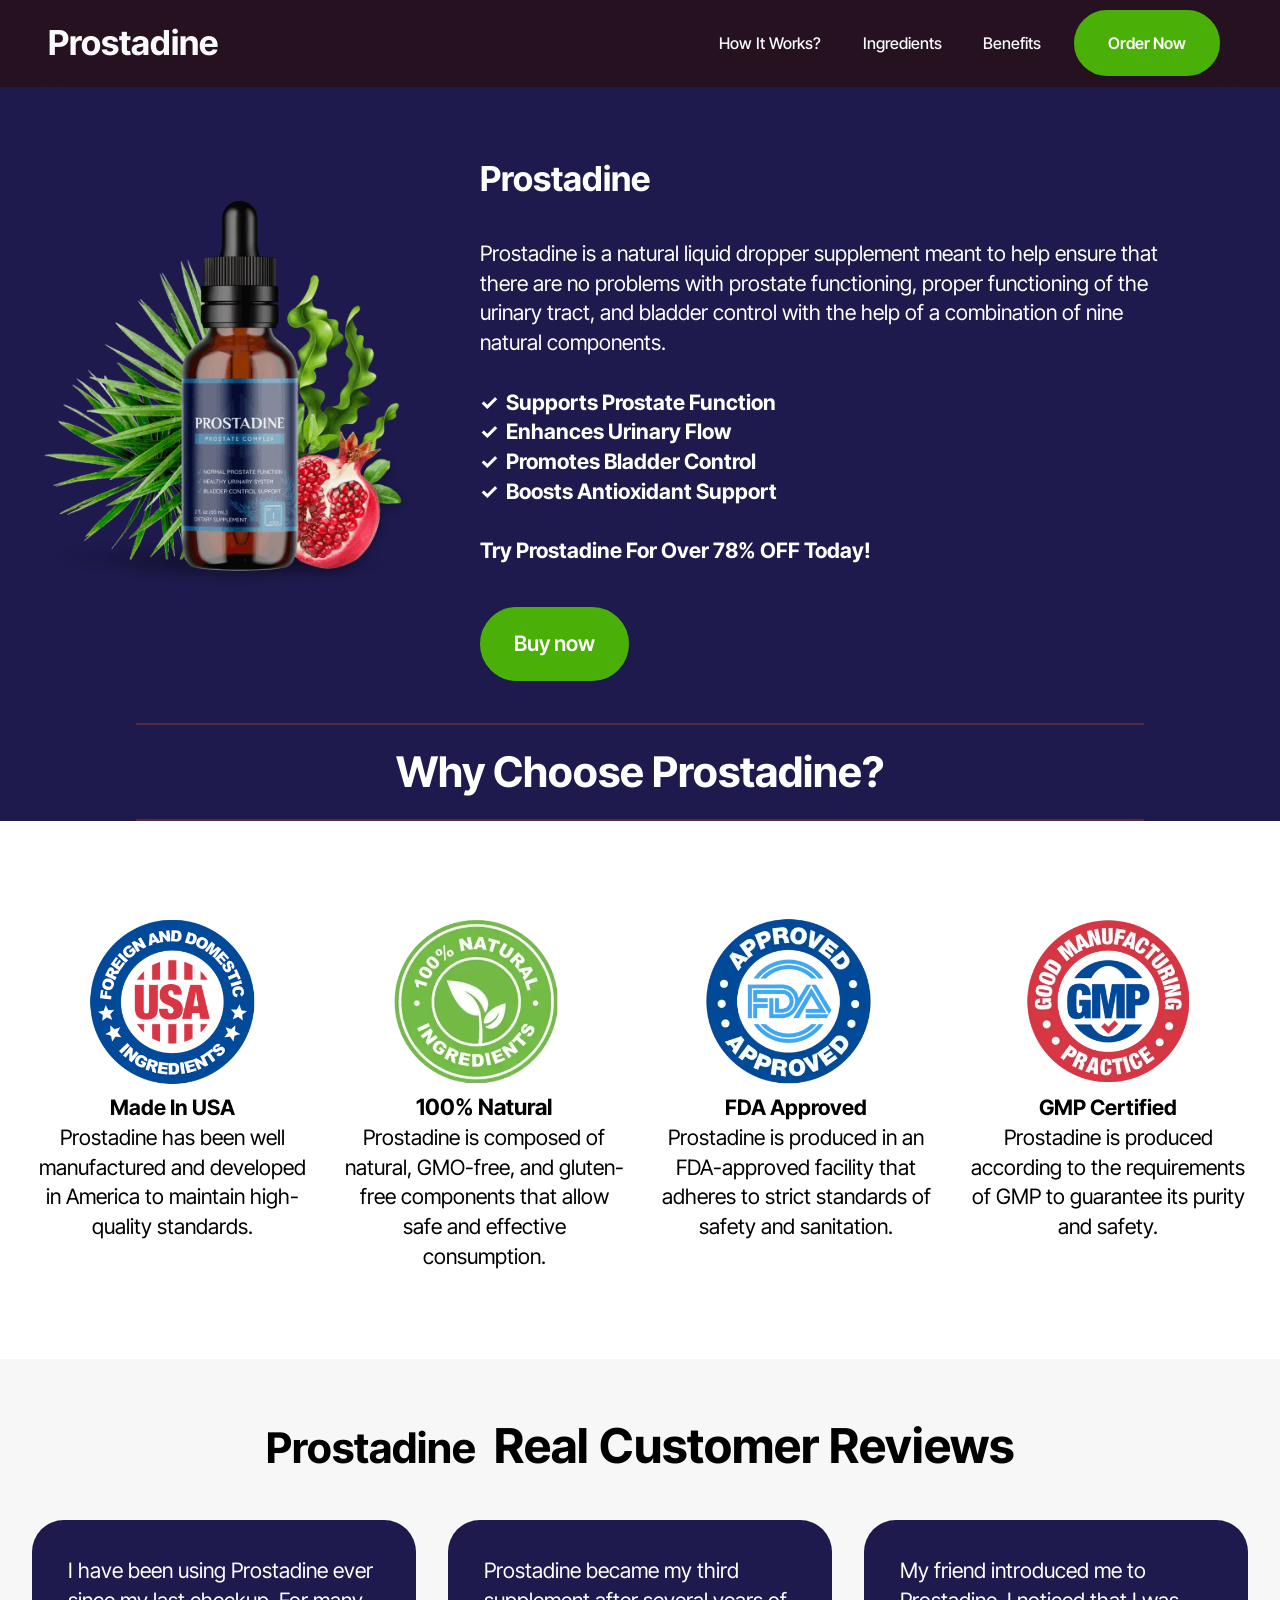
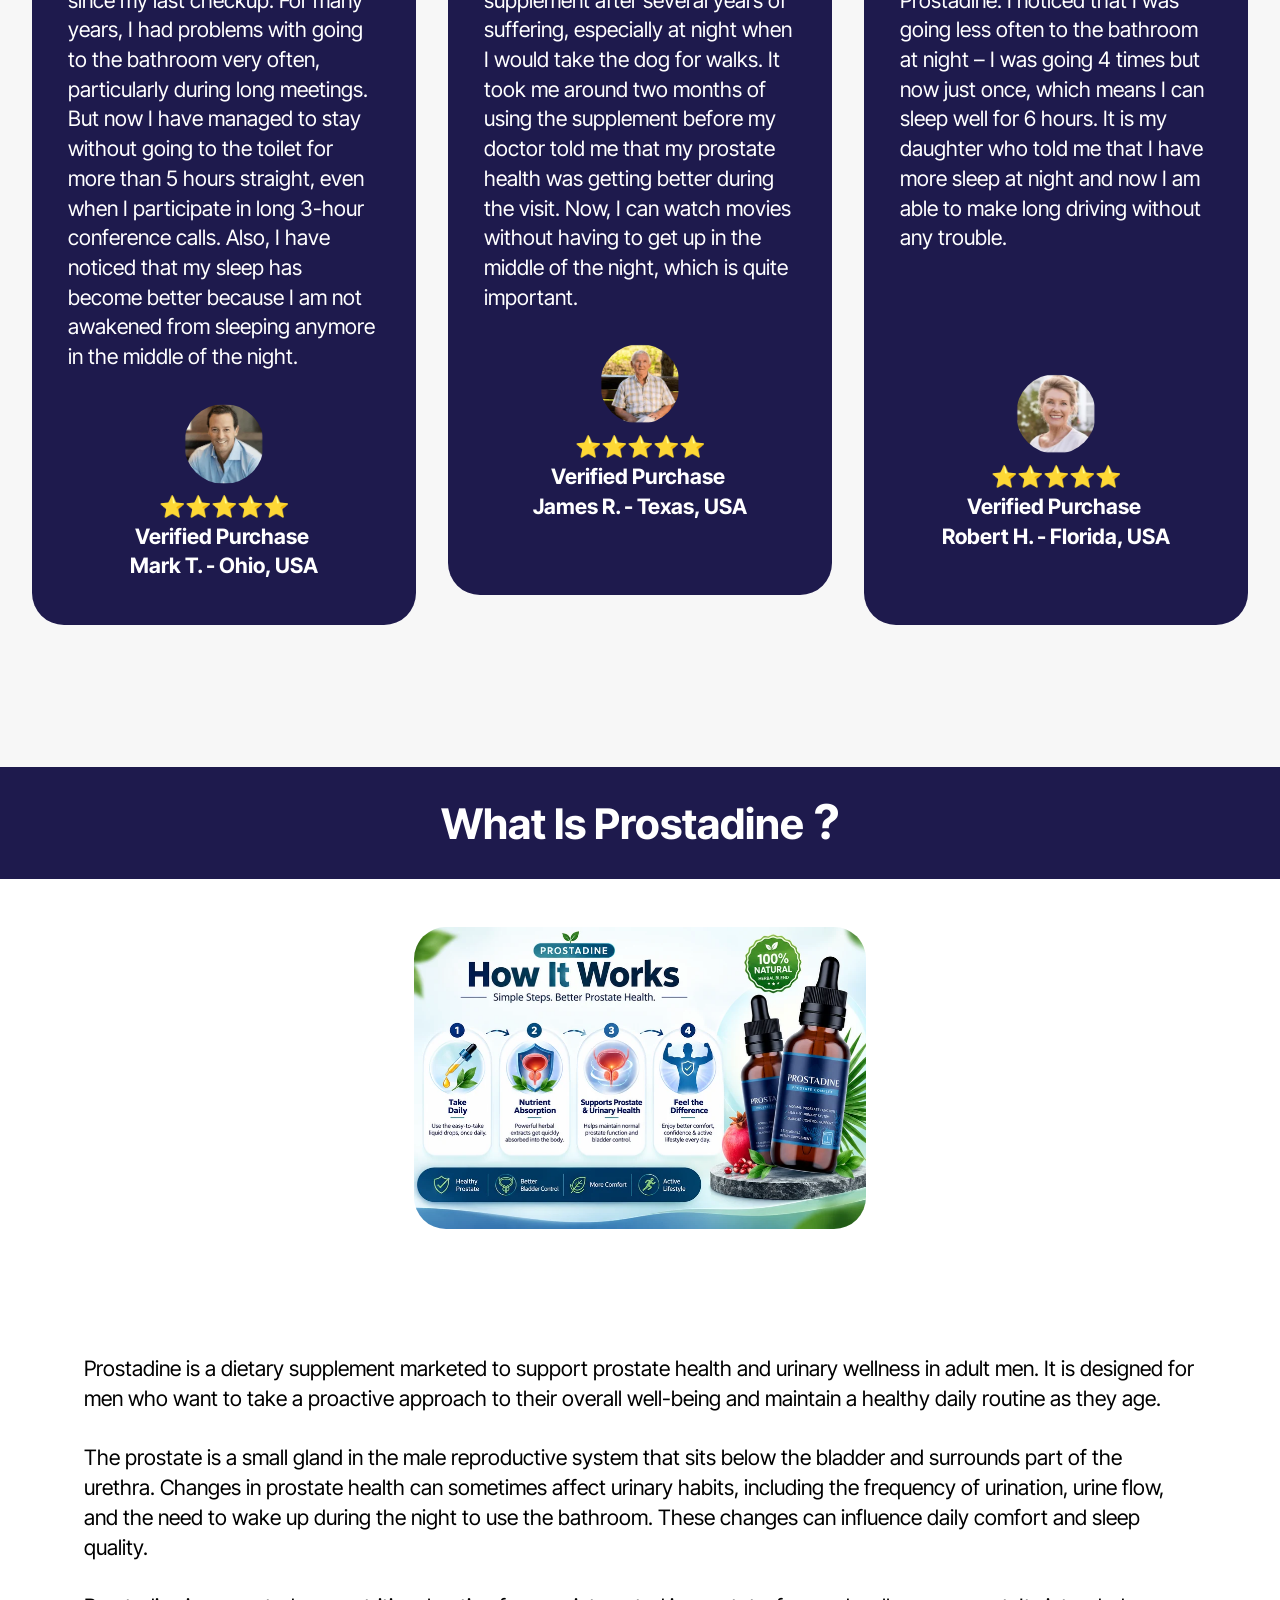
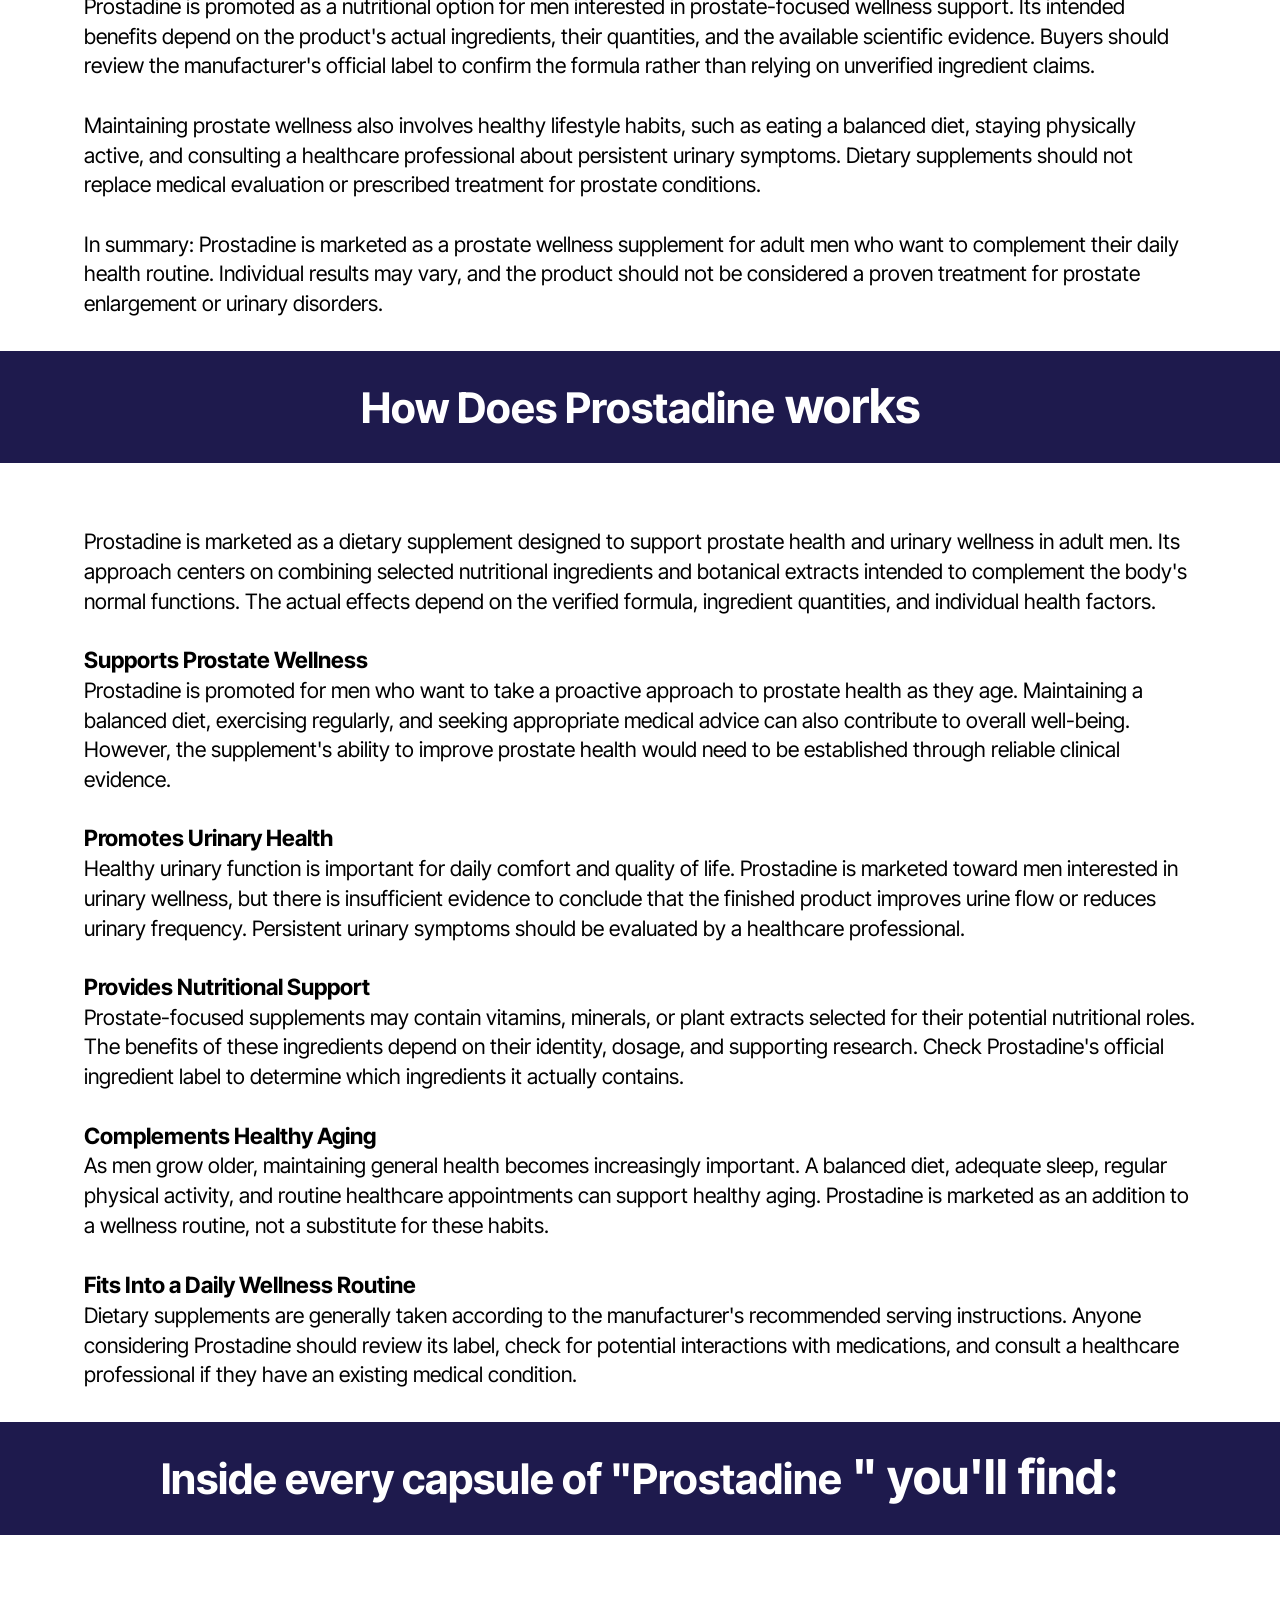
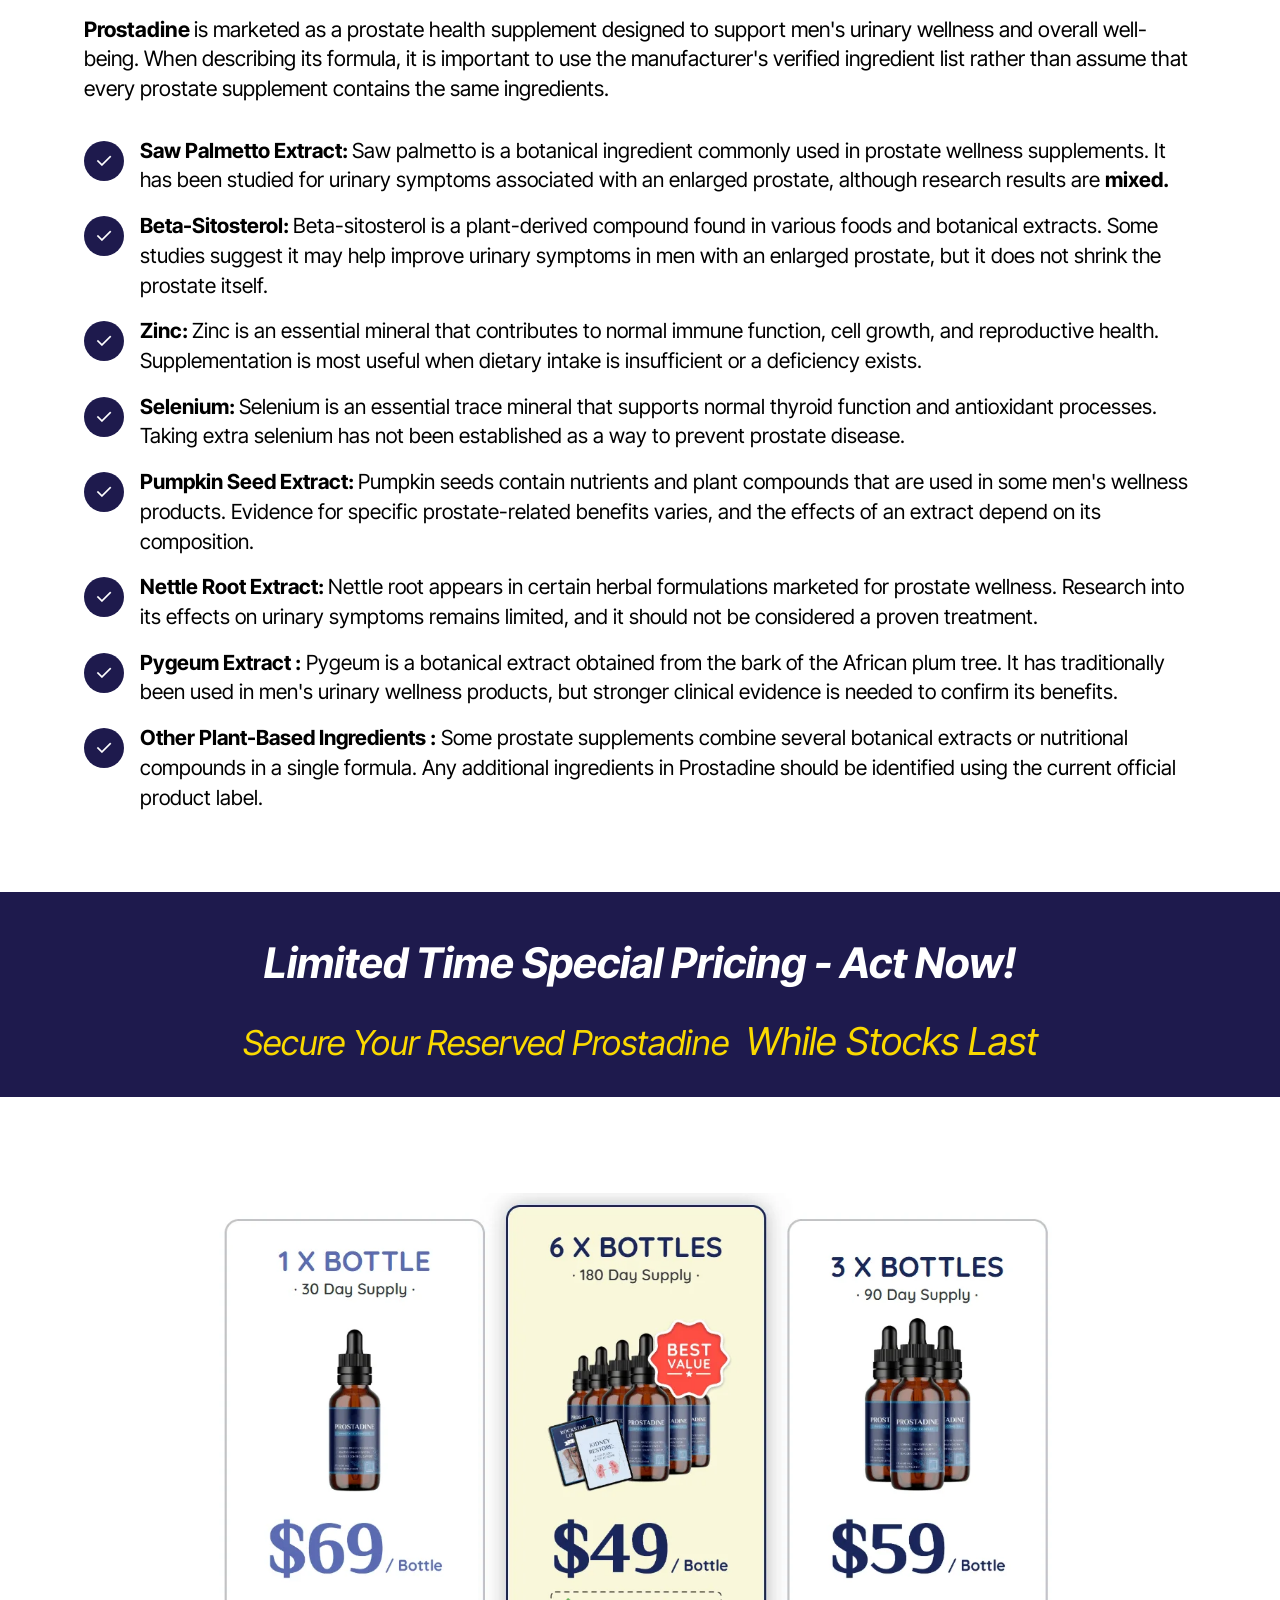
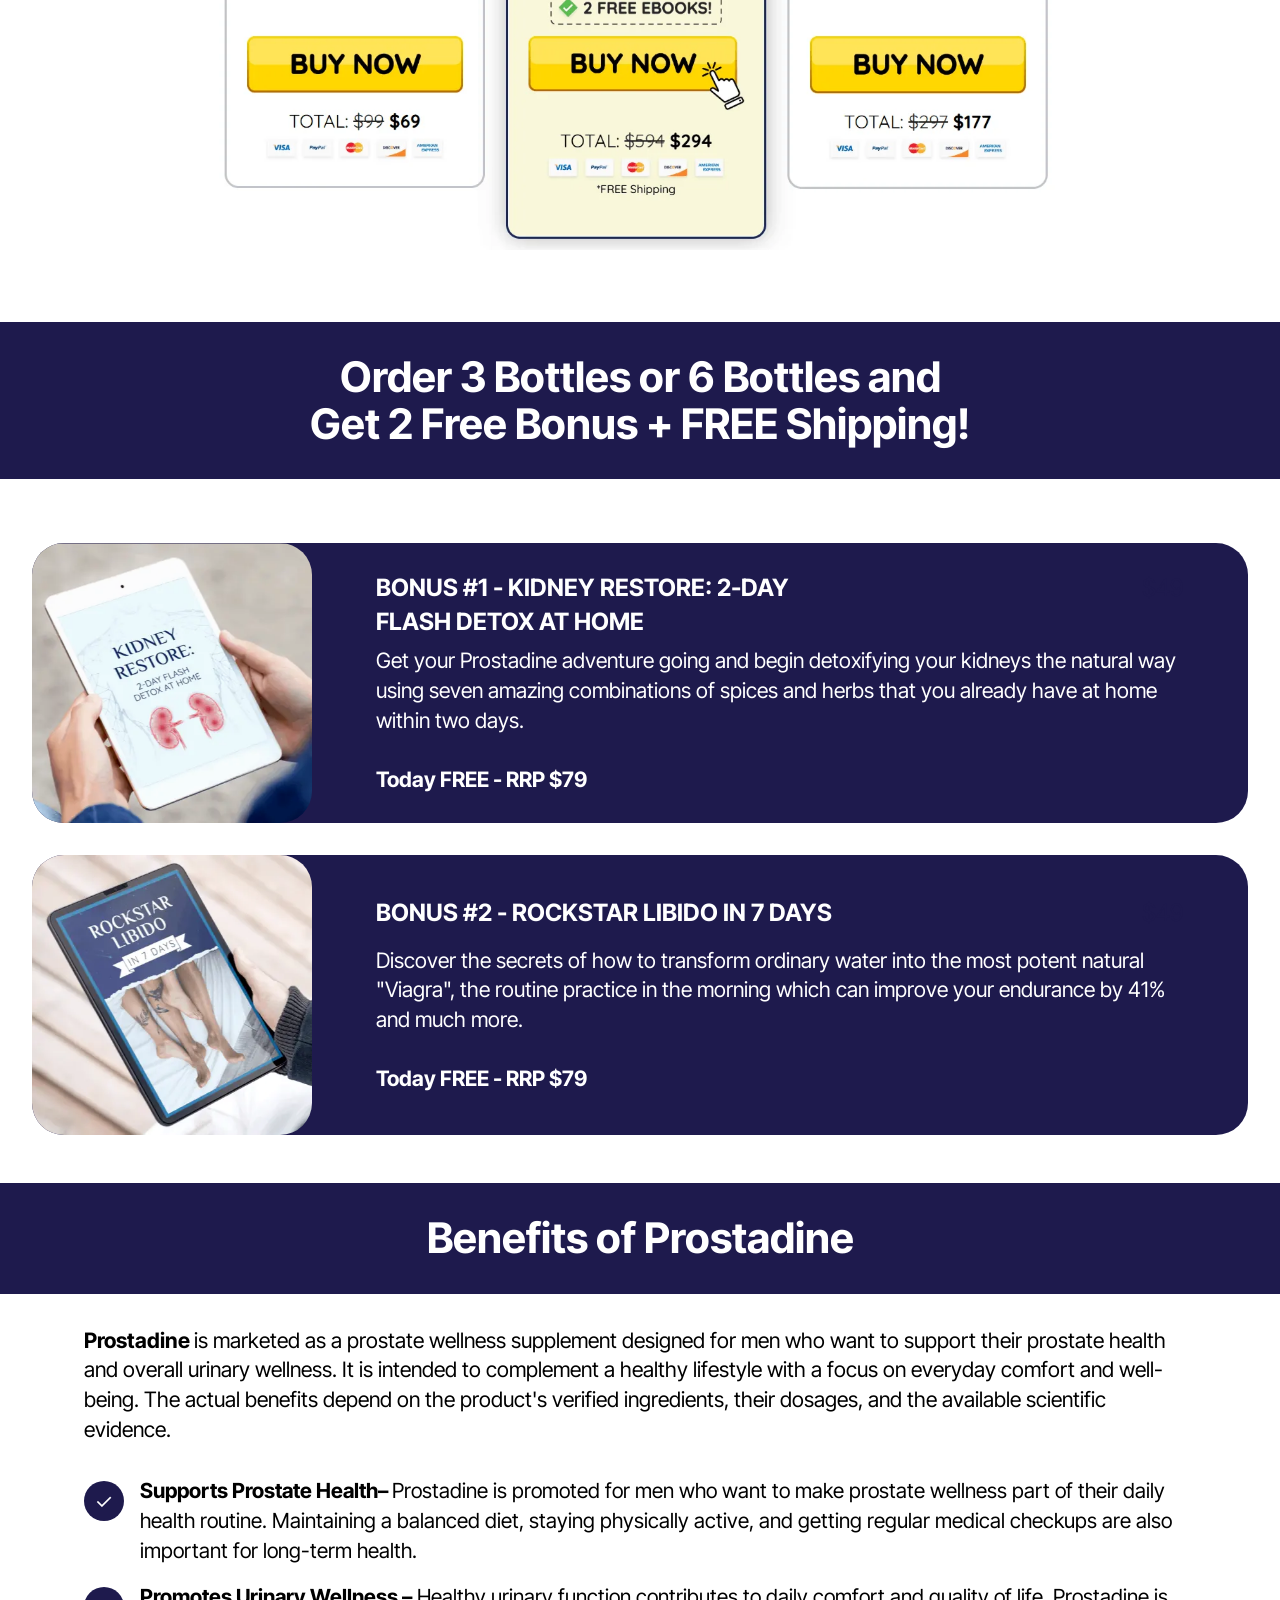
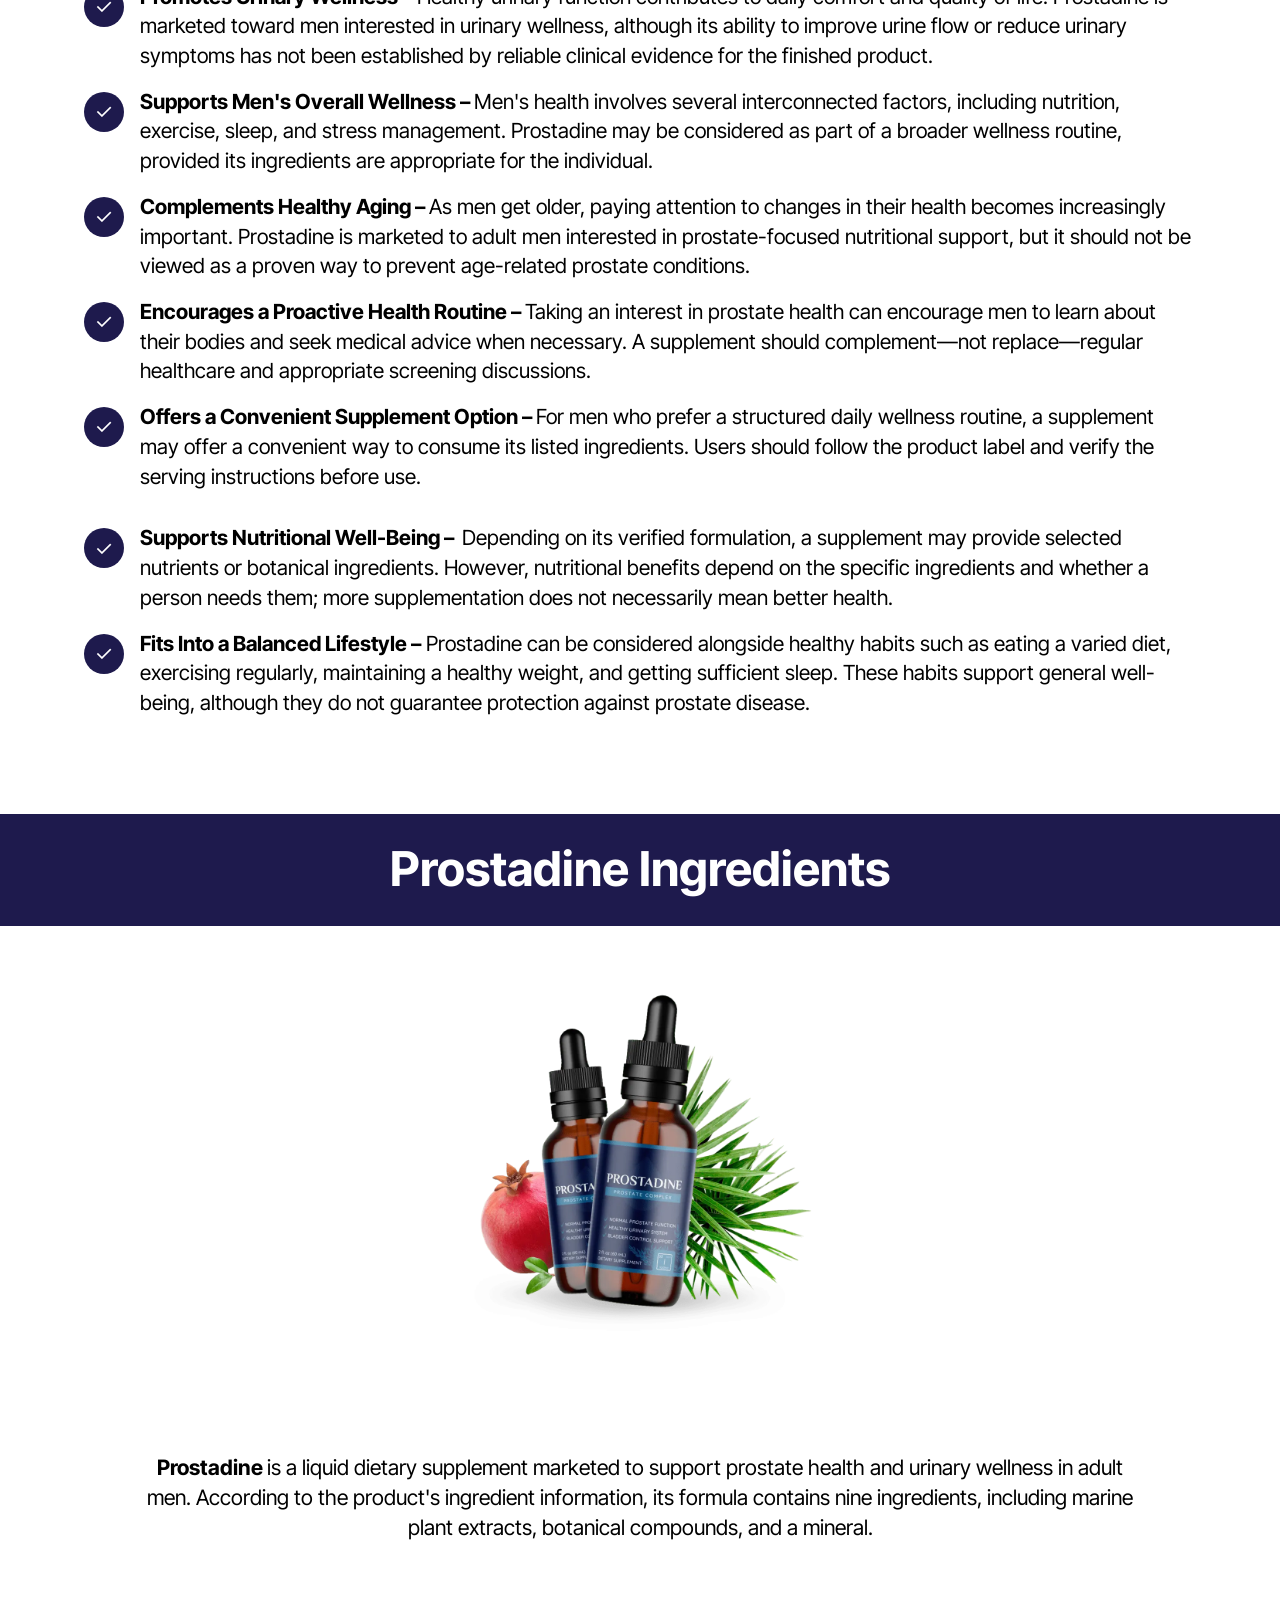
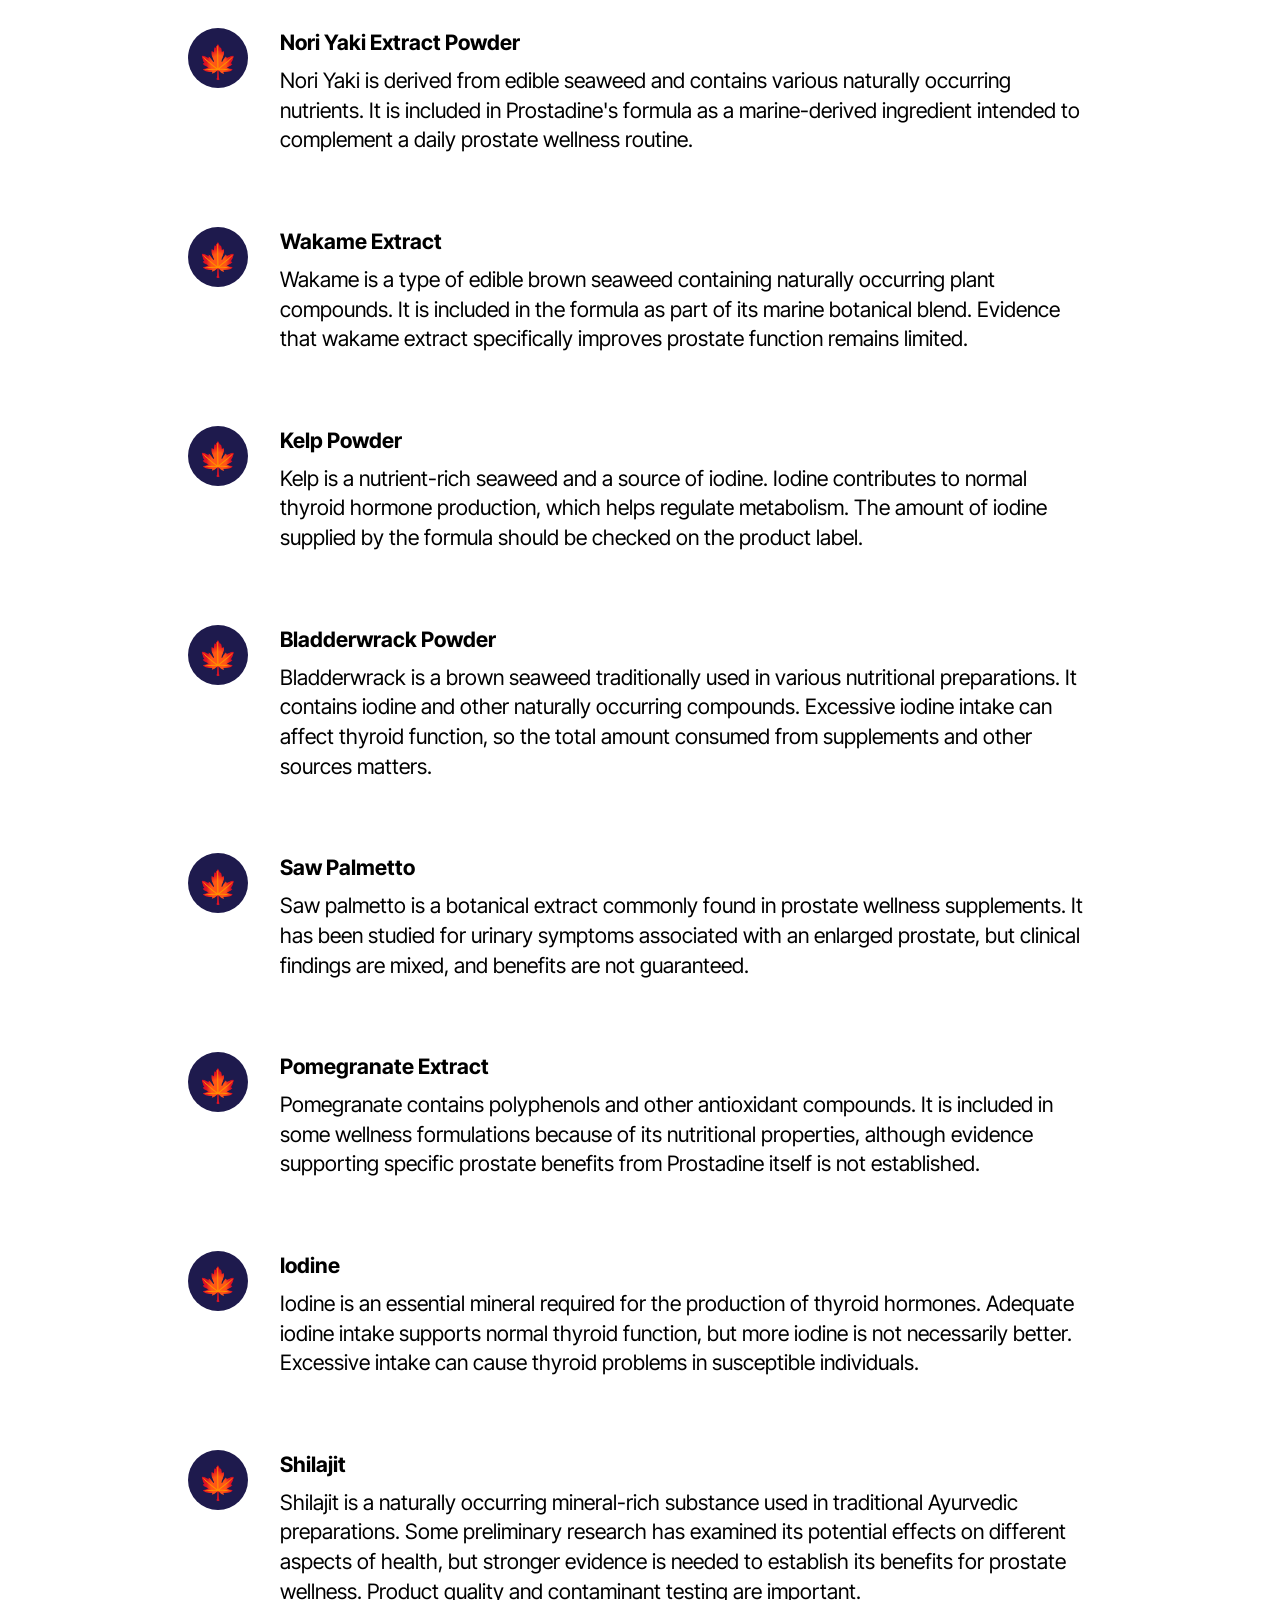
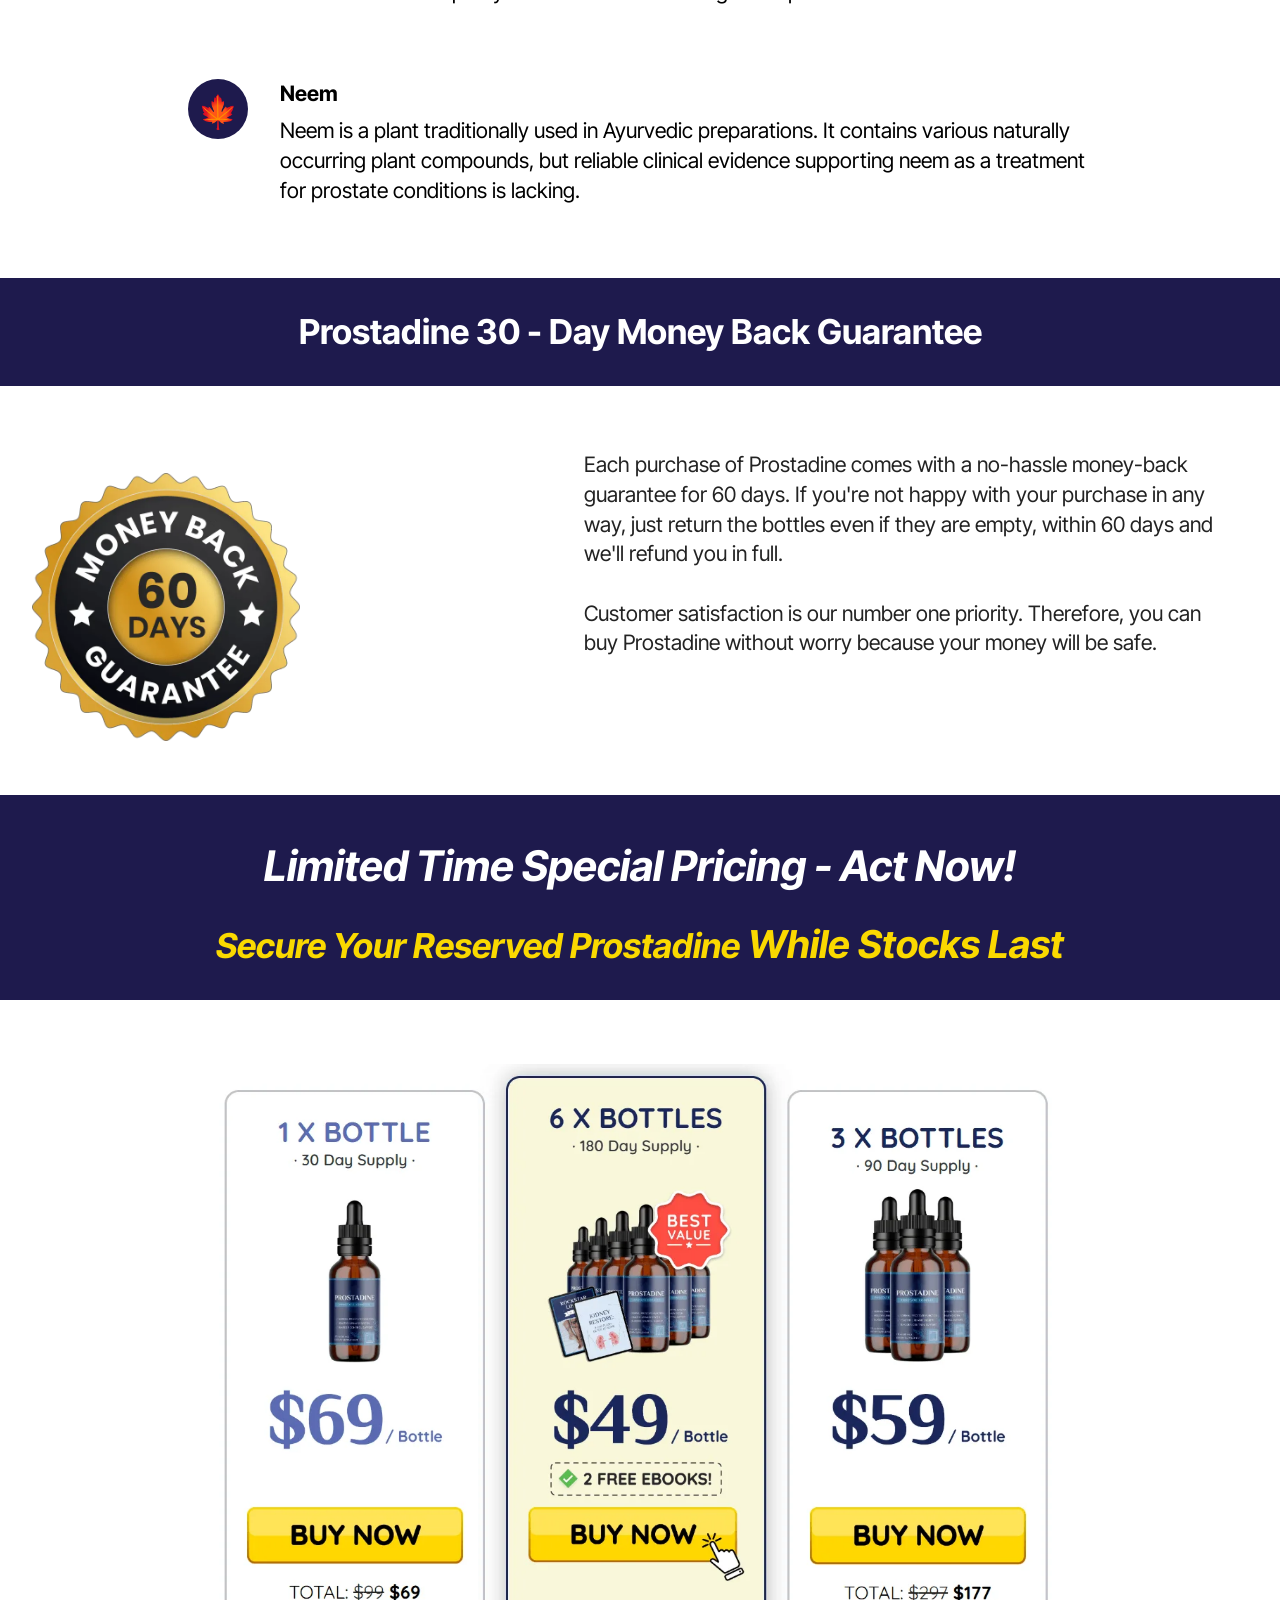
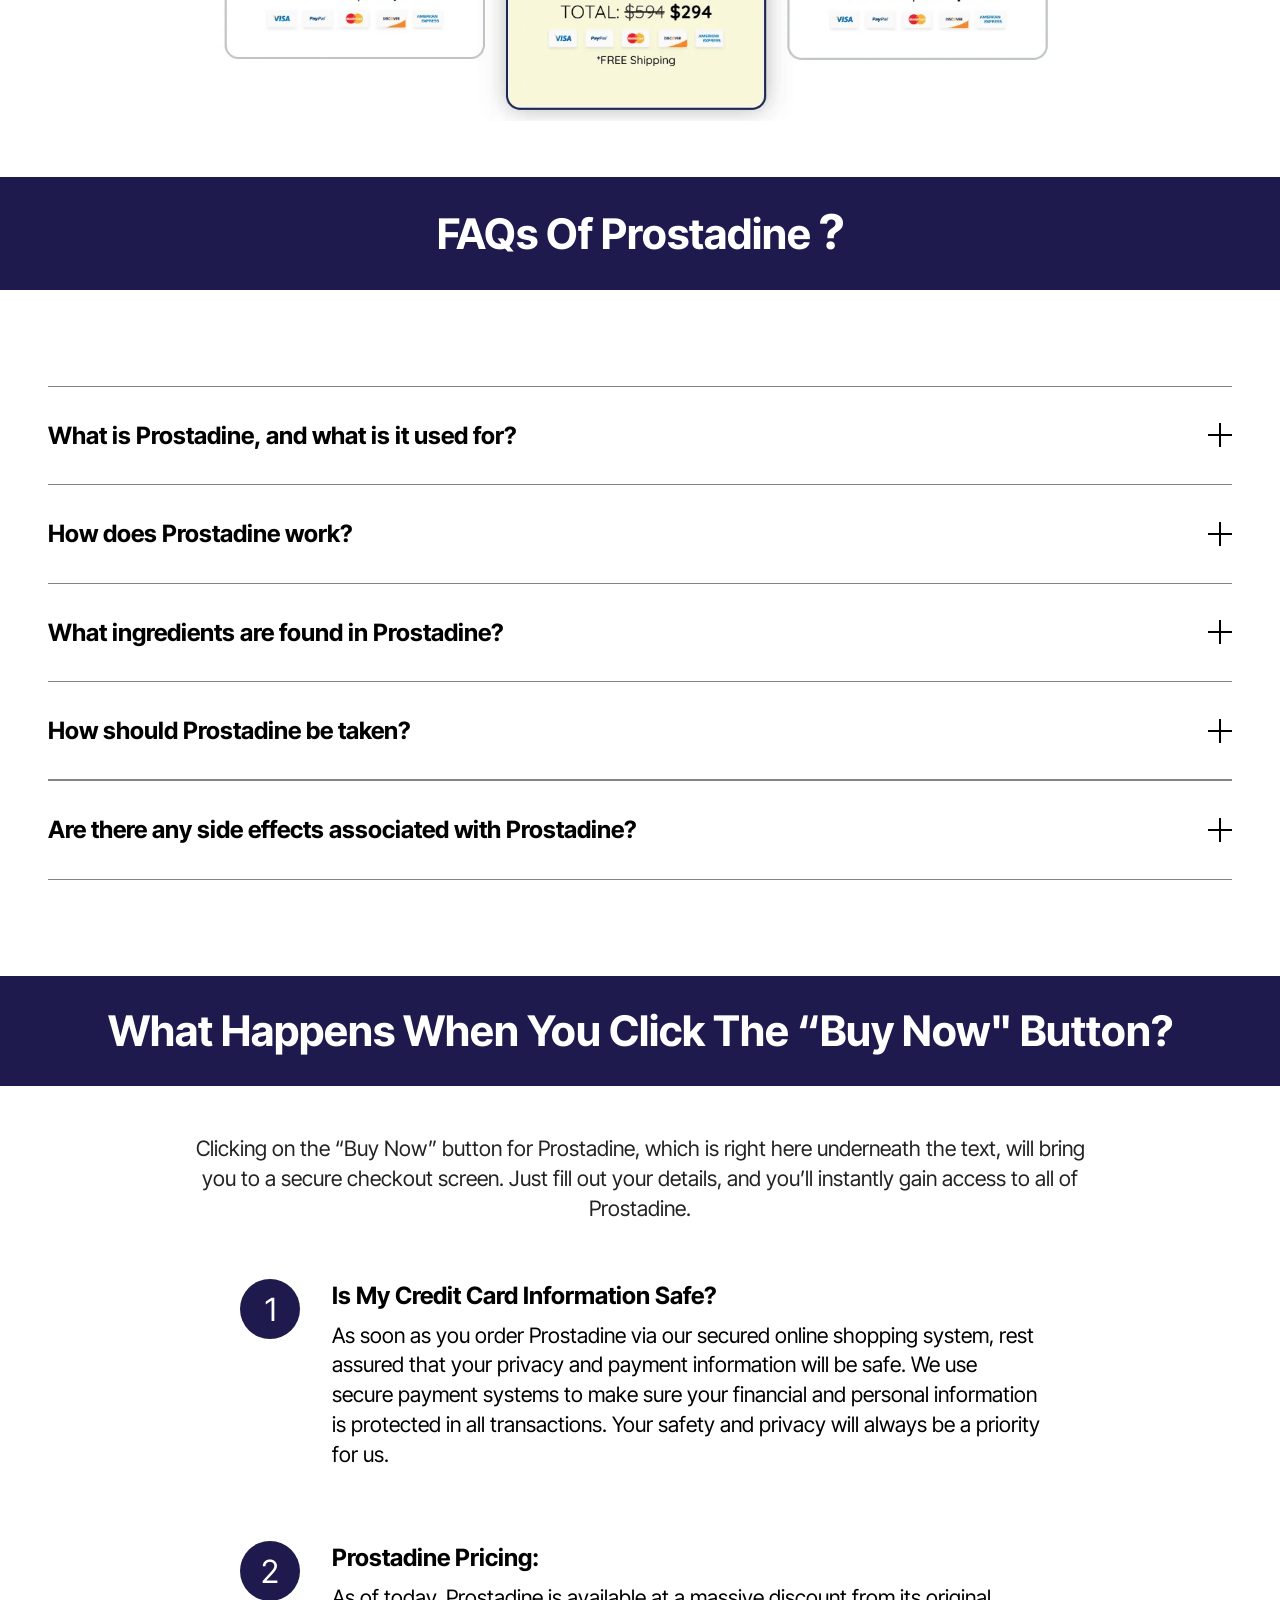
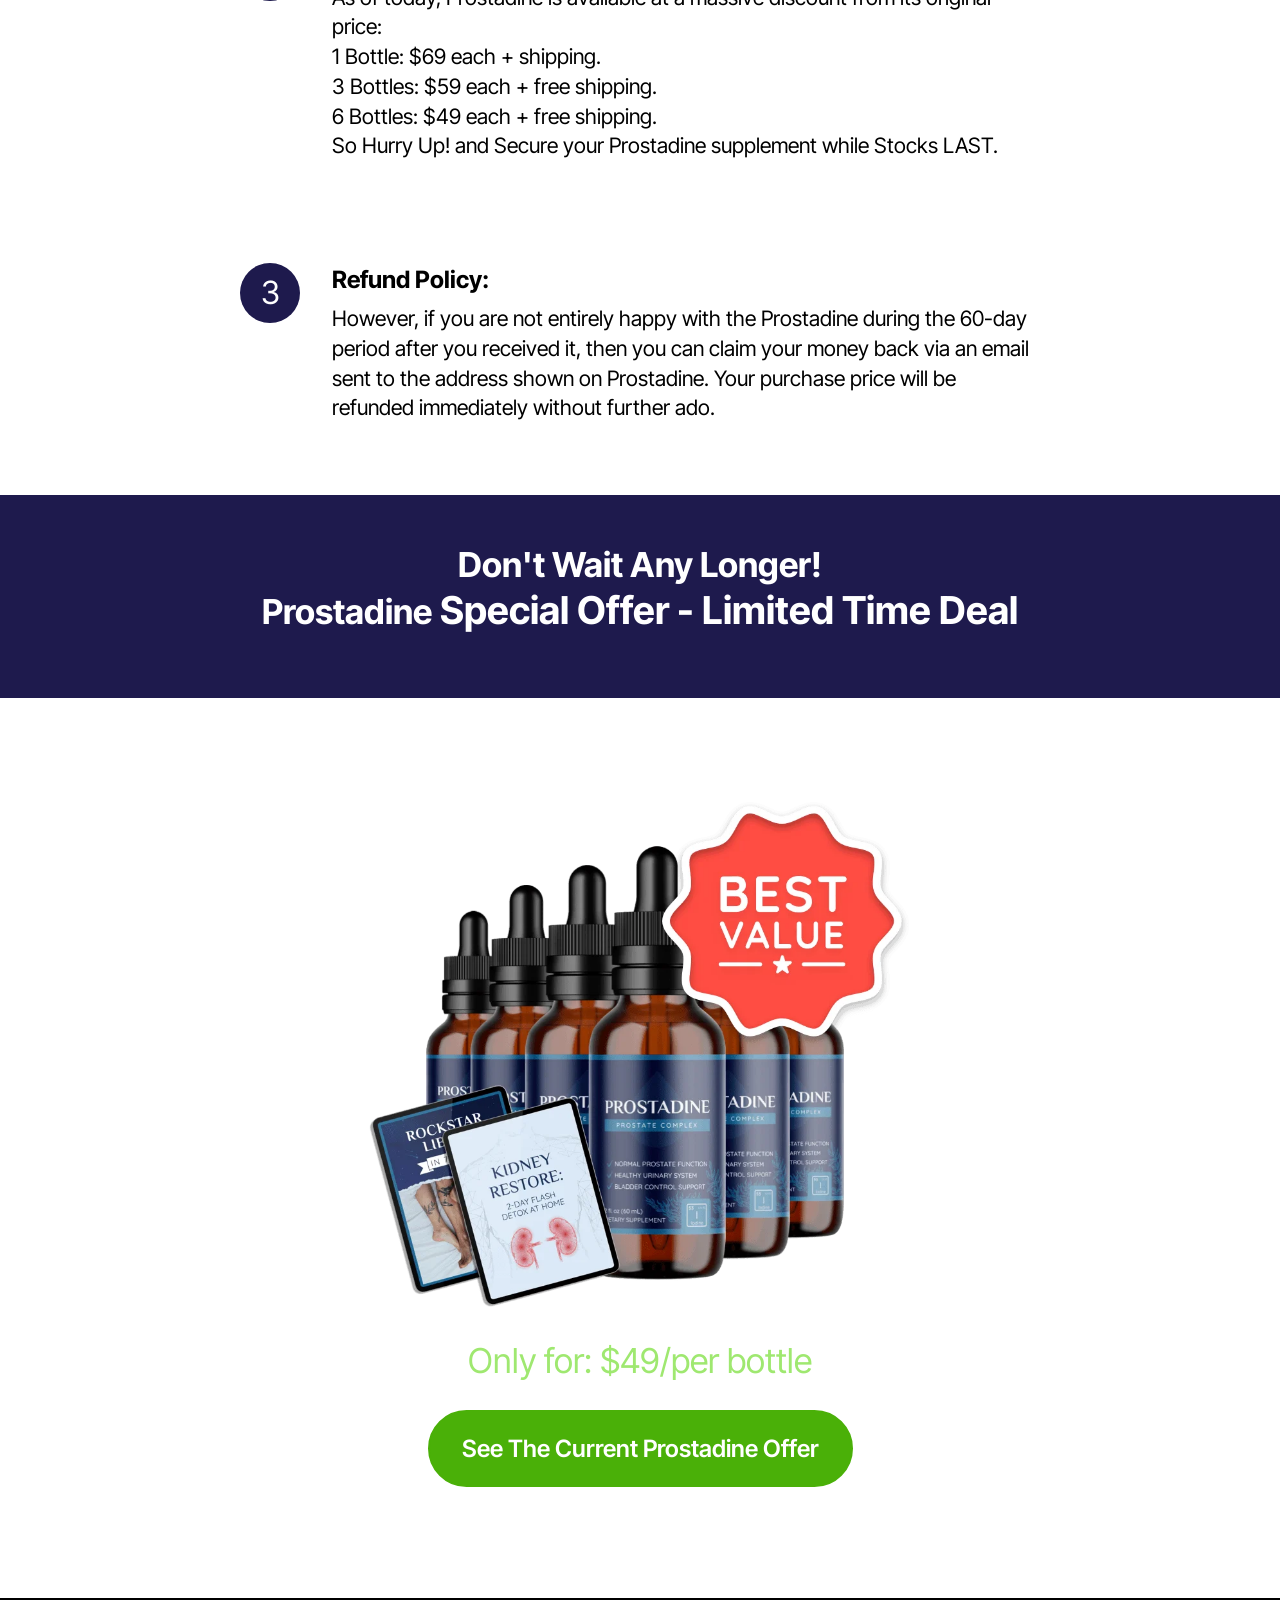
==== index.html @ 204466d8 "Add files via upload" ====
<!DOCTYPE html>
<html  lang="en">
<head>
  <!-- Site made with Mobirise Website Builder v6.1.12, https://mobirise.com -->
  <meta charset="UTF-8">
  <meta http-equiv="X-UA-Compatible" content="IE=edge">
  <meta name="generator" content="Mobirise v6.1.12, mobirise.com">
  <meta name="twitter:card" content="summary_large_image"/>
  <meta name="twitter:image:src" content="assets/images/index-meta.webp">
  <meta property="og:image" content="assets/images/index-meta.webp">
  <meta name="twitter:title" content="Prostadine™ Review: Natural Prostate Support for Men’s Daily Wellness">
  <meta name="viewport" content="width=device-width, initial-scale=1, minimum-scale=1">
  <link rel="shortcut icon" href="assets/images/prostadine-907x946-1.webp" type="image/x-icon">
  <meta name="description" content="Prostadine™ is a liquid dietary supplement designed to support prostate health, urinary comfort, and bladder function while promoting daily wellness and healthy aging in men.">
  
  
  <title>Prostadine™ Review: Natural Prostate Support for Men’s Daily Wellness</title>
  <link rel="stylesheet" href="assets/web/assets/mobirise-icons2/mobirise2.css">
  <link rel="stylesheet" href="assets/web/assets/mobirise-icons/mobirise-icons.css">
  <link rel="stylesheet" href="assets/bootstrap/css/bootstrap.min.css">
  <link rel="stylesheet" href="assets/dropdown/css/style.css">
  <link rel="stylesheet" href="assets/socicon/css/styles.css">
  <link rel="stylesheet" href="assets/theme/css/style.css">
  <link rel="preload" href="https://fonts.googleapis.com/css?family=Inter+Tight:100,200,300,400,500,600,700,800,900,100i,200i,300i,400i,500i,600i,700i,800i,900i&display=swap" as="style" onload="this.onload=null;this.rel='stylesheet'">
  <noscript><link rel="stylesheet" href="https://fonts.googleapis.com/css?family=Inter+Tight:100,200,300,400,500,600,700,800,900,100i,200i,300i,400i,500i,600i,700i,800i,900i&display=swap"></noscript>
  <link rel="preload" as="style" href="assets/mobirise/css/mbr-additional.css?v=WziRML"><link rel="stylesheet" href="assets/mobirise/css/mbr-additional.css?v=WziRML" type="text/css">

  
  
  <meta name="keywords" content="prosta defend, prostadefend, prosta defend supplement, prosta defend pills">
 <meta name="author" content="prosta defend">
		
 <link rel="canonical" href="" >
</head>
<body>
  
  <section data-bs-version="5.1" class="menu menu2 cid-vvjRE5VQ8q" once="menu" id="menu2-21">
    
    <nav class="navbar navbar-dropdown navbar-expand-lg">
        <div class="container">
            <div class="navbar-brand">
                
                <span class="navbar-caption-wrap"><a class="navbar-caption text-white text-primary display-2" href="https://mwebzuno.com/7872/8202/6/?">Prostadine&nbsp;<br></a></span>
            </div>
            <button class="navbar-toggler" type="button" data-toggle="collapse" data-bs-toggle="collapse" data-target="#navbarSupportedContent" data-bs-target="#navbarSupportedContent" aria-controls="navbarNavAltMarkup" aria-expanded="false" aria-label="Toggle navigation">
                <div class="hamburger">
                    <span></span>
                    <span></span>
                    <span></span>
                    <span></span>
                </div>
            </button>
            <div class="collapse navbar-collapse" id="navbarSupportedContent">
                <ul class="navbar-nav nav-dropdown" data-app-modern-menu="true"><li class="nav-item"><a class="nav-link link text-white display-4" href="index.html#header3-1m">How It Works?</a></li>
                    <li class="nav-item"><a class="nav-link link text-white display-4" href="index.html#features20-x">
                            Ingredients</a></li>
                    <li class="nav-item"><a class="nav-link link text-white display-4" href="index.html#header3-1n">Benefits</a>
                    </li></ul>
                
                <div class="navbar-buttons mbr-section-btn"><a class="btn btn-primary display-4" href="https://mwebzuno.com/7872/8202/6/?">Order Now</a></div>
            </div>
        </div>
    </nav>
</section>

<section data-bs-version="5.1" class="features7 cid-vvjSD3Nnea" id="features7-22">
    <!---->
    

    
    
    <div class="container">
        <div class="card-wrapper">
            <div class="row align-items-center">
                <div class="col-12 col-lg-4">
                    <div class="image-wrapper">
                        <a href="https://mwebzuno.com/7872/8202/6/?"><img src="assets/images/prostadine-907x946.webp" alt="Prostadine "></a>
                    </div>
                </div>
                <div class="col-12 col-lg">
                    <div class="text-box">
                        <h5 class="mbr-title mbr-fonts-style display-2"><strong><br>Prostadine</strong></h5>
                        <p class="mbr-text mbr-fonts-style display-7"><br>Prostadine is a natural liquid dropper supplement meant to help ensure that there are no problems with prostate functioning, proper functioning of the urinary tract, and bladder control with the help of a combination of nine natural components.<br><br><strong>✓&nbsp; Supports Prostate Function<br>✓&nbsp; Enhances Urinary Flow<br>✓&nbsp; Promotes Bladder Control<br>✓&nbsp; Boosts Antioxidant Support</strong><br><strong><br>Try&nbsp;Prostadine&nbsp;For Over 78% OFF Today!&nbsp;</strong><br></p>
                        
                        <div class="mbr-section-btn pt-3"><a href="https://mwebzuno.com/7872/8202/6/?" class="btn btn-primary display-7">Buy now</a></div>
                    </div>
                </div>
            </div>
        </div>
    </div>
</section>

<section data-bs-version="5.1" class="content6 cid-vvjX7Km81t" id="content6-24">
    
    <div class="container">
        <div class="row justify-content-center">
            <div class="col-md-12 col-lg-10">
                <hr class="line">
                <p class="mbr-text align-center mbr-fonts-style my-4 display-1"><strong>Why Choose&nbsp;Prostadine?</strong><br></p>
                <hr class="line">
            </div>
        </div>
    </div>
</section>

<section data-bs-version="5.1" class="gallery5 mbr-gallery cid-vvjX5FZ1n5" id="gallery5-23">
    

    
    

    <div class="container">
        
        <div class="row mbr-gallery mt-4">
            <div class="col-12 col-md-6 col-lg-3 item gallery-image active">
                <div class="item-wrapper" data-toggle="modal" data-bs-toggle="modal" data-target="#vy3jUD7y5n-modal" data-bs-target="#vy3jUD7y5n-modal">
                    <img class="w-100" src="assets/images/made-in-usa-1.webp" alt="Mobirise Website Builder" data-slide-to="0" data-bs-slide-to="0" data-target="#lb-vy3jUD7y5n" data-bs-target="#lb-vy3jUD7y5n">
                    <div class="icon-wrapper">
                        <span class="mobi-mbri mobi-mbri-search mbr-iconfont mbr-iconfont-btn"></span>
                    </div>
                </div>
                <h1 class="mbr-item-subtitle mbr-fonts-style align-center mb-2 mt-2 display-7"><div><strong>Made In USA</strong></div><div>Prostadine has been well manufactured and developed in America to maintain high-quality standards.</div><div>
</div><div>
</div></h1>
            </div>
            <div class="col-12 col-md-6 col-lg-3 item gallery-image">
                <div class="item-wrapper" data-toggle="modal" data-bs-toggle="modal" data-target="#vy3jUD7y5n-modal" data-bs-target="#vy3jUD7y5n-modal">
                    <img class="w-100" src="assets/images/100-natural-500x300.webp" alt="Mobirise Website Builder" data-slide-to="1" data-bs-slide-to="1" data-target="#lb-vy3jUD7y5n" data-bs-target="#lb-vy3jUD7y5n">
                    <div class="icon-wrapper">
                        <span class="mobi-mbri mobi-mbri-search mbr-iconfont mbr-iconfont-btn"></span>
                    </div>
                </div>
                <h1 class="mbr-item-subtitle mbr-fonts-style align-center mb-2 mt-2 display-7"><div><span style="font-size: 1.4rem;"><strong>100% Natural</strong></span></div><div>Prostadine is composed of natural, GMO-free, and gluten-free components that allow safe and effective consumption.</div><div>
</div><div>
</div></h1>
            </div>
            
            <div class="col-12 col-md-6 col-lg-3 item gallery-image">
                <div class="item-wrapper" data-toggle="modal" data-bs-toggle="modal" data-target="#vy3jUD7y5n-modal" data-bs-target="#vy3jUD7y5n-modal">
                    <img class="w-100" src="assets/images/fda-approved-500x300.webp" alt="Mobirise Website Builder" data-slide-to="2" data-bs-slide-to="2" data-target="#lb-vy3jUD7y5n" data-bs-target="#lb-vy3jUD7y5n">
                    <div class="icon-wrapper">
                        <span class="mobi-mbri mobi-mbri-search mbr-iconfont mbr-iconfont-btn"></span>
                    </div>
                </div>
                <h1 class="mbr-item-subtitle mbr-fonts-style align-center mb-2 mt-2 display-7"><div><strong>FDA Approved</strong></div><div>Prostadine is produced in an FDA-approved facility that adheres to strict standards of safety and sanitation.</div><div>
</div></h1>
            </div><div class="col-12 col-md-6 col-lg-3 item gallery-image">
                <div class="item-wrapper" data-toggle="modal" data-bs-toggle="modal" data-target="#vy3jUD7y5n-modal" data-bs-target="#vy3jUD7y5n-modal">
                    <img class="w-100" src="assets/images/gmp-certified-500x300.webp" alt="Mobirise Website Builder" data-slide-to="3" data-bs-slide-to="3" data-target="#lb-vy3jUD7y5n" data-bs-target="#lb-vy3jUD7y5n">
                    <div class="icon-wrapper">
                        <span class="mobi-mbri mobi-mbri-search mbr-iconfont mbr-iconfont-btn"></span>
                    </div>
                </div>
                <h1 class="mbr-item-subtitle mbr-fonts-style align-center mb-2 mt-2 display-7"><div><strong>GMP Certified</strong></div><div>Prostadine is produced according to the requirements of GMP to guarantee its purity and safety.</div></h1>
            </div>
        </div>

        <div class="modal mbr-slider" tabindex="-1" role="dialog" aria-hidden="true" id="vy3jUD7y5n-modal">
            <div class="modal-dialog" role="document">
                <div class="modal-content">
                    <div class="modal-body">
                        <div class="carousel slide" id="lb-vy3jUD7y5n" data-interval="5000" data-bs-interval="5000">
                            <div class="carousel-inner">
                                <div class="carousel-item active">
                                    <img class="d-block w-100" src="assets/images/made-in-usa-1.webp" alt="Mobirise Website Builder">
                                </div>
                                <div class="carousel-item">
                                    <img class="d-block w-100" src="assets/images/100-natural-500x300.webp" alt="Mobirise Website Builder">
                                </div>
                                
                                <div class="carousel-item">
                                    <img class="d-block w-100" src="assets/images/fda-approved-500x300.webp" alt="Mobirise Website Builder">
                                </div><div class="carousel-item">
                                    <img class="d-block w-100" src="assets/images/gmp-certified-500x300.webp" alt="Mobirise Website Builder">
                                </div>
                            </div>
                            <ol class="carousel-indicators">
                                <li data-slide-to="0" data-bs-slide-to="0" class="active" data-target="#lb-vy3jUD7y5n" data-bs-target="#lb-vy3jUD7y5n"></li>
                                <li data-slide-to="1" data-bs-slide-to="1" data-target="#lb-vy3jUD7y5n" data-bs-target="#lb-vy3jUD7y5n"></li>
                                <li data-slide-to="2" data-bs-slide-to="2" data-target="#lb-vy3jUD7y5n" data-bs-target="#lb-vy3jUD7y5n"></li>
                                <li data-slide-to="3" data-bs-slide-to="3" data-target="#lb-vy3jUD7y5n" data-bs-target="#lb-vy3jUD7y5n"></li>
                            </ol>
                            <a role="button" href="" class="close" data-dismiss="modal" data-bs-dismiss="modal" aria-label="Close">
                            </a>
                            <a class="carousel-control-prev carousel-control" role="button" data-slide="prev" data-bs-slide="prev" href="#lb-vy3jUD7y5n">
                                <span class="mobi-mbri mobi-mbri-arrow-prev" aria-hidden="true"></span>
                                <span class="sr-only visually-hidden">Previous</span>
                            </a>
                            <a class="carousel-control-next carousel-control" role="button" data-slide="next" data-bs-slide="next" href="#lb-vy3jUD7y5n">
                                <span class="mobi-mbri mobi-mbri-arrow-next" aria-hidden="true"></span>
                                <span class="sr-only visually-hidden">Next</span>
                            </a>
                        </div>
                    </div>
                </div>
            </div>
        </div>
    </div>
</section>

<section data-bs-version="5.1" class="people04 cid-vvjZd48blB" id="people04-27">
	
	
	<div class="container">
		<div class="row mb-5 justify-content-center">
			<div class="col-12 mb-0 content-head">
				<h3 class="mbr-section-title mbr-fonts-style align-center mb-0 display-1"><strong>Prostadine&nbsp;</strong><strong style="font-size: 3rem;">&nbsp;Real Customer Reviews</strong></h3>
				
			</div>
		</div>
		<div class="row mbr-masonry" data-masonry="{&quot;percentPosition&quot;: true }">
			
			<div class="item features-without-image col-12 col-md-6 col-lg-4 active">
				<div class="item-wrapper">
					<div class="card-box align-left">
						<p class="card-text mbr-fonts-style display-7">I have been using Prostadine ever since my last checkup. For many years, I had problems with going to the bathroom very often, particularly during long meetings. But now I have managed to stay without going to the toilet for more than 5 hours straight, even when I participate in long 3-hour conference calls. Also, I have noticed that my sleep has become better because I am not awakened from sleeping anymore in the middle of the night.<br>
						</p>
						<div class="img-wrapper mt-4 mb-2">
							<img src="assets/images/richard.webp" data-slide-to="1" data-bs-slide-to="1" alt="Richard - Georgia, USA">
						</div>
						<h5 class="card-title mbr-fonts-style display-7"><strong>⭐⭐⭐⭐⭐</strong><br><strong>Verified Purchase&nbsp;</strong><br><div><strong>Mark T. - Ohio, USA</strong></div><div><strong>
</strong></div><div><strong>
</strong></div></h5>
					</div>
				</div>
			</div>
			<div class="item features-without-image col-12 col-md-6 col-lg-4">
				<div class="item-wrapper">
					<div class="card-box align-left">
						<p class="card-text mbr-fonts-style display-7">Prostadine became my third supplement after several years of suffering, especially at night when I would take the dog for walks. It took me around two months of using the supplement before my doctor told me that my prostate health was getting better during the visit. Now, I can watch movies without having to get up in the middle of the night, which is quite important.<br>
						</p>
						<div class="img-wrapper mt-4 mb-2">
							<img src="assets/images/thomas.webp" data-slide-to="2" data-bs-slide-to="2" alt="Thomas - California, USA">
						</div>
						<h5 class="card-title mbr-fonts-style display-7">
							<strong>⭐⭐⭐⭐⭐</strong><br><strong>Verified Purchase&nbsp;</strong><br><strong>
</strong>
						<div><strong>James R. - Texas, USA
</strong></div><div><strong><br></strong></div><div><strong>
</strong></div><div><strong>
</strong></div><div><strong>
</strong></div><div><strong>
</strong></div></h5>
					</div>
				</div>
			</div>
			
			<div class="item features-without-image col-12 col-md-6 col-lg-4">
				<div class="item-wrapper">
					<div class="card-box align-left">
						<p class="card-text mbr-fonts-style display-7">My friend introduced me to Prostadine. I noticed that I was going less often to the bathroom at night – I was going 4 times but now just once, which means I can sleep well for 6 hours. It is my daughter who told me that I have more sleep at night and now I am able to make long driving without any trouble.<br><br><br><br></p>
						<div class="img-wrapper mt-4 mb-2">
							<img src="assets/images/eliana.webp" data-slide-to="4" data-bs-slide-to="4" alt="Eliana - New York, USA">
						</div>
						<h5 class="card-title mbr-fonts-style display-7"><strong>⭐⭐⭐⭐⭐</strong><br><strong>Verified Purchase&nbsp;</strong><br><div><strong>Robert H. - Florida, USA
</strong></div><div><strong><br></strong></div><div><strong>
</strong></div></h5>
					</div>
				</div>
			</div>
			
		</div>
	</div>
</section>

<section data-bs-version="5.1" class="header3 cid-uSwx4cJ0TO" id="header3-4">

    

    
    

    <div class="align-center container">
        <div class="row justify-content-center">
            <div class="col-12 col-lg-12">
                
                <h2 class="mbr-section-subtitle mbr-fonts-style mb-3 display-1"><strong>What Is Prostadine</strong><strong style="font-size: 3rem;">&nbsp;?</strong></h2>
                
                
            </div>
        </div>
    </div>
</section>

<section data-bs-version="5.1" class="header9 cid-uSwxo9HcY4" id="header9-6">

    

    
    

    <div class="text-center container">
        <div class="row justify-content-center">
            <div class="col-md-12 col-lg-9">
                <div class="image-wrap mb-4">
                    <a href="https://mwebzuno.com/7872/8202/6/?"><img src="assets/images/feature-lifestyle.webp" alt="Prostadine  Official"></a>
                </div>
                
                
                
            </div>
        </div>
    </div>
</section>

<section data-bs-version="5.1" class="content4 cid-uSwx5BcQWN" id="content4-5">
    

    
    
    <div class="container">
        <div class="row justify-content-center">
            <div class="title col-md-12 col-lg-11">
                
                <h4 class="mbr-section-subtitle align-center mbr-fonts-style mb-4 display-7"><div><br></div><div>Prostadine is a dietary supplement marketed to support prostate health and urinary wellness in adult men. It is designed for men who want to take a proactive approach to their overall well-being and maintain a healthy daily routine as they age.</div><div><br></div><div>
</div><div>The prostate is a small gland in the male reproductive system that sits below the bladder and surrounds part of the urethra. Changes in prostate health can sometimes affect urinary habits, including the frequency of urination, urine flow, and the need to wake up during the night to use the bathroom. These changes can influence daily comfort and sleep quality.</div><div><br></div><div>Prostadine is promoted as a nutritional option for men interested in prostate-focused wellness support. Its intended benefits depend on the product's actual ingredients, their quantities, and the available scientific evidence. Buyers should review the manufacturer's official label to confirm the formula rather than relying on unverified ingredient claims.</div><div><br></div><div>Maintaining prostate wellness also involves healthy lifestyle habits, such as eating a balanced diet, staying physically active, and consulting a healthcare professional about persistent urinary symptoms. Dietary supplements should not replace medical evaluation or prescribed treatment for prostate conditions.</div><div><br></div><div>In summary: Prostadine is marketed as a prostate wellness supplement for adult men who want to complement their daily health routine. Individual results may vary, and the product should not be considered a proven treatment for prostate enlargement or urinary disorders.</div><div>
</div><div>
</div><div>
</div><div>
</div><div>
</div><div>
</div></h4>
                
            </div>
        </div>
    </div>
</section>

<section data-bs-version="5.1" class="header3 cid-uSwy3EeQp4" id="header3-7">

    

    
    

    <div class="align-center container">
        <div class="row justify-content-center">
            <div class="col-12 col-lg-12">
                
                <h2 class="mbr-section-subtitle mbr-fonts-style mb-3 display-1"><strong>How Does Prostadine</strong><strong style="font-size: 3rem;">&nbsp;works</strong></h2>
                
                
            </div>
        </div>
    </div>
</section>

<section data-bs-version="5.1" class="content4 cid-uSwy4P6KjC" id="content4-8">
    

    
    
    <div class="container">
        <div class="row justify-content-center">
            <div class="title col-md-12 col-lg-11">
                
                <h4 class="mbr-section-subtitle align-center mbr-fonts-style mb-4 display-7"><div>Prostadine is marketed as a dietary supplement designed to support prostate health and urinary wellness in adult men. Its approach centers on combining selected nutritional ingredients and botanical extracts intended to complement the body's normal functions. The actual effects depend on the verified formula, ingredient quantities, and individual health factors.</div><div><br></div><div><span style="font-size: 1.4rem;"><strong>Supports Prostate Wellness</strong></span></div><div>Prostadine is promoted for men who want to take a proactive approach to prostate health as they age. Maintaining a balanced diet, exercising regularly, and seeking appropriate medical advice can also contribute to overall well-being. However, the supplement's ability to improve prostate health would need to be established through reliable clinical evidence.</div><div><br></div><div><span style="font-size: 1.4rem;"><strong>Promotes Urinary Health</strong></span></div><div>Healthy urinary function is important for daily comfort and quality of life. Prostadine is marketed toward men interested in urinary wellness, but there is insufficient evidence to conclude that the finished product improves urine flow or reduces urinary frequency. Persistent urinary symptoms should be evaluated by a healthcare professional.</div><div><br></div><div><div><span style="font-size: 1.4rem;"><strong>Provides Nutritional Support</strong></span></div></div><div><div>Prostate-focused supplements may contain vitamins, minerals, or plant extracts selected for their potential nutritional roles. The benefits of these ingredients depend on their identity, dosage, and supporting research. Check Prostadine's official ingredient label to determine which ingredients it actually contains.</div></div><div><div><br></div></div><div><div><span style="font-size: 1.4rem;"><strong>Complements Healthy Aging</strong></span></div></div><div><div>As men grow older, maintaining general health becomes increasingly important. A balanced diet, adequate sleep, regular physical activity, and routine healthcare appointments can support healthy aging. Prostadine is marketed as an addition to a wellness routine, not a substitute for these habits.</div></div><div><div><br></div></div><div><div><span style="font-size: 1.4rem;"><strong>Fits Into a Daily Wellness Routi</strong></span><strong style="font-size: 1.4rem;">ne</strong></div></div><div><div>Dietary supplements are generally taken according to the manufacturer's recommended serving instructions. Anyone considering Prostadine should review its label, check for potential interactions with medications, and consult a healthcare professional if they have an existing medical condition.</div></div><div><div><span style="font-size: 1.4rem;">
</span></div><div><span style="font-size: 1.4rem;">
</span></div><div><span style="font-size: 1.4rem;">
</span></div><div><span style="font-size: 1.4rem;">
</span></div></div></h4>
                
            </div>
        </div>
    </div>
</section>

<section data-bs-version="5.1" class="header3 cid-v9Z7cN19hR" id="header3-1v">

    

    
    

    <div class="align-center container">
        <div class="row justify-content-center">
            <div class="col-12 col-lg-12">
                
                <h2 class="mbr-section-subtitle mbr-fonts-style mb-3 display-1"><strong>Inside every capsule of "Prostadine</strong><strong style="font-size: 3rem;">&nbsp;" you'll find:</strong></h2>
                
                
            </div>
        </div>
    </div>
</section>

<section data-bs-version="5.1" class="content8 cid-v1XUQZJSzF" id="content8-1l">
    
    <div class="container">
        <div class="row justify-content-center">
            <div class="counter-container col-md-12 col-lg-11">
                <h4 class="mbr-section-title mbr-fonts-style mb-4 display-7"><div><strong>Prostadine </strong>is marketed as a prostate health supplement designed to support men's urinary wellness and overall well-being. When describing its formula, it is important to use the manufacturer's verified ingredient list rather than assume that every prostate supplement contains the same ingredients.</div></h4>
                <div class="mbr-text mbr-fonts-style display-7">
                    <ul>
                        <li><span style="font-size: 20.8px;"><strong>Saw Palmetto Extract: </strong>Saw palmetto is a botanical ingredient commonly used in prostate wellness supplements. It has been studied for urinary symptoms associated with an enlarged prostate, although research results are <strong>mixed.</strong></span></li><li><span style="font-size: 20.8px;"><strong>Beta-Sitosterol: </strong>Beta-sitosterol is a plant-derived compound found in various foods and botanical extracts. Some studies suggest it may help improve urinary symptoms in men with an enlarged prostate, but it does not shrink the prostate itself.</span></li><li><span style="font-size: 20.8px;"><strong>Zinc: </strong>Zinc is an essential mineral that contributes to normal immune function, cell growth, and reproductive health. Supplementation is most useful when dietary intake is insufficient or a deficiency exists.</span></li><li><span style="font-size: 20.8px;"><strong>Selenium: </strong>Selenium is an essential trace mineral that supports normal thyroid function and antioxidant processes. Taking extra selenium has not been established as a way to prevent prostate disease.</span></li><li><span style="font-size: 20.8px;"><strong>Pumpkin Seed Extract: </strong>Pumpkin seeds contain nutrients and plant compounds that are used in some men's wellness products. Evidence for specific prostate-related benefits varies, and the effects of an extract depend on its composition.</span></li><li><span style="font-size: 20.8px;"><strong>Nettle Root Extract: </strong>Nettle root appears in certain herbal formulations marketed for prostate wellness. Research into its effects on urinary symptoms remains limited, and it should not be considered a proven treatment.</span></li><li><span style="font-size: 20.8px;"><strong>Pygeum Extract :</strong> Pygeum is a botanical extract obtained from the bark of the African plum tree. It has traditionally been used in men's urinary wellness products, but stronger clinical evidence is needed to confirm its benefits.</span></li><li><span style="font-size: 20.8px;"><strong>Other Plant-Based Ingredients :</strong> Some prostate supplements combine several botanical extracts or nutritional compounds in a single formula. Any additional ingredients in Prostadine should be identified using the current official product label.</span></li>
                    </ul>
                </div>
            </div>
        </div>
    </div>
</section>

<section data-bs-version="5.1" class="content4 cid-uSwyrY4N6k" id="content4-9">
    

    
    
    <div class="container">
        <div class="row justify-content-center">
            <div class="title col-md-12 col-lg-11">
                <h3 class="mbr-section-title mbr-fonts-style align-center mb-4 display-1"><strong><em>Limited Time Special Pricing - Act Now!</em></strong></h3>
                <h4 class="mbr-section-subtitle align-center mbr-fonts-style mb-4 display-2"><em>Secure Your Reserved Prostadine&nbsp;</em><em style="font-size: 2.4rem;">&nbsp;While Stocks Last</em></h4>
                
            </div>
        </div>
    </div>
</section>

<section data-bs-version="5.1" class="header10 cid-vxFMaZrLoG" id="header10-2i">

    

    

    <div class="align-center container">
        <div class="row justify-content-center">
            <div class="col-md-12 col-lg-9">
                
                
                
                <div class="image-wrap mt-4">
                    <a href="https://mwebzuno.com/7872/8202/6/?"><img src="assets/images/prostadine-pricing-tabel-1285x934.webp" alt="Prostadine  - Order Page" title="Ikaria Lean Belly Juice"></a><br>
                </div>
            </div>
        </div>
    </div>
</section>

<section data-bs-version="5.1" class="header3 cid-v1XV2cMDDJ" id="header3-1m">

    

    
    

    <div class="align-center container">
        <div class="row justify-content-center">
            <div class="col-12 col-lg-12">
                
                <h2 class="mbr-section-subtitle mbr-fonts-style mb-3 display-1"><strong>Order 3 Bottles or 6 Bottles and
</strong><div><strong>Get 2 Free Bonus + FREE Shipping!</strong></div></h2>
                
                
            </div>
        </div>
    </div>
</section>

<section data-bs-version="5.1" class="features11 cid-vxZS5FJky0" id="features11-33">
    <!---->
    

    
    
    <div class="container">
        <div class="title">
            
            
        </div>
        
        <div class="item features-image active">
            <div class="item-wrapper">
                <div class="row align-items-center">
                    <div class="col-12 col-md-3">
                        <div class="image-wrapper">
                            <img src="assets/images/prostadine-bonus1-2-695x450.webp" alt="BONUS #1:" title="" data-slide-to="3" data-bs-slide-to="3">
                        </div>
                    </div>
                    <div class="col-12 col-md">
                        <div class="card-box">
                            <div class="row">
                                <div class="col-12">
                                    <div class="top-line">
                                        <h4 class="card-title mbr-fonts-style display-5"><strong>BONUS #1 - KIDNEY RESTORE: 2-DAY
</strong><div><strong>FLASH DETOX AT HOME</strong></div></h4>
                                        <p class="cost mbr-fonts-style display-5">
                                            $49</p>
                                    </div>
                                </div>
                                <div class="col-12">
                                    <div class="bottom-line">
                                        <p class="mbr-text mbr-fonts-style m-0 display-7">Get your Prostadine adventure going and begin detoxifying your kidneys the natural way using seven amazing combinations of spices and herbs that you already have at home within two days.<br><br><strong>Today FREE - RRP $79</strong><br>
                                        </p>
                                    </div>
                                </div>
                            </div>
                        </div>
                    </div>
                </div>
            </div>
        </div><div class="item features-image mb-4 col-12 col-md-">
            <div class="item-wrapper">
                <div class="row align-items-center">
                    <div class="col-12 col-md-3">
                        <div class="image-wrapper">
                            <img src="assets/images/prostadine-bonus2-1-695x450.webp" alt="BONUS #2" title="" data-slide-to="0" data-bs-slide-to="0">
                        </div>
                    </div>
                    <div class="col-12 col-md">
                        <div class="card-box">
                            <div class="row">
                                <div class="col-12">
                                    <div class="top-line">
                                        <h4 class="card-title mbr-fonts-style display-5"><strong>BONUS #2 - ROCKSTAR LIBIDO IN 7 DAYS</strong></h4>
                                        <p class="cost mbr-fonts-style display-5">
                                            $49</p>
                                    </div>
                                </div>
                                <div class="col-12">
                                    <div class="bottom-line">
                                        <p class="mbr-text mbr-fonts-style m-0 display-7">Discover the secrets of how to transform ordinary water into the most potent natural "Viagra", the routine practice in the morning which can improve your endurance by 41% and much more.<br><br><strong>Today FREE - RRP $79&nbsp;</strong><br>
                                        </p>
                                    </div>
                                </div>
                            </div>
                        </div>
                    </div>
                </div>
            </div>
        </div>
        
    </div>
</section>

<section data-bs-version="5.1" class="header3 cid-vxZS8FY4mn" id="header3-34">

    

    
    

    <div class="align-center container">
        <div class="row justify-content-center">
            <div class="col-12 col-lg-12">
                
                <h2 class="mbr-section-subtitle mbr-fonts-style mb-3 display-1"><strong>Benefits of Prostadine</strong></h2>
                
                
            </div>
        </div>
    </div>
</section>

<section data-bs-version="5.1" class="content5 cid-v1XUQbpUqO" id="content5-1k">
    
    <div class="container">
        <div class="row justify-content-center">
            <div class="col-md-12 col-lg-11">
                
                
                <p class="mbr-text mbr-fonts-style display-7"><strong>Prostadine </strong>is marketed as a prostate wellness supplement designed for men who want to support their prostate health and overall urinary wellness. It is intended to complement a healthy lifestyle with a focus on everyday comfort and well-being. The actual benefits depend on the product's verified ingredients, their dosages, and the available scientific evidence.<br></p>                
         </div>
        </div>
    </div>
</section>

<section data-bs-version="5.1" class="content8 cid-v9Z7uphgOG" id="content8-1x">
    
    <div class="container">
        <div class="row justify-content-center">
            <div class="counter-container col-md-12 col-lg-11">
                
                <div class="mbr-text mbr-fonts-style display-7">
                    <ul>
                        <li><span style="font-size: 20.8px;"><strong>Supports Prostate Health– </strong>Prostadine is promoted for men who want to make prostate wellness part of their daily health routine. Maintaining a balanced diet, staying physically active, and getting regular medical checkups are also important for long-term health.</span></li><li><span style="font-size: 20.8px;"><strong>Promotes Urinary Wellness –</strong>&nbsp;Healthy urinary function contributes to daily comfort and quality of life. Prostadine is marketed toward men interested in urinary wellness, although its ability to improve urine flow or reduce urinary symptoms has not been established by reliable clinical evidence for the finished product.</span></li><li><span style="font-size: 20.8px;"><strong>Supports Men's Overall Wellness – </strong>Men's health involves several interconnected factors, including nutrition, exercise, sleep, and stress management. Prostadine may be considered as part of a broader wellness routine, provided its ingredients are appropriate for the individual.</span></li><li><span style="font-size: 20.8px;"><strong>Complements Healthy Aging – </strong>As men get older, paying attention to changes in their health becomes increasingly important. Prostadine is marketed to adult men interested in prostate-focused nutritional support, but it should not be viewed as a proven way to prevent age-related prostate conditions.</span></li><li><span style="font-size: 20.8px;"><strong>Encourages a Proactive Health Routine – </strong>Taking an interest in prostate health can encourage men to learn about their bodies and seek medical advice when necessary. A supplement should complement—not replace—regular healthcare and appropriate screening discussions.</span></li><li><span style="font-size: 20.8px;"><strong>Offers a Convenient Supplement Option – </strong>For men who prefer a structured daily wellness routine, a supplement may offer a convenient way to consume its listed ingredients. Users should follow the product label and verify the serving instructions before use.</span></li>
                    </ul>
                </div>
            </div>
        </div>
    </div>
</section>

<section data-bs-version="5.1" class="content8 cid-vxA1wSYxau" id="content8-2a">
    
    <div class="container">
        <div class="row justify-content-center">
            <div class="counter-container col-md-12 col-lg-11">
                
                <div class="mbr-text mbr-fonts-style display-7">
                    <ul>
                        <li><span style="font-size: 20.8px;"><strong>Supports Nutritional Well-Being –&nbsp; </strong>Depending on its verified formulation, a supplement may provide selected nutrients or botanical ingredients. However, nutritional benefits depend on the specific ingredients and whether a person needs them; more supplementation does not necessarily mean better health.</span></li><li><span style="font-size: 20.8px;"><strong>Fits Into a Balanced Lifestyle –</strong>&nbsp;Prostadine can be considered alongside healthy habits such as eating a varied diet, exercising regularly, maintaining a healthy weight, and getting sufficient sleep. These habits support general well-being, although they do not guarantee protection against prostate disease.</span></li>
                    </ul>
                </div>
            </div>
        </div>
    </div>
</section>

<section data-bs-version="5.1" class="header3 cid-uSxYnXWoLH" id="header3-e">

    

    
    

    <div class="align-center container">
        <div class="row justify-content-center">
            <div class="col-12 col-lg-12">
                
                <h2 class="mbr-section-subtitle mbr-fonts-style mb-3 display-1"><strong style="font-size: 3rem;">Prostadine Ingredients</strong></h2>
                
                
            </div>
        </div>
    </div>
</section>

<section data-bs-version="5.1" class="header10 cid-vxEaeDYLug" id="header10-2h">

    

    

    <div class="align-center container">
        <div class="row justify-content-center">
            <div class="col-md-12 col-lg-9">
                
                
                
                <div class="image-wrap mt-4">
                    <a href="https://mwebzuno.com/7872/8202/6/?"><img src="assets/images/pin-leaves.webp" alt="Prostadine  - Order Page" title="Ikaria Lean Belly Juice"></a><br>
                </div>
            </div>
        </div>
    </div>
</section>

<section data-bs-version="5.1" class="features19 cid-uSxZQNMPuo" id="features20-g">

    
    
    <div class="container">
        <div class="row justify-content-center">
            <div class="col-md-12 col-lg-10">
                <div class="card-wrapper pb-4">
                    <div class="card-box align-center">
                        <h4 class="card-title mbr-fonts-style mb-4 display-7"><div><strong>Prostadine </strong>is a liquid dietary supplement marketed to support prostate health and urinary wellness in adult men. According to the product's ingredient information, its formula contains nine ingredients, including marine plant extracts, botanical compounds, and a mineral.</div><div><strong><br></strong></div></h4>
                        
                        
                    </div>
                </div>
            </div>
            <div class="col-12 col-md-9">
                <div class="item mbr-flex">
                    <div class="icon-box">
                        <span class="step-number mbr-fonts-style display-5">🍁</span>
                    </div>
                    <div class="text-box">
                        <h4 class="icon-title card-title mbr-black mbr-fonts-style display-7"><strong>Nori Yaki Extract Powder</strong></h4>
                        <h5 class="icon-text mbr-black mbr-fonts-style display-7">Nori Yaki is derived from edible seaweed and contains various naturally occurring nutrients. It is included in Prostadine's formula as a marine-derived ingredient intended to complement a daily prostate wellness routine.</h5>
                    </div>
                </div>
                <div class="item mbr-flex">
                    <div class="icon-box">
                        <span class="step-number mbr-fonts-style display-5">🍁</span>
                    </div>
                    <div class="text-box">
                        <h4 class="icon-title card-title mbr-black mbr-fonts-style display-7"><div><strong>Wakame Extract</strong></div></h4>
                        <h5 class="icon-text mbr-black mbr-fonts-style display-7">Wakame is a type of edible brown seaweed containing naturally occurring plant compounds. It is included in the formula as part of its marine botanical blend. Evidence that wakame extract specifically improves prostate function remains limited.</h5>
                    </div>
                </div>
                <div class="item mbr-flex">
                    <div class="icon-box">
                        <span class="step-number mbr-fonts-style display-5">🍁</span>
                    </div>
                    <div class="text-box">
                        <h4 class="icon-title card-title mbr-black mbr-fonts-style display-7"><strong>Kelp Powder</strong></h4>
                        <h5 class="icon-text mbr-black mbr-fonts-style display-7">Kelp is a nutrient-rich seaweed and a source of iodine. Iodine contributes to normal thyroid hormone production, which helps regulate metabolism. The amount of iodine supplied by the formula should be checked on the product label.</h5>
                    </div>
                </div>
                <div class="item mbr-flex">
                    <div class="icon-box">
                        <span class="step-number mbr-fonts-style display-5">🍁</span>
                    </div>
                    <div class="text-box">
                        <h4 class="icon-title card-title mbr-black mbr-fonts-style display-7"><strong>
</strong><div><strong>Bladderwrack Powder</strong></div></h4>
                        <h5 class="icon-text mbr-black mbr-fonts-style display-7"><div>
</div><div>Bladderwrack is a brown seaweed traditionally used in various nutritional preparations. It contains iodine and other naturally occurring compounds. Excessive iodine intake can affect thyroid function, so the total amount consumed from supplements and other sources matters.</div></h5>
                    </div>
                </div>
                <div class="item mbr-flex">
                    <div class="icon-box">
                        <span class="step-number mbr-fonts-style display-5">🍁</span>
                    </div>
                    <div class="text-box">
                        <h4 class="icon-title card-title mbr-black mbr-fonts-style display-7"><strong>Saw Palmetto</strong></h4>
                        <h5 class="icon-text mbr-black mbr-fonts-style display-7">Saw palmetto is a botanical extract commonly found in prostate wellness supplements. It has been studied for urinary symptoms associated with an enlarged prostate, but clinical findings are mixed, and benefits are not guaranteed.</h5>
                    </div>
                </div>
                <div class="item mbr-flex">
                    <div class="icon-box">
                        <span class="step-number mbr-fonts-style display-5">🍁</span>
                    </div>
                    <div class="text-box">
                        <h4 class="icon-title card-title mbr-black mbr-fonts-style display-7"><strong>Pomegranate Extract</strong></h4>
                        <h5 class="icon-text mbr-black mbr-fonts-style display-7">Pomegranate contains polyphenols and other antioxidant compounds. It is included in some wellness formulations because of its nutritional properties, although evidence supporting specific prostate benefits from Prostadine itself is not established.</h5>
                    </div>
                </div>
                <div class="item mbr-flex">
                    <div class="icon-box">
                        <span class="step-number mbr-fonts-style display-5">🍁</span>
                    </div>
                    <div class="text-box">
                        <h4 class="icon-title card-title mbr-black mbr-fonts-style display-7"><strong>Iodine</strong></h4>
                        <h5 class="icon-text mbr-black mbr-fonts-style display-7"><div>Iodine is an essential mineral required for the production of thyroid hormones. Adequate iodine intake supports normal thyroid function, but more iodine is not necessarily better. Excessive intake can cause thyroid problems in susceptible individuals.</div></h5>
                    </div>
                </div>
                <div class="item mbr-flex">
                    <div class="icon-box">
                        <span class="step-number mbr-fonts-style display-5">🍁</span>
                    </div>
                    <div class="text-box">
                        <h4 class="icon-title card-title mbr-black mbr-fonts-style display-7"><strong>Shilajit</strong></h4>
                        <h5 class="icon-text mbr-black mbr-fonts-style display-7">Shilajit is a naturally occurring mineral-rich substance used in traditional Ayurvedic preparations. Some preliminary research has examined its potential effects on different aspects of health, but stronger evidence is needed to establish its benefits for prostate wellness. Product quality and contaminant testing are important.</h5>
                    </div>
                </div>
                <div class="item mbr-flex last">
                    <div class="icon-box">
                        <span class="step-number mbr-fonts-style display-5">🍁</span>
                    </div>
                    <div class="text-box">
                        <h4 class="icon-title card-title mbr-black mbr-fonts-style display-7"><strong>Neem</strong></h4>
                        <h5 class="icon-text mbr-black mbr-fonts-style display-7"><div>Neem is a plant traditionally used in Ayurvedic preparations. It contains various naturally occurring plant compounds, but reliable clinical evidence supporting neem as a treatment for prostate conditions is lacking.</div></h5>
                    </div>
                </div>
                
            </div>
        </div>
    </div>
</section>

<section data-bs-version="5.1" class="header3 cid-uSy3f9Iyqy" id="header3-k">

    

    
    

    <div class="align-center container">
        <div class="row justify-content-center">
            <div class="col-12 col-lg-12">
                
                <h2 class="mbr-section-subtitle mbr-fonts-style mb-3 display-2"><strong>Prostadine 30 - Day Money Back Guarantee</strong></h2>
                
                
            </div>
        </div>
    </div>
</section>

<section data-bs-version="5.1" class="image1 cid-uSy4b2rZim" id="image1-l">
    

    
    

    <div class="container">
        <div class="row align-items-center">
            <div class="col-12 col-lg-5">
                <div class="image-wrapper">
                    <a href="https://mwebzuno.com/7872/8202/6/?"><img src="assets/images/prostadine-guarantee-badge-612x612.webp" alt="guarantee for 60 days."></a>
                    
                </div>
            </div>
            <div class="col-12 col-lg">
                <div class="text-wrapper">
                    
                    <p class="mbr-text mbr-fonts-style display-7">Each purchase of Prostadine comes with a no-hassle money-back guarantee for 60 days. If you're not happy with your purchase in any way, just return the bottles even if they are empty, within 60 days and we'll refund you in full.<br><br>Customer satisfaction is our number one priority. Therefore, you can buy Prostadine without worry because your money will be safe.<br><br><br><br></p>
                </div>
            </div>
        </div>
    </div>
</section>

<section data-bs-version="5.1" class="content4 cid-uSy6zLDx7Z" id="content4-n">
    

    
    
    <div class="container">
        <div class="row justify-content-center">
            <div class="title col-md-12 col-lg-11">
                <h3 class="mbr-section-title mbr-fonts-style align-center mb-4 display-1"><strong><em>Limited Time Special Pricing - Act Now!</em></strong></h3>
                <h4 class="mbr-section-subtitle align-center mbr-fonts-style mb-4 display-2"><strong><em>Secure Your Reserved Prostadine</em></strong><strong style="font-size: 2.4rem;"><em>&nbsp;While Stocks Last</em></strong></h4>
                
            </div>
        </div>
    </div>
</section>

<section data-bs-version="5.1" class="header10 cid-vxFPTwE7TL" id="header10-2k">

    

    

    <div class="align-center container">
        <div class="row justify-content-center">
            <div class="col-md-12 col-lg-9">
                
                
                
                <div class="image-wrap mt-4">
                    <a href="https://mwebzuno.com/7872/8202/6/?"><img src="assets/images/prostadine-pricing-tabel-1285x934.webp" alt="Prostadine - Order Page" title="Ikaria Lean Belly Juice"></a><br>
                </div>
            </div>
        </div>
    </div>
</section>

<section data-bs-version="5.1" class="header3 cid-uSAZF0QlCi" id="header3-19">

    

    
    

    <div class="align-center container">
        <div class="row justify-content-center">
            <div class="col-12 col-lg-12">
                
                <h2 class="mbr-section-subtitle mbr-fonts-style mb-3 display-1"><strong>FAQs Of Prostadine&nbsp;</strong><strong style="font-size: 3rem;">?</strong></h2>
                
                
            </div>
        </div>
    </div>
</section>

<section data-bs-version="5.1" class="tutorm5 list2 cid-uSyixu0mvQ" id="list2-10">

	

	
	

	<div class="container">
		<div class="row">
			<div class="col-12">
				<div class="title-wrapper">
					
				</div>
				<div id="bootstrap-accordion_26" class="panel-group accordionStyles accordion" role="tablist" aria-multiselectable="true">
					<div class="card">
						<div class="card-header" role="tab" id="headingOne">
							<a role="button" class="panel-title collapsed" data-toggle="collapse" data-bs-toggle="collapse" data-core="" href="#collapse1_26" aria-expanded="false" aria-controls="collapse1">
								<h4 class="panel-title-edit mbr-fonts-style display-5"><strong>What is Prostadine, and what is it used for?</strong></h4>
								<span class="sign mbr-iconfont mobi-mbri-plus mobi-mbri"></span>
							</a>
						</div>
						<div id="collapse1_26" class="panel-collapse noScroll collapse" role="tabpanel" aria-labelledby="headingOne" data-parent="#accordion" data-bs-parent="#bootstrap-accordion_26">
							<div class="panel-body">
								<p class="mbr-fonts-style mbr-text display-7">Prostadine is a dietary supplement marketed to support prostate health and urinary wellness in adult men. It is intended for men who want to make prostate health part of their everyday wellness routine. The product is promoted as a formula containing selected marine-derived and botanical ingredients. However, its effectiveness depends on the actual formulation and the available scientific evidence. Prostadine should not be considered a proven treatment for an enlarged prostate, urinary problems, or other medical conditions. Men experiencing persistent urinary symptoms should consult a qualified healthcare professional.<br></p>
							</div>
						</div>
					</div>
					<div class="card">
						<div class="card-header" role="tab" id="headingTwo">
							<a role="button" class="panel-title collapsed" data-toggle="collapse" data-bs-toggle="collapse" data-core="" href="#collapse2_26" aria-expanded="false" aria-controls="collapse2">
								<h4 class="panel-title-edit mbr-fonts-style display-5"><strong>How does Prostadine work?</strong></h4>
								<span class="sign mbr-iconfont mobi-mbri-plus mobi-mbri"></span>
							</a>
						</div>
						<div id="collapse2_26" class="panel-collapse noScroll collapse" role="tabpanel" aria-labelledby="headingTwo" data-parent="#accordion" data-bs-parent="#bootstrap-accordion_26">
							<div class="panel-body">
								<p class="mbr-fonts-style mbr-text display-7">Prostadine is marketed as a prostate wellness formula containing ingredients intended to complement normal bodily functions. Its published ingredient information includes seaweed-derived ingredients and botanical extracts. Some ingredients found in prostate supplements have been investigated for their potential effects on urinary symptoms, but research findings vary. There is not enough reliable clinical evidence to establish that Prostadine itself improves prostate function or urinary flow. For the best approach to prostate wellness, combine healthy lifestyle habits with appropriate medical guidance.<br></p>
							</div>
						</div>
					</div>
					<div class="card">
						<div class="card-header" role="tab" id="headingThree">
							<a role="button" class="panel-title collapsed" data-toggle="collapse" data-bs-toggle="collapse" data-core="" href="#collapse3_26" aria-expanded="false" aria-controls="collapse3">
								<h4 class="panel-title-edit mbr-fonts-style display-5"><strong>What ingredients are found in Prostadine?</strong></h4>
								<span class="sign mbr-iconfont mobi-mbri-plus mobi-mbri"></span>
							</a>
						</div>
						<div id="collapse3_26" class="panel-collapse noScroll collapse" role="tabpanel" aria-labelledby="headingThree" data-parent="#accordion" data-bs-parent="#bootstrap-accordion_26">
							<div class="panel-body">
								<p class="mbr-fonts-style mbr-text display-7">Prostadine's published ingredient information lists Nori Yaki extract powder, wakame extract, kelp powder, bladderwrack powder, saw palmetto, pomegranate extract, iodine, shilajit, and neem. These ingredients have different nutritional and traditional uses. For example, iodine supports normal thyroid hormone production, while pomegranate contains naturally occurring antioxidant compounds. The presence of an ingredient does not automatically establish a health benefit, and the amount included can affect its potential effects. Always check the current product label to confirm the complete ingredient list and serving information.<br></p>
							</div>
						</div>
					</div>
					<div class="card">
						<div class="card-header" role="tab" id="headingFour">
							<a role="button" class="panel-title collapsed" data-toggle="collapse" data-bs-toggle="collapse" data-core="" href="#collapse4_26" aria-expanded="false" aria-controls="collapse4">
								<h4 class="panel-title-edit mbr-fonts-style display-5"><strong>How should Prostadine be taken?</strong></h4>
								<span class="sign mbr-iconfont mobi-mbri-plus mobi-mbri"></span>
							</a>
						</div>
						<div id="collapse4_26" class="panel-collapse noScroll collapse" role="tabpanel" aria-labelledby="headingFour" data-parent="#accordion" data-bs-parent="#bootstrap-accordion_26">
							<div class="panel-body">
								<p class="mbr-fonts-style mbr-text display-7">Prostadine is marketed as a liquid dietary supplement. Users should follow the serving instructions printed on the current product label and avoid exceeding the recommended amount. Before using the supplement, review its ingredients and check for potential interactions with medications or other supplements. This is particularly important for people with thyroid conditions because some seaweed-derived ingredients can contain substantial amounts of iodine. If you have a medical condition, take prescription medication, or are unsure whether the product is suitable for you, consult a healthcare professional before starting it.<br></p>
							</div>
						</div>
					</div>
					
				</div>
			</div>
		</div>
	</div>
</section>

<section data-bs-version="5.1" class="tutorm5 list2 cid-v248D5YhRK" id="list2-1n">

	

	
	

	<div class="container">
		<div class="row">
			<div class="col-12">
				<div class="title-wrapper">
					
				</div>
				<div id="bootstrap-accordion_27" class="panel-group accordionStyles accordion" role="tablist" aria-multiselectable="true">
					<div class="card">
						<div class="card-header" role="tab" id="headingOne">
							<a role="button" class="panel-title collapsed" data-toggle="collapse" data-bs-toggle="collapse" data-core="" href="#collapse1_27" aria-expanded="false" aria-controls="collapse1">
								<h4 class="panel-title-edit mbr-fonts-style display-5"><strong>Are there any side effects associated with Prostadine?</strong></h4>
								<span class="sign mbr-iconfont mobi-mbri-plus mobi-mbri"></span>
							</a>
						</div>
						<div id="collapse1_27" class="panel-collapse noScroll collapse" role="tabpanel" aria-labelledby="headingOne" data-parent="#accordion" data-bs-parent="#bootstrap-accordion_27">
							<div class="panel-body">
								<p class="mbr-fonts-style mbr-text display-7">The safety of Prostadine depends on its ingredients, concentrations, product quality, and the individual's health. Seaweed-derived ingredients may provide iodine, and excessive iodine intake can interfere with thyroid function. Botanical ingredients may also cause digestive discomfort, allergic reactions, or interactions with certain medications. The long-term safety of the finished product should not be assumed without adequate evidence. Stop using the supplement and seek medical advice if you experience an unexpected reaction. Prostadine should not replace prescribed medication or professional evaluation for prostate or urinary symptoms.<br></p>
							</div>
						</div>
					</div>
					
					
					
					
				</div>
			</div>
		</div>
	</div>
</section>

<section data-bs-version="5.1" class="header3 cid-vxRYfv8aHJ" id="header3-2x">

    

    
    

    <div class="align-center container">
        <div class="row justify-content-center">
            <div class="col-12 col-lg-12">
                
                <h2 class="mbr-section-subtitle mbr-fonts-style mb-3 display-1"><strong>What Happens When You Click The “Buy Now" Button?</strong></h2>
                
                
            </div>
        </div>
    </div>
</section>

<section data-bs-version="5.1" class="features20 cid-vxGo0n7Esg" id="features20-2r">

    

    
    
    <div class="container">
        <div class="row justify-content-center">
            <div class="col-md-12 col-lg-9">
                <div class="card-wrapper pb-4">
                    <div class="card-box align-center">
                        <h4 class="card-title mbr-fonts-style mb-4 display-7">Clicking on the “Buy Now” button for Prostadine, which is right here underneath the text, will bring you to a secure checkout screen. Just fill out your details, and you’ll instantly gain access to all of Prostadine.</h4>
                        
                        
                    </div>
                </div>
            </div>
            <div class="col-12 col-md-8">
                <div class="item mbr-flex">
                    <div class="icon-box">
                        <span class="step-number mbr-fonts-style display-5">1</span>
                    </div>
                    <div class="text-box">
                        <h4 class="icon-title card-title mbr-black mbr-fonts-style display-5"><strong>Is My Credit Card Information Safe?</strong></h4>
                        <h5 class="icon-text mbr-black mbr-fonts-style display-7">As soon as you order Prostadine via our secured online shopping system, rest assured that your privacy and payment information will be safe. We use secure payment systems to make sure your financial and personal information is protected in all transactions. Your safety and privacy will always be a priority for us.</h5>
                    </div>
                </div>
                <div class="item mbr-flex">
                    <div class="icon-box">
                        <span class="step-number mbr-fonts-style display-5">2</span>
                    </div>
                    <div class="text-box">
                        <h4 class="icon-title card-title mbr-black mbr-fonts-style display-5"><strong>Prostadine Pricing:</strong></h4>
                        <h5 class="icon-text mbr-black mbr-fonts-style display-7"><div>As of today, Prostadine is available at a massive discount from its original price:
</div><div>1 Bottle: $69 each + shipping.
</div><div>3 Bottles: $59 each + free shipping.
</div><div>6 Bottles: $49 each + free shipping.
</div><div>So Hurry Up! and Secure your Prostadine supplement while Stocks LAST.</div><div><br></div><div>
</div><div>
</div></h5>
                    </div>
                </div>
                <div class="item mbr-flex last">
                    <div class="icon-box">
                        <span class="step-number mbr-fonts-style display-5">3</span>
                    </div>
                    <div class="text-box">
                        <h4 class="icon-title card-title mbr-black mbr-fonts-style display-5"><strong>Refund Policy:</strong></h4>
                        <h5 class="icon-text mbr-black mbr-fonts-style display-7">However, if you are not entirely happy with the Prostadine during the 60-day period after you received it, then you can claim your money back via an email sent to the address shown on Prostadine. Your purchase price will be refunded immediately without further ado.</h5>
                    </div>
                </div>
                
                
                
                
                
                
                
            </div>
        </div>
    </div>
</section>

<section data-bs-version="5.1" class="header3 cid-uSyiQjcLWb" id="header3-11">

    

    
    

    <div class="align-center container">
        <div class="row justify-content-center">
            <div class="col-12 col-lg-12">
                
                <h2 class="mbr-section-subtitle mbr-fonts-style mb-3 display-2"><strong>Don't Wait Any Longer!
</strong><div><strong>Prostadine</strong><strong style="font-size: 2.4rem;">&nbsp;Special Offer - Limited Time Deal</strong></div></h2>
                
                
            </div>
        </div>
    </div>
</section>

<section data-bs-version="5.1" class="header9 cid-uSyjWdld8c mbr-fullscreen" id="header9-12">

    

    
    

    <div class="text-center container-fluid">
        <div class="row justify-content-center">
            <div class="col-md-12 col-lg-9">
                <div class="image-wrap mb-4">
                    <a href="https://mwebzuno.com/7872/8202/6/?"><img src="assets/images/prostadine-6-bottle-best-offer-discount-843x789.webp" alt="Stallion Power  support prostate health"></a>
                </div>
                
                <p class="mbr-text mbr-fonts-style display-2">Only for: $49/per bottle</p>
                <div class="mbr-section-btn mt-3"><a class="btn btn-primary display-5" href="https://mwebzuno.com/7872/8202/6/?">See The Current Prostadine&nbsp;Offer</a></div>
            </div>
        </div>
    </div>
</section>

<section data-bs-version="5.1" class="article11 cid-uSyxFnyi0a" id="article11-15">
    

    
    
    <div class="container">
        <div class="row justify-content-center">
            <div class="title col-md-12 col-lg-10">
                
                <h4 class="mbr-section-subtitle align-center mbr-fonts-style mt-4 display-4"><div>The content provided on this website is for general informational purposes only and reflects the author's opinion. It is offered on an "AS IS" and "AS AVAILABLE" basis. We recommend that you conduct your own research and verify all information from reliable sources before making any decisions related to health, fitness, or dietary supplements.
</div><div>
</div><div>
</div><div><br></div><div>Always consult with a qualified healthcare professional before starting any new supplement, diet, or wellness program, especially if you have any existing medical conditions or are taking medication. The information on this website is not intended to diagnose, treat, cure, or prevent any disease, nor should it be considered a substitute for professional medical advice.
</div><div>
</div><div>
</div><div><br></div><div>
</div><div><br></div><div>
</div><div>
</div><div>
</div><div>
</div><div>
</div><div><div>
</div><div>
</div><div>
</div><div>
</div><div>
</div><div>
</div><div>
</div></div></h4>
                
            </div>
        </div>
    </div>
</section>

<section data-bs-version="5.1" class="footer3 cid-uSDDWmb6KM" once="footers" id="footer3-1h">

    

    

    <div class="container">
        <div class="media-container-row align-center mbr-white">
            
            
            <div class="JCB row row-copirayt">
            <p><a href="https://getspartamax.com/disclaimer.php" class="text-white text-primary" target="_blank"></a><a href="https://us-us-prostadine.com/disclaimer.html" class="text-white text-primary" target="_blank">Disclaimer </a>|<a href="https://gluco6.com/terms/?hopId=592b2969-1386-4f22-a106-40213ed64f68" class="text-white text-primary" target="_blank"></a><a href="https://us-us-prostadine.com/terms.html" class="text-white text-primary" target="_blank"> Terms of Use&nbsp;</a>| <a href="https://us-us-prostadine.com/privacy.html" class="text-white text-primary" target="_blank">Privacy&nbsp;Policy</a></p>
            
            <p class="mbr-text mb-0 mbr-fonts-style mbr-white align-center display-4">© Copyright 2026 Prostadine All Rights Reserved.<br></p>
                
                
            </div>
        </div>
    </div>
</section><script src="assets/bootstrap/js/bootstrap.bundle.min.js"></script>  <script src="assets/smoothscroll/smooth-scroll.js"></script>  <script src="assets/ytplayer/index.js"></script>  <script src="assets/dropdown/js/navbar-dropdown.js"></script>  <script src="assets/masonry/masonry.pkgd.min.js"></script>  <script src="assets/imagesloaded/imagesloaded.pkgd.min.js"></script>  <script src="assets/mbr-switch-arrow/mbr-switch-arrow.js"></script>  <script src="assets/theme/js/script.js"></script>  
  
  
</body>
</html>
---- assets/web/assets/mobirise-icons2/mobirise2.css ----
@font-face {
  font-family: 'Moririse2';
  font-display: swap;
  src:  url('mobirise2.eot?f2bix4');
  src:  url('mobirise2.eot?f2bix4#iefix') format('embedded-opentype'),
    url('mobirise2.woff2?f2bix4') format('woff2'),
    url('mobirise2.woff?f2bix4') format('woff'),
    url('mobirise2.ttf?f2bix4') format('truetype'),
    url('mobirise2.svg?f2bix4#mobirise2') format('svg');
  font-weight: normal;
  font-style: normal;
}

[class^="mobi-"], [class*=" mobi-"] {
  /* use !important to prevent issues with browser extensions that change fonts */
  font-family: 'Moririse2' !important;
  speak: none;
  font-style: normal;
  font-weight: normal;
  font-variant: normal;
  text-transform: none;
  line-height: 1;

  /* Better Font Rendering =========== */
  -webkit-font-smoothing: antialiased;
  -moz-osx-font-smoothing: grayscale;
}

.mobi-mbri-add-submenu:before {
  content: "\e900";
}
.mobi-mbri-alert:before {
  content: "\e901";
}
.mobi-mbri-align-center:before {
  content: "\e902";
}
.mobi-mbri-align-justify:before {
  content: "\e903";
}
.mobi-mbri-align-left:before {
  content: "\e904";
}
.mobi-mbri-align-right:before {
  content: "\e905";
}
.mobi-mbri-android:before {
  content: "\e906";
}
.mobi-mbri-apple:before {
  content: "\e907";
}
.mobi-mbri-arrow-down:before {
  content: "\e908";
}
.mobi-mbri-arrow-next:before {
  content: "\e909";
}
.mobi-mbri-arrow-prev:before {
  content: "\e90a";
}
.mobi-mbri-arrow-up:before {
  content: "\e90b";
}
.mobi-mbri-bold:before {
  content: "\e90c";
}
.mobi-mbri-bookmark:before {
  content: "\e90d";
}
.mobi-mbri-bootstrap:before {
  content: "\e90e";
}
.mobi-mbri-briefcase:before {
  content: "\e90f";
}
.mobi-mbri-browse:before {
  content: "\e910";
}
.mobi-mbri-bulleted-list:before {
  content: "\e911";
}
.mobi-mbri-calendar:before {
  content: "\e912";
}
.mobi-mbri-camera:before {
  content: "\e913";
}
.mobi-mbri-cart-add:before {
  content: "\e914";
}
.mobi-mbri-cart-full:before {
  content: "\e915";
}
.mobi-mbri-cash:before {
  content: "\e916";
}
.mobi-mbri-change-style:before {
  content: "\e917";
}
.mobi-mbri-chat:before {
  content: "\e918";
}
.mobi-mbri-clock:before {
  content: "\e919";
}
.mobi-mbri-close:before {
  content: "\e91a";
}
.mobi-mbri-cloud:before {
  content: "\e91b";
}
.mobi-mbri-code:before {
  content: "\e91c";
}
.mobi-mbri-contact-form:before {
  content: "\e91d";
}
.mobi-mbri-credit-card:before {
  content: "\e91e";
}
.mobi-mbri-cursor-click:before {
  content: "\e91f";
}
.mobi-mbri-cust-feedback:before {
  content: "\e920";
}
.mobi-mbri-database:before {
  content: "\e921";
}
.mobi-mbri-delivery:before {
  content: "\e922";
}
.mobi-mbri-desktop:before {
  content: "\e923";
}
.mobi-mbri-devices:before {
  content: "\e924";
}
.mobi-mbri-down:before {
  content: "\e925";
}
.mobi-mbri-download-2:before {
  content: "\e926";
}
.mobi-mbri-download:before {
  content: "\e927";
}
.mobi-mbri-drag-n-drop-2:before {
  content: "\e928";
}
.mobi-mbri-drag-n-drop:before {
  content: "\e929";
}
.mobi-mbri-edit-2:before {
  content: "\e92a";
}
.mobi-mbri-edit:before {
  content: "\e92b";
}
.mobi-mbri-error:before {
  content: "\e92c";
}
.mobi-mbri-extension:before {
  content: "\e92d";
}
.mobi-mbri-features:before {
  content: "\e92e";
}
.mobi-mbri-file:before {
  content: "\e92f";
}
.mobi-mbri-flag:before {
  content: "\e930";
}
.mobi-mbri-folder:before {
  content: "\e931";
}
.mobi-mbri-gift:before {
  content: "\e932";
}
.mobi-mbri-github:before {
  content: "\e933";
}
.mobi-mbri-globe-2:before {
  content: "\e934";
}
.mobi-mbri-globe:before {
  content: "\e935";
}
.mobi-mbri-growing-chart:before {
  content: "\e936";
}
.mobi-mbri-hearth:before {
  content: "\e937";
}
.mobi-mbri-help:before {
  content: "\e938";
}
.mobi-mbri-home:before {
  content: "\e939";
}
.mobi-mbri-hot-cup:before {
  content: "\e93a";
}
.mobi-mbri-idea:before {
  content: "\e93b";
}
.mobi-mbri-image-gallery:before {
  content: "\e93c";
}
.mobi-mbri-image-slider:before {
  content: "\e93d";
}
.mobi-mbri-info:before {
  content: "\e93e";
}
.mobi-mbri-italic:before {
  content: "\e93f";
}
.mobi-mbri-key:before {
  content: "\e940";
}
.mobi-mbri-laptop:before {
  content: "\e941";
}
.mobi-mbri-layers:before {
  content: "\e942";
}
.mobi-mbri-left-right:before {
  content: "\e943";
}
.mobi-mbri-left:before {
  content: "\e944";
}
.mobi-mbri-letter:before {
  content: "\e945";
}
.mobi-mbri-like:before {
  content: "\e946";
}
.mobi-mbri-link:before {
  content: "\e947";
}
.mobi-mbri-lock:before {
  content: "\e948";
}
.mobi-mbri-login:before {
  content: "\e949";
}
.mobi-mbri-logout:before {
  content: "\e94a";
}
.mobi-mbri-magic-stick:before {
  content: "\e94b";
}
.mobi-mbri-map-pin:before {
  content: "\e94c";
}
.mobi-mbri-menu:before {
  content: "\e94d";
}
.mobi-mbri-mobile-2:before {
  content: "\e94e";
}
.mobi-mbri-mobile-horizontal:before {
  content: "\e94f";
}
.mobi-mbri-mobile:before {
  content: "\e950";
}
.mobi-mbri-mobirise:before {
  content: "\e951";
}
.mobi-mbri-more-horizontal:before {
  content: "\e952";
}
.mobi-mbri-more-vertical:before {
  content: "\e953";
}
.mobi-mbri-music:before {
  content: "\e954";
}
.mobi-mbri-new-file:before {
  content: "\e955";
}
.mobi-mbri-numbered-list:before {
  content: "\e956";
}
.mobi-mbri-opened-folder:before {
  content: "\e957";
}
.mobi-mbri-pages:before {
  content: "\e958";
}
.mobi-mbri-paper-plane:before {
  content: "\e959";
}
.mobi-mbri-paperclip:before {
  content: "\e95a";
}
.mobi-mbri-phone:before {
  content: "\e95b";
}
.mobi-mbri-photo:before {
  content: "\e95c";
}
.mobi-mbri-photos:before {
  content: "\e95d";
}
.mobi-mbri-pin:before {
  content: "\e95e";
}
.mobi-mbri-play:before {
  content: "\e95f";
}
.mobi-mbri-plus:before {
  content: "\e960";
}
.mobi-mbri-preview:before {
  content: "\e961";
}
.mobi-mbri-print:before {
  content: "\e962";
}
.mobi-mbri-protect:before {
  content: "\e963";
}
.mobi-mbri-question:before {
  content: "\e964";
}
.mobi-mbri-quote-left:before {
  content: "\e965";
}
.mobi-mbri-quote-right:before {
  content: "\e966";
}
.mobi-mbri-redo:before {
  content: "\e967";
}
.mobi-mbri-refresh:before {
  content: "\e968";
}
.mobi-mbri-responsive-2:before {
  content: "\e969";
}
.mobi-mbri-responsive:before {
  content: "\e96a";
}
.mobi-mbri-right:before {
  content: "\e96b";
}
.mobi-mbri-rocket:before {
  content: "\e96c";
}
.mobi-mbri-sad-face:before {
  content: "\e96d";
}
.mobi-mbri-sale:before {
  content: "\e96e";
}
.mobi-mbri-save:before {
  content: "\e96f";
}
.mobi-mbri-search:before {
  content: "\e970";
}
.mobi-mbri-setting-2:before {
  content: "\e971";
}
.mobi-mbri-setting-3:before {
  content: "\e972";
}
.mobi-mbri-setting:before {
  content: "\e973";
}
.mobi-mbri-share:before {
  content: "\e974";
}
.mobi-mbri-shopping-bag:before {
  content: "\e975";
}
.mobi-mbri-shopping-basket:before {
  content: "\e976";
}
.mobi-mbri-shopping-cart:before {
  content: "\e977";
}
.mobi-mbri-sites:before {
  content: "\e978";
}
.mobi-mbri-smile-face:before {
  content: "\e979";
}
.mobi-mbri-speed:before {
  content: "\e97a";
}
.mobi-mbri-star:before {
  content: "\e97b";
}
.mobi-mbri-success:before {
  content: "\e97c";
}
.mobi-mbri-sun:before {
  content: "\e97d";
}
.mobi-mbri-sun2:before {
  content: "\e97e";
}
.mobi-mbri-tablet-vertical:before {
  content: "\e97f";
}
.mobi-mbri-tablet:before {
  content: "\e980";
}
.mobi-mbri-target:before {
  content: "\e981";
}
.mobi-mbri-timer:before {
  content: "\e982";
}
.mobi-mbri-to-ftp:before {
  content: "\e983";
}
.mobi-mbri-to-local-drive:before {
  content: "\e984";
}
.mobi-mbri-touch-swipe:before {
  content: "\e985";
}
.mobi-mbri-touch:before {
  content: "\e986";
}
.mobi-mbri-trash:before {
  content: "\e987";
}
.mobi-mbri-underline:before {
  content: "\e988";
}
.mobi-mbri-undo:before {
  content: "\e989";
}
.mobi-mbri-unlink:before {
  content: "\e98a";
}
.mobi-mbri-unlock:before {
  content: "\e98b";
}
.mobi-mbri-up-down:before {
  content: "\e98c";
}
.mobi-mbri-up:before {
  content: "\e98d";
}
.mobi-mbri-update:before {
  content: "\e98e";
}
.mobi-mbri-upload-2:before {
  content: "\e98f";
}
.mobi-mbri-upload:before {
  content: "\e990";
}
.mobi-mbri-user-2:before {
  content: "\e991";
}
.mobi-mbri-user:before {
  content: "\e992";
}
.mobi-mbri-users:before {
  content: "\e993";
}
.mobi-mbri-video-play:before {
  content: "\e994";
}
.mobi-mbri-video:before {
  content: "\e995";
}
.mobi-mbri-watch:before {
  content: "\e996";
}
.mobi-mbri-website-theme-2:before {
  content: "\e997";
}
.mobi-mbri-website-theme:before {
  content: "\e998";
}
.mobi-mbri-wifi:before {
  content: "\e999";
}
.mobi-mbri-windows:before {
  content: "\e99a";
}
.mobi-mbri-zoom-in:before {
  content: "\e99b";
}
.mobi-mbri-zoom-out:before {
  content: "\e99c";
}
---- assets/web/assets/mobirise-icons/mobirise-icons.css ----
@font-face {
  font-family: 'MobiriseIcons';
  src:  url('mobirise-icons.eot?spat4u');
  src:  url('mobirise-icons.eot?spat4u#iefix') format('embedded-opentype'),
    url('mobirise-icons.woff2?spat4u') format('woff2'),
    url('mobirise-icons.woff?spat4u') format('woff'),
    url('mobirise-icons.ttf?spat4u') format('truetype'),
    url('mobirise-icons.svg?spat4u#MobiriseIcons') format('svg');
  font-weight: normal;
  font-style: normal;
  font-display: swap;
}

[class^="mbri-"], [class*=" mbri-"] {
  /* use !important to prevent issues with browser extensions that change fonts */
  font-family: MobiriseIcons !important;
  speak: none;
  font-style: normal;
  font-weight: normal;
  font-variant: normal;
  text-transform: none;
  line-height: 1;

  /* Better Font Rendering =========== */
  -webkit-font-smoothing: antialiased;
  -moz-osx-font-smoothing: grayscale;
}

.mbri-add-submenu:before {
  content: "\e900";
}
.mbri-alert:before {
  content: "\e901";
}
.mbri-align-center:before {
  content: "\e902";
}
.mbri-align-justify:before {
  content: "\e903";
}
.mbri-align-left:before {
  content: "\e904";
}
.mbri-align-right:before {
  content: "\e905";
}
.mbri-android:before {
  content: "\e906";
}
.mbri-apple:before {
  content: "\e907";
}
.mbri-arrow-down:before {
  content: "\e908";
}
.mbri-arrow-next:before {
  content: "\e909";
}
.mbri-arrow-prev:before {
  content: "\e90a";
}
.mbri-arrow-up:before {
  content: "\e90b";
}
.mbri-bold:before {
  content: "\e90c";
}
.mbri-bookmark:before {
  content: "\e90d";
}
.mbri-bootstrap:before {
  content: "\e90e";
}
.mbri-briefcase:before {
  content: "\e90f";
}
.mbri-browse:before {
  content: "\e910";
}
.mbri-bulleted-list:before {
  content: "\e911";
}
.mbri-calendar:before {
  content: "\e912";
}
.mbri-camera:before {
  content: "\e913";
}
.mbri-cart-add:before {
  content: "\e914";
}
.mbri-cart-full:before {
  content: "\e915";
}
.mbri-cash:before {
  content: "\e916";
}
.mbri-change-style:before {
  content: "\e917";
}
.mbri-chat:before {
  content: "\e918";
}
.mbri-clock:before {
  content: "\e919";
}
.mbri-close:before {
  content: "\e91a";
}
.mbri-cloud:before {
  content: "\e91b";
}
.mbri-code:before {
  content: "\e91c";
}
.mbri-contact-form:before {
  content: "\e91d";
}
.mbri-credit-card:before {
  content: "\e91e";
}
.mbri-cursor-click:before {
  content: "\e91f";
}
.mbri-cust-feedback:before {
  content: "\e920";
}
.mbri-database:before {
  content: "\e921";
}
.mbri-delivery:before {
  content: "\e922";
}
.mbri-desktop:before {
  content: "\e923";
}
.mbri-devices:before {
  content: "\e924";
}
.mbri-down:before {
  content: "\e925";
}
.mbri-download:before {
  content: "\e989";
}
.mbri-drag-n-drop:before {
  content: "\e927";
}
.mbri-drag-n-drop2:before {
  content: "\e928";
}
.mbri-edit:before {
  content: "\e929";
}
.mbri-edit2:before {
  content: "\e92a";
}
.mbri-error:before {
  content: "\e92b";
}
.mbri-extension:before {
  content: "\e92c";
}
.mbri-features:before {
  content: "\e92d";
}
.mbri-file:before {
  content: "\e92e";
}
.mbri-flag:before {
  content: "\e92f";
}
.mbri-folder:before {
  content: "\e930";
}
.mbri-gift:before {
  content: "\e931";
}
.mbri-github:before {
  content: "\e932";
}
.mbri-globe:before {
  content: "\e933";
}
.mbri-globe-2:before {
  content: "\e934";
}
.mbri-growing-chart:before {
  content: "\e935";
}
.mbri-hearth:before {
  content: "\e936";
}
.mbri-help:before {
  content: "\e937";
}
.mbri-home:before {
  content: "\e938";
}
.mbri-hot-cup:before {
  content: "\e939";
}
.mbri-idea:before {
  content: "\e93a";
}
.mbri-image-gallery:before {
  content: "\e93b";
}
.mbri-image-slider:before {
  content: "\e93c";
}
.mbri-info:before {
  content: "\e93d";
}
.mbri-italic:before {
  content: "\e93e";
}
.mbri-key:before {
  content: "\e93f";
}
.mbri-laptop:before {
  content: "\e940";
}
.mbri-layers:before {
  content: "\e941";
}
.mbri-left-right:before {
  content: "\e942";
}
.mbri-left:before {
  content: "\e943";
}
.mbri-letter:before {
  content: "\e944";
}
.mbri-like:before {
  content: "\e945";
}
.mbri-link:before {
  content: "\e946";
}
.mbri-lock:before {
  content: "\e947";
}
.mbri-login:before {
  content: "\e948";
}
.mbri-logout:before {
  content: "\e949";
}
.mbri-magic-stick:before {
  content: "\e94a";
}
.mbri-map-pin:before {
  content: "\e94b";
}
.mbri-menu:before {
  content: "\e94c";
}
.mbri-mobile:before {
  content: "\e94d";
}
.mbri-mobile2:before {
  content: "\e94e";
}
.mbri-mobirise:before {
  content: "\e94f";
}
.mbri-more-horizontal:before {
  content: "\e950";
}
.mbri-more-vertical:before {
  content: "\e951";
}
.mbri-music:before {
  content: "\e952";
}
.mbri-new-file:before {
  content: "\e953";
}
.mbri-numbered-list:before {
  content: "\e954";
}
.mbri-opened-folder:before {
  content: "\e955";
}
.mbri-pages:before {
  content: "\e956";
}
.mbri-paper-plane:before {
  content: "\e957";
}
.mbri-paperclip:before {
  content: "\e958";
}
.mbri-photo:before {
  content: "\e959";
}
.mbri-photos:before {
  content: "\e95a";
}
.mbri-pin:before {
  content: "\e95b";
}
.mbri-play:before {
  content: "\e95c";
}
.mbri-plus:before {
  content: "\e95d";
}
.mbri-preview:before {
  content: "\e95e";
}
.mbri-print:before {
  content: "\e95f";
}
.mbri-protect:before {
  content: "\e960";
}
.mbri-question:before {
  content: "\e961";
}
.mbri-quote-left:before {
  content: "\e962";
}
.mbri-quote-right:before {
  content: "\e963";
}
.mbri-refresh:before {
  content: "\e964";
}
.mbri-responsive:before {
  content: "\e965";
}
.mbri-right:before {
  content: "\e966";
}
.mbri-rocket:before {
  content: "\e967";
}
.mbri-sad-face:before {
  content: "\e968";
}
.mbri-sale:before {
  content: "\e969";
}
.mbri-save:before {
  content: "\e96a";
}
.mbri-search:before {
  content: "\e96b";
}
.mbri-setting:before {
  content: "\e96c";
}
.mbri-setting2:before {
  content: "\e96d";
}
.mbri-setting3:before {
  content: "\e96e";
}
.mbri-share:before {
  content: "\e96f";
}
.mbri-shopping-bag:before {
  content: "\e970";
}
.mbri-shopping-basket:before {
  content: "\e971";
}
.mbri-shopping-cart:before {
  content: "\e972";
}
.mbri-sites:before {
  content: "\e973";
}
.mbri-smile-face:before {
  content: "\e974";
}
.mbri-speed:before {
  content: "\e975";
}
.mbri-star:before {
  content: "\e976";
}
.mbri-success:before {
  content: "\e977";
}
.mbri-sun:before {
  content: "\e978";
}
.mbri-sun2:before {
  content: "\e979";
}
.mbri-tablet:before {
  content: "\e97a";
}
.mbri-tablet-vertical:before {
  content: "\e97b";
}
.mbri-target:before {
  content: "\e97c";
}
.mbri-timer:before {
  content: "\e97d";
}
.mbri-to-ftp:before {
  content: "\e97e";
}
.mbri-to-local-drive:before {
  content: "\e97f";
}
.mbri-touch-swipe:before {
  content: "\e980";
}
.mbri-touch:before {
  content: "\e981";
}
.mbri-trash:before {
  content: "\e982";
}
.mbri-underline:before {
  content: "\e983";
}
.mbri-unlink:before {
  content: "\e984";
}
.mbri-unlock:before {
  content: "\e985";
}
.mbri-up-down:before {
  content: "\e986";
}
.mbri-up:before {
  content: "\e987";
}
.mbri-update:before {
  content: "\e988";
}
.mbri-upload:before {
 content: "\e926"; 
}
.mbri-user:before {
  content: "\e98a";
}
.mbri-user2:before {
  content: "\e98b";
}
.mbri-users:before {
  content: "\e98c";
}
.mbri-video:before {
  content: "\e98d";
}
.mbri-video-play:before {
  content: "\e98e";
}
.mbri-watch:before {
  content: "\e98f";
}
.mbri-website-theme:before {
  content: "\e990";
}
.mbri-wifi:before {
  content: "\e991";
}
.mbri-windows:before {
  content: "\e992";
}
.mbri-zoom-out:before {
  content: "\e993";
}
.mbri-redo:before {
  content: "\e994";
}
.mbri-undo:before {
  content: "\e995";
}
---- assets/dropdown/css/style.css ----
.navbar-dropdown {
  left: 0;
  padding: 0;
  position: absolute;
  right: 0;
  top: 0;
  transition: all 0.45s ease;
  z-index: 1030;
  background: #282828; }
  .navbar-dropdown .navbar-logo {
    margin-right: 0.8rem;
    transition: margin 0.3s ease-in-out;
    vertical-align: middle; }
    .navbar-dropdown .navbar-logo img {
      height: 3.125rem;
      transition: all 0.3s ease-in-out; }
    .navbar-dropdown .navbar-logo.mbr-iconfont {
      font-size: 3.125rem;
      line-height: 3.125rem; }
  .navbar-dropdown .navbar-caption {
    font-weight: 700;
    white-space: normal;
    vertical-align: -4px;
    line-height: 3.125rem !important; }
    .navbar-dropdown .navbar-caption, .navbar-dropdown .navbar-caption:hover {
      color: inherit;
      text-decoration: none; }
  .navbar-dropdown .mbr-iconfont + .navbar-caption {
    vertical-align: -1px; }
  .navbar-dropdown.navbar-fixed-top {
    position: fixed; }
  .navbar-dropdown .navbar-brand span {
    vertical-align: -4px; }
  .navbar-dropdown.bg-color.transparent {
    background: none; }
  .navbar-dropdown.navbar-short .navbar-brand {
    padding: 0.625rem 0; }
    .navbar-dropdown.navbar-short .navbar-brand span {
      vertical-align: -1px; }
  .navbar-dropdown.navbar-short .navbar-caption {
    line-height: 2.375rem !important;
    vertical-align: -2px; }
  .navbar-dropdown.navbar-short .navbar-logo {
    margin-right: 0.5rem; }
    .navbar-dropdown.navbar-short .navbar-logo img {
      height: 2.375rem; }
    .navbar-dropdown.navbar-short .navbar-logo.mbr-iconfont {
      font-size: 2.375rem;
      line-height: 2.375rem; }
  .navbar-dropdown.navbar-short .mbr-table-cell {
    height: 3.625rem; }
  .navbar-dropdown .navbar-close {
    left: 0.6875rem;
    position: fixed;
    top: 0.75rem;
    z-index: 1000; }
  .navbar-dropdown .hamburger-icon {
    content: "";
    display: inline-block;
    vertical-align: middle;
    width: 16px;
    -webkit-box-shadow: 0 -6px 0 1px #282828,0 0 0 1px #282828,0 6px 0 1px #282828;
    -moz-box-shadow: 0 -6px 0 1px #282828,0 0 0 1px #282828,0 6px 0 1px #282828;
    box-shadow: 0 -6px 0 1px #282828,0 0 0 1px #282828,0 6px 0 1px #282828; }

.dropdown-menu .dropdown-toggle[data-toggle="dropdown-submenu"]::after {
  border-bottom: 0.35em solid transparent;
  border-left: 0.35em solid;
  border-right: 0;
  border-top: 0.35em solid transparent;
  margin-left: 0.3rem; }

.dropdown-menu .dropdown-item:focus {
  outline: 0; }

.nav-dropdown {
  font-size: 0.75rem;
  font-weight: 500;
  height: auto !important; }
  .nav-dropdown .nav-btn {
    padding-left: 1rem; }
  .nav-dropdown .link {
    margin: .667em 1.667em;
    font-weight: 500;
    padding: 0;
    transition: color .2s ease-in-out; }
    .nav-dropdown .link.dropdown-toggle {
      margin-right: 2.583em; }
      .nav-dropdown .link.dropdown-toggle::after {
        margin-left: .25rem;
        border-top: 0.35em solid;
        border-right: 0.35em solid transparent;
        border-left: 0.35em solid transparent;
        border-bottom: 0; }
      .nav-dropdown .link.dropdown-toggle[aria-expanded="true"] {
        margin: 0;
        padding: 0.667em 3.263em  0.667em 1.667em; }
  .nav-dropdown .link::after,
  .nav-dropdown .dropdown-item::after {
    color: inherit; }
  .nav-dropdown .btn {
    font-size: 0.75rem;
    font-weight: 700;
    letter-spacing: 0;
    margin-bottom: 0;
    padding-left: 1.25rem;
    padding-right: 1.25rem; }
  .nav-dropdown .dropdown-menu {
    border-radius: 0;
    border: 0;
    left: 0;
    margin: 0;
    padding-bottom: 1.25rem;
    padding-top: 1.25rem;
    position: relative; }
  .nav-dropdown .dropdown-submenu {
    margin-left: 0.125rem;
    top: 0; }
  .nav-dropdown .dropdown-item {
    font-weight: 500;
    line-height: 2;
    padding: 0.3846em 4.615em 0.3846em 1.5385em;
    position: relative;
    transition: color .2s ease-in-out, background-color .2s ease-in-out; }
    .nav-dropdown .dropdown-item::after {
      margin-top: -0.3077em;
      position: absolute;
      right: 1.1538em;
      top: 50%; }
    .nav-dropdown .dropdown-item:focus, .nav-dropdown .dropdown-item:hover {
      background: none; }

@media (max-width: 767px) {
  .nav-dropdown.navbar-toggleable-sm {
    bottom: 0;
    display: none;
    left: 0;
    overflow-x: hidden;
    position: fixed;
    top: 0;
    transform: translateX(-100%);
    -ms-transform: translateX(-100%);
    -webkit-transform: translateX(-100%);
    width: 18.75rem;
    z-index: 999; } }
.nav-dropdown.navbar-toggleable-xl {
  bottom: 0;
  display: none;
  left: 0;
  overflow-x: hidden;
  position: fixed;
  top: 0;
  transform: translateX(-100%);
  -ms-transform: translateX(-100%);
  -webkit-transform: translateX(-100%);
  width: 18.75rem;
  z-index: 999; }

.nav-dropdown-sm {
  display: block !important;
  overflow-x: hidden;
  overflow: auto;
  padding-top: 3.875rem; }
  .nav-dropdown-sm::after {
    content: "";
    display: block;
    height: 3rem;
    width: 100%; }
  .nav-dropdown-sm.collapse.in ~ .navbar-close {
    display: block !important; }
  .nav-dropdown-sm.collapsing, .nav-dropdown-sm.collapse.in {
    transform: translateX(0);
    -ms-transform: translateX(0);
    -webkit-transform: translateX(0);
    transition: all 0.25s ease-out;
    -webkit-transition: all 0.25s ease-out;
    background: #282828; }
  .nav-dropdown-sm.collapsing[aria-expanded="false"] {
    transform: translateX(-100%);
    -ms-transform: translateX(-100%);
    -webkit-transform: translateX(-100%); }
  .nav-dropdown-sm .nav-item {
    display: block;
    margin-left: 0 !important;
    padding-left: 0; }
  .nav-dropdown-sm .link,
  .nav-dropdown-sm .dropdown-item {
    border-top: 1px dotted rgba(255, 255, 255, 0.1);
    font-size: 0.8125rem;
    line-height: 1.6;
    margin: 0 !important;
    padding: 0.875rem 2.4rem 0.875rem 1.5625rem !important;
    position: relative;
    white-space: normal; }
    .nav-dropdown-sm .link:focus, .nav-dropdown-sm .link:hover,
    .nav-dropdown-sm .dropdown-item:focus,
    .nav-dropdown-sm .dropdown-item:hover {
      background: rgba(0, 0, 0, 0.2) !important;
      color: #c0a375; }
  .nav-dropdown-sm .nav-btn {
    position: relative;
    padding: 1.5625rem 1.5625rem 0 1.5625rem; }
    .nav-dropdown-sm .nav-btn::before {
      border-top: 1px dotted rgba(255, 255, 255, 0.1);
      content: "";
      left: 0;
      position: absolute;
      top: 0;
      width: 100%; }
    .nav-dropdown-sm .nav-btn + .nav-btn {
      padding-top: 0.625rem; }
      .nav-dropdown-sm .nav-btn + .nav-btn::before {
        display: none; }
  .nav-dropdown-sm .btn {
    padding: 0.625rem 0; }
  .nav-dropdown-sm .dropdown-toggle[data-toggle="dropdown-submenu"]::after {
    margin-left: .25rem;
    border-top: 0.35em solid;
    border-right: 0.35em solid transparent;
    border-left: 0.35em solid transparent;
    border-bottom: 0; }
  .nav-dropdown-sm .dropdown-toggle[data-toggle="dropdown-submenu"][aria-expanded="true"]::after {
    border-top: 0;
    border-right: 0.35em solid transparent;
    border-left: 0.35em solid transparent;
    border-bottom: 0.35em solid; }
  .nav-dropdown-sm .dropdown-menu {
    margin: 0;
    padding: 0;
    position: relative;
    top: 0;
    left: 0;
    width: 100%;
    border: 0;
    float: none;
    border-radius: 0;
    background: none; }
  .nav-dropdown-sm .dropdown-submenu {
    left: 100%;
    margin-left: 0.125rem;
    margin-top: -1.25rem;
    top: 0; }

.navbar-toggleable-sm .nav-dropdown .dropdown-menu {
  position: absolute; }

.navbar-toggleable-sm .nav-dropdown .dropdown-submenu {
  left: 100%;
  margin-left: 0.125rem;
  margin-top: -1.25rem;
  top: 0; }

.navbar-toggleable-sm.opened .nav-dropdown .dropdown-menu {
  position: relative; }

.navbar-toggleable-sm.opened .nav-dropdown .dropdown-submenu {
  left: 0;
  margin-left: 00rem;
  margin-top: 0rem;
  top: 0; }

.is-builder .nav-dropdown.collapsing {
  transition: none !important; }
---- assets/socicon/css/styles.css ----
@charset "UTF-8";

@font-face {
  font-family: 'Socicon';
  src:  url('../fonts/socicon.eot');
  src:  url('../fonts/socicon.eot?#iefix') format('embedded-opentype'),
    url('../fonts/socicon.woff2') format('woff2'),
    url('../fonts/socicon.ttf') format('truetype'),
    url('../fonts/socicon.woff') format('woff'),
    url('../fonts/socicon.svg#socicon') format('svg');
  font-weight: normal;
  font-style: normal;
  font-display: swap;
}

[data-icon]:before {
  font-family: "socicon" !important;
  content: attr(data-icon);
  font-style: normal !important;
  font-weight: normal !important;
  font-variant: normal !important;
  text-transform: none !important;
  speak: none;
  line-height: 1;
  -webkit-font-smoothing: antialiased;
  -moz-osx-font-smoothing: grayscale;
}

[class^="socicon-"], [class*=" socicon-"] {
  /* use !important to prevent issues with browser extensions that change fonts */
  font-family: 'Socicon' !important;
  speak: none;
  font-style: normal;
  font-weight: normal;
  font-variant: normal;
  text-transform: none;
  line-height: 1;

  /* Better Font Rendering =========== */
  -webkit-font-smoothing: antialiased;
  -moz-osx-font-smoothing: grayscale;
}

.socicon-500px:before {
  content: "\e000";
}
.socicon-8tracks:before {
  content: "\e001";
}
.socicon-airbnb:before {
  content: "\e002";
}
.socicon-alliance:before {
  content: "\e003";
}
.socicon-amazon:before {
  content: "\e004";
}
.socicon-amplement:before {
  content: "\e005";
}
.socicon-android:before {
  content: "\e006";
}
.socicon-angellist:before {
  content: "\e007";
}
.socicon-apple:before {
  content: "\e008";
}
.socicon-appnet:before {
  content: "\e009";
}
.socicon-baidu:before {
  content: "\e00a";
}
.socicon-bandcamp:before {
  content: "\e00b";
}
.socicon-battlenet:before {
  content: "\e00c";
}
.socicon-mixer:before {
  content: "\e00d";
}
.socicon-bebee:before {
  content: "\e00e";
}
.socicon-bebo:before {
  content: "\e00f";
}
.socicon-behance:before {
  content: "\e010";
}
.socicon-blizzard:before {
  content: "\e011";
}
.socicon-blogger:before {
  content: "\e012";
}
.socicon-buffer:before {
  content: "\e013";
}
.socicon-chrome:before {
  content: "\e014";
}
.socicon-coderwall:before {
  content: "\e015";
}
.socicon-curse:before {
  content: "\e016";
}
.socicon-dailymotion:before {
  content: "\e017";
}
.socicon-deezer:before {
  content: "\e018";
}
.socicon-delicious:before {
  content: "\e019";
}
.socicon-deviantart:before {
  content: "\e01a";
}
.socicon-diablo:before {
  content: "\e01b";
}
.socicon-digg:before {
  content: "\e01c";
}
.socicon-discord:before {
  content: "\e01d";
}
.socicon-disqus:before {
  content: "\e01e";
}
.socicon-douban:before {
  content: "\e01f";
}
.socicon-draugiem:before {
  content: "\e020";
}
.socicon-dribbble:before {
  content: "\e021";
}
.socicon-drupal:before {
  content: "\e022";
}
.socicon-ebay:before {
  content: "\e023";
}
.socicon-ello:before {
  content: "\e024";
}
.socicon-endomodo:before {
  content: "\e025";
}
.socicon-envato:before {
  content: "\e026";
}
.socicon-etsy:before {
  content: "\e027";
}
.socicon-facebook:before {
  content: "\e028";
}
.socicon-feedburner:before {
  content: "\e029";
}
.socicon-filmweb:before {
  content: "\e02a";
}
.socicon-firefox:before {
  content: "\e02b";
}
.socicon-flattr:before {
  content: "\e02c";
}
.socicon-flickr:before {
  content: "\e02d";
}
.socicon-formulr:before {
  content: "\e02e";
}
.socicon-forrst:before {
  content: "\e02f";
}
.socicon-foursquare:before {
  content: "\e030";
}
.socicon-friendfeed:before {
  content: "\e031";
}
.socicon-github:before {
  content: "\e032";
}
.socicon-goodreads:before {
  content: "\e033";
}
.socicon-google:before {
  content: "\e034";
}
.socicon-googlescholar:before {
  content: "\e035";
}
.socicon-googlegroups:before {
  content: "\e036";
}
.socicon-googlephotos:before {
  content: "\e037";
}
.socicon-googleplus:before {
  content: "\e038";
}
.socicon-grooveshark:before {
  content: "\e039";
}
.socicon-hackerrank:before {
  content: "\e03a";
}
.socicon-hearthstone:before {
  content: "\e03b";
}
.socicon-hellocoton:before {
  content: "\e03c";
}
.socicon-heroes:before {
  content: "\e03d";
}
.socicon-smashcast:before {
  content: "\e03e";
}
.socicon-horde:before {
  content: "\e03f";
}
.socicon-houzz:before {
  content: "\e040";
}
.socicon-icq:before {
  content: "\e041";
}
.socicon-identica:before {
  content: "\e042";
}
.socicon-imdb:before {
  content: "\e043";
}
.socicon-instagram:before {
  content: "\e044";
}
.socicon-issuu:before {
  content: "\e045";
}
.socicon-istock:before {
  content: "\e046";
}
.socicon-itunes:before {
  content: "\e047";
}
.socicon-keybase:before {
  content: "\e048";
}
.socicon-lanyrd:before {
  content: "\e049";
}
.socicon-lastfm:before {
  content: "\e04a";
}
.socicon-line:before {
  content: "\e04b";
}
.socicon-linkedin:before {
  content: "\e04c";
}
.socicon-livejournal:before {
  content: "\e04d";
}
.socicon-lyft:before {
  content: "\e04e";
}
.socicon-macos:before {
  content: "\e04f";
}
.socicon-mail:before {
  content: "\e050";
}
.socicon-medium:before {
  content: "\e051";
}
.socicon-meetup:before {
  content: "\e052";
}
.socicon-mixcloud:before {
  content: "\e053";
}
.socicon-modelmayhem:before {
  content: "\e054";
}
.socicon-mumble:before {
  content: "\e055";
}
.socicon-myspace:before {
  content: "\e056";
}
.socicon-newsvine:before {
  content: "\e057";
}
.socicon-nintendo:before {
  content: "\e058";
}
.socicon-npm:before {
  content: "\e059";
}
.socicon-odnoklassniki:before {
  content: "\e05a";
}
.socicon-openid:before {
  content: "\e05b";
}
.socicon-opera:before {
  content: "\e05c";
}
.socicon-outlook:before {
  content: "\e05d";
}
.socicon-overwatch:before {
  content: "\e05e";
}
.socicon-patreon:before {
  content: "\e05f";
}
.socicon-paypal:before {
  content: "\e060";
}
.socicon-periscope:before {
  content: "\e061";
}
.socicon-persona:before {
  content: "\e062";
}
.socicon-pinterest:before {
  content: "\e063";
}
.socicon-play:before {
  content: "\e064";
}
.socicon-player:before {
  content: "\e065";
}
.socicon-playstation:before {
  content: "\e066";
}
.socicon-pocket:before {
  content: "\e067";
}
.socicon-qq:before {
  content: "\e068";
}
.socicon-quora:before {
  content: "\e069";
}
.socicon-raidcall:before {
  content: "\e06a";
}
.socicon-ravelry:before {
  content: "\e06b";
}
.socicon-reddit:before {
  content: "\e06c";
}
.socicon-renren:before {
  content: "\e06d";
}
.socicon-researchgate:before {
  content: "\e06e";
}
.socicon-residentadvisor:before {
  content: "\e06f";
}
.socicon-reverbnation:before {
  content: "\e070";
}
.socicon-rss:before {
  content: "\e071";
}
.socicon-sharethis:before {
  content: "\e072";
}
.socicon-skype:before {
  content: "\e073";
}
.socicon-slideshare:before {
  content: "\e074";
}
.socicon-smugmug:before {
  content: "\e075";
}
.socicon-snapchat:before {
  content: "\e076";
}
.socicon-songkick:before {
  content: "\e077";
}
.socicon-soundcloud:before {
  content: "\e078";
}
.socicon-spotify:before {
  content: "\e079";
}
.socicon-stackexchange:before {
  content: "\e07a";
}
.socicon-stackoverflow:before {
  content: "\e07b";
}
.socicon-starcraft:before {
  content: "\e07c";
}
.socicon-stayfriends:before {
  content: "\e07d";
}
.socicon-steam:before {
  content: "\e07e";
}
.socicon-storehouse:before {
  content: "\e07f";
}
.socicon-strava:before {
  content: "\e080";
}
.socicon-streamjar:before {
  content: "\e081";
}
.socicon-stumbleupon:before {
  content: "\e082";
}
.socicon-swarm:before {
  content: "\e083";
}
.socicon-teamspeak:before {
  content: "\e084";
}
.socicon-teamviewer:before {
  content: "\e085";
}
.socicon-technorati:before {
  content: "\e086";
}
.socicon-telegram:before {
  content: "\e087";
}
.socicon-tripadvisor:before {
  content: "\e088";
}
.socicon-tripit:before {
  content: "\e089";
}
.socicon-triplej:before {
  content: "\e08a";
}
.socicon-tumblr:before {
  content: "\e08b";
}
.socicon-twitch:before {
  content: "\e08c";
}
.socicon-twitter:before {
  content: "\e08d";
}
.socicon-uber:before {
  content: "\e08e";
}
.socicon-ventrilo:before {
  content: "\e08f";
}
.socicon-viadeo:before {
  content: "\e090";
}
.socicon-viber:before {
  content: "\e091";
}
.socicon-viewbug:before {
  content: "\e092";
}
.socicon-vimeo:before {
  content: "\e093";
}
.socicon-vine:before {
  content: "\e094";
}
.socicon-vkontakte:before {
  content: "\e095";
}
.socicon-warcraft:before {
  content: "\e096";
}
.socicon-wechat:before {
  content: "\e097";
}
.socicon-weibo:before {
  content: "\e098";
}
.socicon-whatsapp:before {
  content: "\e099";
}
.socicon-wikipedia:before {
  content: "\e09a";
}
.socicon-windows:before {
  content: "\e09b";
}
.socicon-wordpress:before {
  content: "\e09c";
}
.socicon-wykop:before {
  content: "\e09d";
}
.socicon-xbox:before {
  content: "\e09e";
}
.socicon-xing:before {
  content: "\e09f";
}
.socicon-yahoo:before {
  content: "\e0a0";
}
.socicon-yammer:before {
  content: "\e0a1";
}
.socicon-yandex:before {
  content: "\e0a2";
}
.socicon-yelp:before {
  content: "\e0a3";
}
.socicon-younow:before {
  content: "\e0a4";
}
.socicon-youtube:before {
  content: "\e0a5";
}
.socicon-zapier:before {
  content: "\e0a6";
}
.socicon-zerply:before {
  content: "\e0a7";
}
.socicon-zomato:before {
  content: "\e0a8";
}
.socicon-zynga:before {
  content: "\e0a9";
}
.socicon-bluesky:before {
  content: "\e0aa";
}
.socicon-threads:before {
  content: "\e0ab";
}
.socicon-spreadshirt:before {
  content: "\e901";
}
.socicon-gamejolt:before {
  content: "\e902";
}
.socicon-trello:before {
  content: "\e903";
}
.socicon-tunein:before {
  content: "\e904";
}
.socicon-bloglovin:before {
  content: "\e905";
}
.socicon-gamewisp:before {
  content: "\e906";
}
.socicon-messenger:before {
  content: "\e907";
}
.socicon-pandora:before {
  content: "\e908";
}
.socicon-augment:before {
  content: "\e909";
}
.socicon-bitbucket:before {
  content: "\e90a";
}
.socicon-fyuse:before {
  content: "\e90b";
}
.socicon-yt-gaming:before {
  content: "\e90c";
}
.socicon-sketchfab:before {
  content: "\e90d";
}
.socicon-mobcrush:before {
  content: "\e90e";
}
.socicon-microsoft:before {
  content: "\e90f";
}
.socicon-realtor:before {
  content: "\e910";
}
.socicon-tidal:before {
  content: "\e911";
}
.socicon-qobuz:before {
  content: "\e912";
}
.socicon-natgeo:before {
  content: "\e913";
}
.socicon-mastodon:before {
  content: "\e914";
}
.socicon-unsplash:before {
  content: "\e915";
}
.socicon-homeadvisor:before {
  content: "\e916";
}
.socicon-angieslist:before {
  content: "\e917";
}
.socicon-codepen:before {
  content: "\e918";
}
.socicon-slack:before {
  content: "\e919";
}
.socicon-openaigym:before {
  content: "\e91a";
}
.socicon-logmein:before {
  content: "\e91b";
}
.socicon-fiverr:before {
  content: "\e91c";
}
.socicon-gotomeeting:before {
  content: "\e91d";
}
.socicon-aliexpress:before {
  content: "\e91e";
}
.socicon-guru:before {
  content: "\e91f";
}
.socicon-appstore:before {
  content: "\e920";
}
.socicon-homes:before {
  content: "\e921";
}
.socicon-zoom:before {
  content: "\e922";
}
.socicon-alibaba:before {
  content: "\e923";
}
.socicon-craigslist:before {
  content: "\e924";
}
.socicon-wix:before {
  content: "\e925";
}
.socicon-redfin:before {
  content: "\e926";
}
.socicon-googlecalendar:before {
  content: "\e927";
}
.socicon-shopify:before {
  content: "\e928";
}
.socicon-freelancer:before {
  content: "\e929";
}
.socicon-seedrs:before {
  content: "\e92a";
}
.socicon-bing:before {
  content: "\e92b";
}
.socicon-doodle:before {
  content: "\e92c";
}
.socicon-bonanza:before {
  content: "\e92d";
}
.socicon-squarespace:before {
  content: "\e92e";
}
.socicon-toptal:before {
  content: "\e92f";
}
.socicon-gust:before {
  content: "\e930";
}
.socicon-ask:before {
  content: "\e931";
}
.socicon-trulia:before {
  content: "\e932";
}
.socicon-loomly:before {
  content: "\e933";
}
.socicon-ghost:before {
  content: "\e934";
}
.socicon-upwork:before {
  content: "\e935";
}
.socicon-fundable:before {
  content: "\e936";
}
.socicon-booking:before {
  content: "\e937";
}
.socicon-googlemaps:before {
  content: "\e938";
}
.socicon-zillow:before {
  content: "\e939";
}
.socicon-niconico:before {
  content: "\e93a";
}
.socicon-toneden:before {
  content: "\e93b";
}
.socicon-crunchbase:before {
  content: "\e93c";
}
.socicon-homefy:before {
  content: "\e93d";
}
.socicon-calendly:before {
  content: "\e93e";
}
.socicon-livemaster:before {
  content: "\e93f";
}
.socicon-udemy:before {
  content: "\e940";
}
.socicon-codered:before {
  content: "\e941";
}
.socicon-origin:before {
  content: "\e942";
}
.socicon-nextdoor:before {
  content: "\e943";
}
.socicon-portfolio:before {
  content: "\e944";
}
.socicon-instructables:before {
  content: "\e945";
}
.socicon-gitlab:before {
  content: "\e946";
}
.socicon-hackernews:before {
  content: "\e947";
}
.socicon-smashwords:before {
  content: "\e948";
}
.socicon-kobo:before {
  content: "\e949";
}
.socicon-bookbub:before {
  content: "\e94a";
}
.socicon-mailru:before {
  content: "\e94b";
}
.socicon-moddb:before {
  content: "\e94c";
}
.socicon-indiedb:before {
  content: "\e94d";
}
.socicon-traxsource:before {
  content: "\e94e";
}
.socicon-gamefor:before {
  content: "\e94f";
}
.socicon-pixiv:before {
  content: "\e950";
}
.socicon-myanimelist:before {
  content: "\e951";
}
.socicon-blackberry:before {
  content: "\e952";
}
.socicon-wickr:before {
  content: "\e953";
}
.socicon-spip:before {
  content: "\e954";
}
.socicon-napster:before {
  content: "\e955";
}
.socicon-beatport:before {
  content: "\e956";
}
.socicon-hackerone:before {
  content: "\e957";
}
.socicon-internet:before {
  content: "\e958";
}
.socicon-ubuntu:before {
  content: "\e959";
}
.socicon-artstation:before {
  content: "\e95a";
}
.socicon-invision:before {
  content: "\e95b";
}
.socicon-torial:before {
  content: "\e95c";
}
.socicon-collectorz:before {
  content: "\e95d";
}
.socicon-seenthis:before {
  content: "\e95e";
}
.socicon-googleplaymusic:before {
  content: "\e95f";
}
.socicon-debian:before {
  content: "\e960";
}
.socicon-filmfreeway:before {
  content: "\e961";
}
.socicon-gnome:before {
  content: "\e962";
}
.socicon-itchio:before {
  content: "\e963";
}
.socicon-jamendo:before {
  content: "\e964";
}
.socicon-mix:before {
  content: "\e965";
}
.socicon-sharepoint:before {
  content: "\e966";
}
.socicon-tinder:before {
  content: "\e967";
}
.socicon-windguru:before {
  content: "\e968";
}
.socicon-cdbaby:before {
  content: "\e969";
}
.socicon-elementaryos:before {
  content: "\e96a";
}
.socicon-stage32:before {
  content: "\e96b";
}
.socicon-tiktok:before {
  content: "\e96c";
}
.socicon-gitter:before {
  content: "\e96d";
}
.socicon-letterboxd:before {
  content: "\e96e";
}
.socicon-threema:before {
  content: "\e96f";
}
.socicon-splice:before {
  content: "\e970";
}
.socicon-metapop:before {
  content: "\e971";
}
.socicon-naver:before {
  content: "\e972";
}
.socicon-remote:before {
  content: "\e973";
}
.socicon-flipboard:before {
  content: "\e974";
}
.socicon-googlehangouts:before {
  content: "\e975";
}
.socicon-dlive:before {
  content: "\e976";
}
.socicon-vsco:before {
  content: "\e977";
}
.socicon-stitcher:before {
  content: "\e978";
}
.socicon-avvo:before {
  content: "\e979";
}
.socicon-redbubble:before {
  content: "\e97a";
}
.socicon-society6:before {
  content: "\e97b";
}
.socicon-zazzle:before {
  content: "\e97c";
}
.socicon-eitaa:before {
  content: "\e97d";
}
.socicon-soroush:before {
  content: "\e97e";
}
.socicon-bale:before {
  content: "\e97f";
}
---- assets/theme/css/style.css ----
@charset "UTF-8";
section {
  background-color: #ffffff;
}

body {
  font-style: normal;
  line-height: 1.5;
  font-weight: 400;
  color: #232323;
  position: relative;
}

button {
  background-color: transparent;
  border-color: transparent;
}

.embla__button,
.carousel-control {
  background-color: #edefea !important;
  opacity: 0.8 !important;
  color: #464845 !important;
  border-color: #edefea !important;
}

.carousel .close,
.modalWindow .close {
  background-color: #edefea !important;
  color: #464845 !important;
  border-color: #edefea !important;
  opacity: 0.8 !important;
}

.carousel .close:hover,
.modalWindow .close:hover {
  opacity: 1 !important;
}

.carousel-indicators li {
  background-color: #edefea !important;
  border: 2px solid #464845 !important;
}

.carousel-indicators li:hover,
.carousel-indicators li:active {
  opacity: 0.8 !important;
}

.embla__button:hover,
.carousel-control:hover {
  background-color: #edefea !important;
  opacity: 1 !important;
}

.modalWindow-video-container {
  height: 80%;
}

section,
.container,
.container-fluid {
  position: relative;
  word-wrap: break-word;
}

a.mbr-iconfont:hover {
  text-decoration: none;
}

.article .lead p,
.article .lead ul,
.article .lead ol,
.article .lead pre,
.article .lead blockquote {
  margin-bottom: 0;
}

a {
  font-style: normal;
  font-weight: 400;
  cursor: pointer;
}
a, a:hover {
  text-decoration: none;
}

.mbr-section-title {
  font-style: normal;
  line-height: 1.3;
}

.mbr-section-subtitle {
  line-height: 1.3;
}

.mbr-text {
  font-style: normal;
  line-height: 1.7;
}

h1,
h2,
h3,
h4,
h5,
h6,
.display-1,
.display-2,
.display-4,
.display-5,
.display-7,
span,
p,
a {
  line-height: 1;
  word-break: break-word;
  word-wrap: break-word;
  font-weight: 400;
}

b,
strong {
  font-weight: bold;
}

input:-webkit-autofill, input:-webkit-autofill:hover, input:-webkit-autofill:focus, input:-webkit-autofill:active {
  transition-delay: 9999s;
  -webkit-transition-property: background-color, color;
  transition-property: background-color, color;
}

textarea[type=hidden] {
  display: none;
}

section {
  background-position: 50% 50%;
  background-repeat: no-repeat;
  background-size: cover;
}
section .mbr-background-video,
section .mbr-background-video-preview {
  position: absolute;
  bottom: 0;
  left: 0;
  right: 0;
  top: 0;
}

.hidden {
  visibility: hidden;
}

.mbr-z-index20 {
  z-index: 20;
}

/*! Base colors */
.mbr-white {
  color: #ffffff;
}

.mbr-black {
  color: #111111;
}

.mbr-bg-white {
  background-color: #ffffff;
}

.mbr-bg-black {
  background-color: #000000;
}

/*! Text-aligns */
.align-left {
  text-align: left;
}

.align-center {
  text-align: center;
}

.align-right {
  text-align: right;
}

/*! Font-weight  */
.mbr-light {
  font-weight: 300;
}

.mbr-regular {
  font-weight: 400;
}

.mbr-semibold {
  font-weight: 500;
}

.mbr-bold {
  font-weight: 700;
}

/*! Media  */
.media-content {
  flex-basis: 100%;
}

.media-container-row {
  display: flex;
  flex-direction: row;
  flex-wrap: wrap;
  justify-content: center;
  align-content: center;
  align-items: start;
}
.media-container-row .media-size-item {
  width: 400px;
}

.media-container-column {
  display: flex;
  flex-direction: column;
  flex-wrap: wrap;
  justify-content: center;
  align-content: center;
  align-items: stretch;
}
.media-container-column > * {
  width: 100%;
}

@media (min-width: 992px) {
  .media-container-row {
    flex-wrap: nowrap;
  }
}
figure {
  margin-bottom: 0;
  overflow: hidden;
}

figure[mbr-media-size] {
  transition: width 0.1s;
}

img,
iframe {
  display: block;
  width: 100%;
}

.card {
  background-color: transparent;
  border: none;
}

.card-box {
  width: 100%;
}

.card-img {
  text-align: center;
  flex-shrink: 0;
  -webkit-flex-shrink: 0;
}

.media {
  max-width: 100%;
  margin: 0 auto;
}

.mbr-figure {
  align-self: center;
}

.media-container > div {
  max-width: 100%;
}

.mbr-figure img,
.card-img img {
  width: 100%;
}

@media (max-width: 991px) {
  .media-size-item {
    width: auto !important;
  }
  .media {
    width: auto;
  }
  .mbr-figure {
    width: 100% !important;
  }
}
/*! Buttons */
.mbr-section-btn {
  margin-left: -0.6rem;
  margin-right: -0.6rem;
  font-size: 0;
}

.btn {
  font-weight: 600;
  border-width: 1px;
  font-style: normal;
  margin: 0.6rem 0.6rem;
  white-space: normal;
  transition: all 0.2s ease-in-out;
  display: inline-flex;
  align-items: center;
  justify-content: center;
  word-break: break-word;
}

.btn-sm {
  font-weight: 600;
  letter-spacing: 0px;
  transition: all 0.3s ease-in-out;
}

.btn-md {
  font-weight: 600;
  letter-spacing: 0px;
  transition: all 0.3s ease-in-out;
}

.btn-lg {
  font-weight: 600;
  letter-spacing: 0px;
  transition: all 0.3s ease-in-out;
}

.btn-form {
  margin: 0;
}
.btn-form:hover {
  cursor: pointer;
}

nav .mbr-section-btn {
  margin-left: 0rem;
  margin-right: 0rem;
}

/*! Btn icon margin */
.btn .mbr-iconfont,
.btn.btn-sm .mbr-iconfont {
  order: 1;
  cursor: pointer;
  margin-left: 0.5rem;
  vertical-align: sub;
}

.btn.btn-md .mbr-iconfont,
.btn.btn-md .mbr-iconfont {
  margin-left: 0.8rem;
}

.mbr-regular {
  font-weight: 400;
}

.mbr-semibold {
  font-weight: 500;
}

.mbr-bold {
  font-weight: 700;
}

[type=submit] {
  -webkit-appearance: none;
}

/*! Full-screen */
.mbr-fullscreen .mbr-overlay {
  min-height: 100vh;
}

.mbr-fullscreen {
  display: flex;
  display: -moz-flex;
  display: -ms-flex;
  display: -o-flex;
  align-items: center;
  min-height: 100vh;
  padding-top: 3rem;
  padding-bottom: 3rem;
}

/*! Map */
.map {
  height: 25rem;
  position: relative;
}
.map iframe {
  width: 100%;
  height: 100%;
}

/*! Scroll to top arrow */
.mbr-arrow-up {
  bottom: 25px;
  right: 90px;
  position: fixed;
  text-align: right;
  z-index: 5000;
  color: #ffffff;
  font-size: 22px;
}

.mbr-arrow-up a {
  background: rgba(0, 0, 0, 0.2);
  border-radius: 50%;
  color: #fff;
  display: inline-block;
  height: 60px;
  width: 60px;
  border: 2px solid #fff;
  outline-style: none !important;
  position: relative;
  text-decoration: none;
  transition: all 0.3s ease-in-out;
  cursor: pointer;
  text-align: center;
}
.mbr-arrow-up a:hover {
  background-color: rgba(0, 0, 0, 0.4);
}
.mbr-arrow-up a i {
  line-height: 60px;
}

.mbr-arrow-up-icon {
  display: block;
  color: #fff;
}

.mbr-arrow-up-icon::before {
  content: "›";
  display: inline-block;
  font-family: serif;
  font-size: 22px;
  line-height: 1;
  font-style: normal;
  position: relative;
  top: 6px;
  left: -4px;
  transform: rotate(-90deg);
}

/*! Arrow Down */
.mbr-arrow {
  position: absolute;
  bottom: 45px;
  left: 50%;
  width: 60px;
  height: 60px;
  cursor: pointer;
  background-color: rgba(80, 80, 80, 0.5);
  border-radius: 50%;
  transform: translateX(-50%);
}
@media (max-width: 767px) {
  .mbr-arrow {
    display: none;
  }
}
.mbr-arrow > a {
  display: inline-block;
  text-decoration: none;
  outline-style: none;
  animation: arrowdown 1.7s ease-in-out infinite;
  color: #ffffff;
}
.mbr-arrow > a > i {
  position: absolute;
  top: -2px;
  left: 15px;
  font-size: 2rem;
}

#scrollToTop a i::before {
  content: "";
  position: absolute;
  display: block;
  border-bottom: 2.5px solid #fff;
  border-left: 2.5px solid #fff;
  width: 27.8%;
  height: 27.8%;
  left: 50%;
  top: 51%;
  transform: translateY(-30%) translateX(-50%) rotate(135deg);
}

@keyframes arrowdown {
  0% {
    transform: translateY(0px);
  }
  50% {
    transform: translateY(-5px);
  }
  100% {
    transform: translateY(0px);
  }
}
@media (max-width: 500px) {
  .mbr-arrow-up {
    left: 0;
    right: 0;
    text-align: center;
  }
}
/*Gradients animation*/
@keyframes gradient-animation {
  from {
    background-position: 0% 100%;
    animation-timing-function: ease-in-out;
  }
  to {
    background-position: 100% 0%;
    animation-timing-function: ease-in-out;
  }
}
.bg-gradient {
  background-size: 200% 200%;
  animation: gradient-animation 5s infinite alternate;
  -webkit-animation: gradient-animation 5s infinite alternate;
}

.menu .navbar-brand {
  display: -webkit-flex;
}
.menu .navbar-brand span {
  display: flex;
  display: -webkit-flex;
}
.menu .navbar-brand .navbar-caption-wrap {
  display: -webkit-flex;
}
.menu .navbar-brand .navbar-logo img {
  display: -webkit-flex;
  width: auto;
}
@media (min-width: 768px) and (max-width: 991px) {
  .menu .navbar-toggleable-sm .navbar-nav {
    display: -ms-flexbox;
  }
}
@media (max-width: 991px) {
  .menu .navbar-collapse {
    max-height: 93.5vh;
  }
  .menu .navbar-collapse.show {
    overflow: auto;
  }
}
@media (min-width: 992px) {
  .menu .navbar-nav.nav-dropdown {
    display: -webkit-flex;
  }
  .menu .navbar-toggleable-sm .navbar-collapse {
    display: -webkit-flex !important;
  }
  .menu .collapsed .navbar-collapse {
    max-height: 93.5vh;
  }
  .menu .collapsed .navbar-collapse.show {
    overflow: auto;
  }
}
@media (max-width: 767px) {
  .menu .navbar-collapse {
    max-height: 80vh;
  }
}

.nav-link .mbr-iconfont {
  margin-right: 0.5rem;
}

.navbar {
  display: -webkit-flex;
  -webkit-flex-wrap: wrap;
  -webkit-align-items: center;
  -webkit-justify-content: space-between;
}

.navbar-collapse {
  -webkit-flex-basis: 100%;
  -webkit-flex-grow: 1;
  -webkit-align-items: center;
}

.nav-dropdown .link {
  padding: 0.667em 1.667em !important;
  margin: 0 !important;
}

.nav {
  display: -webkit-flex;
  -webkit-flex-wrap: wrap;
}

.row {
  display: -webkit-flex;
  -webkit-flex-wrap: wrap;
}

.justify-content-center {
  -webkit-justify-content: center;
}

.form-inline {
  display: -webkit-flex;
}

.card-wrapper {
  -webkit-flex: 1;
}

.carousel-control {
  z-index: 10;
  display: -webkit-flex;
}

.carousel-controls {
  display: -webkit-flex;
}

.media {
  display: -webkit-flex;
}

.form-group:focus {
  outline: none;
}

.jq-selectbox__select {
  padding: 7px 0;
  position: relative;
}

.jq-selectbox__dropdown {
  overflow: hidden;
  border-radius: 10px;
  position: absolute;
  top: 100%;
  left: 0 !important;
  width: 100% !important;
}

.jq-selectbox__trigger-arrow {
  right: 0;
  transform: translateY(-50%);
}

.jq-selectbox li {
  padding: 1.07em 0.5em;
}

input[type=range] {
  padding-left: 0 !important;
  padding-right: 0 !important;
}

.modal-dialog,
.modal-content {
  height: 100%;
}

.modal-dialog .carousel-inner {
  height: calc(100vh - 1.75rem);
}
@media (max-width: 575px) {
  .modal-dialog .carousel-inner {
    height: calc(100vh - 1rem);
  }
}

.carousel-item {
  text-align: center;
}

.carousel-item img {
  margin: auto;
}

.navbar-toggler {
  align-self: flex-start;
  padding: 0.25rem 0.75rem;
  font-size: 1.25rem;
  line-height: 1;
  background: transparent;
  border: 1px solid transparent;
  border-radius: 0.25rem;
}

.navbar-toggler:focus,
.navbar-toggler:hover {
  text-decoration: none;
  box-shadow: none;
}

.navbar-toggler-icon {
  display: inline-block;
  width: 1.5em;
  height: 1.5em;
  vertical-align: middle;
  content: "";
  background: no-repeat center center;
  background-size: 100% 100%;
}

.navbar-toggler-left {
  position: absolute;
  left: 1rem;
}

.navbar-toggler-right {
  position: absolute;
  right: 1rem;
}

.card-img {
  width: auto;
}

.menu .navbar.collapsed:not(.beta-menu) {
  flex-direction: column;
}

.carousel-item.active,
.carousel-item-next,
.carousel-item-prev {
  display: flex;
}

.note-air-layout .dropup .dropdown-menu,
.note-air-layout .navbar-fixed-bottom .dropdown .dropdown-menu {
  bottom: initial !important;
}

html,
body {
  height: auto;
  min-height: 100vh;
}

.dropup .dropdown-toggle::after {
  display: none;
}

.form-asterisk {
  font-family: initial;
  position: absolute;
  top: -2px;
  font-weight: normal;
}

.form-control-label {
  position: relative;
  cursor: pointer;
  margin-bottom: 0.357em;
  padding: 0;
}

.alert {
  color: #ffffff;
  border-radius: 0;
  border: 0;
  font-size: 1.1rem;
  line-height: 1.5;
  margin-bottom: 1.875rem;
  padding: 1.25rem;
  position: relative;
  text-align: center;
}
.alert.alert-form::after {
  background-color: inherit;
  bottom: -7px;
  content: "";
  display: block;
  height: 14px;
  left: 50%;
  margin-left: -7px;
  position: absolute;
  transform: rotate(45deg);
  width: 14px;
}

.form-control {
  background-color: #ffffff;
  background-clip: border-box;
  color: #232323;
  line-height: 1rem !important;
  height: auto;
  padding: 1.2rem 2rem;
  transition: border-color 0.25s ease 0s;
  border: 1px solid transparent !important;
  border-radius: 4px;
  box-shadow: rgba(0, 0, 0, 0.07) 0px 1px 1px 0px, rgba(0, 0, 0, 0.07) 0px 1px 3px 0px, rgba(0, 0, 0, 0.03) 0px 0px 0px 1px;
}
.form-active .form-control:invalid {
  border-color: red;
}

.row > * {
  padding-right: 1rem;
  padding-left: 1rem;
}

form .row {
  margin-left: -0.6rem;
  margin-right: -0.6rem;
}
form .row [class*=col] {
  padding-left: 0.6rem;
  padding-right: 0.6rem;
}

form .mbr-section-btn {
  padding-left: 0.6rem;
  padding-right: 0.6rem;
}

form .form-check-input {
  margin-top: 0.5;
}

textarea.form-control {
  line-height: 1.5rem !important;
}

.form-group {
  margin-bottom: 1.2rem;
}

.form-control,
form .btn {
  min-height: 48px;
}

.gdpr-block label span.textGDPR input[name=gdpr] {
  top: 7px;
}

.form-control:focus {
  box-shadow: none;
}

:focus {
  outline: none;
}

.mbr-overlay {
  background-color: #000;
  bottom: 0;
  left: 0;
  opacity: 0.5;
  position: absolute;
  right: 0;
  top: 0;
  z-index: 0;
  pointer-events: none;
}

blockquote {
  font-style: italic;
  padding: 3rem;
  font-size: 1.09rem;
  position: relative;
  border-left: 3px solid;
}

ul,
ol,
pre,
blockquote {
  margin-bottom: 2.3125rem;
}

.mt-4 {
  margin-top: 2rem !important;
}

.mb-4 {
  margin-bottom: 2rem !important;
}

.container,
.container-fluid {
  padding-left: 16px;
  padding-right: 16px;
}

.row {
  margin-left: -16px;
  margin-right: -16px;
}
.row > [class*=col] {
  padding-left: 16px;
  padding-right: 16px;
}

@media (min-width: 992px) {
  .container-fluid {
    padding-left: 32px;
    padding-right: 32px;
  }
}
@media (max-width: 991px) {
  .mbr-container {
    padding-left: 16px;
    padding-right: 16px;
  }
}
.app-video-wrapper > img {
  opacity: 1;
}

.app-video-wrapper {
  background: transparent;
}

.item {
  position: relative;
}

.dropdown-menu .dropdown-menu {
  left: 100%;
}

.dropdown-item + .dropdown-menu {
  display: none;
}

.dropdown-item:hover + .dropdown-menu,
.dropdown-menu:hover {
  display: block;
}

@media (min-aspect-ratio: 16/9) {
  .mbr-video-foreground {
    height: 300% !important;
    top: -100% !important;
  }
}
@media (max-aspect-ratio: 16/9) {
  .mbr-video-foreground {
    width: 300% !important;
    left: -100% !important;
  }
}.engine {
	position: absolute;
	text-indent: -2400px;
	text-align: center;
	padding: 0;
	top: 0;
	left: -2400px;
}
---- assets/mobirise/css/mbr-additional.css ----
.btn {
  border-width: 2px;
}
img,
.card-wrap,
.card-wrapper,
.video-wrapper,
.mbr-figure iframe,
.google-map iframe,
.slide-content,
.plan,
.card,
.item-wrapper,
.item-wrapper .mbr-overlay {
  border-radius: 2rem !important;
}
.video-wrapper {
  overflow: hidden;
}
body {
  font-family: Inter Tight;
}
.display-1 {
  font-family: 'Inter Tight', sans-serif;
  font-size: 3rem;
  line-height: 1;
}
.display-1 > .mbr-iconfont {
  font-size: 3.75rem;
}
.display-2 {
  font-family: 'Inter Tight', sans-serif;
  font-size: 2.4rem;
  line-height: 1;
}
.display-2 > .mbr-iconfont {
  font-size: 3rem;
}
.display-4 {
  font-family: 'Inter Tight', sans-serif;
  font-size: 1rem;
  line-height: 1.5;
}
.display-4 > .mbr-iconfont {
  font-size: 1.25rem;
}
.display-5 {
  font-family: 'Inter Tight', sans-serif;
  font-size: 1.6rem;
  line-height: 1.5;
}
.display-5 > .mbr-iconfont {
  font-size: 2rem;
}
.display-7 {
  font-family: 'Inter Tight', sans-serif;
  font-size: 1.4rem;
  line-height: 1.3;
}
.display-7 > .mbr-iconfont {
  font-size: 1.75rem;
}
/* ---- Fluid typography for mobile devices ---- */
/* 1.4 - font scale ratio ( bootstrap == 1.42857 ) */
/* 100vw - current viewport width */
/* (48 - 20)  48 == 48rem == 768px, 20 == 20rem == 320px(minimal supported viewport) */
/* 0.65 - min scale variable, may vary */
@media (max-width: 992px) {
  .display-1 {
    font-size: 2.4rem;
  }
}
@media (max-width: 768px) {
  .display-1 {
    font-size: 2.1rem;
    font-size: calc( 1.7rem + (3 - 1.7) * ((100vw - 20rem) / (48 - 20)));
    line-height: calc( 1.1 * (1.7rem + (3 - 1.7) * ((100vw - 20rem) / (48 - 20))));
  }
  .display-2 {
    font-size: 1.92rem;
    font-size: calc( 1.49rem + (2.4 - 1.49) * ((100vw - 20rem) / (48 - 20)));
    line-height: calc( 1.3 * (1.49rem + (2.4 - 1.49) * ((100vw - 20rem) / (48 - 20))));
  }
  .display-4 {
    font-size: 0.8rem;
    font-size: calc( 1rem + (1 - 1) * ((100vw - 20rem) / (48 - 20)));
    line-height: calc( 1.4 * (1rem + (1 - 1) * ((100vw - 20rem) / (48 - 20))));
  }
  .display-5 {
    font-size: 1.28rem;
    font-size: calc( 1.21rem + (1.6 - 1.21) * ((100vw - 20rem) / (48 - 20)));
    line-height: calc( 1.4 * (1.21rem + (1.6 - 1.21) * ((100vw - 20rem) / (48 - 20))));
  }
  .display-7 {
    font-size: 1.12rem;
    font-size: calc( 1.14rem + (1.4 - 1.14) * ((100vw - 20rem) / (48 - 20)));
    line-height: calc( 1.4 * (1.14rem + (1.4 - 1.14) * ((100vw - 20rem) / (48 - 20))));
  }
}
@media (min-width: 992px) and (max-width: 1400px) {
  .display-1 {
    font-size: 2.1rem;
    font-size: calc( 1.7rem + (3 - 1.7) * ((100vw - 62rem) / (87 - 62)));
    line-height: calc( 1.1 * (1.7rem + (3 - 1.7) * ((100vw - 62rem) / (87 - 62))));
  }
  .display-2 {
    font-size: 1.92rem;
    font-size: calc( 1.49rem + (2.4 - 1.49) * ((100vw - 62rem) / (87 - 62)));
    line-height: calc( 1.3 * (1.49rem + (2.4 - 1.49) * ((100vw - 62rem) / (87 - 62))));
  }
  .display-4 {
    font-size: 0.8rem;
    font-size: calc( 1rem + (1 - 1) * ((100vw - 62rem) / (87 - 62)));
    line-height: calc( 1.4 * (1rem + (1 - 1) * ((100vw - 62rem) / (87 - 62))));
  }
  .display-5 {
    font-size: 1.28rem;
    font-size: calc( 1.21rem + (1.6 - 1.21) * ((100vw - 62rem) / (87 - 62)));
    line-height: calc( 1.4 * (1.21rem + (1.6 - 1.21) * ((100vw - 62rem) / (87 - 62))));
  }
  .display-7 {
    font-size: 1.12rem;
    font-size: calc( 1.14rem + (1.4 - 1.14) * ((100vw - 62rem) / (87 - 62)));
    line-height: calc( 1.4 * (1.14rem + (1.4 - 1.14) * ((100vw - 62rem) / (87 - 62))));
  }
}
/* Buttons */
.btn {
  padding: 1.25rem 2rem;
  border-radius: 4px;
}
@media (max-width: 767px) {
  .btn {
    padding: 0.75rem 1.5rem;
  }
}
.btn-sm {
  padding: 0.6rem 1.2rem;
  border-radius: 4px;
}
.btn-md {
  padding: 0.6rem 1.2rem;
  border-radius: 4px;
}
.btn-lg {
  padding: 1.25rem 2rem;
  border-radius: 4px;
}
.bg-primary {
  background-color: #4ab008 !important;
}
.bg-success {
  background-color: #3a341c !important;
}
.bg-info {
  background-color: #320707 !important;
}
.bg-warning {
  background-color: #a0e2e1 !important;
}
.bg-danger {
  background-color: #ffea64 !important;
}
.btn-primary,
.btn-primary:active {
  background-color: #4ab008 !important;
  border-color: #4ab008 !important;
  color: #ffffff !important;
  box-shadow: none;
}
.btn-primary:hover,
.btn-primary:focus,
.btn-primary.focus,
.btn-primary.active {
  color: inherit;
  background-color: #5fe10a !important;
  border-color: #5fe10a !important;
  box-shadow: none;
}
.btn-primary.disabled,
.btn-primary:disabled {
  color: #ffffff !important;
  background-color: #5fe10a !important;
  border-color: #5fe10a !important;
}
.btn-secondary,
.btn-secondary:active {
  background-color: #ffd7ef !important;
  border-color: #ffd7ef !important;
  color: #d70081 !important;
  box-shadow: none;
}
.btn-secondary:hover,
.btn-secondary:focus,
.btn-secondary.focus,
.btn-secondary.active {
  color: inherit;
  background-color: #ffffff !important;
  border-color: #ffffff !important;
  box-shadow: none;
}
.btn-secondary.disabled,
.btn-secondary:disabled {
  color: #d70081 !important;
  background-color: #ffffff !important;
  border-color: #ffffff !important;
}
.btn-info,
.btn-info:active {
  background-color: #320707 !important;
  border-color: #320707 !important;
  color: #ffffff !important;
  box-shadow: none;
}
.btn-info:hover,
.btn-info:focus,
.btn-info.focus,
.btn-info.active {
  color: inherit;
  background-color: #5f0d0d !important;
  border-color: #5f0d0d !important;
  box-shadow: none;
}
.btn-info.disabled,
.btn-info:disabled {
  color: #ffffff !important;
  background-color: #5f0d0d !important;
  border-color: #5f0d0d !important;
}
.btn-success,
.btn-success:active {
  background-color: #3a341c !important;
  border-color: #3a341c !important;
  color: #ffffff !important;
  box-shadow: none;
}
.btn-success:hover,
.btn-success:focus,
.btn-success.focus,
.btn-success.active {
  color: inherit;
  background-color: #5c532d !important;
  border-color: #5c532d !important;
  box-shadow: none;
}
.btn-success.disabled,
.btn-success:disabled {
  color: #ffffff !important;
  background-color: #5c532d !important;
  border-color: #5c532d !important;
}
.btn-warning,
.btn-warning:active {
  background-color: #a0e2e1 !important;
  border-color: #a0e2e1 !important;
  color: #1f6463 !important;
  box-shadow: none;
}
.btn-warning:hover,
.btn-warning:focus,
.btn-warning.focus,
.btn-warning.active {
  color: inherit;
  background-color: #c7eeed !important;
  border-color: #c7eeed !important;
  box-shadow: none;
}
.btn-warning.disabled,
.btn-warning:disabled {
  color: #1f6463 !important;
  background-color: #c7eeed !important;
  border-color: #c7eeed !important;
}
.btn-danger,
.btn-danger:active {
  background-color: #ffea64 !important;
  border-color: #ffea64 !important;
  color: #645600 !important;
  box-shadow: none;
}
.btn-danger:hover,
.btn-danger:focus,
.btn-danger.focus,
.btn-danger.active {
  color: inherit;
  background-color: #fff197 !important;
  border-color: #fff197 !important;
  box-shadow: none;
}
.btn-danger.disabled,
.btn-danger:disabled {
  color: #645600 !important;
  background-color: #fff197 !important;
  border-color: #fff197 !important;
}
.btn-white,
.btn-white:active {
  background-color: #eff0ec !important;
  border-color: #eff0ec !important;
  color: #757b62 !important;
  box-shadow: none;
}
.btn-white:hover,
.btn-white:focus,
.btn-white.focus,
.btn-white.active {
  color: inherit;
  background-color: #ffffff !important;
  border-color: #ffffff !important;
  box-shadow: none;
}
.btn-white.disabled,
.btn-white:disabled {
  color: #757b62 !important;
  background-color: #ffffff !important;
  border-color: #ffffff !important;
}
.btn-black,
.btn-black:active {
  background-color: #232323 !important;
  border-color: #232323 !important;
  color: #ffffff !important;
  box-shadow: none;
}
.btn-black:hover,
.btn-black:focus,
.btn-black.focus,
.btn-black.active {
  color: inherit;
  background-color: #3d3d3d !important;
  border-color: #3d3d3d !important;
  box-shadow: none;
}
.btn-black.disabled,
.btn-black:disabled {
  color: #ffffff !important;
  background-color: #3d3d3d !important;
  border-color: #3d3d3d !important;
}
.btn-primary-outline,
.btn-primary-outline:active {
  background-color: transparent !important;
  border-color: #4ab008;
  color: #4ab008;
}
.btn-primary-outline:hover,
.btn-primary-outline:focus,
.btn-primary-outline.focus,
.btn-primary-outline.active {
  color: #275d04 !important;
  background-color: transparent !important;
  border-color: #275d04 !important;
  box-shadow: none !important;
}
.btn-primary-outline.disabled,
.btn-primary-outline:disabled {
  color: #ffffff !important;
  background-color: #4ab008 !important;
  border-color: #4ab008 !important;
}
.btn-secondary-outline,
.btn-secondary-outline:active {
  background-color: transparent !important;
  border-color: #ffd7ef;
  color: #ffd7ef;
}
.btn-secondary-outline:hover,
.btn-secondary-outline:focus,
.btn-secondary-outline.focus,
.btn-secondary-outline.active {
  color: #ff80cc !important;
  background-color: transparent !important;
  border-color: #ff80cc !important;
  box-shadow: none !important;
}
.btn-secondary-outline.disabled,
.btn-secondary-outline:disabled {
  color: #d70081 !important;
  background-color: #ffd7ef !important;
  border-color: #ffd7ef !important;
}
.btn-info-outline,
.btn-info-outline:active {
  background-color: transparent !important;
  border-color: #320707;
  color: #320707;
}
.btn-info-outline:hover,
.btn-info-outline:focus,
.btn-info-outline.focus,
.btn-info-outline.active {
  color: #000000 !important;
  background-color: transparent !important;
  border-color: #000000 !important;
  box-shadow: none !important;
}
.btn-info-outline.disabled,
.btn-info-outline:disabled {
  color: #ffffff !important;
  background-color: #320707 !important;
  border-color: #320707 !important;
}
.btn-success-outline,
.btn-success-outline:active {
  background-color: transparent !important;
  border-color: #3a341c;
  color: #3a341c;
}
.btn-success-outline:hover,
.btn-success-outline:focus,
.btn-success-outline.focus,
.btn-success-outline.active {
  color: #000000 !important;
  background-color: transparent !important;
  border-color: #000000 !important;
  box-shadow: none !important;
}
.btn-success-outline.disabled,
.btn-success-outline:disabled {
  color: #ffffff !important;
  background-color: #3a341c !important;
  border-color: #3a341c !important;
}
.btn-warning-outline,
.btn-warning-outline:active {
  background-color: transparent !important;
  border-color: #a0e2e1;
  color: #a0e2e1;
}
.btn-warning-outline:hover,
.btn-warning-outline:focus,
.btn-warning-outline.focus,
.btn-warning-outline.active {
  color: #5ececc !important;
  background-color: transparent !important;
  border-color: #5ececc !important;
  box-shadow: none !important;
}
.btn-warning-outline.disabled,
.btn-warning-outline:disabled {
  color: #1f6463 !important;
  background-color: #a0e2e1 !important;
  border-color: #a0e2e1 !important;
}
.btn-danger-outline,
.btn-danger-outline:active {
  background-color: transparent !important;
  border-color: #ffea64;
  color: #ffea64;
}
.btn-danger-outline:hover,
.btn-danger-outline:focus,
.btn-danger-outline.focus,
.btn-danger-outline.active {
  color: #ffde0d !important;
  background-color: transparent !important;
  border-color: #ffde0d !important;
  box-shadow: none !important;
}
.btn-danger-outline.disabled,
.btn-danger-outline:disabled {
  color: #645600 !important;
  background-color: #ffea64 !important;
  border-color: #ffea64 !important;
}
.btn-black-outline,
.btn-black-outline:active {
  background-color: transparent !important;
  border-color: #232323;
  color: #232323;
}
.btn-black-outline:hover,
.btn-black-outline:focus,
.btn-black-outline.focus,
.btn-black-outline.active {
  color: #000000 !important;
  background-color: transparent !important;
  border-color: #000000 !important;
  box-shadow: none !important;
}
.btn-black-outline.disabled,
.btn-black-outline:disabled {
  color: #ffffff !important;
  background-color: #232323 !important;
  border-color: #232323 !important;
}
.btn-white-outline,
.btn-white-outline:active {
  background-color: transparent !important;
  border-color: #fafafa;
  color: #fafafa;
}
.btn-white-outline:hover,
.btn-white-outline:focus,
.btn-white-outline.focus,
.btn-white-outline.active {
  color: #cfcfcf !important;
  background-color: transparent !important;
  border-color: #cfcfcf !important;
  box-shadow: none !important;
}
.btn-white-outline.disabled,
.btn-white-outline:disabled {
  color: #7a7a7a !important;
  background-color: #fafafa !important;
  border-color: #fafafa !important;
}
.text-primary {
  color: #4ab008 !important;
}
.text-secondary {
  color: #ffd7ef !important;
}
.text-success {
  color: #3a341c !important;
}
.text-info {
  color: #320707 !important;
}
.text-warning {
  color: #a0e2e1 !important;
}
.text-danger {
  color: #ffea64 !important;
}
.text-white {
  color: #fafafa !important;
}
.text-black {
  color: #232323 !important;
}
a.text-primary:hover,
a.text-primary:focus,
a.text-primary.active {
  color: #214e04 !important;
}
a.text-secondary:hover,
a.text-secondary:focus,
a.text-secondary.active {
  color: #ff71c6 !important;
}
a.text-success:hover,
a.text-success:focus,
a.text-success.active {
  color: #000000 !important;
}
a.text-info:hover,
a.text-info:focus,
a.text-info.active {
  color: #000000 !important;
}
a.text-warning:hover,
a.text-warning:focus,
a.text-warning.active {
  color: #52cac8 !important;
}
a.text-danger:hover,
a.text-danger:focus,
a.text-danger.active {
  color: #fddb00 !important;
}
a.text-white:hover,
a.text-white:focus,
a.text-white.active {
  color: #c7c7c7 !important;
}
a.text-black:hover,
a.text-black:focus,
a.text-black.active {
  color: #000000 !important;
}
a[class*="text-"]:not(.nav-link):not(.dropdown-item):not([role]):not(.navbar-caption) {
  position: relative;
  background-image: transparent;
  background-size: 10000px 2px;
  background-repeat: no-repeat;
  background-position: 0px 1.2em;
  background-position: -10000px 1.2em;
}
a[class*="text-"]:not(.nav-link):not(.dropdown-item):not([role]):not(.navbar-caption):hover {
  transition: background-position 2s ease-in-out;
  background-image: linear-gradient(currentColor 50%, currentColor 50%);
  background-position: 0px 1.2em;
}
.nav-tabs .nav-link.active {
  color: #4ab008;
}
.nav-tabs .nav-link:not(.active) {
  color: #232323;
}
.alert-success {
  background-color: #70c770;
}
.alert-info {
  background-color: #320707;
}
.alert-warning {
  background-color: #a0e2e1;
}
.alert-danger {
  background-color: #ffea64;
}
.mbr-section-btn .btn:not(.btn-form) {
  border-radius: 100px;
}
.mbr-gallery-filter li a {
  border-radius: 100px !important;
}
.mbr-gallery-filter li.active .btn {
  background-color: #4ab008;
  border-color: #4ab008;
  color: #ffffff;
}
.mbr-gallery-filter li.active .btn:focus {
  box-shadow: none;
}
.nav-tabs .nav-link {
  border-radius: 100px !important;
}
a,
a:hover {
  color: #4ab008;
}
.mbr-plan-header.bg-primary .mbr-plan-subtitle,
.mbr-plan-header.bg-primary .mbr-plan-price-desc {
  color: #88f641;
}
.mbr-plan-header.bg-success .mbr-plan-subtitle,
.mbr-plan-header.bg-success .mbr-plan-price-desc {
  color: #c0b27c;
}
.mbr-plan-header.bg-info .mbr-plan-subtitle,
.mbr-plan-header.bg-info .mbr-plan-price-desc {
  color: #f3abab;
}
.mbr-plan-header.bg-warning .mbr-plan-subtitle,
.mbr-plan-header.bg-warning .mbr-plan-price-desc {
  color: #ffffff;
}
.mbr-plan-header.bg-danger .mbr-plan-subtitle,
.mbr-plan-header.bg-danger .mbr-plan-price-desc {
  color: #ffffff;
}
/* Scroll to top button*/
.scrollToTop_wraper {
  display: none;
}
.form-control {
  font-family: 'Inter Tight', sans-serif;
  font-size: 1.4rem;
  line-height: 1.3;
  font-weight: 400;
  border-radius: 40px !important;
}
.form-control > .mbr-iconfont {
  font-size: 1.75rem;
}
.form-control:hover,
.form-control:focus {
  box-shadow: rgba(0, 0, 0, 0.07) 0px 1px 1px 0px, rgba(0, 0, 0, 0.07) 0px 1px 3px 0px, rgba(0, 0, 0, 0.03) 0px 0px 0px 1px;
  border-color: #4ab008 !important;
}
.form-control:-webkit-input-placeholder {
  font-family: 'Inter Tight', sans-serif;
  font-size: 1.4rem;
  line-height: 1.3;
  font-weight: 400;
}
.form-control:-webkit-input-placeholder > .mbr-iconfont {
  font-size: 1.75rem;
}
blockquote {
  border-color: #4ab008;
}
/* Forms */
.mbr-form .input-group-btn .btn {
  border-radius: 100px !important;
}
.mbr-form .input-group-btn .btn:hover {
  box-shadow: 0 10px 40px 0 rgba(0, 0, 0, 0.2);
}
.mbr-form .input-group-btn button[type="submit"] {
  border-radius: 100px !important;
  padding: 1rem 3rem;
}
.mbr-form .input-group-btn button[type="submit"]:hover {
  box-shadow: 0 10px 40px 0 rgba(0, 0, 0, 0.2);
}
.jq-selectbox li:hover,
.jq-selectbox li.selected {
  background-color: #4ab008;
  color: #ffffff;
}
.jq-number__spin {
  transition: 0.25s ease;
}
.jq-number__spin:hover {
  border-color: #4ab008;
}
.jq-selectbox .jq-selectbox__trigger-arrow,
.jq-number__spin.minus:after,
.jq-number__spin.plus:after {
  transition: 0.4s;
  border-top-color: #232323;
  border-bottom-color: #232323;
}
.jq-selectbox:hover .jq-selectbox__trigger-arrow,
.jq-number__spin.minus:hover:after,
.jq-number__spin.plus:hover:after {
  border-top-color: #4ab008;
  border-bottom-color: #4ab008;
}
.xdsoft_datetimepicker .xdsoft_calendar td.xdsoft_default,
.xdsoft_datetimepicker .xdsoft_calendar td.xdsoft_current,
.xdsoft_datetimepicker .xdsoft_timepicker .xdsoft_time_box > div > div.xdsoft_current {
  color: #000000 !important;
  background-color: #4ab008 !important;
  box-shadow: none !important;
}
.xdsoft_datetimepicker .xdsoft_calendar td:hover,
.xdsoft_datetimepicker .xdsoft_timepicker .xdsoft_time_box > div > div:hover {
  color: #000000 !important;
  background: #ffd7ef !important;
  box-shadow: none !important;
}
.lazy-bg {
  background-image: none !important;
}
.lazy-placeholder:not(section),
.lazy-none {
  display: block;
  position: relative;
  padding-bottom: 56.25%;
  width: 100%;
  height: auto;
}
iframe.lazy-placeholder,
.lazy-placeholder:after {
  content: '';
  position: absolute;
  width: 200px;
  height: 200px;
  background: transparent no-repeat center;
  background-size: contain;
  top: 50%;
  left: 50%;
  transform: translateX(-50%) translateY(-50%);
  background-image: url("data:image/svg+xml;charset=UTF-8,%3csvg width='32' height='32' viewBox='0 0 64 64' xmlns='http://www.w3.org/2000/svg' stroke='%234ab008' %3e%3cg fill='none' fill-rule='evenodd'%3e%3cg transform='translate(16 16)' stroke-width='2'%3e%3ccircle stroke-opacity='.5' cx='16' cy='16' r='16'/%3e%3cpath d='M32 16c0-9.94-8.06-16-16-16'%3e%3canimateTransform attributeName='transform' type='rotate' from='0 16 16' to='360 16 16' dur='1s' repeatCount='indefinite'/%3e%3c/path%3e%3c/g%3e%3c/g%3e%3c/svg%3e");
}
section.lazy-placeholder:after {
  opacity: 0.5;
}
body {
  overflow-x: hidden;
}
a {
  transition: color 0.6s;
}
@media (max-width: 1400px) {
  .container {
    max-width: 100%;
  }
}
@media (max-width: 1400px) and (min-width: 768px) {
  .container {
    padding-left: 32px;
    padding-right: 32px;
  }
}
@media (max-width: 1400px) and (min-width: 768px) {
  .container-fluid {
    padding-left: 32px;
    padding-right: 32px;
  }
}
@media (max-width: 767px) {
  .container-fluid {
    padding-left: 16px;
    padding-right: 16px;
  }
}
*:focus-visible {
  outline: red solid 2px !important;
  outline-offset: 2px !important;
  transition: outline 0.2s ease-in-out;
}
.cid-vvjRE5VQ8q .navbar-dropdown {
  position: relative !important;
}
.cid-vvjRE5VQ8q .navbar-dropdown {
  position: absolute !important;
}
.cid-vvjRE5VQ8q .dropdown-item:before {
  font-family: Moririse2 !important;
  content: "\e966";
  display: inline-block;
  width: 0;
  position: absolute;
  left: 1rem;
  top: 0.5rem;
  margin-right: 0.5rem;
  line-height: 1;
  font-size: inherit;
  vertical-align: middle;
  text-align: center;
  overflow: hidden;
  transform: scale(0, 1);
  transition: all 0.25s ease-in-out;
}
.cid-vvjRE5VQ8q .dropdown-menu {
  padding: 0;
  border-radius: 4px;
  box-shadow: 0 1px 3px 0 rgba(0, 0, 0, 0.1);
}
.cid-vvjRE5VQ8q .dropdown-item {
  border-bottom: 1px solid #e6e6e6;
}
.cid-vvjRE5VQ8q .dropdown-item:hover,
.cid-vvjRE5VQ8q .dropdown-item:focus {
  background: #4ab008 !important;
  color: white !important;
}
.cid-vvjRE5VQ8q .dropdown-item:hover span {
  color: white;
}
.cid-vvjRE5VQ8q .dropdown-item:first-child {
  border-top-left-radius: 4px;
  border-top-right-radius: 4px;
}
.cid-vvjRE5VQ8q .dropdown-item:last-child {
  border-bottom: none;
  border-bottom-left-radius: 4px;
  border-bottom-right-radius: 4px;
}
.cid-vvjRE5VQ8q .nav-dropdown .link {
  padding: 0 0.3em !important;
  margin: 0.667em 1em !important;
}
.cid-vvjRE5VQ8q .nav-dropdown .link.dropdown-toggle::after {
  margin-left: 0.5rem;
  margin-top: 0.2rem;
}
.cid-vvjRE5VQ8q .nav-link {
  position: relative;
}
.cid-vvjRE5VQ8q .container {
  display: flex;
  margin: auto;
  flex-wrap: nowrap;
}
@media (max-width: 991px) {
  .cid-vvjRE5VQ8q .container {
    flex-wrap: wrap;
  }
}
.cid-vvjRE5VQ8q .container-fluid {
  flex-wrap: nowrap;
}
@media (max-width: 991px) {
  .cid-vvjRE5VQ8q .container-fluid {
    flex-wrap: wrap;
  }
}
.cid-vvjRE5VQ8q .iconfont-wrapper {
  color: #000000 !important;
  font-size: 1.5rem;
  padding-right: 0.5rem;
}
.cid-vvjRE5VQ8q .dropdown-menu,
.cid-vvjRE5VQ8q .navbar.opened {
  background: #280e0e !important;
}
.cid-vvjRE5VQ8q .nav-item:focus,
.cid-vvjRE5VQ8q .nav-link:focus {
  outline: none;
}
.cid-vvjRE5VQ8q .dropdown .dropdown-menu .dropdown-item {
  width: auto;
  transition: all 0.25s ease-in-out;
}
.cid-vvjRE5VQ8q .dropdown .dropdown-menu .dropdown-item::after {
  right: 0.5rem;
}
.cid-vvjRE5VQ8q .dropdown .dropdown-menu .dropdown-item .mbr-iconfont {
  margin-right: 0.5rem;
  vertical-align: sub;
}
.cid-vvjRE5VQ8q .dropdown .dropdown-menu .dropdown-item .mbr-iconfont:before {
  display: inline-block;
  transform: scale(1, 1);
  transition: all 0.25s ease-in-out;
}
.cid-vvjRE5VQ8q .collapsed .dropdown-menu .dropdown-item:before {
  display: none;
}
.cid-vvjRE5VQ8q .collapsed .dropdown .dropdown-menu .dropdown-item {
  padding: 0.235em 1.5em 0.235em 1.5em !important;
  transition: none;
  margin: 0 !important;
}
.cid-vvjRE5VQ8q .navbar {
  min-height: 70px;
  transition: all 0.3s;
  border-bottom: 1px solid transparent;
  position: absolute;
  background: rgba(40, 14, 14, 0.7);
}
.cid-vvjRE5VQ8q .navbar.opened {
  transition: all 0.3s;
}
.cid-vvjRE5VQ8q .navbar .dropdown-item {
  padding: 0.5rem 1.8rem;
}
.cid-vvjRE5VQ8q .navbar .navbar-logo img {
  width: auto;
}
.cid-vvjRE5VQ8q .navbar .navbar-collapse {
  justify-content: flex-end;
  z-index: 1;
}
.cid-vvjRE5VQ8q .navbar.collapsed {
  justify-content: center;
}
.cid-vvjRE5VQ8q .navbar.collapsed .nav-item .nav-link::before {
  display: none;
}
.cid-vvjRE5VQ8q .navbar.collapsed.opened .dropdown-menu {
  top: 0;
}
.cid-vvjRE5VQ8q .navbar.collapsed .dropdown-menu .dropdown-submenu {
  left: 0 !important;
}
.cid-vvjRE5VQ8q .navbar.collapsed .dropdown-menu .dropdown-item:after {
  right: auto;
}
.cid-vvjRE5VQ8q .navbar.collapsed .dropdown-menu .dropdown-toggle[data-toggle="dropdown-submenu"]:after {
  margin-left: 0.5rem;
  margin-top: 0.2rem;
  border-top: 0.35em solid;
  border-right: 0.35em solid transparent;
  border-left: 0.35em solid transparent;
  border-bottom: 0;
  top: 41%;
}
.cid-vvjRE5VQ8q .navbar.collapsed ul.navbar-nav li {
  margin: auto;
}
.cid-vvjRE5VQ8q .navbar.collapsed .dropdown-menu .dropdown-item {
  padding: 0.25rem 1.5rem;
  text-align: center;
}
.cid-vvjRE5VQ8q .navbar.collapsed .icons-menu {
  padding-left: 0;
  padding-right: 0;
  padding-top: 0.5rem;
  padding-bottom: 0.5rem;
}
@media (max-width: 991px) {
  .cid-vvjRE5VQ8q .navbar .nav-item .nav-link::before {
    display: none;
  }
  .cid-vvjRE5VQ8q .navbar.opened .dropdown-menu {
    top: 0;
  }
  .cid-vvjRE5VQ8q .navbar .dropdown-menu .dropdown-submenu {
    left: 0 !important;
  }
  .cid-vvjRE5VQ8q .navbar .dropdown-menu .dropdown-item:after {
    right: auto;
  }
  .cid-vvjRE5VQ8q .navbar .dropdown-menu .dropdown-toggle[data-toggle="dropdown-submenu"]:after {
    margin-left: 0.5rem;
    margin-top: 0.2rem;
    border-top: 0.35em solid;
    border-right: 0.35em solid transparent;
    border-left: 0.35em solid transparent;
    border-bottom: 0;
    top: 40%;
  }
  .cid-vvjRE5VQ8q .navbar .navbar-logo img {
    height: 3rem !important;
  }
  .cid-vvjRE5VQ8q .navbar ul.navbar-nav li {
    margin: auto;
  }
  .cid-vvjRE5VQ8q .navbar .dropdown-menu .dropdown-item {
    padding: 0.25rem 1.5rem !important;
    text-align: center;
  }
  .cid-vvjRE5VQ8q .navbar .navbar-brand {
    flex-shrink: initial;
    flex-basis: auto;
    word-break: break-word;
    padding-right: 2rem;
  }
  .cid-vvjRE5VQ8q .navbar .navbar-toggler {
    flex-basis: auto;
  }
  .cid-vvjRE5VQ8q .navbar .icons-menu {
    padding-left: 0;
    padding-top: 0.5rem;
    padding-bottom: 0.5rem;
  }
}
@media (max-width: 991px) and (max-width: 767px) {
  .cid-vvjRE5VQ8q .navbar .navbar-brand {
    width: calc(100% - 31px);
  }
}
.cid-vvjRE5VQ8q .navbar.navbar-short {
  min-height: 60px;
}
.cid-vvjRE5VQ8q .navbar.navbar-short .navbar-logo img {
  height: 2.5rem !important;
}
.cid-vvjRE5VQ8q .navbar.navbar-short .navbar-brand {
  min-height: 60px;
  padding: 0;
}
.cid-vvjRE5VQ8q .navbar-brand {
  min-height: 70px;
  flex-shrink: 0;
  align-items: center;
  margin-right: 0;
  padding: 10px 0;
  transition: all 0.3s;
  word-break: break-word;
  z-index: 1;
}
.cid-vvjRE5VQ8q .navbar-brand .navbar-caption {
  line-height: inherit !important;
}
.cid-vvjRE5VQ8q .navbar-brand .navbar-logo a {
  outline: none;
}
.cid-vvjRE5VQ8q .dropdown-item.active,
.cid-vvjRE5VQ8q .dropdown-item:active {
  background-color: transparent;
}
.cid-vvjRE5VQ8q .navbar-expand-lg .navbar-nav .nav-link {
  padding: 0;
}
.cid-vvjRE5VQ8q .nav-dropdown .link.dropdown-toggle {
  margin-right: 1.667em;
}
.cid-vvjRE5VQ8q .nav-dropdown .link.dropdown-toggle[aria-expanded="true"] {
  margin-right: 0;
  padding: 0.667em 1.667em;
}
.cid-vvjRE5VQ8q .navbar.navbar-expand-lg .dropdown .dropdown-menu {
  background: #280e0e;
}
.cid-vvjRE5VQ8q .navbar.navbar-expand-lg .dropdown .dropdown-menu .dropdown-submenu {
  margin: 0;
  left: 100%;
}
.cid-vvjRE5VQ8q .navbar .dropdown.open > .dropdown-menu {
  display: block;
}
.cid-vvjRE5VQ8q ul.navbar-nav {
  flex-wrap: wrap;
}
.cid-vvjRE5VQ8q .navbar-buttons {
  text-align: center;
  min-width: 170px;
}
.cid-vvjRE5VQ8q button.navbar-toggler {
  outline: none;
  width: 31px;
  height: 20px;
  cursor: pointer;
  transition: all 0.2s;
  position: relative;
  align-self: center;
}
.cid-vvjRE5VQ8q button.navbar-toggler .hamburger span {
  position: absolute;
  right: 0;
  width: 30px;
  height: 2px;
  border-right: 5px;
  background-color: #280e0e;
}
.cid-vvjRE5VQ8q button.navbar-toggler .hamburger span:nth-child(1) {
  top: 0;
  transition: all 0.2s;
}
.cid-vvjRE5VQ8q button.navbar-toggler .hamburger span:nth-child(2) {
  top: 8px;
  transition: all 0.15s;
}
.cid-vvjRE5VQ8q button.navbar-toggler .hamburger span:nth-child(3) {
  top: 8px;
  transition: all 0.15s;
}
.cid-vvjRE5VQ8q button.navbar-toggler .hamburger span:nth-child(4) {
  top: 16px;
  transition: all 0.2s;
}
.cid-vvjRE5VQ8q nav.opened .hamburger span:nth-child(1) {
  top: 8px;
  width: 0;
  opacity: 0;
  right: 50%;
  transition: all 0.2s;
}
.cid-vvjRE5VQ8q nav.opened .hamburger span:nth-child(2) {
  transform: rotate(45deg);
  transition: all 0.25s;
}
.cid-vvjRE5VQ8q nav.opened .hamburger span:nth-child(3) {
  transform: rotate(-45deg);
  transition: all 0.25s;
}
.cid-vvjRE5VQ8q nav.opened .hamburger span:nth-child(4) {
  top: 8px;
  width: 0;
  opacity: 0;
  right: 50%;
  transition: all 0.2s;
}
.cid-vvjRE5VQ8q .navbar-dropdown {
  padding: 0 1rem;
}
.cid-vvjRE5VQ8q a.nav-link {
  display: flex;
  align-items: center;
  justify-content: center;
}
.cid-vvjRE5VQ8q .icons-menu {
  flex-wrap: nowrap;
  display: flex;
  justify-content: center;
  padding-left: 1rem;
  padding-right: 1rem;
  padding-top: 0.3rem;
  text-align: center;
}
@media screen and (-ms-high-contrast: active), (-ms-high-contrast: none) {
  .cid-vvjRE5VQ8q .navbar {
    height: 70px;
  }
  .cid-vvjRE5VQ8q .navbar.opened {
    height: auto;
  }
  .cid-vvjRE5VQ8q .nav-item .nav-link:hover::before {
    width: 175%;
    max-width: calc(100% + 2rem);
    left: -1rem;
  }
}
.cid-vvjSD3Nnea {
  padding-top: 5rem;
  padding-bottom: 0rem;
  background-color: #1e1a4d;
}
.cid-vvjSD3Nnea .mbr-fallback-image.disabled {
  display: none;
}
.cid-vvjSD3Nnea .mbr-fallback-image {
  display: block;
  background-size: cover;
  background-position: center center;
  width: 100%;
  height: 100%;
  position: absolute;
  top: 0;
}
.cid-vvjSD3Nnea .oldcost {
  text-decoration: line-through;
  color: #353535;
}
.cid-vvjSD3Nnea .currentcost {
  color: #232323;
}
.cid-vvjSD3Nnea .card-wrapper {
  border-radius: 4px;
  background: #1e1a4d;
}
@media (min-width: 992px) {
  .cid-vvjSD3Nnea .text-box {
    padding: 2rem;
    padding-right: 4rem;
  }
}
@media (max-width: 991px) {
  .cid-vvjSD3Nnea .text-box {
    padding: 2rem;
  }
}
@media (max-width: 767px) {
  .cid-vvjSD3Nnea .text-box {
    padding: 1rem;
  }
}
.cid-vvjSD3Nnea .image-wrapper img {
  width: 100%;
  object-fit: cover;
}
.cid-vvjSD3Nnea .mbr-text,
.cid-vvjSD3Nnea .cost,
.cid-vvjSD3Nnea .mbr-section-btn {
  color: #ffffff;
}
.cid-vvjSD3Nnea .mbr-title {
  color: #ffffff;
}
.cid-vvjX7Km81t {
  padding-top: 0rem;
  padding-bottom: 0rem;
  background-color: #1e1a4d;
}
.cid-vvjX7Km81t .line {
  background-color: #ff5500;
  align: center;
  height: 2px;
  margin: 0 auto;
}
.cid-vvjX7Km81t .mbr-text {
  color: #ffffff;
}
.cid-vvjX5FZ1n5 {
  padding-top: 4rem;
  padding-bottom: 3rem;
  background-color: #ffffff;
}
.cid-vvjX5FZ1n5 .mbr-fallback-image.disabled {
  display: none;
}
.cid-vvjX5FZ1n5 .mbr-fallback-image {
  display: block;
  background-size: cover;
  background-position: center center;
  width: 100%;
  height: 100%;
  position: absolute;
  top: 0;
}
.cid-vvjX5FZ1n5 .item {
  padding-bottom: 2rem;
}
.cid-vvjX5FZ1n5 .item-wrapper {
  position: relative;
}
.cid-vvjX5FZ1n5 .item-wrapper .icon-wrapper {
  pointer-events: none;
  position: absolute;
  width: 60px;
  height: 60px;
  font-size: 22px;
  left: 50%;
  top: 50%;
  display: flex;
  align-items: center;
  justify-content: center;
  border: 2px solid #ffffff;
  border-radius: 50%;
  opacity: 0;
  color: #ffffff;
  transform: translateX(-50%) translateY(-50%);
  background-color: #1b1b1b;
  transition: 0.2s;
}
.cid-vvjX5FZ1n5 .item-wrapper:hover .icon-wrapper {
  opacity: 0.7;
}
.cid-vvjX5FZ1n5 .carousel-control,
.cid-vvjX5FZ1n5 .close {
  background: #1b1b1b;
}
.cid-vvjX5FZ1n5 .carousel-control-prev {
  margin-left: 2.5rem;
}
.cid-vvjX5FZ1n5 .carousel-control-prev span {
  margin-right: 5px;
}
.cid-vvjX5FZ1n5 .carousel-control-next {
  margin-right: 2.5rem;
}
.cid-vvjX5FZ1n5 .carousel-control-next span {
  margin-left: 5px;
}
.cid-vvjX5FZ1n5 .close {
  position: fixed;
  opacity: 0.5;
  font-size: 22px;
  font-weight: 300;
  width: 60px;
  height: 60px;
  border-radius: 50%;
  color: #fff;
  top: 2.5rem;
  right: 2.5rem;
  border: 2px solid #fff;
  text-shadow: none;
  z-index: 5;
  transition: opacity 0.3s ease;
  font-family: 'Moririse2';
  align-items: center;
  justify-content: center;
  display: flex;
}
.cid-vvjX5FZ1n5 .close::before {
  content: '\e91a';
}
.cid-vvjX5FZ1n5 .close:hover {
  opacity: 1;
  background: #000;
  color: #fff;
}
.cid-vvjX5FZ1n5 .carousel-control {
  display: flex;
  top: 50%;
  width: 60px;
  height: 60px;
  margin-top: -1.5rem;
  font-size: 22px;
  background-color: rgba(0, 0, 0, 0.5);
  border: 2px solid #fff;
  border-radius: 50%;
  transition: all 0.3s;
}
.cid-vvjX5FZ1n5 .carousel-control.carousel-control-prev {
  left: 0;
  margin-left: 2.5rem;
}
.cid-vvjX5FZ1n5 .carousel-control.carousel-control-next {
  right: 0;
  margin-right: 2.5rem;
}
@media (max-width: 767px) {
  .cid-vvjX5FZ1n5 .carousel-control {
    top: auto;
    bottom: 1rem;
  }
}
.cid-vvjX5FZ1n5 .carousel-indicators {
  position: absolute;
  bottom: 0;
  margin-bottom: 3px;
}
.cid-vvjX5FZ1n5 .carousel-indicators li {
  max-width: 15px;
  height: 15px;
  width: 15px;
  max-height: 15px;
  margin: 3px;
  background-color: rgba(0, 0, 0, 0.5);
  border: 2px solid #fff;
  border-radius: 50%;
  opacity: 0.5;
  transition: all 0.3s;
}
.cid-vvjX5FZ1n5 .carousel-indicators li.active,
.cid-vvjX5FZ1n5 .carousel-indicators li:hover {
  opacity: 0.9;
}
.cid-vvjX5FZ1n5 .carousel-indicators li::after,
.cid-vvjX5FZ1n5 .carousel-indicators li::before {
  content: none;
}
.cid-vvjX5FZ1n5 .carousel-indicators.ie-fix {
  left: 50%;
  display: block;
  width: 60%;
  margin-left: -30%;
  text-align: center;
}
@media (max-width: 768px) {
  .cid-vvjX5FZ1n5 .carousel-indicators {
    display: none !important;
  }
}
@media (max-width: 991px) {
  .cid-vvjX5FZ1n5 .carousel-indicators {
    margin-bottom: 3.625rem !important;
    padding-left: 2.5rem;
    padding-right: 2.5rem;
  }
}
@media (max-width: 767px) {
  .cid-vvjX5FZ1n5 .carousel-indicators {
    display: none;
  }
}
.cid-vvjX5FZ1n5 .carousel-inner {
  display: flex;
  align-items: center;
}
.cid-vvjX5FZ1n5 .carousel-inner > .active {
  display: block;
}
.cid-vvjX5FZ1n5 .carousel-control.left {
  left: 0;
  margin-left: 2.5rem;
}
.cid-vvjX5FZ1n5 .carousel-control.right {
  right: 0;
  margin-right: 2.5rem;
}
.cid-vvjX5FZ1n5 .carousel-control:hover {
  background: #1b1b1b;
  color: #fff;
  opacity: 1;
}
@media (max-width: 768px) {
  .cid-vvjX5FZ1n5 .carousel-control,
  .cid-vvjX5FZ1n5 .carousel-indicators,
  .cid-vvjX5FZ1n5 .modal .close {
    position: fixed;
  }
}
@media (max-width: 767px) {
  .cid-vvjX5FZ1n5 .mbr-slider .carousel-control {
    top: auto;
    bottom: 20px;
  }
  .cid-vvjX5FZ1n5 .mbr-slider > .container .carousel-control {
    margin-bottom: 0;
  }
}
.cid-vvjX5FZ1n5 .carousel-indicators .active,
.cid-vvjX5FZ1n5 .carousel-indicators li {
  width: 7px;
  height: 7px;
  margin: 3px;
  background: #000000;
  opacity: 0.5;
  border: 4px solid #000000;
}
.cid-vvjX5FZ1n5 .carousel-indicators .active {
  background: #fff;
}
.cid-vvjX5FZ1n5 .carousel-indicators li {
  max-width: 15px;
  max-height: 15px;
  border-radius: 50%;
}
.cid-vvjX5FZ1n5 .modal {
  padding-left: 0 !important;
  position: fixed;
  overflow: hidden;
  padding-right: 0 !important;
}
.cid-vvjX5FZ1n5 .modal-dialog {
  margin: 0 auto;
  max-width: 100%;
  padding-left: 1rem;
  padding-right: 1rem;
}
.cid-vvjX5FZ1n5 .modal-content {
  border-radius: 0;
  border: none;
  background: transparent;
}
.cid-vvjX5FZ1n5 .modal-body {
  padding: 0;
  display: flex;
  align-items: center;
}
.cid-vvjX5FZ1n5 .modal-body img {
  width: 100%;
  object-fit: contain;
  max-height: calc(100vh - 1.75rem);
}
.cid-vvjX5FZ1n5 .carousel {
  width: 100%;
}
.cid-vvjX5FZ1n5 .modal-backdrop.in {
  opacity: 0.8;
}
.cid-vvjX5FZ1n5 .modal.fade .modal-dialog {
  transition: margin-top 0.3s ease-out;
}
.cid-vvjX5FZ1n5 .modal.fade .modal-dialog,
.cid-vvjX5FZ1n5 .modal.in .modal-dialog {
  transform: none;
}
.cid-vvjX5FZ1n5 .mbr-gallery .item-wrapper {
  cursor: pointer;
}
.cid-vvjX5FZ1n5 H6 {
  text-align: center;
}
.cid-vvjX5FZ1n5 .mbr-item-subtitle {
  color: #000000;
}
.cid-vvjZd48blB {
  padding-top: 4rem;
  padding-bottom: 5rem;
  background-color: #f7f7f7;
}
.cid-vvjZd48blB .item-wrapper img {
  width: 80px;
  height: 80px;
  object-fit: cover;
  border-radius: 50% !important;
}
.cid-vvjZd48blB .item-wrapper {
  background: #1e1a4d;
  margin-bottom: 2rem;
  padding: 2.25rem;
}
@media (min-width: 992px) and (max-width: 1200px) {
  .cid-vvjZd48blB .item-wrapper {
    padding: 1.5rem;
    margin-bottom: 2rem;
  }
}
@media (max-width: 767px) {
  .cid-vvjZd48blB .item-wrapper {
    padding: 1.5rem;
    margin-bottom: 1rem;
  }
}
.cid-vvjZd48blB .card-title,
.cid-vvjZd48blB .iconfont-wrapper {
  color: #000000;
}
.cid-vvjZd48blB .card-text {
  color: #ffffff;
  text-align: left;
}
.cid-vvjZd48blB .content-head {
  max-width: 800px;
}
.cid-vvjZd48blB .mbr-section-title {
  color: #000000;
}
.cid-vvjZd48blB .card-title,
.cid-vvjZd48blB .img-wrapper {
  text-align: center;
  color: #ffffff;
}
.cid-vvjZd48blB .img-wrapper {
  display: flex;
  justify-content: center;
}
.cid-uSwx4cJ0TO {
  padding-top: 2rem;
  padding-bottom: 1rem;
  background-color: #1e1a4d;
}
.cid-uSwx4cJ0TO .mbr-fallback-image.disabled {
  display: none;
}
.cid-uSwx4cJ0TO .mbr-fallback-image {
  display: block;
  background-size: cover;
  background-position: center center;
  width: 100%;
  height: 100%;
  position: absolute;
  top: 0;
}
.cid-uSwx4cJ0TO .mbr-section-subtitle {
  color: #ffffff;
  text-align: center;
}
.cid-uSwxo9HcY4 {
  padding-top: 3rem;
  padding-bottom: 3rem;
  background-color: #ffffff;
}
.cid-uSwxo9HcY4 .mbr-fallback-image.disabled {
  display: none;
}
.cid-uSwxo9HcY4 .mbr-fallback-image {
  display: block;
  background-size: cover;
  background-position: center center;
  width: 100%;
  height: 100%;
  position: absolute;
  top: 0;
}
.cid-uSwxo9HcY4 .image-wrap img {
  width: 100%;
}
@media (min-width: 992px) {
  .cid-uSwxo9HcY4 .image-wrap img {
    display: block;
    margin: auto;
    width: 50%;
  }
}
.cid-uSwxo9HcY4 .mbr-text,
.cid-uSwxo9HcY4 .mbr-section-btn {
  color: #ffffff;
}
.cid-uSwxo9HcY4 .mbr-section-title {
  color: #ffffff;
}
.cid-uSwx5BcQWN {
  padding-top: 1rem;
  padding-bottom: 0rem;
  background-color: #ffffff;
}
.cid-uSwx5BcQWN .mbr-fallback-image.disabled {
  display: none;
}
.cid-uSwx5BcQWN .mbr-fallback-image {
  display: block;
  background-size: cover;
  background-position: center center;
  width: 100%;
  height: 100%;
  position: absolute;
  top: 0;
}
.cid-uSwx5BcQWN .mbr-section-title {
  color: #16538c;
}
.cid-uSwx5BcQWN .mbr-section-subtitle {
  text-align: left;
  color: #000000;
}
.cid-uSwy3EeQp4 {
  padding-top: 2rem;
  padding-bottom: 1rem;
  background-color: #1e1a4d;
}
.cid-uSwy3EeQp4 .mbr-fallback-image.disabled {
  display: none;
}
.cid-uSwy3EeQp4 .mbr-fallback-image {
  display: block;
  background-size: cover;
  background-position: center center;
  width: 100%;
  height: 100%;
  position: absolute;
  top: 0;
}
.cid-uSwy3EeQp4 .mbr-section-subtitle {
  color: #ffffff;
}
.cid-uSwy4P6KjC {
  padding-top: 4rem;
  padding-bottom: 0rem;
  background-color: #ffffff;
}
.cid-uSwy4P6KjC .mbr-fallback-image.disabled {
  display: none;
}
.cid-uSwy4P6KjC .mbr-fallback-image {
  display: block;
  background-size: cover;
  background-position: center center;
  width: 100%;
  height: 100%;
  position: absolute;
  top: 0;
}
.cid-uSwy4P6KjC .mbr-section-title {
  color: #16538c;
}
.cid-uSwy4P6KjC .mbr-section-subtitle {
  text-align: left;
  color: #000000;
}
.cid-v9Z7cN19hR {
  padding-top: 2rem;
  padding-bottom: 1rem;
  background-color: #1e1a4d;
}
.cid-v9Z7cN19hR .mbr-fallback-image.disabled {
  display: none;
}
.cid-v9Z7cN19hR .mbr-fallback-image {
  display: block;
  background-size: cover;
  background-position: center center;
  width: 100%;
  height: 100%;
  position: absolute;
  top: 0;
}
.cid-v9Z7cN19hR .mbr-section-subtitle {
  color: #ffffff;
}
.cid-v1XUQZJSzF {
  padding-top: 5rem;
  padding-bottom: 4rem;
  background-color: #ffffff;
}
.cid-v1XUQZJSzF .counter-container ul {
  margin: 0;
  list-style: none;
  padding-left: 2.5rem;
}
.cid-v1XUQZJSzF .counter-container ul li {
  margin-bottom: 1rem;
  list-style: none;
  position: relative;
  padding-left: 1rem;
}
.cid-v1XUQZJSzF .counter-container ul li:before {
  position: absolute;
  left: -40px;
  content: "";
  display: flex;
  justify-content: center;
  align-items: center;
  color: #ffffff;
  background-color: #1e1a4d;
  width: 40px;
  height: 40px;
  border-radius: 50%;
  margin-top: 5px;
  content: "✓";
}
.cid-v1XUQZJSzF .mbr-section-title {
  color: #000000;
}
.cid-v1XUQZJSzF .mbr-text {
  color: #000000;
}
.cid-uSwyrY4N6k {
  padding-top: 3rem;
  padding-bottom: 0rem;
  background-color: #1e1a4d;
}
.cid-uSwyrY4N6k .mbr-fallback-image.disabled {
  display: none;
}
.cid-uSwyrY4N6k .mbr-fallback-image {
  display: block;
  background-size: cover;
  background-position: center center;
  width: 100%;
  height: 100%;
  position: absolute;
  top: 0;
}
.cid-uSwyrY4N6k .mbr-section-subtitle {
  text-align: center;
  color: #fad900;
}
.cid-uSwyrY4N6k .mbr-section-title {
  color: #ffffff;
}
.cid-vxFMaZrLoG {
  padding-top: 4rem;
  padding-bottom: 3rem;
  background-color: #ffffff;
}
.cid-vxFMaZrLoG .image-wrap img {
  width: 100%;
}
@media (min-width: 992px) {
  .cid-vxFMaZrLoG .image-wrap img {
    display: block;
    margin: auto;
    width: 100%;
  }
}
.cid-vxFMaZrLoG .mbr-section-title {
  color: #232323;
}
.cid-vxFMaZrLoG .mbr-section-title DIV {
  text-align: justify;
}
.cid-v1XV2cMDDJ {
  padding-top: 2rem;
  padding-bottom: 1rem;
  background-color: #1e1a4d;
}
.cid-v1XV2cMDDJ .mbr-fallback-image.disabled {
  display: none;
}
.cid-v1XV2cMDDJ .mbr-fallback-image {
  display: block;
  background-size: cover;
  background-position: center center;
  width: 100%;
  height: 100%;
  position: absolute;
  top: 0;
}
.cid-v1XV2cMDDJ .mbr-section-subtitle {
  color: #ffffff;
}
.cid-vxZS5FJky0 {
  padding-top: 4rem;
  padding-bottom: 1rem;
  background-color: #ffffff;
}
.cid-vxZS5FJky0 .mbr-fallback-image.disabled {
  display: none;
}
.cid-vxZS5FJky0 .mbr-fallback-image {
  display: block;
  background-size: cover;
  background-position: center center;
  width: 100%;
  height: 100%;
  position: absolute;
  top: 0;
}
.cid-vxZS5FJky0 .top-line {
  display: flex;
  justify-content: space-between;
}
.cid-vxZS5FJky0 .mbr-section-title,
.cid-vxZS5FJky0 .mbr-section-subtitle {
  text-align: center;
}
.cid-vxZS5FJky0 .item:not(:nth-last-child(1)) {
  margin-bottom: 2rem;
}
.cid-vxZS5FJky0 .item-wrapper {
  border-radius: 4px;
  background-color: #1e1a4d;
}
.cid-vxZS5FJky0 .image-wrapper img {
  width: 100%;
  object-fit: cover;
}
@media (max-width: 767px) {
  .cid-vxZS5FJky0 .card-box {
    padding: 1rem;
  }
}
@media (min-width: 768px) {
  .cid-vxZS5FJky0 .card-box {
    padding-right: 2rem;
  }
}
@media (min-width: 992px) {
  .cid-vxZS5FJky0 .card-box {
    padding-left: 2rem;
    padding-right: 4rem;
  }
}
.cid-vxZS5FJky0 .cost {
  color: #1e1a4d;
}
.cid-vxZS5FJky0 .card-title {
  text-align: justify;
  color: #ffffff;
}
.cid-vxZS5FJky0 .mbr-text {
  color: #ffffff;
}
.cid-vxZS8FY4mn {
  padding-top: 2rem;
  padding-bottom: 1rem;
  background-color: #1e1a4d;
}
.cid-vxZS8FY4mn .mbr-fallback-image.disabled {
  display: none;
}
.cid-vxZS8FY4mn .mbr-fallback-image {
  display: block;
  background-size: cover;
  background-position: center center;
  width: 100%;
  height: 100%;
  position: absolute;
  top: 0;
}
.cid-vxZS8FY4mn .mbr-section-subtitle {
  color: #ffffff;
}
.cid-v1XUQbpUqO {
  padding-top: 2rem;
  padding-bottom: 1rem;
  background-color: #ffffff;
}
.cid-v1XUQbpUqO .mbr-text {
  color: #000000;
}
.cid-v9Z7uphgOG {
  padding-top: 0rem;
  padding-bottom: 0rem;
  background-color: #ffffff;
}
.cid-v9Z7uphgOG .counter-container ul {
  margin: 0;
  list-style: none;
  padding-left: 2.5rem;
}
.cid-v9Z7uphgOG .counter-container ul li {
  margin-bottom: 1rem;
  list-style: none;
  position: relative;
  padding-left: 1rem;
}
.cid-v9Z7uphgOG .counter-container ul li:before {
  position: absolute;
  left: -40px;
  content: "";
  display: flex;
  justify-content: center;
  align-items: center;
  color: #ffffff;
  background-color: #1e1a4d;
  width: 40px;
  height: 40px;
  border-radius: 50%;
  margin-top: 5px;
  content: "✓";
}
.cid-v9Z7uphgOG .mbr-text {
  color: #000000;
}
.cid-vxA1wSYxau {
  padding-top: 1rem;
  padding-bottom: 5rem;
  background-color: #ffffff;
}
.cid-vxA1wSYxau .counter-container ul {
  margin: 0;
  list-style: none;
  padding-left: 2.5rem;
}
.cid-vxA1wSYxau .counter-container ul li {
  margin-bottom: 1rem;
  list-style: none;
  position: relative;
  padding-left: 1rem;
}
.cid-vxA1wSYxau .counter-container ul li:before {
  position: absolute;
  left: -40px;
  content: "";
  display: flex;
  justify-content: center;
  align-items: center;
  color: #ffffff;
  background-color: #1e1a4d;
  width: 40px;
  height: 40px;
  border-radius: 50%;
  margin-top: 5px;
  content: "✓";
}
.cid-vxA1wSYxau .mbr-text {
  color: #000000;
}
.cid-uSxYnXWoLH {
  padding-top: 2rem;
  padding-bottom: 1rem;
  background-color: #1e1a4d;
}
.cid-uSxYnXWoLH .mbr-fallback-image.disabled {
  display: none;
}
.cid-uSxYnXWoLH .mbr-fallback-image {
  display: block;
  background-size: cover;
  background-position: center center;
  width: 100%;
  height: 100%;
  position: absolute;
  top: 0;
}
.cid-uSxYnXWoLH .mbr-section-subtitle {
  color: #ffffff;
}
.cid-vxEaeDYLug {
  padding-top: 2rem;
  padding-bottom: 2rem;
  background-color: #ffffff;
}
.cid-vxEaeDYLug .image-wrap img {
  width: 100%;
}
@media (min-width: 992px) {
  .cid-vxEaeDYLug .image-wrap img {
    display: block;
    margin: auto;
    width: 40%;
  }
}
.cid-vxEaeDYLug .mbr-section-title {
  color: #232323;
}
.cid-vxEaeDYLug .mbr-section-title DIV {
  text-align: justify;
}
.cid-uSxZQNMPuo {
  padding-top: 3rem;
  padding-bottom: 0rem;
  background-color: #ffffff;
}
.cid-uSxZQNMPuo .item {
  display: flex;
  align-items: center;
  margin-bottom: 2rem;
  align-items: flex-start;
}
@media (min-width: 991px) {
  .cid-uSxZQNMPuo .item {
    margin-bottom: 4rem;
  }
}
.cid-uSxZQNMPuo .item:last-child .icon-box:before {
  display: none;
}
.cid-uSxZQNMPuo .item.last .icon-box:before {
  display: none;
}
.cid-uSxZQNMPuo .step-number {
  padding-top: 6px;
}
.cid-uSxZQNMPuo .icon-box {
  background: #1e1a4d;
  width: 60px;
  min-width: 60px;
  height: 60px;
  border-radius: 50%;
  margin-right: 2rem;
  display: flex;
  justify-content: center;
  align-items: center;
  position: relative;
}
@media (max-width: 768px) {
  .cid-uSxZQNMPuo .icon-box {
    margin-right: 1rem;
  }
}
.cid-uSxZQNMPuo span {
  font-size: 2rem;
  color: #ffffff;
}
@media (max-width: 991px) {
  .cid-uSxZQNMPuo .card {
    margin-bottom: 2rem;
  }
  .cid-uSxZQNMPuo .card-wrapper {
    margin-bottom: 2rem;
  }
}
.cid-uSxZQNMPuo .card-title,
.cid-uSxZQNMPuo .card-box {
  color: #000000;
}
.cid-uSxZQNMPuo .icon-text {
  color: #000000;
}
.cid-uSy3f9Iyqy {
  padding-top: 2rem;
  padding-bottom: 1rem;
  background-color: #1e1a4d;
}
.cid-uSy3f9Iyqy .mbr-fallback-image.disabled {
  display: none;
}
.cid-uSy3f9Iyqy .mbr-fallback-image {
  display: block;
  background-size: cover;
  background-position: center center;
  width: 100%;
  height: 100%;
  position: absolute;
  top: 0;
}
.cid-uSy3f9Iyqy .mbr-section-subtitle {
  color: #ffffff;
}
.cid-uSy4b2rZim {
  padding-top: 2rem;
  padding-bottom: 0rem;
  background-color: #ffffff;
}
.cid-uSy4b2rZim .mbr-fallback-image.disabled {
  display: none;
}
.cid-uSy4b2rZim .mbr-fallback-image {
  display: block;
  background-size: cover;
  background-position: center center;
  width: 100%;
  height: 100%;
  position: absolute;
  top: 0;
}
@media (max-width: 991px) {
  .cid-uSy4b2rZim .image-wrapper {
    margin-bottom: 1rem;
  }
}
.cid-uSy4b2rZim img {
  width: 55%;
}
@media (min-width: 992px) {
  .cid-uSy4b2rZim .text-wrapper {
    padding: 2rem;
  }
}
.cid-uSy4b2rZim .mbr-text {
  color: #232323;
}
.cid-uSy4b2rZim .mbr-section-title {
  color: #232323;
  text-align: left;
}
.cid-uSy6zLDx7Z {
  padding-top: 3rem;
  padding-bottom: 0rem;
  background-color: #1e1a4d;
}
.cid-uSy6zLDx7Z .mbr-fallback-image.disabled {
  display: none;
}
.cid-uSy6zLDx7Z .mbr-fallback-image {
  display: block;
  background-size: cover;
  background-position: center center;
  width: 100%;
  height: 100%;
  position: absolute;
  top: 0;
}
.cid-uSy6zLDx7Z .mbr-section-subtitle {
  text-align: center;
  color: #fad900;
}
.cid-uSy6zLDx7Z .mbr-section-title {
  color: #ffffff;
}
.cid-vxFPTwE7TL {
  padding-top: 2rem;
  padding-bottom: 2rem;
  background-color: #ffffff;
}
.cid-vxFPTwE7TL .image-wrap img {
  width: 100%;
}
@media (min-width: 992px) {
  .cid-vxFPTwE7TL .image-wrap img {
    display: block;
    margin: auto;
    width: 100%;
  }
}
.cid-vxFPTwE7TL .mbr-section-title {
  color: #232323;
}
.cid-vxFPTwE7TL .mbr-section-title DIV {
  text-align: justify;
}
.cid-uSAZF0QlCi {
  padding-top: 2rem;
  padding-bottom: 1rem;
  background-color: #1e1a4d;
}
.cid-uSAZF0QlCi .mbr-fallback-image.disabled {
  display: none;
}
.cid-uSAZF0QlCi .mbr-fallback-image {
  display: block;
  background-size: cover;
  background-position: center center;
  width: 100%;
  height: 100%;
  position: absolute;
  top: 0;
}
.cid-uSAZF0QlCi .mbr-section-subtitle {
  color: #ffffff;
}
.cid-uSyixu0mvQ {
  padding-top: 6rem;
  padding-bottom: 0rem;
  background-color: #ffffff;
}
.cid-uSyixu0mvQ .mbr-fallback-image.disabled {
  display: none;
}
.cid-uSyixu0mvQ .mbr-fallback-image {
  display: block;
  background-size: cover;
  background-position: center center;
  width: 100%;
  height: 100%;
  position: absolute;
  top: 0;
}
@media (max-width: 992px) {
  .cid-uSyixu0mvQ .container {
    padding: 0 20px;
  }
}
@media (max-width: 767px) {
  .cid-uSyixu0mvQ .container {
    padding: 0 4px;
  }
}
.cid-uSyixu0mvQ .row {
  margin: 0;
}
.cid-uSyixu0mvQ .row .title-wrapper .mbr-section-title {
  margin-bottom: 50px;
}
@media (max-width: 992px) {
  .cid-uSyixu0mvQ .row .title-wrapper .mbr-section-title {
    margin-bottom: 32px;
  }
}
.cid-uSyixu0mvQ .row .panel-group .card {
  border-bottom: 1px solid #838383;
  border-radius: 0 !important;
}
.cid-uSyixu0mvQ .row .panel-group .card:first-child {
  border-top: 1px solid #838383;
}
.cid-uSyixu0mvQ .row .panel-group .card .card-header {
  padding: 32px 0;
  border-bottom: none;
  background-color: transparent;
}
.cid-uSyixu0mvQ .row .panel-group .card .card-header .panel-title {
  display: flex;
  justify-content: space-between;
  align-items: center;
}
.cid-uSyixu0mvQ .row .panel-group .card .card-header .panel-title:not(.collapsed) .mbr-iconfont {
  transform: rotate(-45deg);
}
.cid-uSyixu0mvQ .row .panel-group .card .card-header .panel-title .panel-title-edit {
  margin-bottom: 0;
}
.cid-uSyixu0mvQ .row .panel-group .card .card-header .panel-title .mbr-iconfont {
  font-size: 24px;
  transition: all 0.3s ease-out;
}
.cid-uSyixu0mvQ .row .panel-group .card .panel-collapse .panel-body {
  margin-bottom: 50px;
}
@media (max-width: 992px) {
  .cid-uSyixu0mvQ .row .panel-group .card .panel-collapse .panel-body {
    margin-bottom: 32px;
  }
}
.cid-uSyixu0mvQ .row .panel-group .card .panel-collapse .panel-body .mbr-text {
  margin-bottom: 50px;
}
@media (max-width: 992px) {
  .cid-uSyixu0mvQ .row .panel-group .card .panel-collapse .panel-body .mbr-text {
    margin-bottom: 32px;
  }
}
.cid-uSyixu0mvQ .mbr-section-title {
  color: #000000;
  text-align: left;
}
.cid-uSyixu0mvQ .panel-title-edit,
.cid-uSyixu0mvQ .mbr-iconfont {
  color: #000000;
}
.cid-uSyixu0mvQ .mbr-text {
  color: #000000;
}
.cid-v248D5YhRK {
  padding-top: 0rem;
  padding-bottom: 6rem;
  background-color: #ffffff;
}
.cid-v248D5YhRK .mbr-fallback-image.disabled {
  display: none;
}
.cid-v248D5YhRK .mbr-fallback-image {
  display: block;
  background-size: cover;
  background-position: center center;
  width: 100%;
  height: 100%;
  position: absolute;
  top: 0;
}
@media (max-width: 992px) {
  .cid-v248D5YhRK .container {
    padding: 0 20px;
  }
}
@media (max-width: 767px) {
  .cid-v248D5YhRK .container {
    padding: 0 4px;
  }
}
.cid-v248D5YhRK .row {
  margin: 0;
}
.cid-v248D5YhRK .row .title-wrapper .mbr-section-title {
  margin-bottom: 50px;
}
@media (max-width: 992px) {
  .cid-v248D5YhRK .row .title-wrapper .mbr-section-title {
    margin-bottom: 32px;
  }
}
.cid-v248D5YhRK .row .panel-group .card {
  border-bottom: 1px solid #838383;
  border-radius: 0 !important;
}
.cid-v248D5YhRK .row .panel-group .card:first-child {
  border-top: 1px solid #838383;
}
.cid-v248D5YhRK .row .panel-group .card .card-header {
  padding: 32px 0;
  border-bottom: none;
  background-color: transparent;
}
.cid-v248D5YhRK .row .panel-group .card .card-header .panel-title {
  display: flex;
  justify-content: space-between;
  align-items: center;
}
.cid-v248D5YhRK .row .panel-group .card .card-header .panel-title:not(.collapsed) .mbr-iconfont {
  transform: rotate(-45deg);
}
.cid-v248D5YhRK .row .panel-group .card .card-header .panel-title .panel-title-edit {
  margin-bottom: 0;
}
.cid-v248D5YhRK .row .panel-group .card .card-header .panel-title .mbr-iconfont {
  font-size: 24px;
  transition: all 0.3s ease-out;
}
.cid-v248D5YhRK .row .panel-group .card .panel-collapse .panel-body {
  margin-bottom: 50px;
}
@media (max-width: 992px) {
  .cid-v248D5YhRK .row .panel-group .card .panel-collapse .panel-body {
    margin-bottom: 32px;
  }
}
.cid-v248D5YhRK .row .panel-group .card .panel-collapse .panel-body .mbr-text {
  margin-bottom: 50px;
}
@media (max-width: 992px) {
  .cid-v248D5YhRK .row .panel-group .card .panel-collapse .panel-body .mbr-text {
    margin-bottom: 32px;
  }
}
.cid-v248D5YhRK .mbr-section-title {
  color: #000000;
  text-align: left;
}
.cid-v248D5YhRK .panel-title-edit,
.cid-v248D5YhRK .mbr-iconfont {
  color: #000000;
}
.cid-v248D5YhRK .mbr-text {
  color: #000000;
}
.cid-vxRYfv8aHJ {
  padding-top: 2rem;
  padding-bottom: 1rem;
  background-color: #1e1a4d;
}
.cid-vxRYfv8aHJ .mbr-fallback-image.disabled {
  display: none;
}
.cid-vxRYfv8aHJ .mbr-fallback-image {
  display: block;
  background-size: cover;
  background-position: center center;
  width: 100%;
  height: 100%;
  position: absolute;
  top: 0;
}
.cid-vxRYfv8aHJ .mbr-section-subtitle {
  color: #ffffff;
}
.cid-vxGo0n7Esg {
  padding-top: 3rem;
  padding-bottom: 0rem;
  background-color: #ffffff;
}
.cid-vxGo0n7Esg .mbr-fallback-image.disabled {
  display: none;
}
.cid-vxGo0n7Esg .mbr-fallback-image {
  display: block;
  background-size: cover;
  background-position: center center;
  width: 100%;
  height: 100%;
  position: absolute;
  top: 0;
}
.cid-vxGo0n7Esg .item {
  display: flex;
  align-items: center;
  margin-bottom: 2rem;
  align-items: flex-start;
}
@media (min-width: 991px) {
  .cid-vxGo0n7Esg .item {
    margin-bottom: 4rem;
  }
}
.cid-vxGo0n7Esg .item:last-child .icon-box:before {
  display: none;
}
.cid-vxGo0n7Esg .item.last .icon-box:before {
  display: none;
}
.cid-vxGo0n7Esg .icon-box {
  background: #1e1a4d;
  width: 60px;
  min-width: 60px;
  height: 60px;
  border-radius: 50%;
  margin-right: 2rem;
  display: flex;
  justify-content: center;
  align-items: center;
  position: relative;
}
@media (max-width: 768px) {
  .cid-vxGo0n7Esg .icon-box {
    margin-right: 1rem;
  }
}
.cid-vxGo0n7Esg span {
  font-size: 2rem;
  color: #ffffff;
}
@media (max-width: 991px) {
  .cid-vxGo0n7Esg .card {
    margin-bottom: 2rem;
  }
  .cid-vxGo0n7Esg .card-wrapper {
    margin-bottom: 2rem;
  }
}
.cid-vxGo0n7Esg .mbr-text,
.cid-vxGo0n7Esg .mbr-section-btn {
  color: #000000;
}
.cid-vxGo0n7Esg .icon-title {
  color: #000000;
}
.cid-vxGo0n7Esg .icon-text {
  color: #000000;
}
.cid-uSyiQjcLWb {
  padding-top: 3rem;
  padding-bottom: 3rem;
  background-color: #1e1a4d;
}
.cid-uSyiQjcLWb .mbr-fallback-image.disabled {
  display: none;
}
.cid-uSyiQjcLWb .mbr-fallback-image {
  display: block;
  background-size: cover;
  background-position: center center;
  width: 100%;
  height: 100%;
  position: absolute;
  top: 0;
}
.cid-uSyiQjcLWb .mbr-section-subtitle {
  color: #ffffff;
}
.cid-uSyjWdld8c {
  background-color: #ffffff;
}
.cid-uSyjWdld8c .mbr-fallback-image.disabled {
  display: none;
}
.cid-uSyjWdld8c .mbr-fallback-image {
  display: block;
  background-size: cover;
  background-position: center center;
  width: 100%;
  height: 100%;
  position: absolute;
  top: 0;
}
.cid-uSyjWdld8c .image-wrap img {
  width: 100%;
}
@media (min-width: 992px) {
  .cid-uSyjWdld8c .image-wrap img {
    display: block;
    margin: auto;
    width: 60%;
  }
}
.cid-uSyjWdld8c .mbr-text,
.cid-uSyjWdld8c .mbr-section-btn {
  color: #9fe870;
}
.cid-uSyjWdld8c .mbr-section-title {
  color: #000000;
}
.cid-uSyxFnyi0a {
  padding-top: 2rem;
  padding-bottom: 0rem;
  background-color: #000000;
}
.cid-uSyxFnyi0a .mbr-fallback-image.disabled {
  display: none;
}
.cid-uSyxFnyi0a .mbr-fallback-image {
  display: block;
  background-size: cover;
  background-position: center center;
  width: 100%;
  height: 100%;
  position: absolute;
  top: 0;
}
.cid-uSyxFnyi0a .mbr-section-subtitle {
  color: #ffffff;
}
.cid-uSyxFnyi0a .mbr-section-title {
  color: #ffffff;
}
.cid-uSDDWmb6KM {
  padding-top: 0rem;
  padding-bottom: 2rem;
  background-color: #000000;
}
.cid-uSDDWmb6KM .row-links {
  width: 100%;
  justify-content: center;
}
.cid-uSDDWmb6KM .social-row {
  width: 100%;
  justify-content: center;
}
.cid-uSDDWmb6KM .media-container-row {
  flex-direction: column;
  justify-content: center;
  align-items: center;
}
.cid-uSDDWmb6KM .media-container-row .foot-menu {
  list-style: none;
  display: flex;
  justify-content: center;
  flex-wrap: wrap;
  padding: 0;
  margin-bottom: 0;
}
.cid-uSDDWmb6KM .media-container-row .foot-menu li {
  padding: 0 1rem 1rem 1rem;
}
.cid-uSDDWmb6KM .media-container-row .foot-menu li p {
  margin: 0;
}
.cid-uSDDWmb6KM .media-container-row .social-list {
  padding-left: 0;
  margin-bottom: 0;
  list-style: none;
  display: flex;
  flex-wrap: wrap;
  justify-content: flex-end;
}
.cid-uSDDWmb6KM .media-container-row .social-list .mbr-iconfont-social {
  font-size: 1.5rem;
  color: #ffffff;
}
.cid-uSDDWmb6KM .media-container-row .social-list .soc-item {
  margin: 0 .5rem;
}
.cid-uSDDWmb6KM .media-container-row .social-list a {
  margin: 0;
  opacity: .5;
  transition: .2s linear;
}
.cid-uSDDWmb6KM .media-container-row .social-list a:hover {
  opacity: 1;
}
@media (max-width: 767px) {
  .cid-uSDDWmb6KM .media-container-row .social-list {
    -webkit-justify-content: center;
    justify-content: center;
  }
}
.cid-uSDDWmb6KM .media-container-row .row-copirayt {
  word-break: break-word;
  width: 100%;
}
.cid-uSDDWmb6KM .media-container-row .row-copirayt p {
  width: 100%;
}
.cid-uSDDWmb6KM P {
  color: #ffffff;
}
.cid-uSDDWmb6KM .media-container-row .mbr-text {
  color: #ffffff;
}
.cid-uSDDWmb6KM .mbr-author-name {
  color: #000;
}
.cid-uSDDWmb6KM .JCB {
  border: 1px solid #000;
  padding: 10px;
  border-radius: 15px;
}
.cid-uSDDWmb6KM a:link {
  color: #000;
  background-color: transparent;
  text-decoration: none;
}
.cid-uSDDWmb6KM a:visited {
  color: #000;
  background-color: transparent;
  text-decoration: none;
}
.cid-uSDDWmb6KM a:hover {
  color: #000;
  background-color: transparent;
  text-decoration: underline;
}
.cid-uSDDWmb6KM a:active {
  color: #000;
  background-color: transparent;
  text-decoration: underline;
}
.cid-vvjRE5VQ8q .navbar-dropdown {
  position: relative !important;
}
.cid-vvjRE5VQ8q .navbar-dropdown {
  position: absolute !important;
}
.cid-vvjRE5VQ8q .dropdown-item:before {
  font-family: Moririse2 !important;
  content: "\e966";
  display: inline-block;
  width: 0;
  position: absolute;
  left: 1rem;
  top: 0.5rem;
  margin-right: 0.5rem;
  line-height: 1;
  font-size: inherit;
  vertical-align: middle;
  text-align: center;
  overflow: hidden;
  transform: scale(0, 1);
  transition: all 0.25s ease-in-out;
}
.cid-vvjRE5VQ8q .dropdown-menu {
  padding: 0;
  border-radius: 4px;
  box-shadow: 0 1px 3px 0 rgba(0, 0, 0, 0.1);
}
.cid-vvjRE5VQ8q .dropdown-item {
  border-bottom: 1px solid #e6e6e6;
}
.cid-vvjRE5VQ8q .dropdown-item:hover,
.cid-vvjRE5VQ8q .dropdown-item:focus {
  background: #4ab008 !important;
  color: white !important;
}
.cid-vvjRE5VQ8q .dropdown-item:hover span {
  color: white;
}
.cid-vvjRE5VQ8q .dropdown-item:first-child {
  border-top-left-radius: 4px;
  border-top-right-radius: 4px;
}
.cid-vvjRE5VQ8q .dropdown-item:last-child {
  border-bottom: none;
  border-bottom-left-radius: 4px;
  border-bottom-right-radius: 4px;
}
.cid-vvjRE5VQ8q .nav-dropdown .link {
  padding: 0 0.3em !important;
  margin: 0.667em 1em !important;
}
.cid-vvjRE5VQ8q .nav-dropdown .link.dropdown-toggle::after {
  margin-left: 0.5rem;
  margin-top: 0.2rem;
}
.cid-vvjRE5VQ8q .nav-link {
  position: relative;
}
.cid-vvjRE5VQ8q .container {
  display: flex;
  margin: auto;
  flex-wrap: nowrap;
}
@media (max-width: 991px) {
  .cid-vvjRE5VQ8q .container {
    flex-wrap: wrap;
  }
}
.cid-vvjRE5VQ8q .container-fluid {
  flex-wrap: nowrap;
}
@media (max-width: 991px) {
  .cid-vvjRE5VQ8q .container-fluid {
    flex-wrap: wrap;
  }
}
.cid-vvjRE5VQ8q .iconfont-wrapper {
  color: #000000 !important;
  font-size: 1.5rem;
  padding-right: 0.5rem;
}
.cid-vvjRE5VQ8q .dropdown-menu,
.cid-vvjRE5VQ8q .navbar.opened {
  background: #280e0e !important;
}
.cid-vvjRE5VQ8q .nav-item:focus,
.cid-vvjRE5VQ8q .nav-link:focus {
  outline: none;
}
.cid-vvjRE5VQ8q .dropdown .dropdown-menu .dropdown-item {
  width: auto;
  transition: all 0.25s ease-in-out;
}
.cid-vvjRE5VQ8q .dropdown .dropdown-menu .dropdown-item::after {
  right: 0.5rem;
}
.cid-vvjRE5VQ8q .dropdown .dropdown-menu .dropdown-item .mbr-iconfont {
  margin-right: 0.5rem;
  vertical-align: sub;
}
.cid-vvjRE5VQ8q .dropdown .dropdown-menu .dropdown-item .mbr-iconfont:before {
  display: inline-block;
  transform: scale(1, 1);
  transition: all 0.25s ease-in-out;
}
.cid-vvjRE5VQ8q .collapsed .dropdown-menu .dropdown-item:before {
  display: none;
}
.cid-vvjRE5VQ8q .collapsed .dropdown .dropdown-menu .dropdown-item {
  padding: 0.235em 1.5em 0.235em 1.5em !important;
  transition: none;
  margin: 0 !important;
}
.cid-vvjRE5VQ8q .navbar {
  min-height: 70px;
  transition: all 0.3s;
  border-bottom: 1px solid transparent;
  position: absolute;
  background: rgba(40, 14, 14, 0.7);
}
.cid-vvjRE5VQ8q .navbar.opened {
  transition: all 0.3s;
}
.cid-vvjRE5VQ8q .navbar .dropdown-item {
  padding: 0.5rem 1.8rem;
}
.cid-vvjRE5VQ8q .navbar .navbar-logo img {
  width: auto;
}
.cid-vvjRE5VQ8q .navbar .navbar-collapse {
  justify-content: flex-end;
  z-index: 1;
}
.cid-vvjRE5VQ8q .navbar.collapsed {
  justify-content: center;
}
.cid-vvjRE5VQ8q .navbar.collapsed .nav-item .nav-link::before {
  display: none;
}
.cid-vvjRE5VQ8q .navbar.collapsed.opened .dropdown-menu {
  top: 0;
}
.cid-vvjRE5VQ8q .navbar.collapsed .dropdown-menu .dropdown-submenu {
  left: 0 !important;
}
.cid-vvjRE5VQ8q .navbar.collapsed .dropdown-menu .dropdown-item:after {
  right: auto;
}
.cid-vvjRE5VQ8q .navbar.collapsed .dropdown-menu .dropdown-toggle[data-toggle="dropdown-submenu"]:after {
  margin-left: 0.5rem;
  margin-top: 0.2rem;
  border-top: 0.35em solid;
  border-right: 0.35em solid transparent;
  border-left: 0.35em solid transparent;
  border-bottom: 0;
  top: 41%;
}
.cid-vvjRE5VQ8q .navbar.collapsed ul.navbar-nav li {
  margin: auto;
}
.cid-vvjRE5VQ8q .navbar.collapsed .dropdown-menu .dropdown-item {
  padding: 0.25rem 1.5rem;
  text-align: center;
}
.cid-vvjRE5VQ8q .navbar.collapsed .icons-menu {
  padding-left: 0;
  padding-right: 0;
  padding-top: 0.5rem;
  padding-bottom: 0.5rem;
}
@media (max-width: 991px) {
  .cid-vvjRE5VQ8q .navbar .nav-item .nav-link::before {
    display: none;
  }
  .cid-vvjRE5VQ8q .navbar.opened .dropdown-menu {
    top: 0;
  }
  .cid-vvjRE5VQ8q .navbar .dropdown-menu .dropdown-submenu {
    left: 0 !important;
  }
  .cid-vvjRE5VQ8q .navbar .dropdown-menu .dropdown-item:after {
    right: auto;
  }
  .cid-vvjRE5VQ8q .navbar .dropdown-menu .dropdown-toggle[data-toggle="dropdown-submenu"]:after {
    margin-left: 0.5rem;
    margin-top: 0.2rem;
    border-top: 0.35em solid;
    border-right: 0.35em solid transparent;
    border-left: 0.35em solid transparent;
    border-bottom: 0;
    top: 40%;
  }
  .cid-vvjRE5VQ8q .navbar .navbar-logo img {
    height: 3rem !important;
  }
  .cid-vvjRE5VQ8q .navbar ul.navbar-nav li {
    margin: auto;
  }
  .cid-vvjRE5VQ8q .navbar .dropdown-menu .dropdown-item {
    padding: 0.25rem 1.5rem !important;
    text-align: center;
  }
  .cid-vvjRE5VQ8q .navbar .navbar-brand {
    flex-shrink: initial;
    flex-basis: auto;
    word-break: break-word;
    padding-right: 2rem;
  }
  .cid-vvjRE5VQ8q .navbar .navbar-toggler {
    flex-basis: auto;
  }
  .cid-vvjRE5VQ8q .navbar .icons-menu {
    padding-left: 0;
    padding-top: 0.5rem;
    padding-bottom: 0.5rem;
  }
}
@media (max-width: 991px) and (max-width: 767px) {
  .cid-vvjRE5VQ8q .navbar .navbar-brand {
    width: calc(100% - 31px);
  }
}
.cid-vvjRE5VQ8q .navbar.navbar-short {
  min-height: 60px;
}
.cid-vvjRE5VQ8q .navbar.navbar-short .navbar-logo img {
  height: 2.5rem !important;
}
.cid-vvjRE5VQ8q .navbar.navbar-short .navbar-brand {
  min-height: 60px;
  padding: 0;
}
.cid-vvjRE5VQ8q .navbar-brand {
  min-height: 70px;
  flex-shrink: 0;
  align-items: center;
  margin-right: 0;
  padding: 10px 0;
  transition: all 0.3s;
  word-break: break-word;
  z-index: 1;
}
.cid-vvjRE5VQ8q .navbar-brand .navbar-caption {
  line-height: inherit !important;
}
.cid-vvjRE5VQ8q .navbar-brand .navbar-logo a {
  outline: none;
}
.cid-vvjRE5VQ8q .dropdown-item.active,
.cid-vvjRE5VQ8q .dropdown-item:active {
  background-color: transparent;
}
.cid-vvjRE5VQ8q .navbar-expand-lg .navbar-nav .nav-link {
  padding: 0;
}
.cid-vvjRE5VQ8q .nav-dropdown .link.dropdown-toggle {
  margin-right: 1.667em;
}
.cid-vvjRE5VQ8q .nav-dropdown .link.dropdown-toggle[aria-expanded="true"] {
  margin-right: 0;
  padding: 0.667em 1.667em;
}
.cid-vvjRE5VQ8q .navbar.navbar-expand-lg .dropdown .dropdown-menu {
  background: #280e0e;
}
.cid-vvjRE5VQ8q .navbar.navbar-expand-lg .dropdown .dropdown-menu .dropdown-submenu {
  margin: 0;
  left: 100%;
}
.cid-vvjRE5VQ8q .navbar .dropdown.open > .dropdown-menu {
  display: block;
}
.cid-vvjRE5VQ8q ul.navbar-nav {
  flex-wrap: wrap;
}
.cid-vvjRE5VQ8q .navbar-buttons {
  text-align: center;
  min-width: 170px;
}
.cid-vvjRE5VQ8q button.navbar-toggler {
  outline: none;
  width: 31px;
  height: 20px;
  cursor: pointer;
  transition: all 0.2s;
  position: relative;
  align-self: center;
}
.cid-vvjRE5VQ8q button.navbar-toggler .hamburger span {
  position: absolute;
  right: 0;
  width: 30px;
  height: 2px;
  border-right: 5px;
  background-color: #280e0e;
}
.cid-vvjRE5VQ8q button.navbar-toggler .hamburger span:nth-child(1) {
  top: 0;
  transition: all 0.2s;
}
.cid-vvjRE5VQ8q button.navbar-toggler .hamburger span:nth-child(2) {
  top: 8px;
  transition: all 0.15s;
}
.cid-vvjRE5VQ8q button.navbar-toggler .hamburger span:nth-child(3) {
  top: 8px;
  transition: all 0.15s;
}
.cid-vvjRE5VQ8q button.navbar-toggler .hamburger span:nth-child(4) {
  top: 16px;
  transition: all 0.2s;
}
.cid-vvjRE5VQ8q nav.opened .hamburger span:nth-child(1) {
  top: 8px;
  width: 0;
  opacity: 0;
  right: 50%;
  transition: all 0.2s;
}
.cid-vvjRE5VQ8q nav.opened .hamburger span:nth-child(2) {
  transform: rotate(45deg);
  transition: all 0.25s;
}
.cid-vvjRE5VQ8q nav.opened .hamburger span:nth-child(3) {
  transform: rotate(-45deg);
  transition: all 0.25s;
}
.cid-vvjRE5VQ8q nav.opened .hamburger span:nth-child(4) {
  top: 8px;
  width: 0;
  opacity: 0;
  right: 50%;
  transition: all 0.2s;
}
.cid-vvjRE5VQ8q .navbar-dropdown {
  padding: 0 1rem;
}
.cid-vvjRE5VQ8q a.nav-link {
  display: flex;
  align-items: center;
  justify-content: center;
}
.cid-vvjRE5VQ8q .icons-menu {
  flex-wrap: nowrap;
  display: flex;
  justify-content: center;
  padding-left: 1rem;
  padding-right: 1rem;
  padding-top: 0.3rem;
  text-align: center;
}
@media screen and (-ms-high-contrast: active), (-ms-high-contrast: none) {
  .cid-vvjRE5VQ8q .navbar {
    height: 70px;
  }
  .cid-vvjRE5VQ8q .navbar.opened {
    height: auto;
  }
  .cid-vvjRE5VQ8q .nav-item .nav-link:hover::before {
    width: 175%;
    max-width: calc(100% + 2rem);
    left: -1rem;
  }
}
.cid-v9iRNTFE0Z {
  padding-top: 5rem;
  padding-bottom: 5rem;
  background-color: #ffffff;
}
.cid-v9iRNTFE0Z .mbr-section-title {
  text-align: center;
}
.cid-uSDDWmb6KM {
  padding-top: 0rem;
  padding-bottom: 2rem;
  background-color: #1a0b0b;
}
.cid-uSDDWmb6KM .row-links {
  width: 100%;
  justify-content: center;
}
.cid-uSDDWmb6KM .social-row {
  width: 100%;
  justify-content: center;
}
.cid-uSDDWmb6KM .media-container-row {
  flex-direction: column;
  justify-content: center;
  align-items: center;
}
.cid-uSDDWmb6KM .media-container-row .foot-menu {
  list-style: none;
  display: flex;
  justify-content: center;
  flex-wrap: wrap;
  padding: 0;
  margin-bottom: 0;
}
.cid-uSDDWmb6KM .media-container-row .foot-menu li {
  padding: 0 1rem 1rem 1rem;
}
.cid-uSDDWmb6KM .media-container-row .foot-menu li p {
  margin: 0;
}
.cid-uSDDWmb6KM .media-container-row .social-list {
  padding-left: 0;
  margin-bottom: 0;
  list-style: none;
  display: flex;
  flex-wrap: wrap;
  justify-content: flex-end;
}
.cid-uSDDWmb6KM .media-container-row .social-list .mbr-iconfont-social {
  font-size: 1.5rem;
  color: #ffffff;
}
.cid-uSDDWmb6KM .media-container-row .social-list .soc-item {
  margin: 0 .5rem;
}
.cid-uSDDWmb6KM .media-container-row .social-list a {
  margin: 0;
  opacity: .5;
  transition: .2s linear;
}
.cid-uSDDWmb6KM .media-container-row .social-list a:hover {
  opacity: 1;
}
@media (max-width: 767px) {
  .cid-uSDDWmb6KM .media-container-row .social-list {
    -webkit-justify-content: center;
    justify-content: center;
  }
}
.cid-uSDDWmb6KM .media-container-row .row-copirayt {
  word-break: break-word;
  width: 100%;
}
.cid-uSDDWmb6KM .media-container-row .row-copirayt p {
  width: 100%;
}
.cid-uSDDWmb6KM P {
  color: #ffffff;
}
.cid-uSDDWmb6KM .media-container-row .mbr-text {
  color: #ffffff;
}
.cid-uSDDWmb6KM .mbr-author-name {
  color: #000;
}
.cid-uSDDWmb6KM .JCB {
  border: 1px solid #000;
  padding: 10px;
  border-radius: 15px;
}
.cid-uSDDWmb6KM a:link {
  color: #000;
  background-color: transparent;
  text-decoration: none;
}
.cid-uSDDWmb6KM a:visited {
  color: #000;
  background-color: transparent;
  text-decoration: none;
}
.cid-uSDDWmb6KM a:hover {
  color: #000;
  background-color: transparent;
  text-decoration: underline;
}
.cid-uSDDWmb6KM a:active {
  color: #000;
  background-color: transparent;
  text-decoration: underline;
}
.cid-vvjRE5VQ8q .navbar-dropdown {
  position: relative !important;
}
.cid-vvjRE5VQ8q .navbar-dropdown {
  position: absolute !important;
}
.cid-vvjRE5VQ8q .dropdown-item:before {
  font-family: Moririse2 !important;
  content: "\e966";
  display: inline-block;
  width: 0;
  position: absolute;
  left: 1rem;
  top: 0.5rem;
  margin-right: 0.5rem;
  line-height: 1;
  font-size: inherit;
  vertical-align: middle;
  text-align: center;
  overflow: hidden;
  transform: scale(0, 1);
  transition: all 0.25s ease-in-out;
}
.cid-vvjRE5VQ8q .dropdown-menu {
  padding: 0;
  border-radius: 4px;
  box-shadow: 0 1px 3px 0 rgba(0, 0, 0, 0.1);
}
.cid-vvjRE5VQ8q .dropdown-item {
  border-bottom: 1px solid #e6e6e6;
}
.cid-vvjRE5VQ8q .dropdown-item:hover,
.cid-vvjRE5VQ8q .dropdown-item:focus {
  background: #4ab008 !important;
  color: white !important;
}
.cid-vvjRE5VQ8q .dropdown-item:hover span {
  color: white;
}
.cid-vvjRE5VQ8q .dropdown-item:first-child {
  border-top-left-radius: 4px;
  border-top-right-radius: 4px;
}
.cid-vvjRE5VQ8q .dropdown-item:last-child {
  border-bottom: none;
  border-bottom-left-radius: 4px;
  border-bottom-right-radius: 4px;
}
.cid-vvjRE5VQ8q .nav-dropdown .link {
  padding: 0 0.3em !important;
  margin: 0.667em 1em !important;
}
.cid-vvjRE5VQ8q .nav-dropdown .link.dropdown-toggle::after {
  margin-left: 0.5rem;
  margin-top: 0.2rem;
}
.cid-vvjRE5VQ8q .nav-link {
  position: relative;
}
.cid-vvjRE5VQ8q .container {
  display: flex;
  margin: auto;
  flex-wrap: nowrap;
}
@media (max-width: 991px) {
  .cid-vvjRE5VQ8q .container {
    flex-wrap: wrap;
  }
}
.cid-vvjRE5VQ8q .container-fluid {
  flex-wrap: nowrap;
}
@media (max-width: 991px) {
  .cid-vvjRE5VQ8q .container-fluid {
    flex-wrap: wrap;
  }
}
.cid-vvjRE5VQ8q .iconfont-wrapper {
  color: #000000 !important;
  font-size: 1.5rem;
  padding-right: 0.5rem;
}
.cid-vvjRE5VQ8q .dropdown-menu,
.cid-vvjRE5VQ8q .navbar.opened {
  background: #280e0e !important;
}
.cid-vvjRE5VQ8q .nav-item:focus,
.cid-vvjRE5VQ8q .nav-link:focus {
  outline: none;
}
.cid-vvjRE5VQ8q .dropdown .dropdown-menu .dropdown-item {
  width: auto;
  transition: all 0.25s ease-in-out;
}
.cid-vvjRE5VQ8q .dropdown .dropdown-menu .dropdown-item::after {
  right: 0.5rem;
}
.cid-vvjRE5VQ8q .dropdown .dropdown-menu .dropdown-item .mbr-iconfont {
  margin-right: 0.5rem;
  vertical-align: sub;
}
.cid-vvjRE5VQ8q .dropdown .dropdown-menu .dropdown-item .mbr-iconfont:before {
  display: inline-block;
  transform: scale(1, 1);
  transition: all 0.25s ease-in-out;
}
.cid-vvjRE5VQ8q .collapsed .dropdown-menu .dropdown-item:before {
  display: none;
}
.cid-vvjRE5VQ8q .collapsed .dropdown .dropdown-menu .dropdown-item {
  padding: 0.235em 1.5em 0.235em 1.5em !important;
  transition: none;
  margin: 0 !important;
}
.cid-vvjRE5VQ8q .navbar {
  min-height: 70px;
  transition: all 0.3s;
  border-bottom: 1px solid transparent;
  position: absolute;
  background: rgba(40, 14, 14, 0.7);
}
.cid-vvjRE5VQ8q .navbar.opened {
  transition: all 0.3s;
}
.cid-vvjRE5VQ8q .navbar .dropdown-item {
  padding: 0.5rem 1.8rem;
}
.cid-vvjRE5VQ8q .navbar .navbar-logo img {
  width: auto;
}
.cid-vvjRE5VQ8q .navbar .navbar-collapse {
  justify-content: flex-end;
  z-index: 1;
}
.cid-vvjRE5VQ8q .navbar.collapsed {
  justify-content: center;
}
.cid-vvjRE5VQ8q .navbar.collapsed .nav-item .nav-link::before {
  display: none;
}
.cid-vvjRE5VQ8q .navbar.collapsed.opened .dropdown-menu {
  top: 0;
}
.cid-vvjRE5VQ8q .navbar.collapsed .dropdown-menu .dropdown-submenu {
  left: 0 !important;
}
.cid-vvjRE5VQ8q .navbar.collapsed .dropdown-menu .dropdown-item:after {
  right: auto;
}
.cid-vvjRE5VQ8q .navbar.collapsed .dropdown-menu .dropdown-toggle[data-toggle="dropdown-submenu"]:after {
  margin-left: 0.5rem;
  margin-top: 0.2rem;
  border-top: 0.35em solid;
  border-right: 0.35em solid transparent;
  border-left: 0.35em solid transparent;
  border-bottom: 0;
  top: 41%;
}
.cid-vvjRE5VQ8q .navbar.collapsed ul.navbar-nav li {
  margin: auto;
}
.cid-vvjRE5VQ8q .navbar.collapsed .dropdown-menu .dropdown-item {
  padding: 0.25rem 1.5rem;
  text-align: center;
}
.cid-vvjRE5VQ8q .navbar.collapsed .icons-menu {
  padding-left: 0;
  padding-right: 0;
  padding-top: 0.5rem;
  padding-bottom: 0.5rem;
}
@media (max-width: 991px) {
  .cid-vvjRE5VQ8q .navbar .nav-item .nav-link::before {
    display: none;
  }
  .cid-vvjRE5VQ8q .navbar.opened .dropdown-menu {
    top: 0;
  }
  .cid-vvjRE5VQ8q .navbar .dropdown-menu .dropdown-submenu {
    left: 0 !important;
  }
  .cid-vvjRE5VQ8q .navbar .dropdown-menu .dropdown-item:after {
    right: auto;
  }
  .cid-vvjRE5VQ8q .navbar .dropdown-menu .dropdown-toggle[data-toggle="dropdown-submenu"]:after {
    margin-left: 0.5rem;
    margin-top: 0.2rem;
    border-top: 0.35em solid;
    border-right: 0.35em solid transparent;
    border-left: 0.35em solid transparent;
    border-bottom: 0;
    top: 40%;
  }
  .cid-vvjRE5VQ8q .navbar .navbar-logo img {
    height: 3rem !important;
  }
  .cid-vvjRE5VQ8q .navbar ul.navbar-nav li {
    margin: auto;
  }
  .cid-vvjRE5VQ8q .navbar .dropdown-menu .dropdown-item {
    padding: 0.25rem 1.5rem !important;
    text-align: center;
  }
  .cid-vvjRE5VQ8q .navbar .navbar-brand {
    flex-shrink: initial;
    flex-basis: auto;
    word-break: break-word;
    padding-right: 2rem;
  }
  .cid-vvjRE5VQ8q .navbar .navbar-toggler {
    flex-basis: auto;
  }
  .cid-vvjRE5VQ8q .navbar .icons-menu {
    padding-left: 0;
    padding-top: 0.5rem;
    padding-bottom: 0.5rem;
  }
}
@media (max-width: 991px) and (max-width: 767px) {
  .cid-vvjRE5VQ8q .navbar .navbar-brand {
    width: calc(100% - 31px);
  }
}
.cid-vvjRE5VQ8q .navbar.navbar-short {
  min-height: 60px;
}
.cid-vvjRE5VQ8q .navbar.navbar-short .navbar-logo img {
  height: 2.5rem !important;
}
.cid-vvjRE5VQ8q .navbar.navbar-short .navbar-brand {
  min-height: 60px;
  padding: 0;
}
.cid-vvjRE5VQ8q .navbar-brand {
  min-height: 70px;
  flex-shrink: 0;
  align-items: center;
  margin-right: 0;
  padding: 10px 0;
  transition: all 0.3s;
  word-break: break-word;
  z-index: 1;
}
.cid-vvjRE5VQ8q .navbar-brand .navbar-caption {
  line-height: inherit !important;
}
.cid-vvjRE5VQ8q .navbar-brand .navbar-logo a {
  outline: none;
}
.cid-vvjRE5VQ8q .dropdown-item.active,
.cid-vvjRE5VQ8q .dropdown-item:active {
  background-color: transparent;
}
.cid-vvjRE5VQ8q .navbar-expand-lg .navbar-nav .nav-link {
  padding: 0;
}
.cid-vvjRE5VQ8q .nav-dropdown .link.dropdown-toggle {
  margin-right: 1.667em;
}
.cid-vvjRE5VQ8q .nav-dropdown .link.dropdown-toggle[aria-expanded="true"] {
  margin-right: 0;
  padding: 0.667em 1.667em;
}
.cid-vvjRE5VQ8q .navbar.navbar-expand-lg .dropdown .dropdown-menu {
  background: #280e0e;
}
.cid-vvjRE5VQ8q .navbar.navbar-expand-lg .dropdown .dropdown-menu .dropdown-submenu {
  margin: 0;
  left: 100%;
}
.cid-vvjRE5VQ8q .navbar .dropdown.open > .dropdown-menu {
  display: block;
}
.cid-vvjRE5VQ8q ul.navbar-nav {
  flex-wrap: wrap;
}
.cid-vvjRE5VQ8q .navbar-buttons {
  text-align: center;
  min-width: 170px;
}
.cid-vvjRE5VQ8q button.navbar-toggler {
  outline: none;
  width: 31px;
  height: 20px;
  cursor: pointer;
  transition: all 0.2s;
  position: relative;
  align-self: center;
}
.cid-vvjRE5VQ8q button.navbar-toggler .hamburger span {
  position: absolute;
  right: 0;
  width: 30px;
  height: 2px;
  border-right: 5px;
  background-color: #280e0e;
}
.cid-vvjRE5VQ8q button.navbar-toggler .hamburger span:nth-child(1) {
  top: 0;
  transition: all 0.2s;
}
.cid-vvjRE5VQ8q button.navbar-toggler .hamburger span:nth-child(2) {
  top: 8px;
  transition: all 0.15s;
}
.cid-vvjRE5VQ8q button.navbar-toggler .hamburger span:nth-child(3) {
  top: 8px;
  transition: all 0.15s;
}
.cid-vvjRE5VQ8q button.navbar-toggler .hamburger span:nth-child(4) {
  top: 16px;
  transition: all 0.2s;
}
.cid-vvjRE5VQ8q nav.opened .hamburger span:nth-child(1) {
  top: 8px;
  width: 0;
  opacity: 0;
  right: 50%;
  transition: all 0.2s;
}
.cid-vvjRE5VQ8q nav.opened .hamburger span:nth-child(2) {
  transform: rotate(45deg);
  transition: all 0.25s;
}
.cid-vvjRE5VQ8q nav.opened .hamburger span:nth-child(3) {
  transform: rotate(-45deg);
  transition: all 0.25s;
}
.cid-vvjRE5VQ8q nav.opened .hamburger span:nth-child(4) {
  top: 8px;
  width: 0;
  opacity: 0;
  right: 50%;
  transition: all 0.2s;
}
.cid-vvjRE5VQ8q .navbar-dropdown {
  padding: 0 1rem;
}
.cid-vvjRE5VQ8q a.nav-link {
  display: flex;
  align-items: center;
  justify-content: center;
}
.cid-vvjRE5VQ8q .icons-menu {
  flex-wrap: nowrap;
  display: flex;
  justify-content: center;
  padding-left: 1rem;
  padding-right: 1rem;
  padding-top: 0.3rem;
  text-align: center;
}
@media screen and (-ms-high-contrast: active), (-ms-high-contrast: none) {
  .cid-vvjRE5VQ8q .navbar {
    height: 70px;
  }
  .cid-vvjRE5VQ8q .navbar.opened {
    height: auto;
  }
  .cid-vvjRE5VQ8q .nav-item .nav-link:hover::before {
    width: 175%;
    max-width: calc(100% + 2rem);
    left: -1rem;
  }
}
.cid-v9iSN8Kppa {
  padding-top: 5rem;
  padding-bottom: 5rem;
  background-color: #ffffff;
}
.cid-v9iSN8Kppa .mbr-section-title {
  text-align: center;
}
.cid-uSDDWmb6KM {
  padding-top: 0rem;
  padding-bottom: 2rem;
  background-color: #1a0b0b;
}
.cid-uSDDWmb6KM .row-links {
  width: 100%;
  justify-content: center;
}
.cid-uSDDWmb6KM .social-row {
  width: 100%;
  justify-content: center;
}
.cid-uSDDWmb6KM .media-container-row {
  flex-direction: column;
  justify-content: center;
  align-items: center;
}
.cid-uSDDWmb6KM .media-container-row .foot-menu {
  list-style: none;
  display: flex;
  justify-content: center;
  flex-wrap: wrap;
  padding: 0;
  margin-bottom: 0;
}
.cid-uSDDWmb6KM .media-container-row .foot-menu li {
  padding: 0 1rem 1rem 1rem;
}
.cid-uSDDWmb6KM .media-container-row .foot-menu li p {
  margin: 0;
}
.cid-uSDDWmb6KM .media-container-row .social-list {
  padding-left: 0;
  margin-bottom: 0;
  list-style: none;
  display: flex;
  flex-wrap: wrap;
  justify-content: flex-end;
}
.cid-uSDDWmb6KM .media-container-row .social-list .mbr-iconfont-social {
  font-size: 1.5rem;
  color: #ffffff;
}
.cid-uSDDWmb6KM .media-container-row .social-list .soc-item {
  margin: 0 .5rem;
}
.cid-uSDDWmb6KM .media-container-row .social-list a {
  margin: 0;
  opacity: .5;
  transition: .2s linear;
}
.cid-uSDDWmb6KM .media-container-row .social-list a:hover {
  opacity: 1;
}
@media (max-width: 767px) {
  .cid-uSDDWmb6KM .media-container-row .social-list {
    -webkit-justify-content: center;
    justify-content: center;
  }
}
.cid-uSDDWmb6KM .media-container-row .row-copirayt {
  word-break: break-word;
  width: 100%;
}
.cid-uSDDWmb6KM .media-container-row .row-copirayt p {
  width: 100%;
}
.cid-uSDDWmb6KM P {
  color: #ffffff;
}
.cid-uSDDWmb6KM .media-container-row .mbr-text {
  color: #ffffff;
}
.cid-uSDDWmb6KM .mbr-author-name {
  color: #000;
}
.cid-uSDDWmb6KM .JCB {
  border: 1px solid #000;
  padding: 10px;
  border-radius: 15px;
}
.cid-uSDDWmb6KM a:link {
  color: #000;
  background-color: transparent;
  text-decoration: none;
}
.cid-uSDDWmb6KM a:visited {
  color: #000;
  background-color: transparent;
  text-decoration: none;
}
.cid-uSDDWmb6KM a:hover {
  color: #000;
  background-color: transparent;
  text-decoration: underline;
}
.cid-uSDDWmb6KM a:active {
  color: #000;
  background-color: transparent;
  text-decoration: underline;
}
.cid-vvjRE5VQ8q .navbar-dropdown {
  position: relative !important;
}
.cid-vvjRE5VQ8q .navbar-dropdown {
  position: absolute !important;
}
.cid-vvjRE5VQ8q .dropdown-item:before {
  font-family: Moririse2 !important;
  content: "\e966";
  display: inline-block;
  width: 0;
  position: absolute;
  left: 1rem;
  top: 0.5rem;
  margin-right: 0.5rem;
  line-height: 1;
  font-size: inherit;
  vertical-align: middle;
  text-align: center;
  overflow: hidden;
  transform: scale(0, 1);
  transition: all 0.25s ease-in-out;
}
.cid-vvjRE5VQ8q .dropdown-menu {
  padding: 0;
  border-radius: 4px;
  box-shadow: 0 1px 3px 0 rgba(0, 0, 0, 0.1);
}
.cid-vvjRE5VQ8q .dropdown-item {
  border-bottom: 1px solid #e6e6e6;
}
.cid-vvjRE5VQ8q .dropdown-item:hover,
.cid-vvjRE5VQ8q .dropdown-item:focus {
  background: #4ab008 !important;
  color: white !important;
}
.cid-vvjRE5VQ8q .dropdown-item:hover span {
  color: white;
}
.cid-vvjRE5VQ8q .dropdown-item:first-child {
  border-top-left-radius: 4px;
  border-top-right-radius: 4px;
}
.cid-vvjRE5VQ8q .dropdown-item:last-child {
  border-bottom: none;
  border-bottom-left-radius: 4px;
  border-bottom-right-radius: 4px;
}
.cid-vvjRE5VQ8q .nav-dropdown .link {
  padding: 0 0.3em !important;
  margin: 0.667em 1em !important;
}
.cid-vvjRE5VQ8q .nav-dropdown .link.dropdown-toggle::after {
  margin-left: 0.5rem;
  margin-top: 0.2rem;
}
.cid-vvjRE5VQ8q .nav-link {
  position: relative;
}
.cid-vvjRE5VQ8q .container {
  display: flex;
  margin: auto;
  flex-wrap: nowrap;
}
@media (max-width: 991px) {
  .cid-vvjRE5VQ8q .container {
    flex-wrap: wrap;
  }
}
.cid-vvjRE5VQ8q .container-fluid {
  flex-wrap: nowrap;
}
@media (max-width: 991px) {
  .cid-vvjRE5VQ8q .container-fluid {
    flex-wrap: wrap;
  }
}
.cid-vvjRE5VQ8q .iconfont-wrapper {
  color: #000000 !important;
  font-size: 1.5rem;
  padding-right: 0.5rem;
}
.cid-vvjRE5VQ8q .dropdown-menu,
.cid-vvjRE5VQ8q .navbar.opened {
  background: #280e0e !important;
}
.cid-vvjRE5VQ8q .nav-item:focus,
.cid-vvjRE5VQ8q .nav-link:focus {
  outline: none;
}
.cid-vvjRE5VQ8q .dropdown .dropdown-menu .dropdown-item {
  width: auto;
  transition: all 0.25s ease-in-out;
}
.cid-vvjRE5VQ8q .dropdown .dropdown-menu .dropdown-item::after {
  right: 0.5rem;
}
.cid-vvjRE5VQ8q .dropdown .dropdown-menu .dropdown-item .mbr-iconfont {
  margin-right: 0.5rem;
  vertical-align: sub;
}
.cid-vvjRE5VQ8q .dropdown .dropdown-menu .dropdown-item .mbr-iconfont:before {
  display: inline-block;
  transform: scale(1, 1);
  transition: all 0.25s ease-in-out;
}
.cid-vvjRE5VQ8q .collapsed .dropdown-menu .dropdown-item:before {
  display: none;
}
.cid-vvjRE5VQ8q .collapsed .dropdown .dropdown-menu .dropdown-item {
  padding: 0.235em 1.5em 0.235em 1.5em !important;
  transition: none;
  margin: 0 !important;
}
.cid-vvjRE5VQ8q .navbar {
  min-height: 70px;
  transition: all 0.3s;
  border-bottom: 1px solid transparent;
  position: absolute;
  background: rgba(40, 14, 14, 0.7);
}
.cid-vvjRE5VQ8q .navbar.opened {
  transition: all 0.3s;
}
.cid-vvjRE5VQ8q .navbar .dropdown-item {
  padding: 0.5rem 1.8rem;
}
.cid-vvjRE5VQ8q .navbar .navbar-logo img {
  width: auto;
}
.cid-vvjRE5VQ8q .navbar .navbar-collapse {
  justify-content: flex-end;
  z-index: 1;
}
.cid-vvjRE5VQ8q .navbar.collapsed {
  justify-content: center;
}
.cid-vvjRE5VQ8q .navbar.collapsed .nav-item .nav-link::before {
  display: none;
}
.cid-vvjRE5VQ8q .navbar.collapsed.opened .dropdown-menu {
  top: 0;
}
.cid-vvjRE5VQ8q .navbar.collapsed .dropdown-menu .dropdown-submenu {
  left: 0 !important;
}
.cid-vvjRE5VQ8q .navbar.collapsed .dropdown-menu .dropdown-item:after {
  right: auto;
}
.cid-vvjRE5VQ8q .navbar.collapsed .dropdown-menu .dropdown-toggle[data-toggle="dropdown-submenu"]:after {
  margin-left: 0.5rem;
  margin-top: 0.2rem;
  border-top: 0.35em solid;
  border-right: 0.35em solid transparent;
  border-left: 0.35em solid transparent;
  border-bottom: 0;
  top: 41%;
}
.cid-vvjRE5VQ8q .navbar.collapsed ul.navbar-nav li {
  margin: auto;
}
.cid-vvjRE5VQ8q .navbar.collapsed .dropdown-menu .dropdown-item {
  padding: 0.25rem 1.5rem;
  text-align: center;
}
.cid-vvjRE5VQ8q .navbar.collapsed .icons-menu {
  padding-left: 0;
  padding-right: 0;
  padding-top: 0.5rem;
  padding-bottom: 0.5rem;
}
@media (max-width: 991px) {
  .cid-vvjRE5VQ8q .navbar .nav-item .nav-link::before {
    display: none;
  }
  .cid-vvjRE5VQ8q .navbar.opened .dropdown-menu {
    top: 0;
  }
  .cid-vvjRE5VQ8q .navbar .dropdown-menu .dropdown-submenu {
    left: 0 !important;
  }
  .cid-vvjRE5VQ8q .navbar .dropdown-menu .dropdown-item:after {
    right: auto;
  }
  .cid-vvjRE5VQ8q .navbar .dropdown-menu .dropdown-toggle[data-toggle="dropdown-submenu"]:after {
    margin-left: 0.5rem;
    margin-top: 0.2rem;
    border-top: 0.35em solid;
    border-right: 0.35em solid transparent;
    border-left: 0.35em solid transparent;
    border-bottom: 0;
    top: 40%;
  }
  .cid-vvjRE5VQ8q .navbar .navbar-logo img {
    height: 3rem !important;
  }
  .cid-vvjRE5VQ8q .navbar ul.navbar-nav li {
    margin: auto;
  }
  .cid-vvjRE5VQ8q .navbar .dropdown-menu .dropdown-item {
    padding: 0.25rem 1.5rem !important;
    text-align: center;
  }
  .cid-vvjRE5VQ8q .navbar .navbar-brand {
    flex-shrink: initial;
    flex-basis: auto;
    word-break: break-word;
    padding-right: 2rem;
  }
  .cid-vvjRE5VQ8q .navbar .navbar-toggler {
    flex-basis: auto;
  }
  .cid-vvjRE5VQ8q .navbar .icons-menu {
    padding-left: 0;
    padding-top: 0.5rem;
    padding-bottom: 0.5rem;
  }
}
@media (max-width: 991px) and (max-width: 767px) {
  .cid-vvjRE5VQ8q .navbar .navbar-brand {
    width: calc(100% - 31px);
  }
}
.cid-vvjRE5VQ8q .navbar.navbar-short {
  min-height: 60px;
}
.cid-vvjRE5VQ8q .navbar.navbar-short .navbar-logo img {
  height: 2.5rem !important;
}
.cid-vvjRE5VQ8q .navbar.navbar-short .navbar-brand {
  min-height: 60px;
  padding: 0;
}
.cid-vvjRE5VQ8q .navbar-brand {
  min-height: 70px;
  flex-shrink: 0;
  align-items: center;
  margin-right: 0;
  padding: 10px 0;
  transition: all 0.3s;
  word-break: break-word;
  z-index: 1;
}
.cid-vvjRE5VQ8q .navbar-brand .navbar-caption {
  line-height: inherit !important;
}
.cid-vvjRE5VQ8q .navbar-brand .navbar-logo a {
  outline: none;
}
.cid-vvjRE5VQ8q .dropdown-item.active,
.cid-vvjRE5VQ8q .dropdown-item:active {
  background-color: transparent;
}
.cid-vvjRE5VQ8q .navbar-expand-lg .navbar-nav .nav-link {
  padding: 0;
}
.cid-vvjRE5VQ8q .nav-dropdown .link.dropdown-toggle {
  margin-right: 1.667em;
}
.cid-vvjRE5VQ8q .nav-dropdown .link.dropdown-toggle[aria-expanded="true"] {
  margin-right: 0;
  padding: 0.667em 1.667em;
}
.cid-vvjRE5VQ8q .navbar.navbar-expand-lg .dropdown .dropdown-menu {
  background: #280e0e;
}
.cid-vvjRE5VQ8q .navbar.navbar-expand-lg .dropdown .dropdown-menu .dropdown-submenu {
  margin: 0;
  left: 100%;
}
.cid-vvjRE5VQ8q .navbar .dropdown.open > .dropdown-menu {
  display: block;
}
.cid-vvjRE5VQ8q ul.navbar-nav {
  flex-wrap: wrap;
}
.cid-vvjRE5VQ8q .navbar-buttons {
  text-align: center;
  min-width: 170px;
}
.cid-vvjRE5VQ8q button.navbar-toggler {
  outline: none;
  width: 31px;
  height: 20px;
  cursor: pointer;
  transition: all 0.2s;
  position: relative;
  align-self: center;
}
.cid-vvjRE5VQ8q button.navbar-toggler .hamburger span {
  position: absolute;
  right: 0;
  width: 30px;
  height: 2px;
  border-right: 5px;
  background-color: #280e0e;
}
.cid-vvjRE5VQ8q button.navbar-toggler .hamburger span:nth-child(1) {
  top: 0;
  transition: all 0.2s;
}
.cid-vvjRE5VQ8q button.navbar-toggler .hamburger span:nth-child(2) {
  top: 8px;
  transition: all 0.15s;
}
.cid-vvjRE5VQ8q button.navbar-toggler .hamburger span:nth-child(3) {
  top: 8px;
  transition: all 0.15s;
}
.cid-vvjRE5VQ8q button.navbar-toggler .hamburger span:nth-child(4) {
  top: 16px;
  transition: all 0.2s;
}
.cid-vvjRE5VQ8q nav.opened .hamburger span:nth-child(1) {
  top: 8px;
  width: 0;
  opacity: 0;
  right: 50%;
  transition: all 0.2s;
}
.cid-vvjRE5VQ8q nav.opened .hamburger span:nth-child(2) {
  transform: rotate(45deg);
  transition: all 0.25s;
}
.cid-vvjRE5VQ8q nav.opened .hamburger span:nth-child(3) {
  transform: rotate(-45deg);
  transition: all 0.25s;
}
.cid-vvjRE5VQ8q nav.opened .hamburger span:nth-child(4) {
  top: 8px;
  width: 0;
  opacity: 0;
  right: 50%;
  transition: all 0.2s;
}
.cid-vvjRE5VQ8q .navbar-dropdown {
  padding: 0 1rem;
}
.cid-vvjRE5VQ8q a.nav-link {
  display: flex;
  align-items: center;
  justify-content: center;
}
.cid-vvjRE5VQ8q .icons-menu {
  flex-wrap: nowrap;
  display: flex;
  justify-content: center;
  padding-left: 1rem;
  padding-right: 1rem;
  padding-top: 0.3rem;
  text-align: center;
}
@media screen and (-ms-high-contrast: active), (-ms-high-contrast: none) {
  .cid-vvjRE5VQ8q .navbar {
    height: 70px;
  }
  .cid-vvjRE5VQ8q .navbar.opened {
    height: auto;
  }
  .cid-vvjRE5VQ8q .nav-item .nav-link:hover::before {
    width: 175%;
    max-width: calc(100% + 2rem);
    left: -1rem;
  }
}
.cid-v9iTd79zZ8 {
  padding-top: 5rem;
  padding-bottom: 5rem;
  background-color: #ffffff;
}
.cid-v9iTd79zZ8 .mbr-section-title {
  text-align: center;
}
.cid-uSDDWmb6KM {
  padding-top: 0rem;
  padding-bottom: 2rem;
  background-color: #1a0b0b;
}
.cid-uSDDWmb6KM .row-links {
  width: 100%;
  justify-content: center;
}
.cid-uSDDWmb6KM .social-row {
  width: 100%;
  justify-content: center;
}
.cid-uSDDWmb6KM .media-container-row {
  flex-direction: column;
  justify-content: center;
  align-items: center;
}
.cid-uSDDWmb6KM .media-container-row .foot-menu {
  list-style: none;
  display: flex;
  justify-content: center;
  flex-wrap: wrap;
  padding: 0;
  margin-bottom: 0;
}
.cid-uSDDWmb6KM .media-container-row .foot-menu li {
  padding: 0 1rem 1rem 1rem;
}
.cid-uSDDWmb6KM .media-container-row .foot-menu li p {
  margin: 0;
}
.cid-uSDDWmb6KM .media-container-row .social-list {
  padding-left: 0;
  margin-bottom: 0;
  list-style: none;
  display: flex;
  flex-wrap: wrap;
  justify-content: flex-end;
}
.cid-uSDDWmb6KM .media-container-row .social-list .mbr-iconfont-social {
  font-size: 1.5rem;
  color: #ffffff;
}
.cid-uSDDWmb6KM .media-container-row .social-list .soc-item {
  margin: 0 .5rem;
}
.cid-uSDDWmb6KM .media-container-row .social-list a {
  margin: 0;
  opacity: .5;
  transition: .2s linear;
}
.cid-uSDDWmb6KM .media-container-row .social-list a:hover {
  opacity: 1;
}
@media (max-width: 767px) {
  .cid-uSDDWmb6KM .media-container-row .social-list {
    -webkit-justify-content: center;
    justify-content: center;
  }
}
.cid-uSDDWmb6KM .media-container-row .row-copirayt {
  word-break: break-word;
  width: 100%;
}
.cid-uSDDWmb6KM .media-container-row .row-copirayt p {
  width: 100%;
}
.cid-uSDDWmb6KM P {
  color: #ffffff;
}
.cid-uSDDWmb6KM .media-container-row .mbr-text {
  color: #ffffff;
}
.cid-uSDDWmb6KM .mbr-author-name {
  color: #000;
}
.cid-uSDDWmb6KM .JCB {
  border: 1px solid #000;
  padding: 10px;
  border-radius: 15px;
}
.cid-uSDDWmb6KM a:link {
  color: #000;
  background-color: transparent;
  text-decoration: none;
}
.cid-uSDDWmb6KM a:visited {
  color: #000;
  background-color: transparent;
  text-decoration: none;
}
.cid-uSDDWmb6KM a:hover {
  color: #000;
  background-color: transparent;
  text-decoration: underline;
}
.cid-uSDDWmb6KM a:active {
  color: #000;
  background-color: transparent;
  text-decoration: underline;
}
---- assets/mobirise/css/mbr-additional.css ----
.btn {
  border-width: 2px;
}
img,
.card-wrap,
.card-wrapper,
.video-wrapper,
.mbr-figure iframe,
.google-map iframe,
.slide-content,
.plan,
.card,
.item-wrapper,
.item-wrapper .mbr-overlay {
  border-radius: 2rem !important;
}
.video-wrapper {
  overflow: hidden;
}
body {
  font-family: Inter Tight;
}
.display-1 {
  font-family: 'Inter Tight', sans-serif;
  font-size: 3rem;
  line-height: 1;
}
.display-1 > .mbr-iconfont {
  font-size: 3.75rem;
}
.display-2 {
  font-family: 'Inter Tight', sans-serif;
  font-size: 2.4rem;
  line-height: 1;
}
.display-2 > .mbr-iconfont {
  font-size: 3rem;
}
.display-4 {
  font-family: 'Inter Tight', sans-serif;
  font-size: 1rem;
  line-height: 1.5;
}
.display-4 > .mbr-iconfont {
  font-size: 1.25rem;
}
.display-5 {
  font-family: 'Inter Tight', sans-serif;
  font-size: 1.6rem;
  line-height: 1.5;
}
.display-5 > .mbr-iconfont {
  font-size: 2rem;
}
.display-7 {
  font-family: 'Inter Tight', sans-serif;
  font-size: 1.4rem;
  line-height: 1.3;
}
.display-7 > .mbr-iconfont {
  font-size: 1.75rem;
}
/* ---- Fluid typography for mobile devices ---- */
/* 1.4 - font scale ratio ( bootstrap == 1.42857 ) */
/* 100vw - current viewport width */
/* (48 - 20)  48 == 48rem == 768px, 20 == 20rem == 320px(minimal supported viewport) */
/* 0.65 - min scale variable, may vary */
@media (max-width: 992px) {
  .display-1 {
    font-size: 2.4rem;
  }
}
@media (max-width: 768px) {
  .display-1 {
    font-size: 2.1rem;
    font-size: calc( 1.7rem + (3 - 1.7) * ((100vw - 20rem) / (48 - 20)));
    line-height: calc( 1.1 * (1.7rem + (3 - 1.7) * ((100vw - 20rem) / (48 - 20))));
  }
  .display-2 {
    font-size: 1.92rem;
    font-size: calc( 1.49rem + (2.4 - 1.49) * ((100vw - 20rem) / (48 - 20)));
    line-height: calc( 1.3 * (1.49rem + (2.4 - 1.49) * ((100vw - 20rem) / (48 - 20))));
  }
  .display-4 {
    font-size: 0.8rem;
    font-size: calc( 1rem + (1 - 1) * ((100vw - 20rem) / (48 - 20)));
    line-height: calc( 1.4 * (1rem + (1 - 1) * ((100vw - 20rem) / (48 - 20))));
  }
  .display-5 {
    font-size: 1.28rem;
    font-size: calc( 1.21rem + (1.6 - 1.21) * ((100vw - 20rem) / (48 - 20)));
    line-height: calc( 1.4 * (1.21rem + (1.6 - 1.21) * ((100vw - 20rem) / (48 - 20))));
  }
  .display-7 {
    font-size: 1.12rem;
    font-size: calc( 1.14rem + (1.4 - 1.14) * ((100vw - 20rem) / (48 - 20)));
    line-height: calc( 1.4 * (1.14rem + (1.4 - 1.14) * ((100vw - 20rem) / (48 - 20))));
  }
}
@media (min-width: 992px) and (max-width: 1400px) {
  .display-1 {
    font-size: 2.1rem;
    font-size: calc( 1.7rem + (3 - 1.7) * ((100vw - 62rem) / (87 - 62)));
    line-height: calc( 1.1 * (1.7rem + (3 - 1.7) * ((100vw - 62rem) / (87 - 62))));
  }
  .display-2 {
    font-size: 1.92rem;
    font-size: calc( 1.49rem + (2.4 - 1.49) * ((100vw - 62rem) / (87 - 62)));
    line-height: calc( 1.3 * (1.49rem + (2.4 - 1.49) * ((100vw - 62rem) / (87 - 62))));
  }
  .display-4 {
    font-size: 0.8rem;
    font-size: calc( 1rem + (1 - 1) * ((100vw - 62rem) / (87 - 62)));
    line-height: calc( 1.4 * (1rem + (1 - 1) * ((100vw - 62rem) / (87 - 62))));
  }
  .display-5 {
    font-size: 1.28rem;
    font-size: calc( 1.21rem + (1.6 - 1.21) * ((100vw - 62rem) / (87 - 62)));
    line-height: calc( 1.4 * (1.21rem + (1.6 - 1.21) * ((100vw - 62rem) / (87 - 62))));
  }
  .display-7 {
    font-size: 1.12rem;
    font-size: calc( 1.14rem + (1.4 - 1.14) * ((100vw - 62rem) / (87 - 62)));
    line-height: calc( 1.4 * (1.14rem + (1.4 - 1.14) * ((100vw - 62rem) / (87 - 62))));
  }
}
/* Buttons */
.btn {
  padding: 1.25rem 2rem;
  border-radius: 4px;
}
@media (max-width: 767px) {
  .btn {
    padding: 0.75rem 1.5rem;
  }
}
.btn-sm {
  padding: 0.6rem 1.2rem;
  border-radius: 4px;
}
.btn-md {
  padding: 0.6rem 1.2rem;
  border-radius: 4px;
}
.btn-lg {
  padding: 1.25rem 2rem;
  border-radius: 4px;
}
.bg-primary {
  background-color: #4ab008 !important;
}
.bg-success {
  background-color: #3a341c !important;
}
.bg-info {
  background-color: #320707 !important;
}
.bg-warning {
  background-color: #a0e2e1 !important;
}
.bg-danger {
  background-color: #ffea64 !important;
}
.btn-primary,
.btn-primary:active {
  background-color: #4ab008 !important;
  border-color: #4ab008 !important;
  color: #ffffff !important;
  box-shadow: none;
}
.btn-primary:hover,
.btn-primary:focus,
.btn-primary.focus,
.btn-primary.active {
  color: inherit;
  background-color: #5fe10a !important;
  border-color: #5fe10a !important;
  box-shadow: none;
}
.btn-primary.disabled,
.btn-primary:disabled {
  color: #ffffff !important;
  background-color: #5fe10a !important;
  border-color: #5fe10a !important;
}
.btn-secondary,
.btn-secondary:active {
  background-color: #ffd7ef !important;
  border-color: #ffd7ef !important;
  color: #d70081 !important;
  box-shadow: none;
}
.btn-secondary:hover,
.btn-secondary:focus,
.btn-secondary.focus,
.btn-secondary.active {
  color: inherit;
  background-color: #ffffff !important;
  border-color: #ffffff !important;
  box-shadow: none;
}
.btn-secondary.disabled,
.btn-secondary:disabled {
  color: #d70081 !important;
  background-color: #ffffff !important;
  border-color: #ffffff !important;
}
.btn-info,
.btn-info:active {
  background-color: #320707 !important;
  border-color: #320707 !important;
  color: #ffffff !important;
  box-shadow: none;
}
.btn-info:hover,
.btn-info:focus,
.btn-info.focus,
.btn-info.active {
  color: inherit;
  background-color: #5f0d0d !important;
  border-color: #5f0d0d !important;
  box-shadow: none;
}
.btn-info.disabled,
.btn-info:disabled {
  color: #ffffff !important;
  background-color: #5f0d0d !important;
  border-color: #5f0d0d !important;
}
.btn-success,
.btn-success:active {
  background-color: #3a341c !important;
  border-color: #3a341c !important;
  color: #ffffff !important;
  box-shadow: none;
}
.btn-success:hover,
.btn-success:focus,
.btn-success.focus,
.btn-success.active {
  color: inherit;
  background-color: #5c532d !important;
  border-color: #5c532d !important;
  box-shadow: none;
}
.btn-success.disabled,
.btn-success:disabled {
  color: #ffffff !important;
  background-color: #5c532d !important;
  border-color: #5c532d !important;
}
.btn-warning,
.btn-warning:active {
  background-color: #a0e2e1 !important;
  border-color: #a0e2e1 !important;
  color: #1f6463 !important;
  box-shadow: none;
}
.btn-warning:hover,
.btn-warning:focus,
.btn-warning.focus,
.btn-warning.active {
  color: inherit;
  background-color: #c7eeed !important;
  border-color: #c7eeed !important;
  box-shadow: none;
}
.btn-warning.disabled,
.btn-warning:disabled {
  color: #1f6463 !important;
  background-color: #c7eeed !important;
  border-color: #c7eeed !important;
}
.btn-danger,
.btn-danger:active {
  background-color: #ffea64 !important;
  border-color: #ffea64 !important;
  color: #645600 !important;
  box-shadow: none;
}
.btn-danger:hover,
.btn-danger:focus,
.btn-danger.focus,
.btn-danger.active {
  color: inherit;
  background-color: #fff197 !important;
  border-color: #fff197 !important;
  box-shadow: none;
}
.btn-danger.disabled,
.btn-danger:disabled {
  color: #645600 !important;
  background-color: #fff197 !important;
  border-color: #fff197 !important;
}
.btn-white,
.btn-white:active {
  background-color: #eff0ec !important;
  border-color: #eff0ec !important;
  color: #757b62 !important;
  box-shadow: none;
}
.btn-white:hover,
.btn-white:focus,
.btn-white.focus,
.btn-white.active {
  color: inherit;
  background-color: #ffffff !important;
  border-color: #ffffff !important;
  box-shadow: none;
}
.btn-white.disabled,
.btn-white:disabled {
  color: #757b62 !important;
  background-color: #ffffff !important;
  border-color: #ffffff !important;
}
.btn-black,
.btn-black:active {
  background-color: #232323 !important;
  border-color: #232323 !important;
  color: #ffffff !important;
  box-shadow: none;
}
.btn-black:hover,
.btn-black:focus,
.btn-black.focus,
.btn-black.active {
  color: inherit;
  background-color: #3d3d3d !important;
  border-color: #3d3d3d !important;
  box-shadow: none;
}
.btn-black.disabled,
.btn-black:disabled {
  color: #ffffff !important;
  background-color: #3d3d3d !important;
  border-color: #3d3d3d !important;
}
.btn-primary-outline,
.btn-primary-outline:active {
  background-color: transparent !important;
  border-color: #4ab008;
  color: #4ab008;
}
.btn-primary-outline:hover,
.btn-primary-outline:focus,
.btn-primary-outline.focus,
.btn-primary-outline.active {
  color: #275d04 !important;
  background-color: transparent !important;
  border-color: #275d04 !important;
  box-shadow: none !important;
}
.btn-primary-outline.disabled,
.btn-primary-outline:disabled {
  color: #ffffff !important;
  background-color: #4ab008 !important;
  border-color: #4ab008 !important;
}
.btn-secondary-outline,
.btn-secondary-outline:active {
  background-color: transparent !important;
  border-color: #ffd7ef;
  color: #ffd7ef;
}
.btn-secondary-outline:hover,
.btn-secondary-outline:focus,
.btn-secondary-outline.focus,
.btn-secondary-outline.active {
  color: #ff80cc !important;
  background-color: transparent !important;
  border-color: #ff80cc !important;
  box-shadow: none !important;
}
.btn-secondary-outline.disabled,
.btn-secondary-outline:disabled {
  color: #d70081 !important;
  background-color: #ffd7ef !important;
  border-color: #ffd7ef !important;
}
.btn-info-outline,
.btn-info-outline:active {
  background-color: transparent !important;
  border-color: #320707;
  color: #320707;
}
.btn-info-outline:hover,
.btn-info-outline:focus,
.btn-info-outline.focus,
.btn-info-outline.active {
  color: #000000 !important;
  background-color: transparent !important;
  border-color: #000000 !important;
  box-shadow: none !important;
}
.btn-info-outline.disabled,
.btn-info-outline:disabled {
  color: #ffffff !important;
  background-color: #320707 !important;
  border-color: #320707 !important;
}
.btn-success-outline,
.btn-success-outline:active {
  background-color: transparent !important;
  border-color: #3a341c;
  color: #3a341c;
}
.btn-success-outline:hover,
.btn-success-outline:focus,
.btn-success-outline.focus,
.btn-success-outline.active {
  color: #000000 !important;
  background-color: transparent !important;
  border-color: #000000 !important;
  box-shadow: none !important;
}
.btn-success-outline.disabled,
.btn-success-outline:disabled {
  color: #ffffff !important;
  background-color: #3a341c !important;
  border-color: #3a341c !important;
}
.btn-warning-outline,
.btn-warning-outline:active {
  background-color: transparent !important;
  border-color: #a0e2e1;
  color: #a0e2e1;
}
.btn-warning-outline:hover,
.btn-warning-outline:focus,
.btn-warning-outline.focus,
.btn-warning-outline.active {
  color: #5ececc !important;
  background-color: transparent !important;
  border-color: #5ececc !important;
  box-shadow: none !important;
}
.btn-warning-outline.disabled,
.btn-warning-outline:disabled {
  color: #1f6463 !important;
  background-color: #a0e2e1 !important;
  border-color: #a0e2e1 !important;
}
.btn-danger-outline,
.btn-danger-outline:active {
  background-color: transparent !important;
  border-color: #ffea64;
  color: #ffea64;
}
.btn-danger-outline:hover,
.btn-danger-outline:focus,
.btn-danger-outline.focus,
.btn-danger-outline.active {
  color: #ffde0d !important;
  background-color: transparent !important;
  border-color: #ffde0d !important;
  box-shadow: none !important;
}
.btn-danger-outline.disabled,
.btn-danger-outline:disabled {
  color: #645600 !important;
  background-color: #ffea64 !important;
  border-color: #ffea64 !important;
}
.btn-black-outline,
.btn-black-outline:active {
  background-color: transparent !important;
  border-color: #232323;
  color: #232323;
}
.btn-black-outline:hover,
.btn-black-outline:focus,
.btn-black-outline.focus,
.btn-black-outline.active {
  color: #000000 !important;
  background-color: transparent !important;
  border-color: #000000 !important;
  box-shadow: none !important;
}
.btn-black-outline.disabled,
.btn-black-outline:disabled {
  color: #ffffff !important;
  background-color: #232323 !important;
  border-color: #232323 !important;
}
.btn-white-outline,
.btn-white-outline:active {
  background-color: transparent !important;
  border-color: #fafafa;
  color: #fafafa;
}
.btn-white-outline:hover,
.btn-white-outline:focus,
.btn-white-outline.focus,
.btn-white-outline.active {
  color: #cfcfcf !important;
  background-color: transparent !important;
  border-color: #cfcfcf !important;
  box-shadow: none !important;
}
.btn-white-outline.disabled,
.btn-white-outline:disabled {
  color: #7a7a7a !important;
  background-color: #fafafa !important;
  border-color: #fafafa !important;
}
.text-primary {
  color: #4ab008 !important;
}
.text-secondary {
  color: #ffd7ef !important;
}
.text-success {
  color: #3a341c !important;
}
.text-info {
  color: #320707 !important;
}
.text-warning {
  color: #a0e2e1 !important;
}
.text-danger {
  color: #ffea64 !important;
}
.text-white {
  color: #fafafa !important;
}
.text-black {
  color: #232323 !important;
}
a.text-primary:hover,
a.text-primary:focus,
a.text-primary.active {
  color: #214e04 !important;
}
a.text-secondary:hover,
a.text-secondary:focus,
a.text-secondary.active {
  color: #ff71c6 !important;
}
a.text-success:hover,
a.text-success:focus,
a.text-success.active {
  color: #000000 !important;
}
a.text-info:hover,
a.text-info:focus,
a.text-info.active {
  color: #000000 !important;
}
a.text-warning:hover,
a.text-warning:focus,
a.text-warning.active {
  color: #52cac8 !important;
}
a.text-danger:hover,
a.text-danger:focus,
a.text-danger.active {
  color: #fddb00 !important;
}
a.text-white:hover,
a.text-white:focus,
a.text-white.active {
  color: #c7c7c7 !important;
}
a.text-black:hover,
a.text-black:focus,
a.text-black.active {
  color: #000000 !important;
}
a[class*="text-"]:not(.nav-link):not(.dropdown-item):not([role]):not(.navbar-caption) {
  position: relative;
  background-image: transparent;
  background-size: 10000px 2px;
  background-repeat: no-repeat;
  background-position: 0px 1.2em;
  background-position: -10000px 1.2em;
}
a[class*="text-"]:not(.nav-link):not(.dropdown-item):not([role]):not(.navbar-caption):hover {
  transition: background-position 2s ease-in-out;
  background-image: linear-gradient(currentColor 50%, currentColor 50%);
  background-position: 0px 1.2em;
}
.nav-tabs .nav-link.active {
  color: #4ab008;
}
.nav-tabs .nav-link:not(.active) {
  color: #232323;
}
.alert-success {
  background-color: #70c770;
}
.alert-info {
  background-color: #320707;
}
.alert-warning {
  background-color: #a0e2e1;
}
.alert-danger {
  background-color: #ffea64;
}
.mbr-section-btn .btn:not(.btn-form) {
  border-radius: 100px;
}
.mbr-gallery-filter li a {
  border-radius: 100px !important;
}
.mbr-gallery-filter li.active .btn {
  background-color: #4ab008;
  border-color: #4ab008;
  color: #ffffff;
}
.mbr-gallery-filter li.active .btn:focus {
  box-shadow: none;
}
.nav-tabs .nav-link {
  border-radius: 100px !important;
}
a,
a:hover {
  color: #4ab008;
}
.mbr-plan-header.bg-primary .mbr-plan-subtitle,
.mbr-plan-header.bg-primary .mbr-plan-price-desc {
  color: #88f641;
}
.mbr-plan-header.bg-success .mbr-plan-subtitle,
.mbr-plan-header.bg-success .mbr-plan-price-desc {
  color: #c0b27c;
}
.mbr-plan-header.bg-info .mbr-plan-subtitle,
.mbr-plan-header.bg-info .mbr-plan-price-desc {
  color: #f3abab;
}
.mbr-plan-header.bg-warning .mbr-plan-subtitle,
.mbr-plan-header.bg-warning .mbr-plan-price-desc {
  color: #ffffff;
}
.mbr-plan-header.bg-danger .mbr-plan-subtitle,
.mbr-plan-header.bg-danger .mbr-plan-price-desc {
  color: #ffffff;
}
/* Scroll to top button*/
.scrollToTop_wraper {
  display: none;
}
.form-control {
  font-family: 'Inter Tight', sans-serif;
  font-size: 1.4rem;
  line-height: 1.3;
  font-weight: 400;
  border-radius: 40px !important;
}
.form-control > .mbr-iconfont {
  font-size: 1.75rem;
}
.form-control:hover,
.form-control:focus {
  box-shadow: rgba(0, 0, 0, 0.07) 0px 1px 1px 0px, rgba(0, 0, 0, 0.07) 0px 1px 3px 0px, rgba(0, 0, 0, 0.03) 0px 0px 0px 1px;
  border-color: #4ab008 !important;
}
.form-control:-webkit-input-placeholder {
  font-family: 'Inter Tight', sans-serif;
  font-size: 1.4rem;
  line-height: 1.3;
  font-weight: 400;
}
.form-control:-webkit-input-placeholder > .mbr-iconfont {
  font-size: 1.75rem;
}
blockquote {
  border-color: #4ab008;
}
/* Forms */
.mbr-form .input-group-btn .btn {
  border-radius: 100px !important;
}
.mbr-form .input-group-btn .btn:hover {
  box-shadow: 0 10px 40px 0 rgba(0, 0, 0, 0.2);
}
.mbr-form .input-group-btn button[type="submit"] {
  border-radius: 100px !important;
  padding: 1rem 3rem;
}
.mbr-form .input-group-btn button[type="submit"]:hover {
  box-shadow: 0 10px 40px 0 rgba(0, 0, 0, 0.2);
}
.jq-selectbox li:hover,
.jq-selectbox li.selected {
  background-color: #4ab008;
  color: #ffffff;
}
.jq-number__spin {
  transition: 0.25s ease;
}
.jq-number__spin:hover {
  border-color: #4ab008;
}
.jq-selectbox .jq-selectbox__trigger-arrow,
.jq-number__spin.minus:after,
.jq-number__spin.plus:after {
  transition: 0.4s;
  border-top-color: #232323;
  border-bottom-color: #232323;
}
.jq-selectbox:hover .jq-selectbox__trigger-arrow,
.jq-number__spin.minus:hover:after,
.jq-number__spin.plus:hover:after {
  border-top-color: #4ab008;
  border-bottom-color: #4ab008;
}
.xdsoft_datetimepicker .xdsoft_calendar td.xdsoft_default,
.xdsoft_datetimepicker .xdsoft_calendar td.xdsoft_current,
.xdsoft_datetimepicker .xdsoft_timepicker .xdsoft_time_box > div > div.xdsoft_current {
  color: #000000 !important;
  background-color: #4ab008 !important;
  box-shadow: none !important;
}
.xdsoft_datetimepicker .xdsoft_calendar td:hover,
.xdsoft_datetimepicker .xdsoft_timepicker .xdsoft_time_box > div > div:hover {
  color: #000000 !important;
  background: #ffd7ef !important;
  box-shadow: none !important;
}
.lazy-bg {
  background-image: none !important;
}
.lazy-placeholder:not(section),
.lazy-none {
  display: block;
  position: relative;
  padding-bottom: 56.25%;
  width: 100%;
  height: auto;
}
iframe.lazy-placeholder,
.lazy-placeholder:after {
  content: '';
  position: absolute;
  width: 200px;
  height: 200px;
  background: transparent no-repeat center;
  background-size: contain;
  top: 50%;
  left: 50%;
  transform: translateX(-50%) translateY(-50%);
  background-image: url("data:image/svg+xml;charset=UTF-8,%3csvg width='32' height='32' viewBox='0 0 64 64' xmlns='http://www.w3.org/2000/svg' stroke='%234ab008' %3e%3cg fill='none' fill-rule='evenodd'%3e%3cg transform='translate(16 16)' stroke-width='2'%3e%3ccircle stroke-opacity='.5' cx='16' cy='16' r='16'/%3e%3cpath d='M32 16c0-9.94-8.06-16-16-16'%3e%3canimateTransform attributeName='transform' type='rotate' from='0 16 16' to='360 16 16' dur='1s' repeatCount='indefinite'/%3e%3c/path%3e%3c/g%3e%3c/g%3e%3c/svg%3e");
}
section.lazy-placeholder:after {
  opacity: 0.5;
}
body {
  overflow-x: hidden;
}
a {
  transition: color 0.6s;
}
@media (max-width: 1400px) {
  .container {
    max-width: 100%;
  }
}
@media (max-width: 1400px) and (min-width: 768px) {
  .container {
    padding-left: 32px;
    padding-right: 32px;
  }
}
@media (max-width: 1400px) and (min-width: 768px) {
  .container-fluid {
    padding-left: 32px;
    padding-right: 32px;
  }
}
@media (max-width: 767px) {
  .container-fluid {
    padding-left: 16px;
    padding-right: 16px;
  }
}
*:focus-visible {
  outline: red solid 2px !important;
  outline-offset: 2px !important;
  transition: outline 0.2s ease-in-out;
}
.cid-vvjRE5VQ8q .navbar-dropdown {
  position: relative !important;
}
.cid-vvjRE5VQ8q .navbar-dropdown {
  position: absolute !important;
}
.cid-vvjRE5VQ8q .dropdown-item:before {
  font-family: Moririse2 !important;
  content: "\e966";
  display: inline-block;
  width: 0;
  position: absolute;
  left: 1rem;
  top: 0.5rem;
  margin-right: 0.5rem;
  line-height: 1;
  font-size: inherit;
  vertical-align: middle;
  text-align: center;
  overflow: hidden;
  transform: scale(0, 1);
  transition: all 0.25s ease-in-out;
}
.cid-vvjRE5VQ8q .dropdown-menu {
  padding: 0;
  border-radius: 4px;
  box-shadow: 0 1px 3px 0 rgba(0, 0, 0, 0.1);
}
.cid-vvjRE5VQ8q .dropdown-item {
  border-bottom: 1px solid #e6e6e6;
}
.cid-vvjRE5VQ8q .dropdown-item:hover,
.cid-vvjRE5VQ8q .dropdown-item:focus {
  background: #4ab008 !important;
  color: white !important;
}
.cid-vvjRE5VQ8q .dropdown-item:hover span {
  color: white;
}
.cid-vvjRE5VQ8q .dropdown-item:first-child {
  border-top-left-radius: 4px;
  border-top-right-radius: 4px;
}
.cid-vvjRE5VQ8q .dropdown-item:last-child {
  border-bottom: none;
  border-bottom-left-radius: 4px;
  border-bottom-right-radius: 4px;
}
.cid-vvjRE5VQ8q .nav-dropdown .link {
  padding: 0 0.3em !important;
  margin: 0.667em 1em !important;
}
.cid-vvjRE5VQ8q .nav-dropdown .link.dropdown-toggle::after {
  margin-left: 0.5rem;
  margin-top: 0.2rem;
}
.cid-vvjRE5VQ8q .nav-link {
  position: relative;
}
.cid-vvjRE5VQ8q .container {
  display: flex;
  margin: auto;
  flex-wrap: nowrap;
}
@media (max-width: 991px) {
  .cid-vvjRE5VQ8q .container {
    flex-wrap: wrap;
  }
}
.cid-vvjRE5VQ8q .container-fluid {
  flex-wrap: nowrap;
}
@media (max-width: 991px) {
  .cid-vvjRE5VQ8q .container-fluid {
    flex-wrap: wrap;
  }
}
.cid-vvjRE5VQ8q .iconfont-wrapper {
  color: #000000 !important;
  font-size: 1.5rem;
  padding-right: 0.5rem;
}
.cid-vvjRE5VQ8q .dropdown-menu,
.cid-vvjRE5VQ8q .navbar.opened {
  background: #280e0e !important;
}
.cid-vvjRE5VQ8q .nav-item:focus,
.cid-vvjRE5VQ8q .nav-link:focus {
  outline: none;
}
.cid-vvjRE5VQ8q .dropdown .dropdown-menu .dropdown-item {
  width: auto;
  transition: all 0.25s ease-in-out;
}
.cid-vvjRE5VQ8q .dropdown .dropdown-menu .dropdown-item::after {
  right: 0.5rem;
}
.cid-vvjRE5VQ8q .dropdown .dropdown-menu .dropdown-item .mbr-iconfont {
  margin-right: 0.5rem;
  vertical-align: sub;
}
.cid-vvjRE5VQ8q .dropdown .dropdown-menu .dropdown-item .mbr-iconfont:before {
  display: inline-block;
  transform: scale(1, 1);
  transition: all 0.25s ease-in-out;
}
.cid-vvjRE5VQ8q .collapsed .dropdown-menu .dropdown-item:before {
  display: none;
}
.cid-vvjRE5VQ8q .collapsed .dropdown .dropdown-menu .dropdown-item {
  padding: 0.235em 1.5em 0.235em 1.5em !important;
  transition: none;
  margin: 0 !important;
}
.cid-vvjRE5VQ8q .navbar {
  min-height: 70px;
  transition: all 0.3s;
  border-bottom: 1px solid transparent;
  position: absolute;
  background: rgba(40, 14, 14, 0.7);
}
.cid-vvjRE5VQ8q .navbar.opened {
  transition: all 0.3s;
}
.cid-vvjRE5VQ8q .navbar .dropdown-item {
  padding: 0.5rem 1.8rem;
}
.cid-vvjRE5VQ8q .navbar .navbar-logo img {
  width: auto;
}
.cid-vvjRE5VQ8q .navbar .navbar-collapse {
  justify-content: flex-end;
  z-index: 1;
}
.cid-vvjRE5VQ8q .navbar.collapsed {
  justify-content: center;
}
.cid-vvjRE5VQ8q .navbar.collapsed .nav-item .nav-link::before {
  display: none;
}
.cid-vvjRE5VQ8q .navbar.collapsed.opened .dropdown-menu {
  top: 0;
}
.cid-vvjRE5VQ8q .navbar.collapsed .dropdown-menu .dropdown-submenu {
  left: 0 !important;
}
.cid-vvjRE5VQ8q .navbar.collapsed .dropdown-menu .dropdown-item:after {
  right: auto;
}
.cid-vvjRE5VQ8q .navbar.collapsed .dropdown-menu .dropdown-toggle[data-toggle="dropdown-submenu"]:after {
  margin-left: 0.5rem;
  margin-top: 0.2rem;
  border-top: 0.35em solid;
  border-right: 0.35em solid transparent;
  border-left: 0.35em solid transparent;
  border-bottom: 0;
  top: 41%;
}
.cid-vvjRE5VQ8q .navbar.collapsed ul.navbar-nav li {
  margin: auto;
}
.cid-vvjRE5VQ8q .navbar.collapsed .dropdown-menu .dropdown-item {
  padding: 0.25rem 1.5rem;
  text-align: center;
}
.cid-vvjRE5VQ8q .navbar.collapsed .icons-menu {
  padding-left: 0;
  padding-right: 0;
  padding-top: 0.5rem;
  padding-bottom: 0.5rem;
}
@media (max-width: 991px) {
  .cid-vvjRE5VQ8q .navbar .nav-item .nav-link::before {
    display: none;
  }
  .cid-vvjRE5VQ8q .navbar.opened .dropdown-menu {
    top: 0;
  }
  .cid-vvjRE5VQ8q .navbar .dropdown-menu .dropdown-submenu {
    left: 0 !important;
  }
  .cid-vvjRE5VQ8q .navbar .dropdown-menu .dropdown-item:after {
    right: auto;
  }
  .cid-vvjRE5VQ8q .navbar .dropdown-menu .dropdown-toggle[data-toggle="dropdown-submenu"]:after {
    margin-left: 0.5rem;
    margin-top: 0.2rem;
    border-top: 0.35em solid;
    border-right: 0.35em solid transparent;
    border-left: 0.35em solid transparent;
    border-bottom: 0;
    top: 40%;
  }
  .cid-vvjRE5VQ8q .navbar .navbar-logo img {
    height: 3rem !important;
  }
  .cid-vvjRE5VQ8q .navbar ul.navbar-nav li {
    margin: auto;
  }
  .cid-vvjRE5VQ8q .navbar .dropdown-menu .dropdown-item {
    padding: 0.25rem 1.5rem !important;
    text-align: center;
  }
  .cid-vvjRE5VQ8q .navbar .navbar-brand {
    flex-shrink: initial;
    flex-basis: auto;
    word-break: break-word;
    padding-right: 2rem;
  }
  .cid-vvjRE5VQ8q .navbar .navbar-toggler {
    flex-basis: auto;
  }
  .cid-vvjRE5VQ8q .navbar .icons-menu {
    padding-left: 0;
    padding-top: 0.5rem;
    padding-bottom: 0.5rem;
  }
}
@media (max-width: 991px) and (max-width: 767px) {
  .cid-vvjRE5VQ8q .navbar .navbar-brand {
    width: calc(100% - 31px);
  }
}
.cid-vvjRE5VQ8q .navbar.navbar-short {
  min-height: 60px;
}
.cid-vvjRE5VQ8q .navbar.navbar-short .navbar-logo img {
  height: 2.5rem !important;
}
.cid-vvjRE5VQ8q .navbar.navbar-short .navbar-brand {
  min-height: 60px;
  padding: 0;
}
.cid-vvjRE5VQ8q .navbar-brand {
  min-height: 70px;
  flex-shrink: 0;
  align-items: center;
  margin-right: 0;
  padding: 10px 0;
  transition: all 0.3s;
  word-break: break-word;
  z-index: 1;
}
.cid-vvjRE5VQ8q .navbar-brand .navbar-caption {
  line-height: inherit !important;
}
.cid-vvjRE5VQ8q .navbar-brand .navbar-logo a {
  outline: none;
}
.cid-vvjRE5VQ8q .dropdown-item.active,
.cid-vvjRE5VQ8q .dropdown-item:active {
  background-color: transparent;
}
.cid-vvjRE5VQ8q .navbar-expand-lg .navbar-nav .nav-link {
  padding: 0;
}
.cid-vvjRE5VQ8q .nav-dropdown .link.dropdown-toggle {
  margin-right: 1.667em;
}
.cid-vvjRE5VQ8q .nav-dropdown .link.dropdown-toggle[aria-expanded="true"] {
  margin-right: 0;
  padding: 0.667em 1.667em;
}
.cid-vvjRE5VQ8q .navbar.navbar-expand-lg .dropdown .dropdown-menu {
  background: #280e0e;
}
.cid-vvjRE5VQ8q .navbar.navbar-expand-lg .dropdown .dropdown-menu .dropdown-submenu {
  margin: 0;
  left: 100%;
}
.cid-vvjRE5VQ8q .navbar .dropdown.open > .dropdown-menu {
  display: block;
}
.cid-vvjRE5VQ8q ul.navbar-nav {
  flex-wrap: wrap;
}
.cid-vvjRE5VQ8q .navbar-buttons {
  text-align: center;
  min-width: 170px;
}
.cid-vvjRE5VQ8q button.navbar-toggler {
  outline: none;
  width: 31px;
  height: 20px;
  cursor: pointer;
  transition: all 0.2s;
  position: relative;
  align-self: center;
}
.cid-vvjRE5VQ8q button.navbar-toggler .hamburger span {
  position: absolute;
  right: 0;
  width: 30px;
  height: 2px;
  border-right: 5px;
  background-color: #280e0e;
}
.cid-vvjRE5VQ8q button.navbar-toggler .hamburger span:nth-child(1) {
  top: 0;
  transition: all 0.2s;
}
.cid-vvjRE5VQ8q button.navbar-toggler .hamburger span:nth-child(2) {
  top: 8px;
  transition: all 0.15s;
}
.cid-vvjRE5VQ8q button.navbar-toggler .hamburger span:nth-child(3) {
  top: 8px;
  transition: all 0.15s;
}
.cid-vvjRE5VQ8q button.navbar-toggler .hamburger span:nth-child(4) {
  top: 16px;
  transition: all 0.2s;
}
.cid-vvjRE5VQ8q nav.opened .hamburger span:nth-child(1) {
  top: 8px;
  width: 0;
  opacity: 0;
  right: 50%;
  transition: all 0.2s;
}
.cid-vvjRE5VQ8q nav.opened .hamburger span:nth-child(2) {
  transform: rotate(45deg);
  transition: all 0.25s;
}
.cid-vvjRE5VQ8q nav.opened .hamburger span:nth-child(3) {
  transform: rotate(-45deg);
  transition: all 0.25s;
}
.cid-vvjRE5VQ8q nav.opened .hamburger span:nth-child(4) {
  top: 8px;
  width: 0;
  opacity: 0;
  right: 50%;
  transition: all 0.2s;
}
.cid-vvjRE5VQ8q .navbar-dropdown {
  padding: 0 1rem;
}
.cid-vvjRE5VQ8q a.nav-link {
  display: flex;
  align-items: center;
  justify-content: center;
}
.cid-vvjRE5VQ8q .icons-menu {
  flex-wrap: nowrap;
  display: flex;
  justify-content: center;
  padding-left: 1rem;
  padding-right: 1rem;
  padding-top: 0.3rem;
  text-align: center;
}
@media screen and (-ms-high-contrast: active), (-ms-high-contrast: none) {
  .cid-vvjRE5VQ8q .navbar {
    height: 70px;
  }
  .cid-vvjRE5VQ8q .navbar.opened {
    height: auto;
  }
  .cid-vvjRE5VQ8q .nav-item .nav-link:hover::before {
    width: 175%;
    max-width: calc(100% + 2rem);
    left: -1rem;
  }
}
.cid-vvjSD3Nnea {
  padding-top: 5rem;
  padding-bottom: 0rem;
  background-color: #1e1a4d;
}
.cid-vvjSD3Nnea .mbr-fallback-image.disabled {
  display: none;
}
.cid-vvjSD3Nnea .mbr-fallback-image {
  display: block;
  background-size: cover;
  background-position: center center;
  width: 100%;
  height: 100%;
  position: absolute;
  top: 0;
}
.cid-vvjSD3Nnea .oldcost {
  text-decoration: line-through;
  color: #353535;
}
.cid-vvjSD3Nnea .currentcost {
  color: #232323;
}
.cid-vvjSD3Nnea .card-wrapper {
  border-radius: 4px;
  background: #1e1a4d;
}
@media (min-width: 992px) {
  .cid-vvjSD3Nnea .text-box {
    padding: 2rem;
    padding-right: 4rem;
  }
}
@media (max-width: 991px) {
  .cid-vvjSD3Nnea .text-box {
    padding: 2rem;
  }
}
@media (max-width: 767px) {
  .cid-vvjSD3Nnea .text-box {
    padding: 1rem;
  }
}
.cid-vvjSD3Nnea .image-wrapper img {
  width: 100%;
  object-fit: cover;
}
.cid-vvjSD3Nnea .mbr-text,
.cid-vvjSD3Nnea .cost,
.cid-vvjSD3Nnea .mbr-section-btn {
  color: #ffffff;
}
.cid-vvjSD3Nnea .mbr-title {
  color: #ffffff;
}
.cid-vvjX7Km81t {
  padding-top: 0rem;
  padding-bottom: 0rem;
  background-color: #1e1a4d;
}
.cid-vvjX7Km81t .line {
  background-color: #ff5500;
  align: center;
  height: 2px;
  margin: 0 auto;
}
.cid-vvjX7Km81t .mbr-text {
  color: #ffffff;
}
.cid-vvjX5FZ1n5 {
  padding-top: 4rem;
  padding-bottom: 3rem;
  background-color: #ffffff;
}
.cid-vvjX5FZ1n5 .mbr-fallback-image.disabled {
  display: none;
}
.cid-vvjX5FZ1n5 .mbr-fallback-image {
  display: block;
  background-size: cover;
  background-position: center center;
  width: 100%;
  height: 100%;
  position: absolute;
  top: 0;
}
.cid-vvjX5FZ1n5 .item {
  padding-bottom: 2rem;
}
.cid-vvjX5FZ1n5 .item-wrapper {
  position: relative;
}
.cid-vvjX5FZ1n5 .item-wrapper .icon-wrapper {
  pointer-events: none;
  position: absolute;
  width: 60px;
  height: 60px;
  font-size: 22px;
  left: 50%;
  top: 50%;
  display: flex;
  align-items: center;
  justify-content: center;
  border: 2px solid #ffffff;
  border-radius: 50%;
  opacity: 0;
  color: #ffffff;
  transform: translateX(-50%) translateY(-50%);
  background-color: #1b1b1b;
  transition: 0.2s;
}
.cid-vvjX5FZ1n5 .item-wrapper:hover .icon-wrapper {
  opacity: 0.7;
}
.cid-vvjX5FZ1n5 .carousel-control,
.cid-vvjX5FZ1n5 .close {
  background: #1b1b1b;
}
.cid-vvjX5FZ1n5 .carousel-control-prev {
  margin-left: 2.5rem;
}
.cid-vvjX5FZ1n5 .carousel-control-prev span {
  margin-right: 5px;
}
.cid-vvjX5FZ1n5 .carousel-control-next {
  margin-right: 2.5rem;
}
.cid-vvjX5FZ1n5 .carousel-control-next span {
  margin-left: 5px;
}
.cid-vvjX5FZ1n5 .close {
  position: fixed;
  opacity: 0.5;
  font-size: 22px;
  font-weight: 300;
  width: 60px;
  height: 60px;
  border-radius: 50%;
  color: #fff;
  top: 2.5rem;
  right: 2.5rem;
  border: 2px solid #fff;
  text-shadow: none;
  z-index: 5;
  transition: opacity 0.3s ease;
  font-family: 'Moririse2';
  align-items: center;
  justify-content: center;
  display: flex;
}
.cid-vvjX5FZ1n5 .close::before {
  content: '\e91a';
}
.cid-vvjX5FZ1n5 .close:hover {
  opacity: 1;
  background: #000;
  color: #fff;
}
.cid-vvjX5FZ1n5 .carousel-control {
  display: flex;
  top: 50%;
  width: 60px;
  height: 60px;
  margin-top: -1.5rem;
  font-size: 22px;
  background-color: rgba(0, 0, 0, 0.5);
  border: 2px solid #fff;
  border-radius: 50%;
  transition: all 0.3s;
}
.cid-vvjX5FZ1n5 .carousel-control.carousel-control-prev {
  left: 0;
  margin-left: 2.5rem;
}
.cid-vvjX5FZ1n5 .carousel-control.carousel-control-next {
  right: 0;
  margin-right: 2.5rem;
}
@media (max-width: 767px) {
  .cid-vvjX5FZ1n5 .carousel-control {
    top: auto;
    bottom: 1rem;
  }
}
.cid-vvjX5FZ1n5 .carousel-indicators {
  position: absolute;
  bottom: 0;
  margin-bottom: 3px;
}
.cid-vvjX5FZ1n5 .carousel-indicators li {
  max-width: 15px;
  height: 15px;
  width: 15px;
  max-height: 15px;
  margin: 3px;
  background-color: rgba(0, 0, 0, 0.5);
  border: 2px solid #fff;
  border-radius: 50%;
  opacity: 0.5;
  transition: all 0.3s;
}
.cid-vvjX5FZ1n5 .carousel-indicators li.active,
.cid-vvjX5FZ1n5 .carousel-indicators li:hover {
  opacity: 0.9;
}
.cid-vvjX5FZ1n5 .carousel-indicators li::after,
.cid-vvjX5FZ1n5 .carousel-indicators li::before {
  content: none;
}
.cid-vvjX5FZ1n5 .carousel-indicators.ie-fix {
  left: 50%;
  display: block;
  width: 60%;
  margin-left: -30%;
  text-align: center;
}
@media (max-width: 768px) {
  .cid-vvjX5FZ1n5 .carousel-indicators {
    display: none !important;
  }
}
@media (max-width: 991px) {
  .cid-vvjX5FZ1n5 .carousel-indicators {
    margin-bottom: 3.625rem !important;
    padding-left: 2.5rem;
    padding-right: 2.5rem;
  }
}
@media (max-width: 767px) {
  .cid-vvjX5FZ1n5 .carousel-indicators {
    display: none;
  }
}
.cid-vvjX5FZ1n5 .carousel-inner {
  display: flex;
  align-items: center;
}
.cid-vvjX5FZ1n5 .carousel-inner > .active {
  display: block;
}
.cid-vvjX5FZ1n5 .carousel-control.left {
  left: 0;
  margin-left: 2.5rem;
}
.cid-vvjX5FZ1n5 .carousel-control.right {
  right: 0;
  margin-right: 2.5rem;
}
.cid-vvjX5FZ1n5 .carousel-control:hover {
  background: #1b1b1b;
  color: #fff;
  opacity: 1;
}
@media (max-width: 768px) {
  .cid-vvjX5FZ1n5 .carousel-control,
  .cid-vvjX5FZ1n5 .carousel-indicators,
  .cid-vvjX5FZ1n5 .modal .close {
    position: fixed;
  }
}
@media (max-width: 767px) {
  .cid-vvjX5FZ1n5 .mbr-slider .carousel-control {
    top: auto;
    bottom: 20px;
  }
  .cid-vvjX5FZ1n5 .mbr-slider > .container .carousel-control {
    margin-bottom: 0;
  }
}
.cid-vvjX5FZ1n5 .carousel-indicators .active,
.cid-vvjX5FZ1n5 .carousel-indicators li {
  width: 7px;
  height: 7px;
  margin: 3px;
  background: #000000;
  opacity: 0.5;
  border: 4px solid #000000;
}
.cid-vvjX5FZ1n5 .carousel-indicators .active {
  background: #fff;
}
.cid-vvjX5FZ1n5 .carousel-indicators li {
  max-width: 15px;
  max-height: 15px;
  border-radius: 50%;
}
.cid-vvjX5FZ1n5 .modal {
  padding-left: 0 !important;
  position: fixed;
  overflow: hidden;
  padding-right: 0 !important;
}
.cid-vvjX5FZ1n5 .modal-dialog {
  margin: 0 auto;
  max-width: 100%;
  padding-left: 1rem;
  padding-right: 1rem;
}
.cid-vvjX5FZ1n5 .modal-content {
  border-radius: 0;
  border: none;
  background: transparent;
}
.cid-vvjX5FZ1n5 .modal-body {
  padding: 0;
  display: flex;
  align-items: center;
}
.cid-vvjX5FZ1n5 .modal-body img {
  width: 100%;
  object-fit: contain;
  max-height: calc(100vh - 1.75rem);
}
.cid-vvjX5FZ1n5 .carousel {
  width: 100%;
}
.cid-vvjX5FZ1n5 .modal-backdrop.in {
  opacity: 0.8;
}
.cid-vvjX5FZ1n5 .modal.fade .modal-dialog {
  transition: margin-top 0.3s ease-out;
}
.cid-vvjX5FZ1n5 .modal.fade .modal-dialog,
.cid-vvjX5FZ1n5 .modal.in .modal-dialog {
  transform: none;
}
.cid-vvjX5FZ1n5 .mbr-gallery .item-wrapper {
  cursor: pointer;
}
.cid-vvjX5FZ1n5 H6 {
  text-align: center;
}
.cid-vvjX5FZ1n5 .mbr-item-subtitle {
  color: #000000;
}
.cid-vvjZd48blB {
  padding-top: 4rem;
  padding-bottom: 5rem;
  background-color: #f7f7f7;
}
.cid-vvjZd48blB .item-wrapper img {
  width: 80px;
  height: 80px;
  object-fit: cover;
  border-radius: 50% !important;
}
.cid-vvjZd48blB .item-wrapper {
  background: #1e1a4d;
  margin-bottom: 2rem;
  padding: 2.25rem;
}
@media (min-width: 992px) and (max-width: 1200px) {
  .cid-vvjZd48blB .item-wrapper {
    padding: 1.5rem;
    margin-bottom: 2rem;
  }
}
@media (max-width: 767px) {
  .cid-vvjZd48blB .item-wrapper {
    padding: 1.5rem;
    margin-bottom: 1rem;
  }
}
.cid-vvjZd48blB .card-title,
.cid-vvjZd48blB .iconfont-wrapper {
  color: #000000;
}
.cid-vvjZd48blB .card-text {
  color: #ffffff;
  text-align: left;
}
.cid-vvjZd48blB .content-head {
  max-width: 800px;
}
.cid-vvjZd48blB .mbr-section-title {
  color: #000000;
}
.cid-vvjZd48blB .card-title,
.cid-vvjZd48blB .img-wrapper {
  text-align: center;
  color: #ffffff;
}
.cid-vvjZd48blB .img-wrapper {
  display: flex;
  justify-content: center;
}
.cid-uSwx4cJ0TO {
  padding-top: 2rem;
  padding-bottom: 1rem;
  background-color: #1e1a4d;
}
.cid-uSwx4cJ0TO .mbr-fallback-image.disabled {
  display: none;
}
.cid-uSwx4cJ0TO .mbr-fallback-image {
  display: block;
  background-size: cover;
  background-position: center center;
  width: 100%;
  height: 100%;
  position: absolute;
  top: 0;
}
.cid-uSwx4cJ0TO .mbr-section-subtitle {
  color: #ffffff;
  text-align: center;
}
.cid-uSwxo9HcY4 {
  padding-top: 3rem;
  padding-bottom: 3rem;
  background-color: #ffffff;
}
.cid-uSwxo9HcY4 .mbr-fallback-image.disabled {
  display: none;
}
.cid-uSwxo9HcY4 .mbr-fallback-image {
  display: block;
  background-size: cover;
  background-position: center center;
  width: 100%;
  height: 100%;
  position: absolute;
  top: 0;
}
.cid-uSwxo9HcY4 .image-wrap img {
  width: 100%;
}
@media (min-width: 992px) {
  .cid-uSwxo9HcY4 .image-wrap img {
    display: block;
    margin: auto;
    width: 50%;
  }
}
.cid-uSwxo9HcY4 .mbr-text,
.cid-uSwxo9HcY4 .mbr-section-btn {
  color: #ffffff;
}
.cid-uSwxo9HcY4 .mbr-section-title {
  color: #ffffff;
}
.cid-uSwx5BcQWN {
  padding-top: 1rem;
  padding-bottom: 0rem;
  background-color: #ffffff;
}
.cid-uSwx5BcQWN .mbr-fallback-image.disabled {
  display: none;
}
.cid-uSwx5BcQWN .mbr-fallback-image {
  display: block;
  background-size: cover;
  background-position: center center;
  width: 100%;
  height: 100%;
  position: absolute;
  top: 0;
}
.cid-uSwx5BcQWN .mbr-section-title {
  color: #16538c;
}
.cid-uSwx5BcQWN .mbr-section-subtitle {
  text-align: left;
  color: #000000;
}
.cid-uSwy3EeQp4 {
  padding-top: 2rem;
  padding-bottom: 1rem;
  background-color: #1e1a4d;
}
.cid-uSwy3EeQp4 .mbr-fallback-image.disabled {
  display: none;
}
.cid-uSwy3EeQp4 .mbr-fallback-image {
  display: block;
  background-size: cover;
  background-position: center center;
  width: 100%;
  height: 100%;
  position: absolute;
  top: 0;
}
.cid-uSwy3EeQp4 .mbr-section-subtitle {
  color: #ffffff;
}
.cid-uSwy4P6KjC {
  padding-top: 4rem;
  padding-bottom: 0rem;
  background-color: #ffffff;
}
.cid-uSwy4P6KjC .mbr-fallback-image.disabled {
  display: none;
}
.cid-uSwy4P6KjC .mbr-fallback-image {
  display: block;
  background-size: cover;
  background-position: center center;
  width: 100%;
  height: 100%;
  position: absolute;
  top: 0;
}
.cid-uSwy4P6KjC .mbr-section-title {
  color: #16538c;
}
.cid-uSwy4P6KjC .mbr-section-subtitle {
  text-align: left;
  color: #000000;
}
.cid-v9Z7cN19hR {
  padding-top: 2rem;
  padding-bottom: 1rem;
  background-color: #1e1a4d;
}
.cid-v9Z7cN19hR .mbr-fallback-image.disabled {
  display: none;
}
.cid-v9Z7cN19hR .mbr-fallback-image {
  display: block;
  background-size: cover;
  background-position: center center;
  width: 100%;
  height: 100%;
  position: absolute;
  top: 0;
}
.cid-v9Z7cN19hR .mbr-section-subtitle {
  color: #ffffff;
}
.cid-v1XUQZJSzF {
  padding-top: 5rem;
  padding-bottom: 4rem;
  background-color: #ffffff;
}
.cid-v1XUQZJSzF .counter-container ul {
  margin: 0;
  list-style: none;
  padding-left: 2.5rem;
}
.cid-v1XUQZJSzF .counter-container ul li {
  margin-bottom: 1rem;
  list-style: none;
  position: relative;
  padding-left: 1rem;
}
.cid-v1XUQZJSzF .counter-container ul li:before {
  position: absolute;
  left: -40px;
  content: "";
  display: flex;
  justify-content: center;
  align-items: center;
  color: #ffffff;
  background-color: #1e1a4d;
  width: 40px;
  height: 40px;
  border-radius: 50%;
  margin-top: 5px;
  content: "✓";
}
.cid-v1XUQZJSzF .mbr-section-title {
  color: #000000;
}
.cid-v1XUQZJSzF .mbr-text {
  color: #000000;
}
.cid-uSwyrY4N6k {
  padding-top: 3rem;
  padding-bottom: 0rem;
  background-color: #1e1a4d;
}
.cid-uSwyrY4N6k .mbr-fallback-image.disabled {
  display: none;
}
.cid-uSwyrY4N6k .mbr-fallback-image {
  display: block;
  background-size: cover;
  background-position: center center;
  width: 100%;
  height: 100%;
  position: absolute;
  top: 0;
}
.cid-uSwyrY4N6k .mbr-section-subtitle {
  text-align: center;
  color: #fad900;
}
.cid-uSwyrY4N6k .mbr-section-title {
  color: #ffffff;
}
.cid-vxFMaZrLoG {
  padding-top: 4rem;
  padding-bottom: 3rem;
  background-color: #ffffff;
}
.cid-vxFMaZrLoG .image-wrap img {
  width: 100%;
}
@media (min-width: 992px) {
  .cid-vxFMaZrLoG .image-wrap img {
    display: block;
    margin: auto;
    width: 100%;
  }
}
.cid-vxFMaZrLoG .mbr-section-title {
  color: #232323;
}
.cid-vxFMaZrLoG .mbr-section-title DIV {
  text-align: justify;
}
.cid-v1XV2cMDDJ {
  padding-top: 2rem;
  padding-bottom: 1rem;
  background-color: #1e1a4d;
}
.cid-v1XV2cMDDJ .mbr-fallback-image.disabled {
  display: none;
}
.cid-v1XV2cMDDJ .mbr-fallback-image {
  display: block;
  background-size: cover;
  background-position: center center;
  width: 100%;
  height: 100%;
  position: absolute;
  top: 0;
}
.cid-v1XV2cMDDJ .mbr-section-subtitle {
  color: #ffffff;
}
.cid-vxZS5FJky0 {
  padding-top: 4rem;
  padding-bottom: 1rem;
  background-color: #ffffff;
}
.cid-vxZS5FJky0 .mbr-fallback-image.disabled {
  display: none;
}
.cid-vxZS5FJky0 .mbr-fallback-image {
  display: block;
  background-size: cover;
  background-position: center center;
  width: 100%;
  height: 100%;
  position: absolute;
  top: 0;
}
.cid-vxZS5FJky0 .top-line {
  display: flex;
  justify-content: space-between;
}
.cid-vxZS5FJky0 .mbr-section-title,
.cid-vxZS5FJky0 .mbr-section-subtitle {
  text-align: center;
}
.cid-vxZS5FJky0 .item:not(:nth-last-child(1)) {
  margin-bottom: 2rem;
}
.cid-vxZS5FJky0 .item-wrapper {
  border-radius: 4px;
  background-color: #1e1a4d;
}
.cid-vxZS5FJky0 .image-wrapper img {
  width: 100%;
  object-fit: cover;
}
@media (max-width: 767px) {
  .cid-vxZS5FJky0 .card-box {
    padding: 1rem;
  }
}
@media (min-width: 768px) {
  .cid-vxZS5FJky0 .card-box {
    padding-right: 2rem;
  }
}
@media (min-width: 992px) {
  .cid-vxZS5FJky0 .card-box {
    padding-left: 2rem;
    padding-right: 4rem;
  }
}
.cid-vxZS5FJky0 .cost {
  color: #1e1a4d;
}
.cid-vxZS5FJky0 .card-title {
  text-align: justify;
  color: #ffffff;
}
.cid-vxZS5FJky0 .mbr-text {
  color: #ffffff;
}
.cid-vxZS8FY4mn {
  padding-top: 2rem;
  padding-bottom: 1rem;
  background-color: #1e1a4d;
}
.cid-vxZS8FY4mn .mbr-fallback-image.disabled {
  display: none;
}
.cid-vxZS8FY4mn .mbr-fallback-image {
  display: block;
  background-size: cover;
  background-position: center center;
  width: 100%;
  height: 100%;
  position: absolute;
  top: 0;
}
.cid-vxZS8FY4mn .mbr-section-subtitle {
  color: #ffffff;
}
.cid-v1XUQbpUqO {
  padding-top: 2rem;
  padding-bottom: 1rem;
  background-color: #ffffff;
}
.cid-v1XUQbpUqO .mbr-text {
  color: #000000;
}
.cid-v9Z7uphgOG {
  padding-top: 0rem;
  padding-bottom: 0rem;
  background-color: #ffffff;
}
.cid-v9Z7uphgOG .counter-container ul {
  margin: 0;
  list-style: none;
  padding-left: 2.5rem;
}
.cid-v9Z7uphgOG .counter-container ul li {
  margin-bottom: 1rem;
  list-style: none;
  position: relative;
  padding-left: 1rem;
}
.cid-v9Z7uphgOG .counter-container ul li:before {
  position: absolute;
  left: -40px;
  content: "";
  display: flex;
  justify-content: center;
  align-items: center;
  color: #ffffff;
  background-color: #1e1a4d;
  width: 40px;
  height: 40px;
  border-radius: 50%;
  margin-top: 5px;
  content: "✓";
}
.cid-v9Z7uphgOG .mbr-text {
  color: #000000;
}
.cid-vxA1wSYxau {
  padding-top: 1rem;
  padding-bottom: 5rem;
  background-color: #ffffff;
}
.cid-vxA1wSYxau .counter-container ul {
  margin: 0;
  list-style: none;
  padding-left: 2.5rem;
}
.cid-vxA1wSYxau .counter-container ul li {
  margin-bottom: 1rem;
  list-style: none;
  position: relative;
  padding-left: 1rem;
}
.cid-vxA1wSYxau .counter-container ul li:before {
  position: absolute;
  left: -40px;
  content: "";
  display: flex;
  justify-content: center;
  align-items: center;
  color: #ffffff;
  background-color: #1e1a4d;
  width: 40px;
  height: 40px;
  border-radius: 50%;
  margin-top: 5px;
  content: "✓";
}
.cid-vxA1wSYxau .mbr-text {
  color: #000000;
}
.cid-uSxYnXWoLH {
  padding-top: 2rem;
  padding-bottom: 1rem;
  background-color: #1e1a4d;
}
.cid-uSxYnXWoLH .mbr-fallback-image.disabled {
  display: none;
}
.cid-uSxYnXWoLH .mbr-fallback-image {
  display: block;
  background-size: cover;
  background-position: center center;
  width: 100%;
  height: 100%;
  position: absolute;
  top: 0;
}
.cid-uSxYnXWoLH .mbr-section-subtitle {
  color: #ffffff;
}
.cid-vxEaeDYLug {
  padding-top: 2rem;
  padding-bottom: 2rem;
  background-color: #ffffff;
}
.cid-vxEaeDYLug .image-wrap img {
  width: 100%;
}
@media (min-width: 992px) {
  .cid-vxEaeDYLug .image-wrap img {
    display: block;
    margin: auto;
    width: 40%;
  }
}
.cid-vxEaeDYLug .mbr-section-title {
  color: #232323;
}
.cid-vxEaeDYLug .mbr-section-title DIV {
  text-align: justify;
}
.cid-uSxZQNMPuo {
  padding-top: 3rem;
  padding-bottom: 0rem;
  background-color: #ffffff;
}
.cid-uSxZQNMPuo .item {
  display: flex;
  align-items: center;
  margin-bottom: 2rem;
  align-items: flex-start;
}
@media (min-width: 991px) {
  .cid-uSxZQNMPuo .item {
    margin-bottom: 4rem;
  }
}
.cid-uSxZQNMPuo .item:last-child .icon-box:before {
  display: none;
}
.cid-uSxZQNMPuo .item.last .icon-box:before {
  display: none;
}
.cid-uSxZQNMPuo .step-number {
  padding-top: 6px;
}
.cid-uSxZQNMPuo .icon-box {
  background: #1e1a4d;
  width: 60px;
  min-width: 60px;
  height: 60px;
  border-radius: 50%;
  margin-right: 2rem;
  display: flex;
  justify-content: center;
  align-items: center;
  position: relative;
}
@media (max-width: 768px) {
  .cid-uSxZQNMPuo .icon-box {
    margin-right: 1rem;
  }
}
.cid-uSxZQNMPuo span {
  font-size: 2rem;
  color: #ffffff;
}
@media (max-width: 991px) {
  .cid-uSxZQNMPuo .card {
    margin-bottom: 2rem;
  }
  .cid-uSxZQNMPuo .card-wrapper {
    margin-bottom: 2rem;
  }
}
.cid-uSxZQNMPuo .card-title,
.cid-uSxZQNMPuo .card-box {
  color: #000000;
}
.cid-uSxZQNMPuo .icon-text {
  color: #000000;
}
.cid-uSy3f9Iyqy {
  padding-top: 2rem;
  padding-bottom: 1rem;
  background-color: #1e1a4d;
}
.cid-uSy3f9Iyqy .mbr-fallback-image.disabled {
  display: none;
}
.cid-uSy3f9Iyqy .mbr-fallback-image {
  display: block;
  background-size: cover;
  background-position: center center;
  width: 100%;
  height: 100%;
  position: absolute;
  top: 0;
}
.cid-uSy3f9Iyqy .mbr-section-subtitle {
  color: #ffffff;
}
.cid-uSy4b2rZim {
  padding-top: 2rem;
  padding-bottom: 0rem;
  background-color: #ffffff;
}
.cid-uSy4b2rZim .mbr-fallback-image.disabled {
  display: none;
}
.cid-uSy4b2rZim .mbr-fallback-image {
  display: block;
  background-size: cover;
  background-position: center center;
  width: 100%;
  height: 100%;
  position: absolute;
  top: 0;
}
@media (max-width: 991px) {
  .cid-uSy4b2rZim .image-wrapper {
    margin-bottom: 1rem;
  }
}
.cid-uSy4b2rZim img {
  width: 55%;
}
@media (min-width: 992px) {
  .cid-uSy4b2rZim .text-wrapper {
    padding: 2rem;
  }
}
.cid-uSy4b2rZim .mbr-text {
  color: #232323;
}
.cid-uSy4b2rZim .mbr-section-title {
  color: #232323;
  text-align: left;
}
.cid-uSy6zLDx7Z {
  padding-top: 3rem;
  padding-bottom: 0rem;
  background-color: #1e1a4d;
}
.cid-uSy6zLDx7Z .mbr-fallback-image.disabled {
  display: none;
}
.cid-uSy6zLDx7Z .mbr-fallback-image {
  display: block;
  background-size: cover;
  background-position: center center;
  width: 100%;
  height: 100%;
  position: absolute;
  top: 0;
}
.cid-uSy6zLDx7Z .mbr-section-subtitle {
  text-align: center;
  color: #fad900;
}
.cid-uSy6zLDx7Z .mbr-section-title {
  color: #ffffff;
}
.cid-vxFPTwE7TL {
  padding-top: 2rem;
  padding-bottom: 2rem;
  background-color: #ffffff;
}
.cid-vxFPTwE7TL .image-wrap img {
  width: 100%;
}
@media (min-width: 992px) {
  .cid-vxFPTwE7TL .image-wrap img {
    display: block;
    margin: auto;
    width: 100%;
  }
}
.cid-vxFPTwE7TL .mbr-section-title {
  color: #232323;
}
.cid-vxFPTwE7TL .mbr-section-title DIV {
  text-align: justify;
}
.cid-uSAZF0QlCi {
  padding-top: 2rem;
  padding-bottom: 1rem;
  background-color: #1e1a4d;
}
.cid-uSAZF0QlCi .mbr-fallback-image.disabled {
  display: none;
}
.cid-uSAZF0QlCi .mbr-fallback-image {
  display: block;
  background-size: cover;
  background-position: center center;
  width: 100%;
  height: 100%;
  position: absolute;
  top: 0;
}
.cid-uSAZF0QlCi .mbr-section-subtitle {
  color: #ffffff;
}
.cid-uSyixu0mvQ {
  padding-top: 6rem;
  padding-bottom: 0rem;
  background-color: #ffffff;
}
.cid-uSyixu0mvQ .mbr-fallback-image.disabled {
  display: none;
}
.cid-uSyixu0mvQ .mbr-fallback-image {
  display: block;
  background-size: cover;
  background-position: center center;
  width: 100%;
  height: 100%;
  position: absolute;
  top: 0;
}
@media (max-width: 992px) {
  .cid-uSyixu0mvQ .container {
    padding: 0 20px;
  }
}
@media (max-width: 767px) {
  .cid-uSyixu0mvQ .container {
    padding: 0 4px;
  }
}
.cid-uSyixu0mvQ .row {
  margin: 0;
}
.cid-uSyixu0mvQ .row .title-wrapper .mbr-section-title {
  margin-bottom: 50px;
}
@media (max-width: 992px) {
  .cid-uSyixu0mvQ .row .title-wrapper .mbr-section-title {
    margin-bottom: 32px;
  }
}
.cid-uSyixu0mvQ .row .panel-group .card {
  border-bottom: 1px solid #838383;
  border-radius: 0 !important;
}
.cid-uSyixu0mvQ .row .panel-group .card:first-child {
  border-top: 1px solid #838383;
}
.cid-uSyixu0mvQ .row .panel-group .card .card-header {
  padding: 32px 0;
  border-bottom: none;
  background-color: transparent;
}
.cid-uSyixu0mvQ .row .panel-group .card .card-header .panel-title {
  display: flex;
  justify-content: space-between;
  align-items: center;
}
.cid-uSyixu0mvQ .row .panel-group .card .card-header .panel-title:not(.collapsed) .mbr-iconfont {
  transform: rotate(-45deg);
}
.cid-uSyixu0mvQ .row .panel-group .card .card-header .panel-title .panel-title-edit {
  margin-bottom: 0;
}
.cid-uSyixu0mvQ .row .panel-group .card .card-header .panel-title .mbr-iconfont {
  font-size: 24px;
  transition: all 0.3s ease-out;
}
.cid-uSyixu0mvQ .row .panel-group .card .panel-collapse .panel-body {
  margin-bottom: 50px;
}
@media (max-width: 992px) {
  .cid-uSyixu0mvQ .row .panel-group .card .panel-collapse .panel-body {
    margin-bottom: 32px;
  }
}
.cid-uSyixu0mvQ .row .panel-group .card .panel-collapse .panel-body .mbr-text {
  margin-bottom: 50px;
}
@media (max-width: 992px) {
  .cid-uSyixu0mvQ .row .panel-group .card .panel-collapse .panel-body .mbr-text {
    margin-bottom: 32px;
  }
}
.cid-uSyixu0mvQ .mbr-section-title {
  color: #000000;
  text-align: left;
}
.cid-uSyixu0mvQ .panel-title-edit,
.cid-uSyixu0mvQ .mbr-iconfont {
  color: #000000;
}
.cid-uSyixu0mvQ .mbr-text {
  color: #000000;
}
.cid-v248D5YhRK {
  padding-top: 0rem;
  padding-bottom: 6rem;
  background-color: #ffffff;
}
.cid-v248D5YhRK .mbr-fallback-image.disabled {
  display: none;
}
.cid-v248D5YhRK .mbr-fallback-image {
  display: block;
  background-size: cover;
  background-position: center center;
  width: 100%;
  height: 100%;
  position: absolute;
  top: 0;
}
@media (max-width: 992px) {
  .cid-v248D5YhRK .container {
    padding: 0 20px;
  }
}
@media (max-width: 767px) {
  .cid-v248D5YhRK .container {
    padding: 0 4px;
  }
}
.cid-v248D5YhRK .row {
  margin: 0;
}
.cid-v248D5YhRK .row .title-wrapper .mbr-section-title {
  margin-bottom: 50px;
}
@media (max-width: 992px) {
  .cid-v248D5YhRK .row .title-wrapper .mbr-section-title {
    margin-bottom: 32px;
  }
}
.cid-v248D5YhRK .row .panel-group .card {
  border-bottom: 1px solid #838383;
  border-radius: 0 !important;
}
.cid-v248D5YhRK .row .panel-group .card:first-child {
  border-top: 1px solid #838383;
}
.cid-v248D5YhRK .row .panel-group .card .card-header {
  padding: 32px 0;
  border-bottom: none;
  background-color: transparent;
}
.cid-v248D5YhRK .row .panel-group .card .card-header .panel-title {
  display: flex;
  justify-content: space-between;
  align-items: center;
}
.cid-v248D5YhRK .row .panel-group .card .card-header .panel-title:not(.collapsed) .mbr-iconfont {
  transform: rotate(-45deg);
}
.cid-v248D5YhRK .row .panel-group .card .card-header .panel-title .panel-title-edit {
  margin-bottom: 0;
}
.cid-v248D5YhRK .row .panel-group .card .card-header .panel-title .mbr-iconfont {
  font-size: 24px;
  transition: all 0.3s ease-out;
}
.cid-v248D5YhRK .row .panel-group .card .panel-collapse .panel-body {
  margin-bottom: 50px;
}
@media (max-width: 992px) {
  .cid-v248D5YhRK .row .panel-group .card .panel-collapse .panel-body {
    margin-bottom: 32px;
  }
}
.cid-v248D5YhRK .row .panel-group .card .panel-collapse .panel-body .mbr-text {
  margin-bottom: 50px;
}
@media (max-width: 992px) {
  .cid-v248D5YhRK .row .panel-group .card .panel-collapse .panel-body .mbr-text {
    margin-bottom: 32px;
  }
}
.cid-v248D5YhRK .mbr-section-title {
  color: #000000;
  text-align: left;
}
.cid-v248D5YhRK .panel-title-edit,
.cid-v248D5YhRK .mbr-iconfont {
  color: #000000;
}
.cid-v248D5YhRK .mbr-text {
  color: #000000;
}
.cid-vxRYfv8aHJ {
  padding-top: 2rem;
  padding-bottom: 1rem;
  background-color: #1e1a4d;
}
.cid-vxRYfv8aHJ .mbr-fallback-image.disabled {
  display: none;
}
.cid-vxRYfv8aHJ .mbr-fallback-image {
  display: block;
  background-size: cover;
  background-position: center center;
  width: 100%;
  height: 100%;
  position: absolute;
  top: 0;
}
.cid-vxRYfv8aHJ .mbr-section-subtitle {
  color: #ffffff;
}
.cid-vxGo0n7Esg {
  padding-top: 3rem;
  padding-bottom: 0rem;
  background-color: #ffffff;
}
.cid-vxGo0n7Esg .mbr-fallback-image.disabled {
  display: none;
}
.cid-vxGo0n7Esg .mbr-fallback-image {
  display: block;
  background-size: cover;
  background-position: center center;
  width: 100%;
  height: 100%;
  position: absolute;
  top: 0;
}
.cid-vxGo0n7Esg .item {
  display: flex;
  align-items: center;
  margin-bottom: 2rem;
  align-items: flex-start;
}
@media (min-width: 991px) {
  .cid-vxGo0n7Esg .item {
    margin-bottom: 4rem;
  }
}
.cid-vxGo0n7Esg .item:last-child .icon-box:before {
  display: none;
}
.cid-vxGo0n7Esg .item.last .icon-box:before {
  display: none;
}
.cid-vxGo0n7Esg .icon-box {
  background: #1e1a4d;
  width: 60px;
  min-width: 60px;
  height: 60px;
  border-radius: 50%;
  margin-right: 2rem;
  display: flex;
  justify-content: center;
  align-items: center;
  position: relative;
}
@media (max-width: 768px) {
  .cid-vxGo0n7Esg .icon-box {
    margin-right: 1rem;
  }
}
.cid-vxGo0n7Esg span {
  font-size: 2rem;
  color: #ffffff;
}
@media (max-width: 991px) {
  .cid-vxGo0n7Esg .card {
    margin-bottom: 2rem;
  }
  .cid-vxGo0n7Esg .card-wrapper {
    margin-bottom: 2rem;
  }
}
.cid-vxGo0n7Esg .mbr-text,
.cid-vxGo0n7Esg .mbr-section-btn {
  color: #000000;
}
.cid-vxGo0n7Esg .icon-title {
  color: #000000;
}
.cid-vxGo0n7Esg .icon-text {
  color: #000000;
}
.cid-uSyiQjcLWb {
  padding-top: 3rem;
  padding-bottom: 3rem;
  background-color: #1e1a4d;
}
.cid-uSyiQjcLWb .mbr-fallback-image.disabled {
  display: none;
}
.cid-uSyiQjcLWb .mbr-fallback-image {
  display: block;
  background-size: cover;
  background-position: center center;
  width: 100%;
  height: 100%;
  position: absolute;
  top: 0;
}
.cid-uSyiQjcLWb .mbr-section-subtitle {
  color: #ffffff;
}
.cid-uSyjWdld8c {
  background-color: #ffffff;
}
.cid-uSyjWdld8c .mbr-fallback-image.disabled {
  display: none;
}
.cid-uSyjWdld8c .mbr-fallback-image {
  display: block;
  background-size: cover;
  background-position: center center;
  width: 100%;
  height: 100%;
  position: absolute;
  top: 0;
}
.cid-uSyjWdld8c .image-wrap img {
  width: 100%;
}
@media (min-width: 992px) {
  .cid-uSyjWdld8c .image-wrap img {
    display: block;
    margin: auto;
    width: 60%;
  }
}
.cid-uSyjWdld8c .mbr-text,
.cid-uSyjWdld8c .mbr-section-btn {
  color: #9fe870;
}
.cid-uSyjWdld8c .mbr-section-title {
  color: #000000;
}
.cid-uSyxFnyi0a {
  padding-top: 2rem;
  padding-bottom: 0rem;
  background-color: #000000;
}
.cid-uSyxFnyi0a .mbr-fallback-image.disabled {
  display: none;
}
.cid-uSyxFnyi0a .mbr-fallback-image {
  display: block;
  background-size: cover;
  background-position: center center;
  width: 100%;
  height: 100%;
  position: absolute;
  top: 0;
}
.cid-uSyxFnyi0a .mbr-section-subtitle {
  color: #ffffff;
}
.cid-uSyxFnyi0a .mbr-section-title {
  color: #ffffff;
}
.cid-uSDDWmb6KM {
  padding-top: 0rem;
  padding-bottom: 2rem;
  background-color: #000000;
}
.cid-uSDDWmb6KM .row-links {
  width: 100%;
  justify-content: center;
}
.cid-uSDDWmb6KM .social-row {
  width: 100%;
  justify-content: center;
}
.cid-uSDDWmb6KM .media-container-row {
  flex-direction: column;
  justify-content: center;
  align-items: center;
}
.cid-uSDDWmb6KM .media-container-row .foot-menu {
  list-style: none;
  display: flex;
  justify-content: center;
  flex-wrap: wrap;
  padding: 0;
  margin-bottom: 0;
}
.cid-uSDDWmb6KM .media-container-row .foot-menu li {
  padding: 0 1rem 1rem 1rem;
}
.cid-uSDDWmb6KM .media-container-row .foot-menu li p {
  margin: 0;
}
.cid-uSDDWmb6KM .media-container-row .social-list {
  padding-left: 0;
  margin-bottom: 0;
  list-style: none;
  display: flex;
  flex-wrap: wrap;
  justify-content: flex-end;
}
.cid-uSDDWmb6KM .media-container-row .social-list .mbr-iconfont-social {
  font-size: 1.5rem;
  color: #ffffff;
}
.cid-uSDDWmb6KM .media-container-row .social-list .soc-item {
  margin: 0 .5rem;
}
.cid-uSDDWmb6KM .media-container-row .social-list a {
  margin: 0;
  opacity: .5;
  transition: .2s linear;
}
.cid-uSDDWmb6KM .media-container-row .social-list a:hover {
  opacity: 1;
}
@media (max-width: 767px) {
  .cid-uSDDWmb6KM .media-container-row .social-list {
    -webkit-justify-content: center;
    justify-content: center;
  }
}
.cid-uSDDWmb6KM .media-container-row .row-copirayt {
  word-break: break-word;
  width: 100%;
}
.cid-uSDDWmb6KM .media-container-row .row-copirayt p {
  width: 100%;
}
.cid-uSDDWmb6KM P {
  color: #ffffff;
}
.cid-uSDDWmb6KM .media-container-row .mbr-text {
  color: #ffffff;
}
.cid-uSDDWmb6KM .mbr-author-name {
  color: #000;
}
.cid-uSDDWmb6KM .JCB {
  border: 1px solid #000;
  padding: 10px;
  border-radius: 15px;
}
.cid-uSDDWmb6KM a:link {
  color: #000;
  background-color: transparent;
  text-decoration: none;
}
.cid-uSDDWmb6KM a:visited {
  color: #000;
  background-color: transparent;
  text-decoration: none;
}
.cid-uSDDWmb6KM a:hover {
  color: #000;
  background-color: transparent;
  text-decoration: underline;
}
.cid-uSDDWmb6KM a:active {
  color: #000;
  background-color: transparent;
  text-decoration: underline;
}
.cid-vvjRE5VQ8q .navbar-dropdown {
  position: relative !important;
}
.cid-vvjRE5VQ8q .navbar-dropdown {
  position: absolute !important;
}
.cid-vvjRE5VQ8q .dropdown-item:before {
  font-family: Moririse2 !important;
  content: "\e966";
  display: inline-block;
  width: 0;
  position: absolute;
  left: 1rem;
  top: 0.5rem;
  margin-right: 0.5rem;
  line-height: 1;
  font-size: inherit;
  vertical-align: middle;
  text-align: center;
  overflow: hidden;
  transform: scale(0, 1);
  transition: all 0.25s ease-in-out;
}
.cid-vvjRE5VQ8q .dropdown-menu {
  padding: 0;
  border-radius: 4px;
  box-shadow: 0 1px 3px 0 rgba(0, 0, 0, 0.1);
}
.cid-vvjRE5VQ8q .dropdown-item {
  border-bottom: 1px solid #e6e6e6;
}
.cid-vvjRE5VQ8q .dropdown-item:hover,
.cid-vvjRE5VQ8q .dropdown-item:focus {
  background: #4ab008 !important;
  color: white !important;
}
.cid-vvjRE5VQ8q .dropdown-item:hover span {
  color: white;
}
.cid-vvjRE5VQ8q .dropdown-item:first-child {
  border-top-left-radius: 4px;
  border-top-right-radius: 4px;
}
.cid-vvjRE5VQ8q .dropdown-item:last-child {
  border-bottom: none;
  border-bottom-left-radius: 4px;
  border-bottom-right-radius: 4px;
}
.cid-vvjRE5VQ8q .nav-dropdown .link {
  padding: 0 0.3em !important;
  margin: 0.667em 1em !important;
}
.cid-vvjRE5VQ8q .nav-dropdown .link.dropdown-toggle::after {
  margin-left: 0.5rem;
  margin-top: 0.2rem;
}
.cid-vvjRE5VQ8q .nav-link {
  position: relative;
}
.cid-vvjRE5VQ8q .container {
  display: flex;
  margin: auto;
  flex-wrap: nowrap;
}
@media (max-width: 991px) {
  .cid-vvjRE5VQ8q .container {
    flex-wrap: wrap;
  }
}
.cid-vvjRE5VQ8q .container-fluid {
  flex-wrap: nowrap;
}
@media (max-width: 991px) {
  .cid-vvjRE5VQ8q .container-fluid {
    flex-wrap: wrap;
  }
}
.cid-vvjRE5VQ8q .iconfont-wrapper {
  color: #000000 !important;
  font-size: 1.5rem;
  padding-right: 0.5rem;
}
.cid-vvjRE5VQ8q .dropdown-menu,
.cid-vvjRE5VQ8q .navbar.opened {
  background: #280e0e !important;
}
.cid-vvjRE5VQ8q .nav-item:focus,
.cid-vvjRE5VQ8q .nav-link:focus {
  outline: none;
}
.cid-vvjRE5VQ8q .dropdown .dropdown-menu .dropdown-item {
  width: auto;
  transition: all 0.25s ease-in-out;
}
.cid-vvjRE5VQ8q .dropdown .dropdown-menu .dropdown-item::after {
  right: 0.5rem;
}
.cid-vvjRE5VQ8q .dropdown .dropdown-menu .dropdown-item .mbr-iconfont {
  margin-right: 0.5rem;
  vertical-align: sub;
}
.cid-vvjRE5VQ8q .dropdown .dropdown-menu .dropdown-item .mbr-iconfont:before {
  display: inline-block;
  transform: scale(1, 1);
  transition: all 0.25s ease-in-out;
}
.cid-vvjRE5VQ8q .collapsed .dropdown-menu .dropdown-item:before {
  display: none;
}
.cid-vvjRE5VQ8q .collapsed .dropdown .dropdown-menu .dropdown-item {
  padding: 0.235em 1.5em 0.235em 1.5em !important;
  transition: none;
  margin: 0 !important;
}
.cid-vvjRE5VQ8q .navbar {
  min-height: 70px;
  transition: all 0.3s;
  border-bottom: 1px solid transparent;
  position: absolute;
  background: rgba(40, 14, 14, 0.7);
}
.cid-vvjRE5VQ8q .navbar.opened {
  transition: all 0.3s;
}
.cid-vvjRE5VQ8q .navbar .dropdown-item {
  padding: 0.5rem 1.8rem;
}
.cid-vvjRE5VQ8q .navbar .navbar-logo img {
  width: auto;
}
.cid-vvjRE5VQ8q .navbar .navbar-collapse {
  justify-content: flex-end;
  z-index: 1;
}
.cid-vvjRE5VQ8q .navbar.collapsed {
  justify-content: center;
}
.cid-vvjRE5VQ8q .navbar.collapsed .nav-item .nav-link::before {
  display: none;
}
.cid-vvjRE5VQ8q .navbar.collapsed.opened .dropdown-menu {
  top: 0;
}
.cid-vvjRE5VQ8q .navbar.collapsed .dropdown-menu .dropdown-submenu {
  left: 0 !important;
}
.cid-vvjRE5VQ8q .navbar.collapsed .dropdown-menu .dropdown-item:after {
  right: auto;
}
.cid-vvjRE5VQ8q .navbar.collapsed .dropdown-menu .dropdown-toggle[data-toggle="dropdown-submenu"]:after {
  margin-left: 0.5rem;
  margin-top: 0.2rem;
  border-top: 0.35em solid;
  border-right: 0.35em solid transparent;
  border-left: 0.35em solid transparent;
  border-bottom: 0;
  top: 41%;
}
.cid-vvjRE5VQ8q .navbar.collapsed ul.navbar-nav li {
  margin: auto;
}
.cid-vvjRE5VQ8q .navbar.collapsed .dropdown-menu .dropdown-item {
  padding: 0.25rem 1.5rem;
  text-align: center;
}
.cid-vvjRE5VQ8q .navbar.collapsed .icons-menu {
  padding-left: 0;
  padding-right: 0;
  padding-top: 0.5rem;
  padding-bottom: 0.5rem;
}
@media (max-width: 991px) {
  .cid-vvjRE5VQ8q .navbar .nav-item .nav-link::before {
    display: none;
  }
  .cid-vvjRE5VQ8q .navbar.opened .dropdown-menu {
    top: 0;
  }
  .cid-vvjRE5VQ8q .navbar .dropdown-menu .dropdown-submenu {
    left: 0 !important;
  }
  .cid-vvjRE5VQ8q .navbar .dropdown-menu .dropdown-item:after {
    right: auto;
  }
  .cid-vvjRE5VQ8q .navbar .dropdown-menu .dropdown-toggle[data-toggle="dropdown-submenu"]:after {
    margin-left: 0.5rem;
    margin-top: 0.2rem;
    border-top: 0.35em solid;
    border-right: 0.35em solid transparent;
    border-left: 0.35em solid transparent;
    border-bottom: 0;
    top: 40%;
  }
  .cid-vvjRE5VQ8q .navbar .navbar-logo img {
    height: 3rem !important;
  }
  .cid-vvjRE5VQ8q .navbar ul.navbar-nav li {
    margin: auto;
  }
  .cid-vvjRE5VQ8q .navbar .dropdown-menu .dropdown-item {
    padding: 0.25rem 1.5rem !important;
    text-align: center;
  }
  .cid-vvjRE5VQ8q .navbar .navbar-brand {
    flex-shrink: initial;
    flex-basis: auto;
    word-break: break-word;
    padding-right: 2rem;
  }
  .cid-vvjRE5VQ8q .navbar .navbar-toggler {
    flex-basis: auto;
  }
  .cid-vvjRE5VQ8q .navbar .icons-menu {
    padding-left: 0;
    padding-top: 0.5rem;
    padding-bottom: 0.5rem;
  }
}
@media (max-width: 991px) and (max-width: 767px) {
  .cid-vvjRE5VQ8q .navbar .navbar-brand {
    width: calc(100% - 31px);
  }
}
.cid-vvjRE5VQ8q .navbar.navbar-short {
  min-height: 60px;
}
.cid-vvjRE5VQ8q .navbar.navbar-short .navbar-logo img {
  height: 2.5rem !important;
}
.cid-vvjRE5VQ8q .navbar.navbar-short .navbar-brand {
  min-height: 60px;
  padding: 0;
}
.cid-vvjRE5VQ8q .navbar-brand {
  min-height: 70px;
  flex-shrink: 0;
  align-items: center;
  margin-right: 0;
  padding: 10px 0;
  transition: all 0.3s;
  word-break: break-word;
  z-index: 1;
}
.cid-vvjRE5VQ8q .navbar-brand .navbar-caption {
  line-height: inherit !important;
}
.cid-vvjRE5VQ8q .navbar-brand .navbar-logo a {
  outline: none;
}
.cid-vvjRE5VQ8q .dropdown-item.active,
.cid-vvjRE5VQ8q .dropdown-item:active {
  background-color: transparent;
}
.cid-vvjRE5VQ8q .navbar-expand-lg .navbar-nav .nav-link {
  padding: 0;
}
.cid-vvjRE5VQ8q .nav-dropdown .link.dropdown-toggle {
  margin-right: 1.667em;
}
.cid-vvjRE5VQ8q .nav-dropdown .link.dropdown-toggle[aria-expanded="true"] {
  margin-right: 0;
  padding: 0.667em 1.667em;
}
.cid-vvjRE5VQ8q .navbar.navbar-expand-lg .dropdown .dropdown-menu {
  background: #280e0e;
}
.cid-vvjRE5VQ8q .navbar.navbar-expand-lg .dropdown .dropdown-menu .dropdown-submenu {
  margin: 0;
  left: 100%;
}
.cid-vvjRE5VQ8q .navbar .dropdown.open > .dropdown-menu {
  display: block;
}
.cid-vvjRE5VQ8q ul.navbar-nav {
  flex-wrap: wrap;
}
.cid-vvjRE5VQ8q .navbar-buttons {
  text-align: center;
  min-width: 170px;
}
.cid-vvjRE5VQ8q button.navbar-toggler {
  outline: none;
  width: 31px;
  height: 20px;
  cursor: pointer;
  transition: all 0.2s;
  position: relative;
  align-self: center;
}
.cid-vvjRE5VQ8q button.navbar-toggler .hamburger span {
  position: absolute;
  right: 0;
  width: 30px;
  height: 2px;
  border-right: 5px;
  background-color: #280e0e;
}
.cid-vvjRE5VQ8q button.navbar-toggler .hamburger span:nth-child(1) {
  top: 0;
  transition: all 0.2s;
}
.cid-vvjRE5VQ8q button.navbar-toggler .hamburger span:nth-child(2) {
  top: 8px;
  transition: all 0.15s;
}
.cid-vvjRE5VQ8q button.navbar-toggler .hamburger span:nth-child(3) {
  top: 8px;
  transition: all 0.15s;
}
.cid-vvjRE5VQ8q button.navbar-toggler .hamburger span:nth-child(4) {
  top: 16px;
  transition: all 0.2s;
}
.cid-vvjRE5VQ8q nav.opened .hamburger span:nth-child(1) {
  top: 8px;
  width: 0;
  opacity: 0;
  right: 50%;
  transition: all 0.2s;
}
.cid-vvjRE5VQ8q nav.opened .hamburger span:nth-child(2) {
  transform: rotate(45deg);
  transition: all 0.25s;
}
.cid-vvjRE5VQ8q nav.opened .hamburger span:nth-child(3) {
  transform: rotate(-45deg);
  transition: all 0.25s;
}
.cid-vvjRE5VQ8q nav.opened .hamburger span:nth-child(4) {
  top: 8px;
  width: 0;
  opacity: 0;
  right: 50%;
  transition: all 0.2s;
}
.cid-vvjRE5VQ8q .navbar-dropdown {
  padding: 0 1rem;
}
.cid-vvjRE5VQ8q a.nav-link {
  display: flex;
  align-items: center;
  justify-content: center;
}
.cid-vvjRE5VQ8q .icons-menu {
  flex-wrap: nowrap;
  display: flex;
  justify-content: center;
  padding-left: 1rem;
  padding-right: 1rem;
  padding-top: 0.3rem;
  text-align: center;
}
@media screen and (-ms-high-contrast: active), (-ms-high-contrast: none) {
  .cid-vvjRE5VQ8q .navbar {
    height: 70px;
  }
  .cid-vvjRE5VQ8q .navbar.opened {
    height: auto;
  }
  .cid-vvjRE5VQ8q .nav-item .nav-link:hover::before {
    width: 175%;
    max-width: calc(100% + 2rem);
    left: -1rem;
  }
}
.cid-v9iRNTFE0Z {
  padding-top: 5rem;
  padding-bottom: 5rem;
  background-color: #ffffff;
}
.cid-v9iRNTFE0Z .mbr-section-title {
  text-align: center;
}
.cid-uSDDWmb6KM {
  padding-top: 0rem;
  padding-bottom: 2rem;
  background-color: #1a0b0b;
}
.cid-uSDDWmb6KM .row-links {
  width: 100%;
  justify-content: center;
}
.cid-uSDDWmb6KM .social-row {
  width: 100%;
  justify-content: center;
}
.cid-uSDDWmb6KM .media-container-row {
  flex-direction: column;
  justify-content: center;
  align-items: center;
}
.cid-uSDDWmb6KM .media-container-row .foot-menu {
  list-style: none;
  display: flex;
  justify-content: center;
  flex-wrap: wrap;
  padding: 0;
  margin-bottom: 0;
}
.cid-uSDDWmb6KM .media-container-row .foot-menu li {
  padding: 0 1rem 1rem 1rem;
}
.cid-uSDDWmb6KM .media-container-row .foot-menu li p {
  margin: 0;
}
.cid-uSDDWmb6KM .media-container-row .social-list {
  padding-left: 0;
  margin-bottom: 0;
  list-style: none;
  display: flex;
  flex-wrap: wrap;
  justify-content: flex-end;
}
.cid-uSDDWmb6KM .media-container-row .social-list .mbr-iconfont-social {
  font-size: 1.5rem;
  color: #ffffff;
}
.cid-uSDDWmb6KM .media-container-row .social-list .soc-item {
  margin: 0 .5rem;
}
.cid-uSDDWmb6KM .media-container-row .social-list a {
  margin: 0;
  opacity: .5;
  transition: .2s linear;
}
.cid-uSDDWmb6KM .media-container-row .social-list a:hover {
  opacity: 1;
}
@media (max-width: 767px) {
  .cid-uSDDWmb6KM .media-container-row .social-list {
    -webkit-justify-content: center;
    justify-content: center;
  }
}
.cid-uSDDWmb6KM .media-container-row .row-copirayt {
  word-break: break-word;
  width: 100%;
}
.cid-uSDDWmb6KM .media-container-row .row-copirayt p {
  width: 100%;
}
.cid-uSDDWmb6KM P {
  color: #ffffff;
}
.cid-uSDDWmb6KM .media-container-row .mbr-text {
  color: #ffffff;
}
.cid-uSDDWmb6KM .mbr-author-name {
  color: #000;
}
.cid-uSDDWmb6KM .JCB {
  border: 1px solid #000;
  padding: 10px;
  border-radius: 15px;
}
.cid-uSDDWmb6KM a:link {
  color: #000;
  background-color: transparent;
  text-decoration: none;
}
.cid-uSDDWmb6KM a:visited {
  color: #000;
  background-color: transparent;
  text-decoration: none;
}
.cid-uSDDWmb6KM a:hover {
  color: #000;
  background-color: transparent;
  text-decoration: underline;
}
.cid-uSDDWmb6KM a:active {
  color: #000;
  background-color: transparent;
  text-decoration: underline;
}
.cid-vvjRE5VQ8q .navbar-dropdown {
  position: relative !important;
}
.cid-vvjRE5VQ8q .navbar-dropdown {
  position: absolute !important;
}
.cid-vvjRE5VQ8q .dropdown-item:before {
  font-family: Moririse2 !important;
  content: "\e966";
  display: inline-block;
  width: 0;
  position: absolute;
  left: 1rem;
  top: 0.5rem;
  margin-right: 0.5rem;
  line-height: 1;
  font-size: inherit;
  vertical-align: middle;
  text-align: center;
  overflow: hidden;
  transform: scale(0, 1);
  transition: all 0.25s ease-in-out;
}
.cid-vvjRE5VQ8q .dropdown-menu {
  padding: 0;
  border-radius: 4px;
  box-shadow: 0 1px 3px 0 rgba(0, 0, 0, 0.1);
}
.cid-vvjRE5VQ8q .dropdown-item {
  border-bottom: 1px solid #e6e6e6;
}
.cid-vvjRE5VQ8q .dropdown-item:hover,
.cid-vvjRE5VQ8q .dropdown-item:focus {
  background: #4ab008 !important;
  color: white !important;
}
.cid-vvjRE5VQ8q .dropdown-item:hover span {
  color: white;
}
.cid-vvjRE5VQ8q .dropdown-item:first-child {
  border-top-left-radius: 4px;
  border-top-right-radius: 4px;
}
.cid-vvjRE5VQ8q .dropdown-item:last-child {
  border-bottom: none;
  border-bottom-left-radius: 4px;
  border-bottom-right-radius: 4px;
}
.cid-vvjRE5VQ8q .nav-dropdown .link {
  padding: 0 0.3em !important;
  margin: 0.667em 1em !important;
}
.cid-vvjRE5VQ8q .nav-dropdown .link.dropdown-toggle::after {
  margin-left: 0.5rem;
  margin-top: 0.2rem;
}
.cid-vvjRE5VQ8q .nav-link {
  position: relative;
}
.cid-vvjRE5VQ8q .container {
  display: flex;
  margin: auto;
  flex-wrap: nowrap;
}
@media (max-width: 991px) {
  .cid-vvjRE5VQ8q .container {
    flex-wrap: wrap;
  }
}
.cid-vvjRE5VQ8q .container-fluid {
  flex-wrap: nowrap;
}
@media (max-width: 991px) {
  .cid-vvjRE5VQ8q .container-fluid {
    flex-wrap: wrap;
  }
}
.cid-vvjRE5VQ8q .iconfont-wrapper {
  color: #000000 !important;
  font-size: 1.5rem;
  padding-right: 0.5rem;
}
.cid-vvjRE5VQ8q .dropdown-menu,
.cid-vvjRE5VQ8q .navbar.opened {
  background: #280e0e !important;
}
.cid-vvjRE5VQ8q .nav-item:focus,
.cid-vvjRE5VQ8q .nav-link:focus {
  outline: none;
}
.cid-vvjRE5VQ8q .dropdown .dropdown-menu .dropdown-item {
  width: auto;
  transition: all 0.25s ease-in-out;
}
.cid-vvjRE5VQ8q .dropdown .dropdown-menu .dropdown-item::after {
  right: 0.5rem;
}
.cid-vvjRE5VQ8q .dropdown .dropdown-menu .dropdown-item .mbr-iconfont {
  margin-right: 0.5rem;
  vertical-align: sub;
}
.cid-vvjRE5VQ8q .dropdown .dropdown-menu .dropdown-item .mbr-iconfont:before {
  display: inline-block;
  transform: scale(1, 1);
  transition: all 0.25s ease-in-out;
}
.cid-vvjRE5VQ8q .collapsed .dropdown-menu .dropdown-item:before {
  display: none;
}
.cid-vvjRE5VQ8q .collapsed .dropdown .dropdown-menu .dropdown-item {
  padding: 0.235em 1.5em 0.235em 1.5em !important;
  transition: none;
  margin: 0 !important;
}
.cid-vvjRE5VQ8q .navbar {
  min-height: 70px;
  transition: all 0.3s;
  border-bottom: 1px solid transparent;
  position: absolute;
  background: rgba(40, 14, 14, 0.7);
}
.cid-vvjRE5VQ8q .navbar.opened {
  transition: all 0.3s;
}
.cid-vvjRE5VQ8q .navbar .dropdown-item {
  padding: 0.5rem 1.8rem;
}
.cid-vvjRE5VQ8q .navbar .navbar-logo img {
  width: auto;
}
.cid-vvjRE5VQ8q .navbar .navbar-collapse {
  justify-content: flex-end;
  z-index: 1;
}
.cid-vvjRE5VQ8q .navbar.collapsed {
  justify-content: center;
}
.cid-vvjRE5VQ8q .navbar.collapsed .nav-item .nav-link::before {
  display: none;
}
.cid-vvjRE5VQ8q .navbar.collapsed.opened .dropdown-menu {
  top: 0;
}
.cid-vvjRE5VQ8q .navbar.collapsed .dropdown-menu .dropdown-submenu {
  left: 0 !important;
}
.cid-vvjRE5VQ8q .navbar.collapsed .dropdown-menu .dropdown-item:after {
  right: auto;
}
.cid-vvjRE5VQ8q .navbar.collapsed .dropdown-menu .dropdown-toggle[data-toggle="dropdown-submenu"]:after {
  margin-left: 0.5rem;
  margin-top: 0.2rem;
  border-top: 0.35em solid;
  border-right: 0.35em solid transparent;
  border-left: 0.35em solid transparent;
  border-bottom: 0;
  top: 41%;
}
.cid-vvjRE5VQ8q .navbar.collapsed ul.navbar-nav li {
  margin: auto;
}
.cid-vvjRE5VQ8q .navbar.collapsed .dropdown-menu .dropdown-item {
  padding: 0.25rem 1.5rem;
  text-align: center;
}
.cid-vvjRE5VQ8q .navbar.collapsed .icons-menu {
  padding-left: 0;
  padding-right: 0;
  padding-top: 0.5rem;
  padding-bottom: 0.5rem;
}
@media (max-width: 991px) {
  .cid-vvjRE5VQ8q .navbar .nav-item .nav-link::before {
    display: none;
  }
  .cid-vvjRE5VQ8q .navbar.opened .dropdown-menu {
    top: 0;
  }
  .cid-vvjRE5VQ8q .navbar .dropdown-menu .dropdown-submenu {
    left: 0 !important;
  }
  .cid-vvjRE5VQ8q .navbar .dropdown-menu .dropdown-item:after {
    right: auto;
  }
  .cid-vvjRE5VQ8q .navbar .dropdown-menu .dropdown-toggle[data-toggle="dropdown-submenu"]:after {
    margin-left: 0.5rem;
    margin-top: 0.2rem;
    border-top: 0.35em solid;
    border-right: 0.35em solid transparent;
    border-left: 0.35em solid transparent;
    border-bottom: 0;
    top: 40%;
  }
  .cid-vvjRE5VQ8q .navbar .navbar-logo img {
    height: 3rem !important;
  }
  .cid-vvjRE5VQ8q .navbar ul.navbar-nav li {
    margin: auto;
  }
  .cid-vvjRE5VQ8q .navbar .dropdown-menu .dropdown-item {
    padding: 0.25rem 1.5rem !important;
    text-align: center;
  }
  .cid-vvjRE5VQ8q .navbar .navbar-brand {
    flex-shrink: initial;
    flex-basis: auto;
    word-break: break-word;
    padding-right: 2rem;
  }
  .cid-vvjRE5VQ8q .navbar .navbar-toggler {
    flex-basis: auto;
  }
  .cid-vvjRE5VQ8q .navbar .icons-menu {
    padding-left: 0;
    padding-top: 0.5rem;
    padding-bottom: 0.5rem;
  }
}
@media (max-width: 991px) and (max-width: 767px) {
  .cid-vvjRE5VQ8q .navbar .navbar-brand {
    width: calc(100% - 31px);
  }
}
.cid-vvjRE5VQ8q .navbar.navbar-short {
  min-height: 60px;
}
.cid-vvjRE5VQ8q .navbar.navbar-short .navbar-logo img {
  height: 2.5rem !important;
}
.cid-vvjRE5VQ8q .navbar.navbar-short .navbar-brand {
  min-height: 60px;
  padding: 0;
}
.cid-vvjRE5VQ8q .navbar-brand {
  min-height: 70px;
  flex-shrink: 0;
  align-items: center;
  margin-right: 0;
  padding: 10px 0;
  transition: all 0.3s;
  word-break: break-word;
  z-index: 1;
}
.cid-vvjRE5VQ8q .navbar-brand .navbar-caption {
  line-height: inherit !important;
}
.cid-vvjRE5VQ8q .navbar-brand .navbar-logo a {
  outline: none;
}
.cid-vvjRE5VQ8q .dropdown-item.active,
.cid-vvjRE5VQ8q .dropdown-item:active {
  background-color: transparent;
}
.cid-vvjRE5VQ8q .navbar-expand-lg .navbar-nav .nav-link {
  padding: 0;
}
.cid-vvjRE5VQ8q .nav-dropdown .link.dropdown-toggle {
  margin-right: 1.667em;
}
.cid-vvjRE5VQ8q .nav-dropdown .link.dropdown-toggle[aria-expanded="true"] {
  margin-right: 0;
  padding: 0.667em 1.667em;
}
.cid-vvjRE5VQ8q .navbar.navbar-expand-lg .dropdown .dropdown-menu {
  background: #280e0e;
}
.cid-vvjRE5VQ8q .navbar.navbar-expand-lg .dropdown .dropdown-menu .dropdown-submenu {
  margin: 0;
  left: 100%;
}
.cid-vvjRE5VQ8q .navbar .dropdown.open > .dropdown-menu {
  display: block;
}
.cid-vvjRE5VQ8q ul.navbar-nav {
  flex-wrap: wrap;
}
.cid-vvjRE5VQ8q .navbar-buttons {
  text-align: center;
  min-width: 170px;
}
.cid-vvjRE5VQ8q button.navbar-toggler {
  outline: none;
  width: 31px;
  height: 20px;
  cursor: pointer;
  transition: all 0.2s;
  position: relative;
  align-self: center;
}
.cid-vvjRE5VQ8q button.navbar-toggler .hamburger span {
  position: absolute;
  right: 0;
  width: 30px;
  height: 2px;
  border-right: 5px;
  background-color: #280e0e;
}
.cid-vvjRE5VQ8q button.navbar-toggler .hamburger span:nth-child(1) {
  top: 0;
  transition: all 0.2s;
}
.cid-vvjRE5VQ8q button.navbar-toggler .hamburger span:nth-child(2) {
  top: 8px;
  transition: all 0.15s;
}
.cid-vvjRE5VQ8q button.navbar-toggler .hamburger span:nth-child(3) {
  top: 8px;
  transition: all 0.15s;
}
.cid-vvjRE5VQ8q button.navbar-toggler .hamburger span:nth-child(4) {
  top: 16px;
  transition: all 0.2s;
}
.cid-vvjRE5VQ8q nav.opened .hamburger span:nth-child(1) {
  top: 8px;
  width: 0;
  opacity: 0;
  right: 50%;
  transition: all 0.2s;
}
.cid-vvjRE5VQ8q nav.opened .hamburger span:nth-child(2) {
  transform: rotate(45deg);
  transition: all 0.25s;
}
.cid-vvjRE5VQ8q nav.opened .hamburger span:nth-child(3) {
  transform: rotate(-45deg);
  transition: all 0.25s;
}
.cid-vvjRE5VQ8q nav.opened .hamburger span:nth-child(4) {
  top: 8px;
  width: 0;
  opacity: 0;
  right: 50%;
  transition: all 0.2s;
}
.cid-vvjRE5VQ8q .navbar-dropdown {
  padding: 0 1rem;
}
.cid-vvjRE5VQ8q a.nav-link {
  display: flex;
  align-items: center;
  justify-content: center;
}
.cid-vvjRE5VQ8q .icons-menu {
  flex-wrap: nowrap;
  display: flex;
  justify-content: center;
  padding-left: 1rem;
  padding-right: 1rem;
  padding-top: 0.3rem;
  text-align: center;
}
@media screen and (-ms-high-contrast: active), (-ms-high-contrast: none) {
  .cid-vvjRE5VQ8q .navbar {
    height: 70px;
  }
  .cid-vvjRE5VQ8q .navbar.opened {
    height: auto;
  }
  .cid-vvjRE5VQ8q .nav-item .nav-link:hover::before {
    width: 175%;
    max-width: calc(100% + 2rem);
    left: -1rem;
  }
}
.cid-v9iSN8Kppa {
  padding-top: 5rem;
  padding-bottom: 5rem;
  background-color: #ffffff;
}
.cid-v9iSN8Kppa .mbr-section-title {
  text-align: center;
}
.cid-uSDDWmb6KM {
  padding-top: 0rem;
  padding-bottom: 2rem;
  background-color: #1a0b0b;
}
.cid-uSDDWmb6KM .row-links {
  width: 100%;
  justify-content: center;
}
.cid-uSDDWmb6KM .social-row {
  width: 100%;
  justify-content: center;
}
.cid-uSDDWmb6KM .media-container-row {
  flex-direction: column;
  justify-content: center;
  align-items: center;
}
.cid-uSDDWmb6KM .media-container-row .foot-menu {
  list-style: none;
  display: flex;
  justify-content: center;
  flex-wrap: wrap;
  padding: 0;
  margin-bottom: 0;
}
.cid-uSDDWmb6KM .media-container-row .foot-menu li {
  padding: 0 1rem 1rem 1rem;
}
.cid-uSDDWmb6KM .media-container-row .foot-menu li p {
  margin: 0;
}
.cid-uSDDWmb6KM .media-container-row .social-list {
  padding-left: 0;
  margin-bottom: 0;
  list-style: none;
  display: flex;
  flex-wrap: wrap;
  justify-content: flex-end;
}
.cid-uSDDWmb6KM .media-container-row .social-list .mbr-iconfont-social {
  font-size: 1.5rem;
  color: #ffffff;
}
.cid-uSDDWmb6KM .media-container-row .social-list .soc-item {
  margin: 0 .5rem;
}
.cid-uSDDWmb6KM .media-container-row .social-list a {
  margin: 0;
  opacity: .5;
  transition: .2s linear;
}
.cid-uSDDWmb6KM .media-container-row .social-list a:hover {
  opacity: 1;
}
@media (max-width: 767px) {
  .cid-uSDDWmb6KM .media-container-row .social-list {
    -webkit-justify-content: center;
    justify-content: center;
  }
}
.cid-uSDDWmb6KM .media-container-row .row-copirayt {
  word-break: break-word;
  width: 100%;
}
.cid-uSDDWmb6KM .media-container-row .row-copirayt p {
  width: 100%;
}
.cid-uSDDWmb6KM P {
  color: #ffffff;
}
.cid-uSDDWmb6KM .media-container-row .mbr-text {
  color: #ffffff;
}
.cid-uSDDWmb6KM .mbr-author-name {
  color: #000;
}
.cid-uSDDWmb6KM .JCB {
  border: 1px solid #000;
  padding: 10px;
  border-radius: 15px;
}
.cid-uSDDWmb6KM a:link {
  color: #000;
  background-color: transparent;
  text-decoration: none;
}
.cid-uSDDWmb6KM a:visited {
  color: #000;
  background-color: transparent;
  text-decoration: none;
}
.cid-uSDDWmb6KM a:hover {
  color: #000;
  background-color: transparent;
  text-decoration: underline;
}
.cid-uSDDWmb6KM a:active {
  color: #000;
  background-color: transparent;
  text-decoration: underline;
}
.cid-vvjRE5VQ8q .navbar-dropdown {
  position: relative !important;
}
.cid-vvjRE5VQ8q .navbar-dropdown {
  position: absolute !important;
}
.cid-vvjRE5VQ8q .dropdown-item:before {
  font-family: Moririse2 !important;
  content: "\e966";
  display: inline-block;
  width: 0;
  position: absolute;
  left: 1rem;
  top: 0.5rem;
  margin-right: 0.5rem;
  line-height: 1;
  font-size: inherit;
  vertical-align: middle;
  text-align: center;
  overflow: hidden;
  transform: scale(0, 1);
  transition: all 0.25s ease-in-out;
}
.cid-vvjRE5VQ8q .dropdown-menu {
  padding: 0;
  border-radius: 4px;
  box-shadow: 0 1px 3px 0 rgba(0, 0, 0, 0.1);
}
.cid-vvjRE5VQ8q .dropdown-item {
  border-bottom: 1px solid #e6e6e6;
}
.cid-vvjRE5VQ8q .dropdown-item:hover,
.cid-vvjRE5VQ8q .dropdown-item:focus {
  background: #4ab008 !important;
  color: white !important;
}
.cid-vvjRE5VQ8q .dropdown-item:hover span {
  color: white;
}
.cid-vvjRE5VQ8q .dropdown-item:first-child {
  border-top-left-radius: 4px;
  border-top-right-radius: 4px;
}
.cid-vvjRE5VQ8q .dropdown-item:last-child {
  border-bottom: none;
  border-bottom-left-radius: 4px;
  border-bottom-right-radius: 4px;
}
.cid-vvjRE5VQ8q .nav-dropdown .link {
  padding: 0 0.3em !important;
  margin: 0.667em 1em !important;
}
.cid-vvjRE5VQ8q .nav-dropdown .link.dropdown-toggle::after {
  margin-left: 0.5rem;
  margin-top: 0.2rem;
}
.cid-vvjRE5VQ8q .nav-link {
  position: relative;
}
.cid-vvjRE5VQ8q .container {
  display: flex;
  margin: auto;
  flex-wrap: nowrap;
}
@media (max-width: 991px) {
  .cid-vvjRE5VQ8q .container {
    flex-wrap: wrap;
  }
}
.cid-vvjRE5VQ8q .container-fluid {
  flex-wrap: nowrap;
}
@media (max-width: 991px) {
  .cid-vvjRE5VQ8q .container-fluid {
    flex-wrap: wrap;
  }
}
.cid-vvjRE5VQ8q .iconfont-wrapper {
  color: #000000 !important;
  font-size: 1.5rem;
  padding-right: 0.5rem;
}
.cid-vvjRE5VQ8q .dropdown-menu,
.cid-vvjRE5VQ8q .navbar.opened {
  background: #280e0e !important;
}
.cid-vvjRE5VQ8q .nav-item:focus,
.cid-vvjRE5VQ8q .nav-link:focus {
  outline: none;
}
.cid-vvjRE5VQ8q .dropdown .dropdown-menu .dropdown-item {
  width: auto;
  transition: all 0.25s ease-in-out;
}
.cid-vvjRE5VQ8q .dropdown .dropdown-menu .dropdown-item::after {
  right: 0.5rem;
}
.cid-vvjRE5VQ8q .dropdown .dropdown-menu .dropdown-item .mbr-iconfont {
  margin-right: 0.5rem;
  vertical-align: sub;
}
.cid-vvjRE5VQ8q .dropdown .dropdown-menu .dropdown-item .mbr-iconfont:before {
  display: inline-block;
  transform: scale(1, 1);
  transition: all 0.25s ease-in-out;
}
.cid-vvjRE5VQ8q .collapsed .dropdown-menu .dropdown-item:before {
  display: none;
}
.cid-vvjRE5VQ8q .collapsed .dropdown .dropdown-menu .dropdown-item {
  padding: 0.235em 1.5em 0.235em 1.5em !important;
  transition: none;
  margin: 0 !important;
}
.cid-vvjRE5VQ8q .navbar {
  min-height: 70px;
  transition: all 0.3s;
  border-bottom: 1px solid transparent;
  position: absolute;
  background: rgba(40, 14, 14, 0.7);
}
.cid-vvjRE5VQ8q .navbar.opened {
  transition: all 0.3s;
}
.cid-vvjRE5VQ8q .navbar .dropdown-item {
  padding: 0.5rem 1.8rem;
}
.cid-vvjRE5VQ8q .navbar .navbar-logo img {
  width: auto;
}
.cid-vvjRE5VQ8q .navbar .navbar-collapse {
  justify-content: flex-end;
  z-index: 1;
}
.cid-vvjRE5VQ8q .navbar.collapsed {
  justify-content: center;
}
.cid-vvjRE5VQ8q .navbar.collapsed .nav-item .nav-link::before {
  display: none;
}
.cid-vvjRE5VQ8q .navbar.collapsed.opened .dropdown-menu {
  top: 0;
}
.cid-vvjRE5VQ8q .navbar.collapsed .dropdown-menu .dropdown-submenu {
  left: 0 !important;
}
.cid-vvjRE5VQ8q .navbar.collapsed .dropdown-menu .dropdown-item:after {
  right: auto;
}
.cid-vvjRE5VQ8q .navbar.collapsed .dropdown-menu .dropdown-toggle[data-toggle="dropdown-submenu"]:after {
  margin-left: 0.5rem;
  margin-top: 0.2rem;
  border-top: 0.35em solid;
  border-right: 0.35em solid transparent;
  border-left: 0.35em solid transparent;
  border-bottom: 0;
  top: 41%;
}
.cid-vvjRE5VQ8q .navbar.collapsed ul.navbar-nav li {
  margin: auto;
}
.cid-vvjRE5VQ8q .navbar.collapsed .dropdown-menu .dropdown-item {
  padding: 0.25rem 1.5rem;
  text-align: center;
}
.cid-vvjRE5VQ8q .navbar.collapsed .icons-menu {
  padding-left: 0;
  padding-right: 0;
  padding-top: 0.5rem;
  padding-bottom: 0.5rem;
}
@media (max-width: 991px) {
  .cid-vvjRE5VQ8q .navbar .nav-item .nav-link::before {
    display: none;
  }
  .cid-vvjRE5VQ8q .navbar.opened .dropdown-menu {
    top: 0;
  }
  .cid-vvjRE5VQ8q .navbar .dropdown-menu .dropdown-submenu {
    left: 0 !important;
  }
  .cid-vvjRE5VQ8q .navbar .dropdown-menu .dropdown-item:after {
    right: auto;
  }
  .cid-vvjRE5VQ8q .navbar .dropdown-menu .dropdown-toggle[data-toggle="dropdown-submenu"]:after {
    margin-left: 0.5rem;
    margin-top: 0.2rem;
    border-top: 0.35em solid;
    border-right: 0.35em solid transparent;
    border-left: 0.35em solid transparent;
    border-bottom: 0;
    top: 40%;
  }
  .cid-vvjRE5VQ8q .navbar .navbar-logo img {
    height: 3rem !important;
  }
  .cid-vvjRE5VQ8q .navbar ul.navbar-nav li {
    margin: auto;
  }
  .cid-vvjRE5VQ8q .navbar .dropdown-menu .dropdown-item {
    padding: 0.25rem 1.5rem !important;
    text-align: center;
  }
  .cid-vvjRE5VQ8q .navbar .navbar-brand {
    flex-shrink: initial;
    flex-basis: auto;
    word-break: break-word;
    padding-right: 2rem;
  }
  .cid-vvjRE5VQ8q .navbar .navbar-toggler {
    flex-basis: auto;
  }
  .cid-vvjRE5VQ8q .navbar .icons-menu {
    padding-left: 0;
    padding-top: 0.5rem;
    padding-bottom: 0.5rem;
  }
}
@media (max-width: 991px) and (max-width: 767px) {
  .cid-vvjRE5VQ8q .navbar .navbar-brand {
    width: calc(100% - 31px);
  }
}
.cid-vvjRE5VQ8q .navbar.navbar-short {
  min-height: 60px;
}
.cid-vvjRE5VQ8q .navbar.navbar-short .navbar-logo img {
  height: 2.5rem !important;
}
.cid-vvjRE5VQ8q .navbar.navbar-short .navbar-brand {
  min-height: 60px;
  padding: 0;
}
.cid-vvjRE5VQ8q .navbar-brand {
  min-height: 70px;
  flex-shrink: 0;
  align-items: center;
  margin-right: 0;
  padding: 10px 0;
  transition: all 0.3s;
  word-break: break-word;
  z-index: 1;
}
.cid-vvjRE5VQ8q .navbar-brand .navbar-caption {
  line-height: inherit !important;
}
.cid-vvjRE5VQ8q .navbar-brand .navbar-logo a {
  outline: none;
}
.cid-vvjRE5VQ8q .dropdown-item.active,
.cid-vvjRE5VQ8q .dropdown-item:active {
  background-color: transparent;
}
.cid-vvjRE5VQ8q .navbar-expand-lg .navbar-nav .nav-link {
  padding: 0;
}
.cid-vvjRE5VQ8q .nav-dropdown .link.dropdown-toggle {
  margin-right: 1.667em;
}
.cid-vvjRE5VQ8q .nav-dropdown .link.dropdown-toggle[aria-expanded="true"] {
  margin-right: 0;
  padding: 0.667em 1.667em;
}
.cid-vvjRE5VQ8q .navbar.navbar-expand-lg .dropdown .dropdown-menu {
  background: #280e0e;
}
.cid-vvjRE5VQ8q .navbar.navbar-expand-lg .dropdown .dropdown-menu .dropdown-submenu {
  margin: 0;
  left: 100%;
}
.cid-vvjRE5VQ8q .navbar .dropdown.open > .dropdown-menu {
  display: block;
}
.cid-vvjRE5VQ8q ul.navbar-nav {
  flex-wrap: wrap;
}
.cid-vvjRE5VQ8q .navbar-buttons {
  text-align: center;
  min-width: 170px;
}
.cid-vvjRE5VQ8q button.navbar-toggler {
  outline: none;
  width: 31px;
  height: 20px;
  cursor: pointer;
  transition: all 0.2s;
  position: relative;
  align-self: center;
}
.cid-vvjRE5VQ8q button.navbar-toggler .hamburger span {
  position: absolute;
  right: 0;
  width: 30px;
  height: 2px;
  border-right: 5px;
  background-color: #280e0e;
}
.cid-vvjRE5VQ8q button.navbar-toggler .hamburger span:nth-child(1) {
  top: 0;
  transition: all 0.2s;
}
.cid-vvjRE5VQ8q button.navbar-toggler .hamburger span:nth-child(2) {
  top: 8px;
  transition: all 0.15s;
}
.cid-vvjRE5VQ8q button.navbar-toggler .hamburger span:nth-child(3) {
  top: 8px;
  transition: all 0.15s;
}
.cid-vvjRE5VQ8q button.navbar-toggler .hamburger span:nth-child(4) {
  top: 16px;
  transition: all 0.2s;
}
.cid-vvjRE5VQ8q nav.opened .hamburger span:nth-child(1) {
  top: 8px;
  width: 0;
  opacity: 0;
  right: 50%;
  transition: all 0.2s;
}
.cid-vvjRE5VQ8q nav.opened .hamburger span:nth-child(2) {
  transform: rotate(45deg);
  transition: all 0.25s;
}
.cid-vvjRE5VQ8q nav.opened .hamburger span:nth-child(3) {
  transform: rotate(-45deg);
  transition: all 0.25s;
}
.cid-vvjRE5VQ8q nav.opened .hamburger span:nth-child(4) {
  top: 8px;
  width: 0;
  opacity: 0;
  right: 50%;
  transition: all 0.2s;
}
.cid-vvjRE5VQ8q .navbar-dropdown {
  padding: 0 1rem;
}
.cid-vvjRE5VQ8q a.nav-link {
  display: flex;
  align-items: center;
  justify-content: center;
}
.cid-vvjRE5VQ8q .icons-menu {
  flex-wrap: nowrap;
  display: flex;
  justify-content: center;
  padding-left: 1rem;
  padding-right: 1rem;
  padding-top: 0.3rem;
  text-align: center;
}
@media screen and (-ms-high-contrast: active), (-ms-high-contrast: none) {
  .cid-vvjRE5VQ8q .navbar {
    height: 70px;
  }
  .cid-vvjRE5VQ8q .navbar.opened {
    height: auto;
  }
  .cid-vvjRE5VQ8q .nav-item .nav-link:hover::before {
    width: 175%;
    max-width: calc(100% + 2rem);
    left: -1rem;
  }
}
.cid-v9iTd79zZ8 {
  padding-top: 5rem;
  padding-bottom: 5rem;
  background-color: #ffffff;
}
.cid-v9iTd79zZ8 .mbr-section-title {
  text-align: center;
}
.cid-uSDDWmb6KM {
  padding-top: 0rem;
  padding-bottom: 2rem;
  background-color: #1a0b0b;
}
.cid-uSDDWmb6KM .row-links {
  width: 100%;
  justify-content: center;
}
.cid-uSDDWmb6KM .social-row {
  width: 100%;
  justify-content: center;
}
.cid-uSDDWmb6KM .media-container-row {
  flex-direction: column;
  justify-content: center;
  align-items: center;
}
.cid-uSDDWmb6KM .media-container-row .foot-menu {
  list-style: none;
  display: flex;
  justify-content: center;
  flex-wrap: wrap;
  padding: 0;
  margin-bottom: 0;
}
.cid-uSDDWmb6KM .media-container-row .foot-menu li {
  padding: 0 1rem 1rem 1rem;
}
.cid-uSDDWmb6KM .media-container-row .foot-menu li p {
  margin: 0;
}
.cid-uSDDWmb6KM .media-container-row .social-list {
  padding-left: 0;
  margin-bottom: 0;
  list-style: none;
  display: flex;
  flex-wrap: wrap;
  justify-content: flex-end;
}
.cid-uSDDWmb6KM .media-container-row .social-list .mbr-iconfont-social {
  font-size: 1.5rem;
  color: #ffffff;
}
.cid-uSDDWmb6KM .media-container-row .social-list .soc-item {
  margin: 0 .5rem;
}
.cid-uSDDWmb6KM .media-container-row .social-list a {
  margin: 0;
  opacity: .5;
  transition: .2s linear;
}
.cid-uSDDWmb6KM .media-container-row .social-list a:hover {
  opacity: 1;
}
@media (max-width: 767px) {
  .cid-uSDDWmb6KM .media-container-row .social-list {
    -webkit-justify-content: center;
    justify-content: center;
  }
}
.cid-uSDDWmb6KM .media-container-row .row-copirayt {
  word-break: break-word;
  width: 100%;
}
.cid-uSDDWmb6KM .media-container-row .row-copirayt p {
  width: 100%;
}
.cid-uSDDWmb6KM P {
  color: #ffffff;
}
.cid-uSDDWmb6KM .media-container-row .mbr-text {
  color: #ffffff;
}
.cid-uSDDWmb6KM .mbr-author-name {
  color: #000;
}
.cid-uSDDWmb6KM .JCB {
  border: 1px solid #000;
  padding: 10px;
  border-radius: 15px;
}
.cid-uSDDWmb6KM a:link {
  color: #000;
  background-color: transparent;
  text-decoration: none;
}
.cid-uSDDWmb6KM a:visited {
  color: #000;
  background-color: transparent;
  text-decoration: none;
}
.cid-uSDDWmb6KM a:hover {
  color: #000;
  background-color: transparent;
  text-decoration: underline;
}
.cid-uSDDWmb6KM a:active {
  color: #000;
  background-color: transparent;
  text-decoration: underline;
}
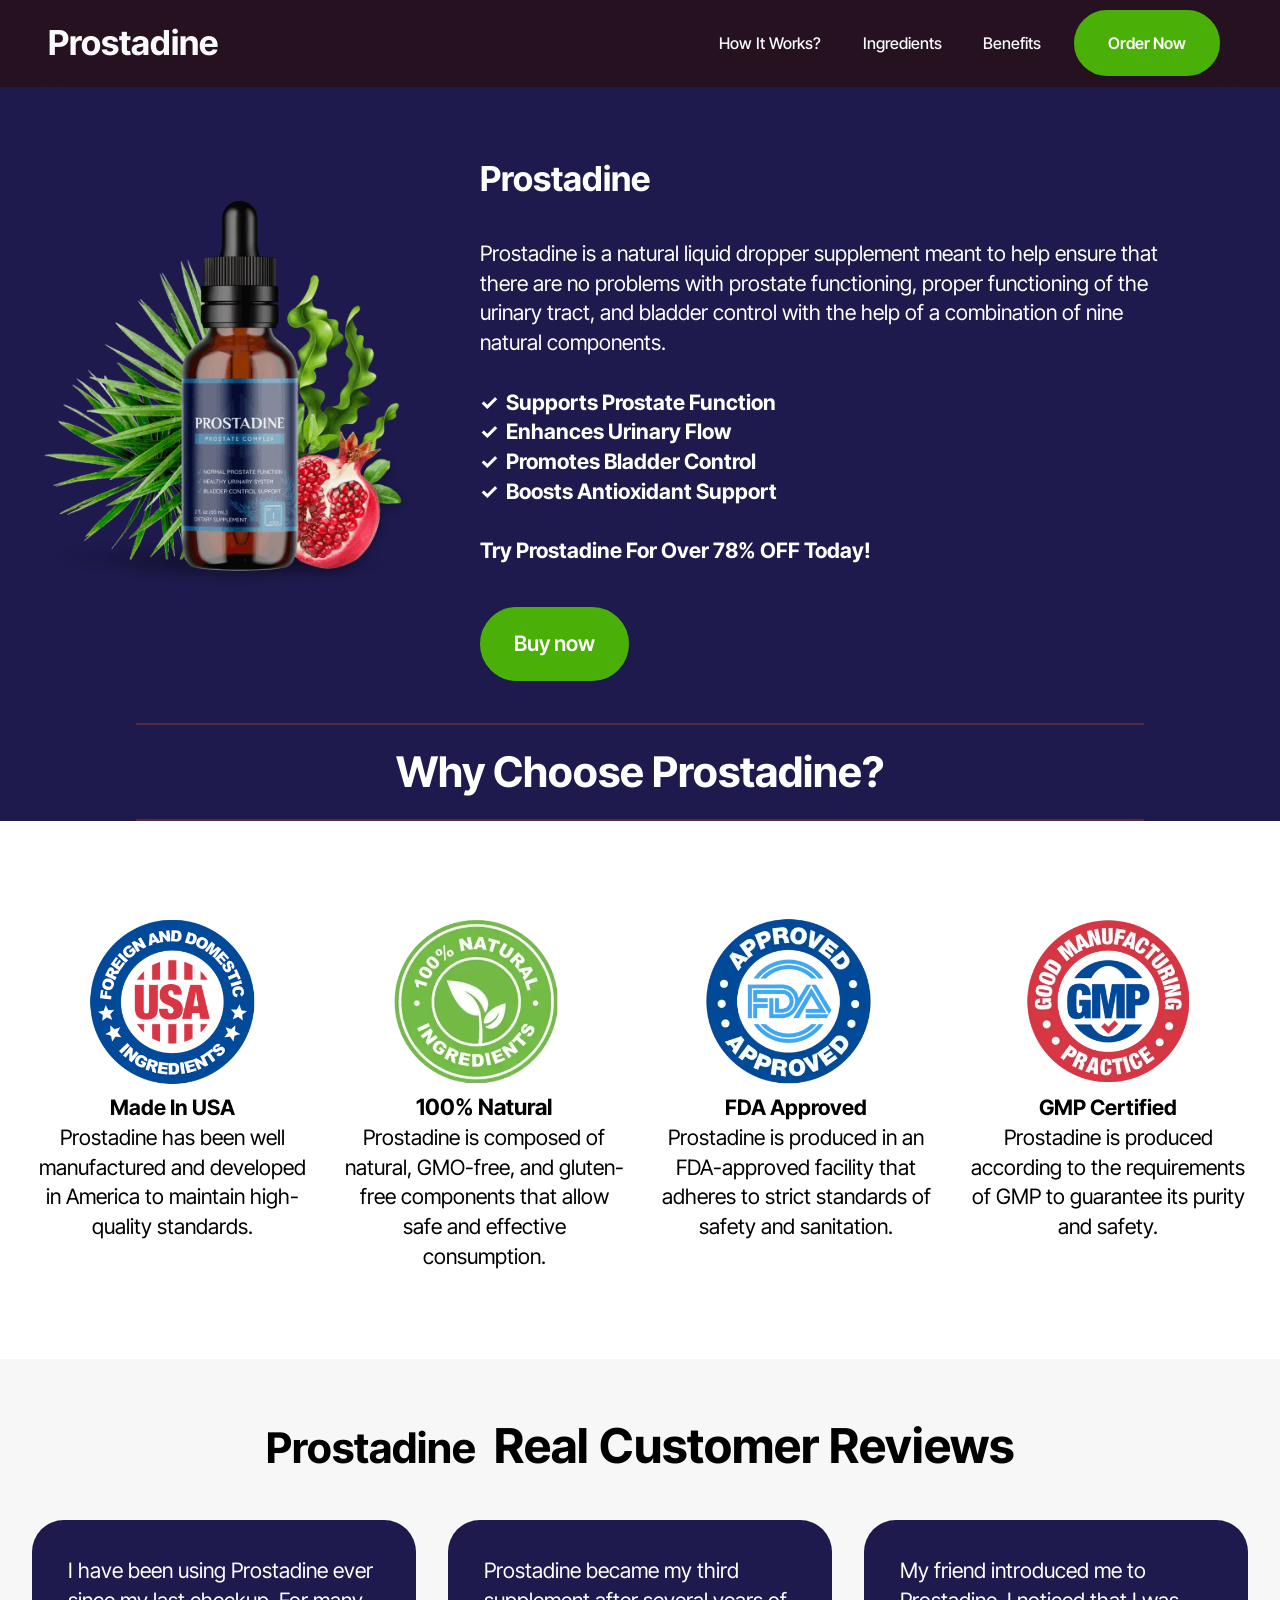
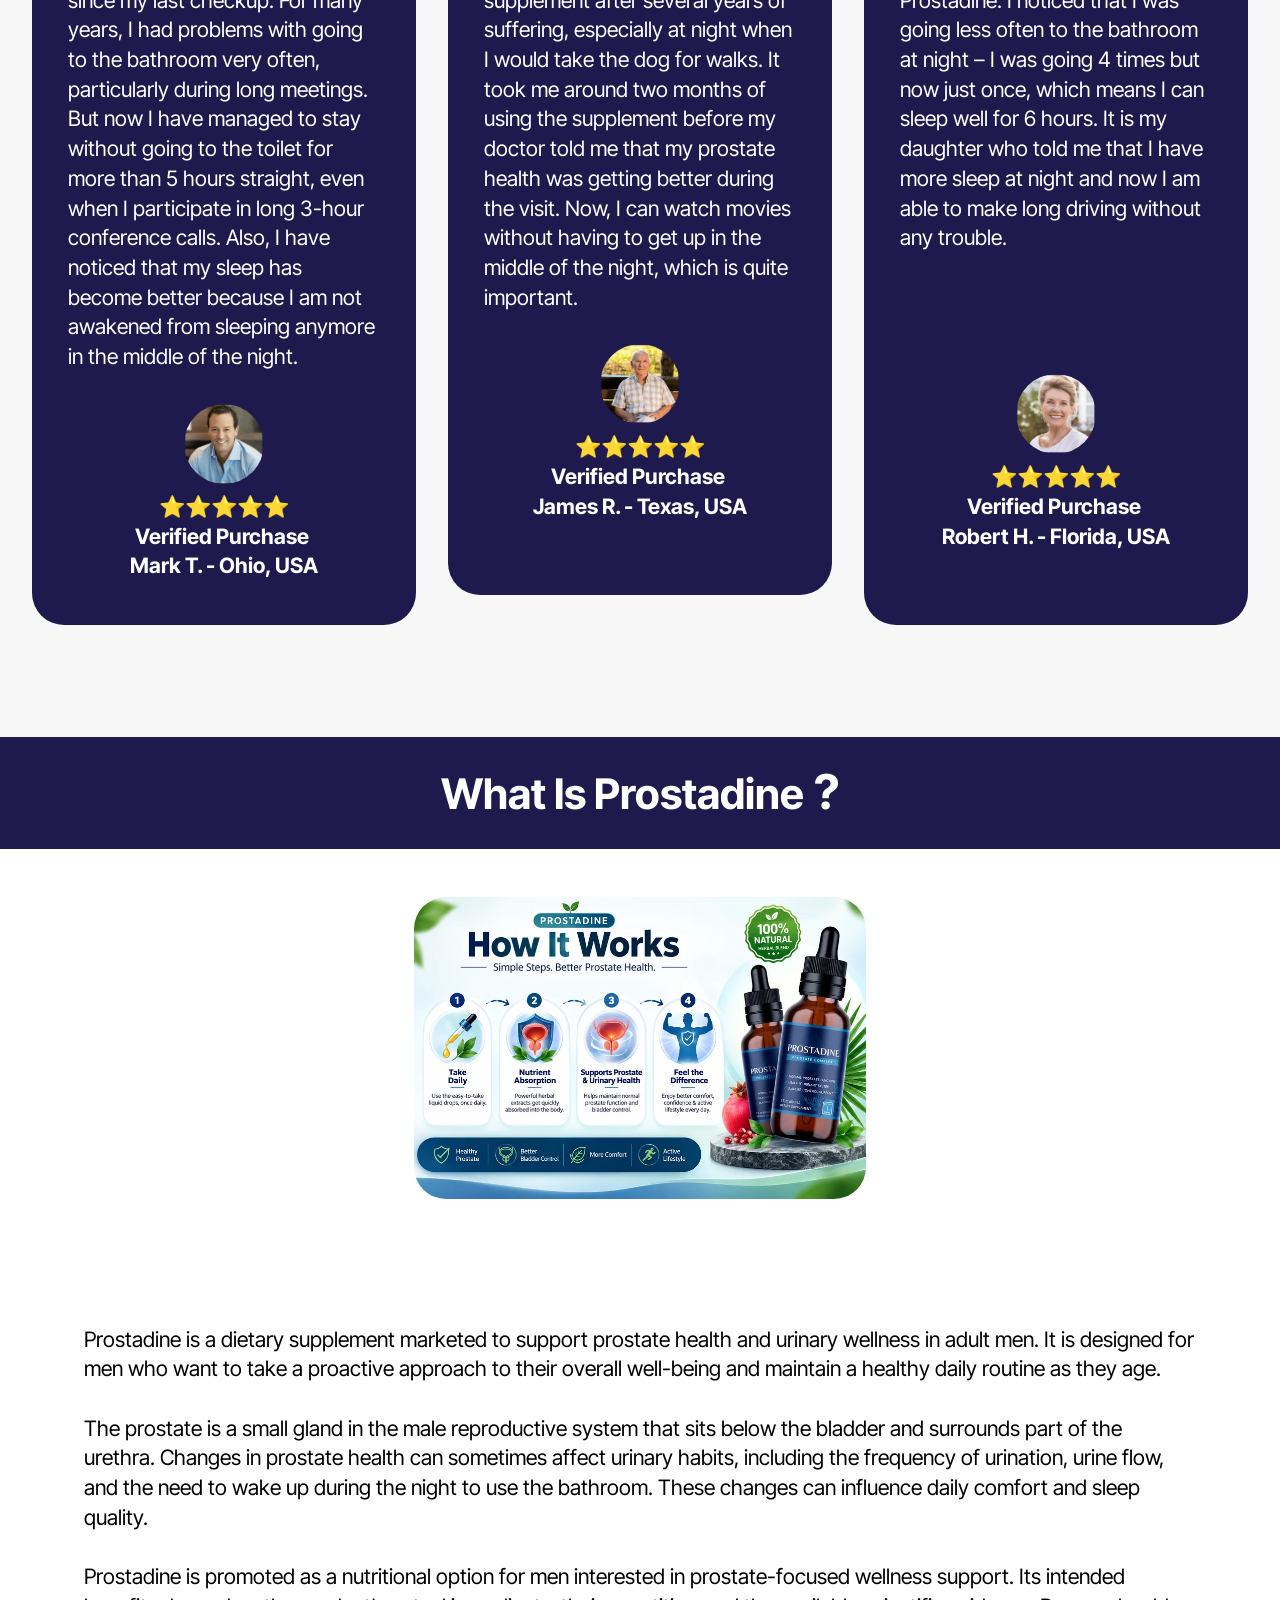
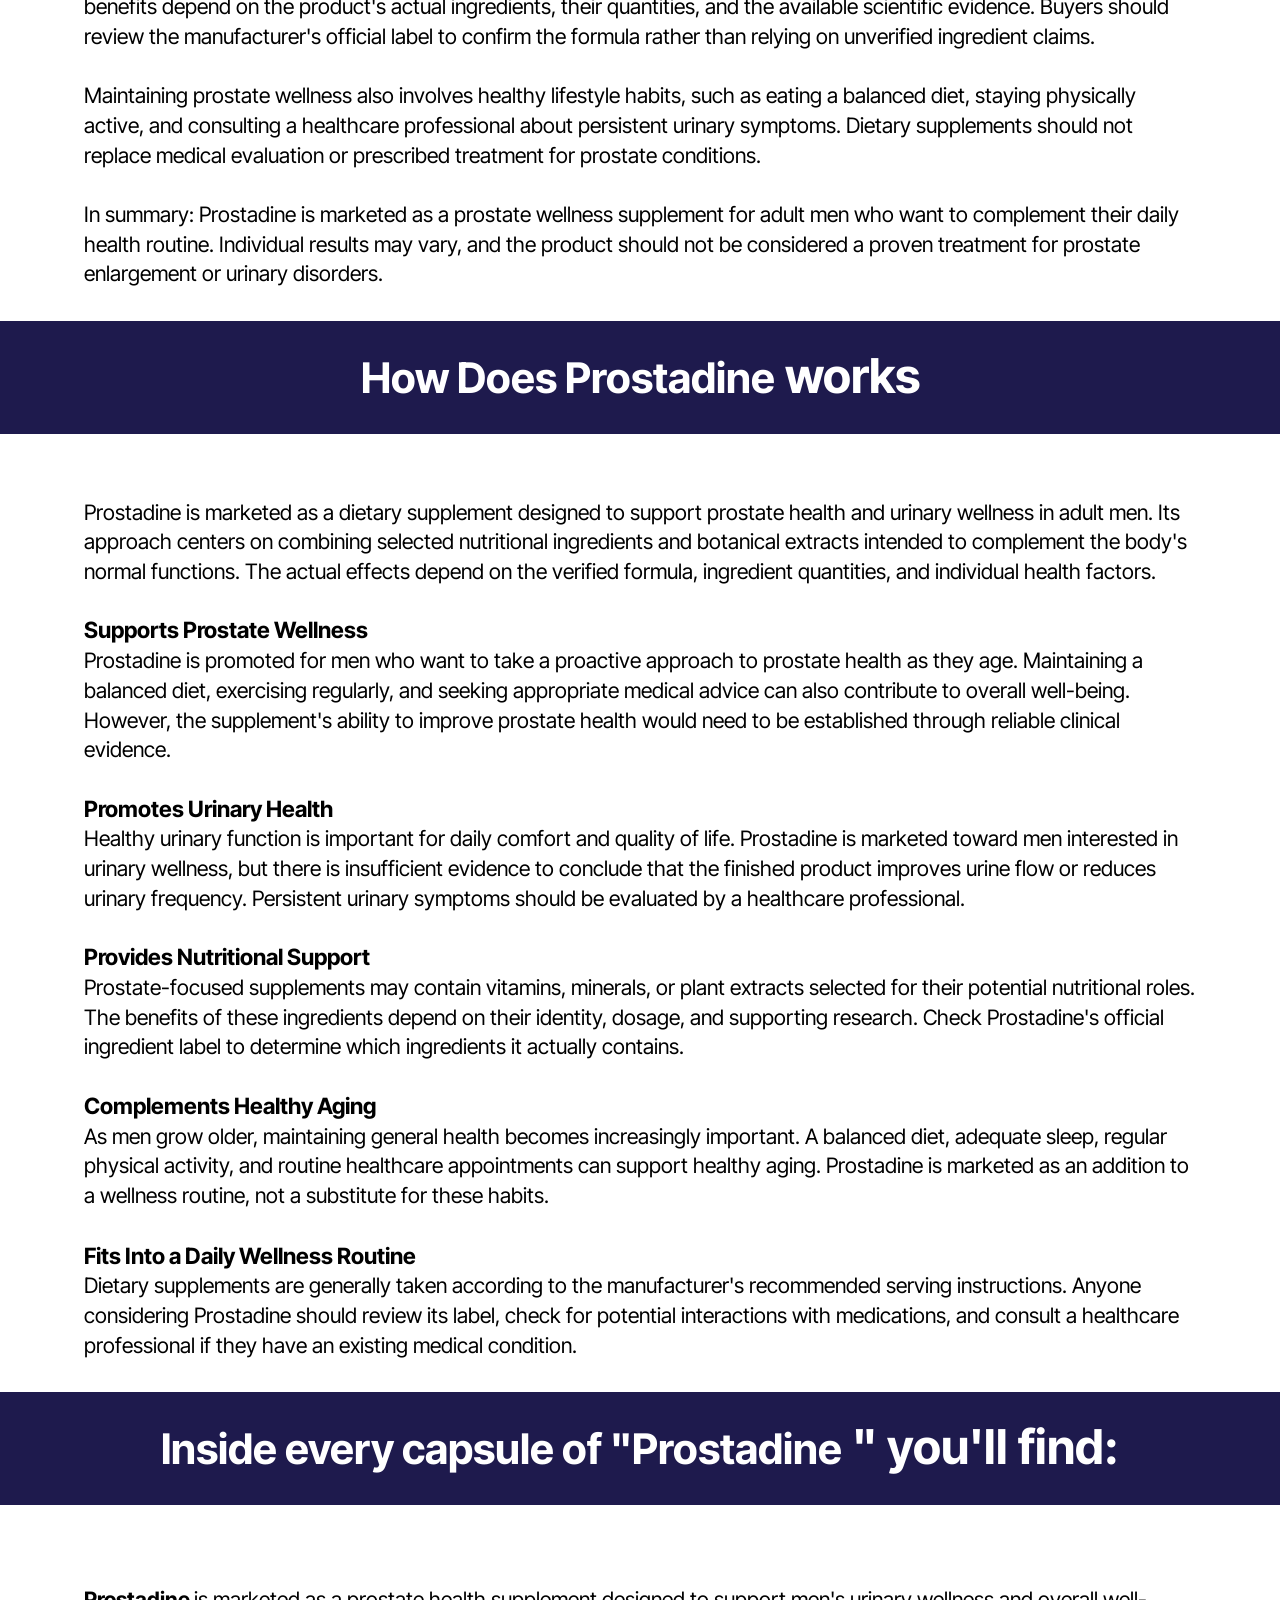
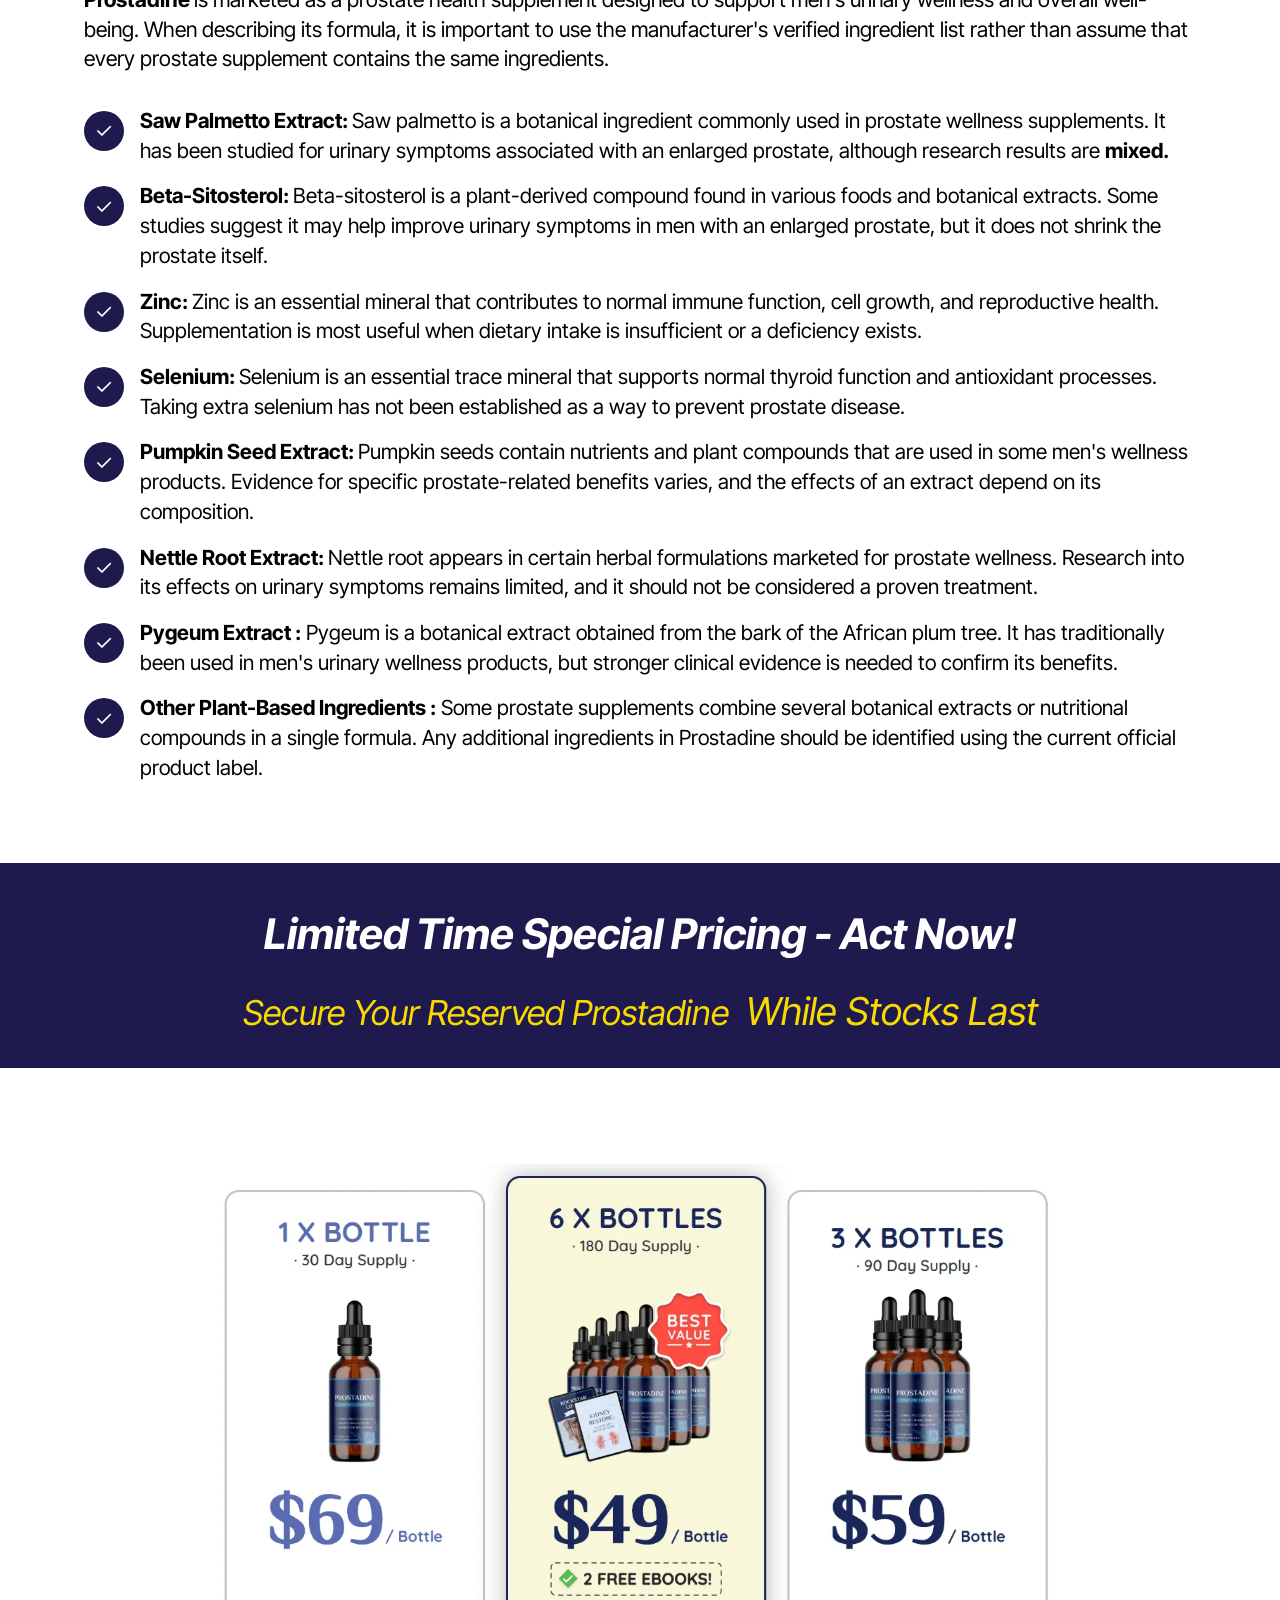
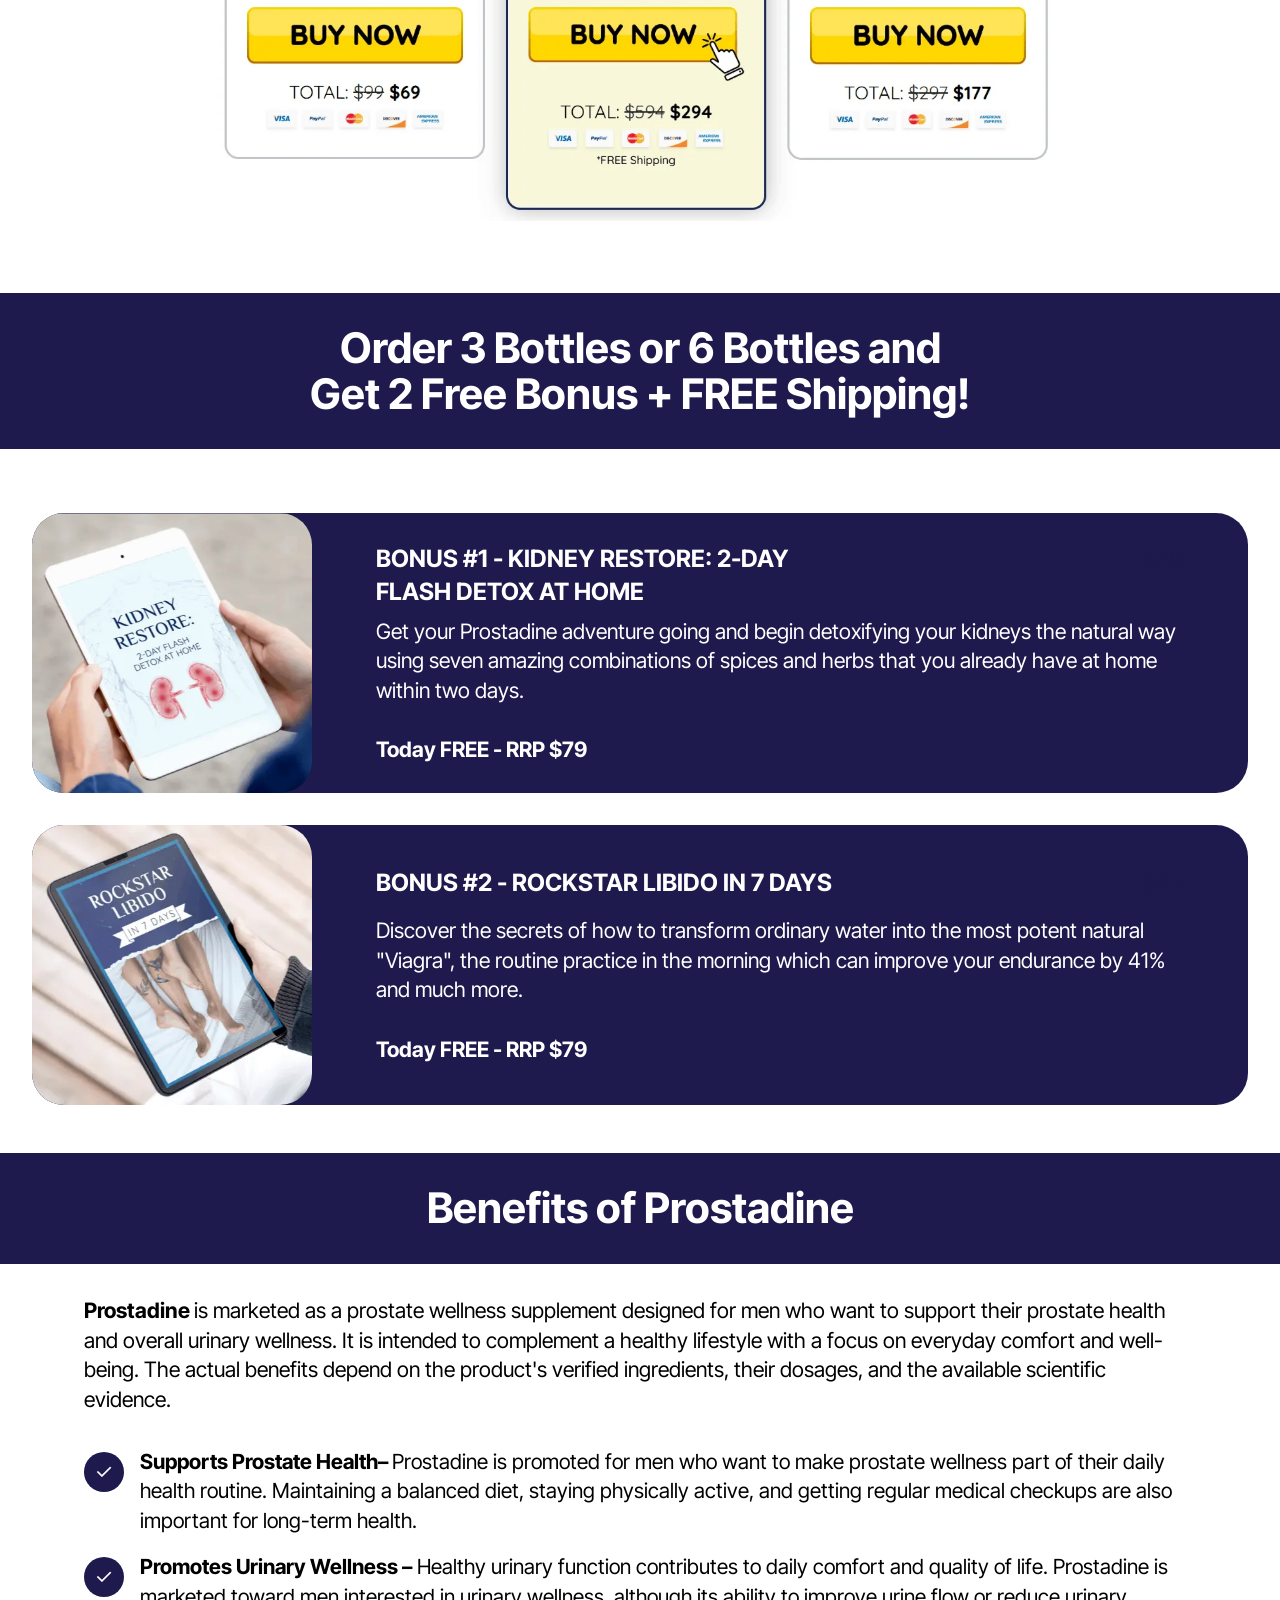
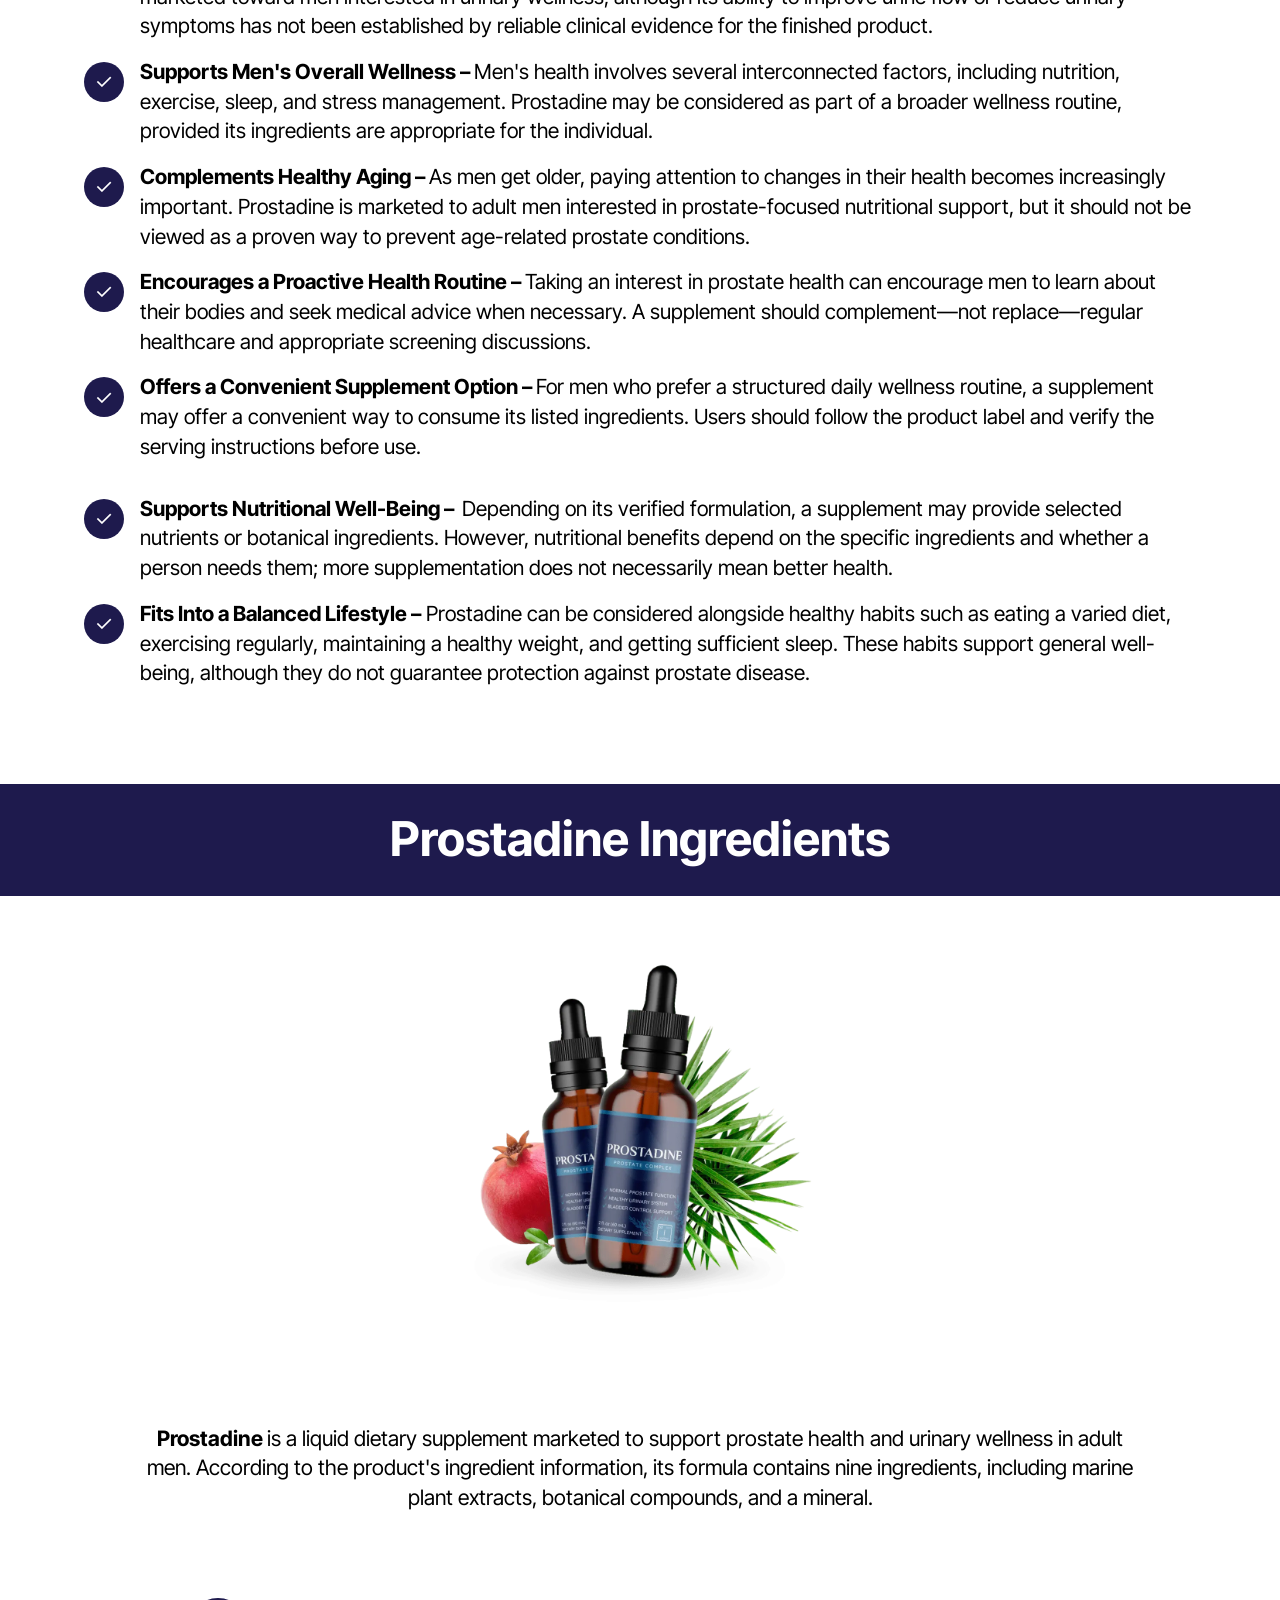
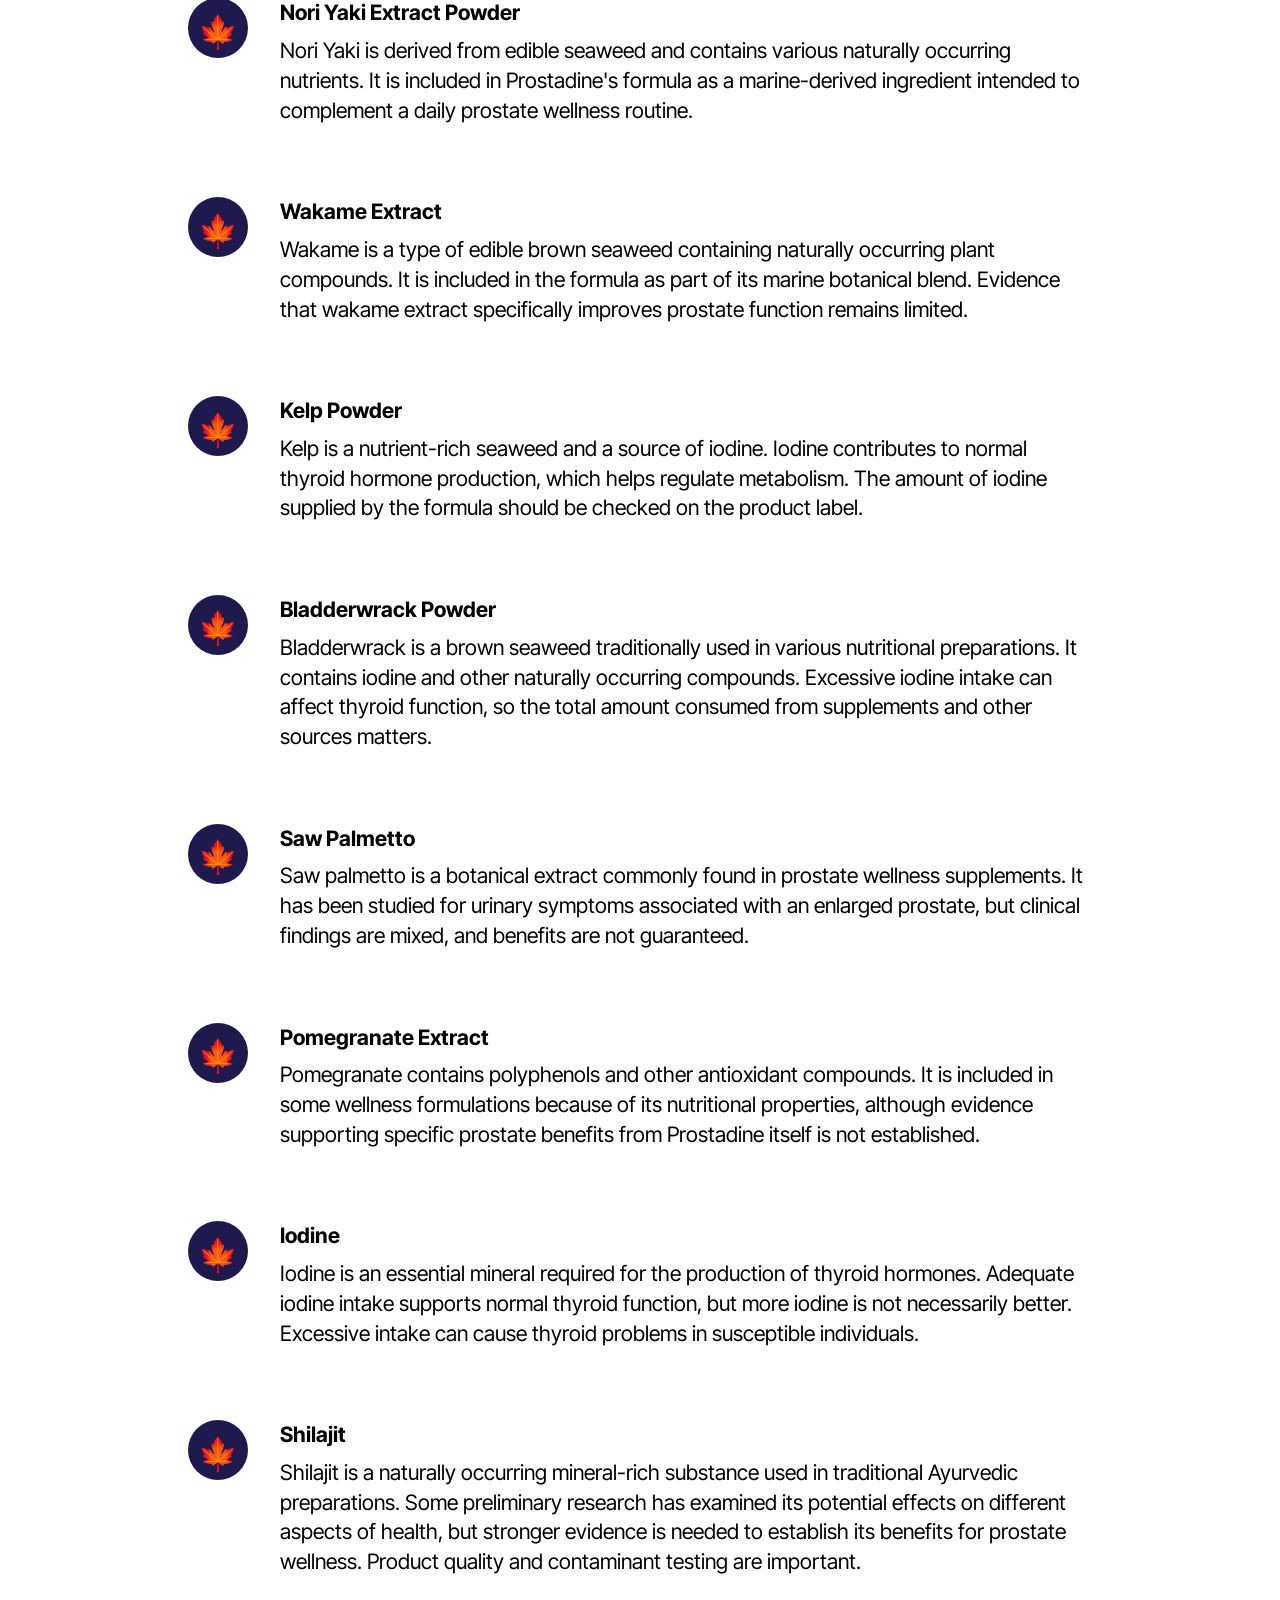
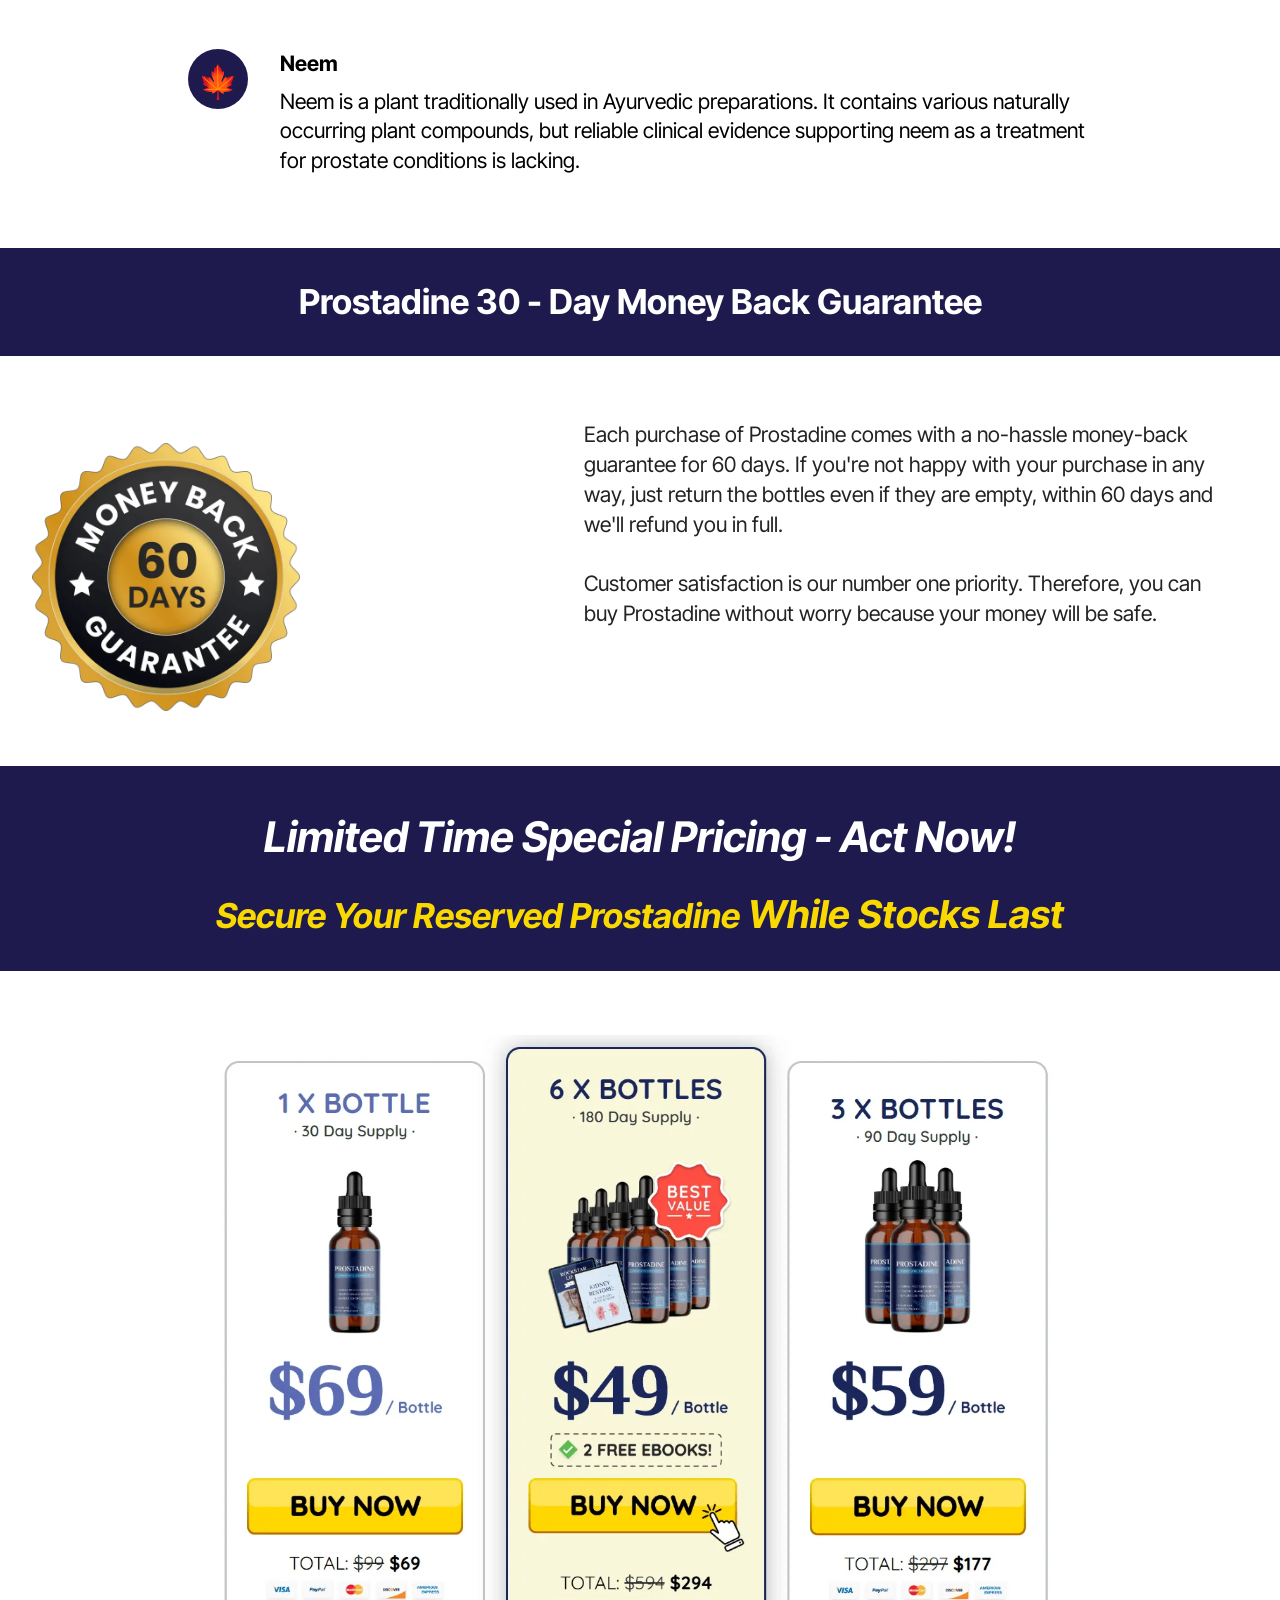
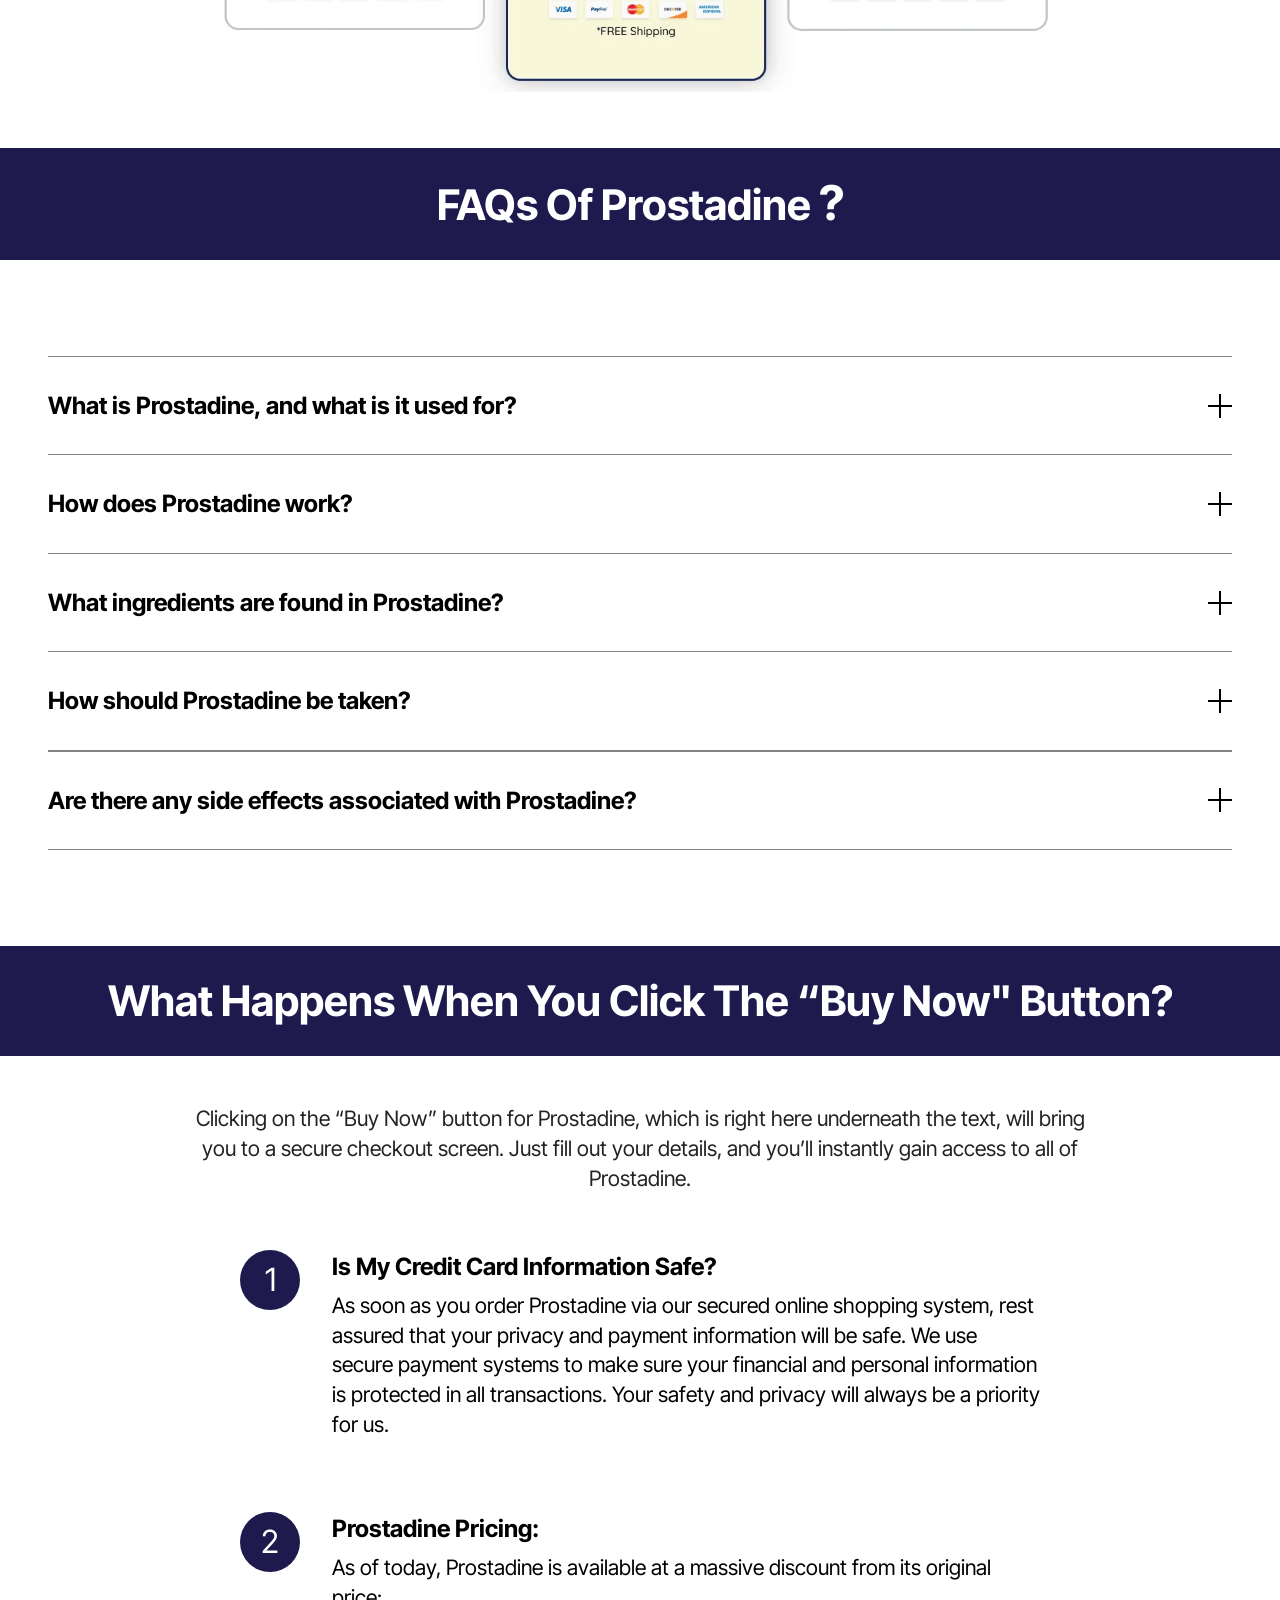
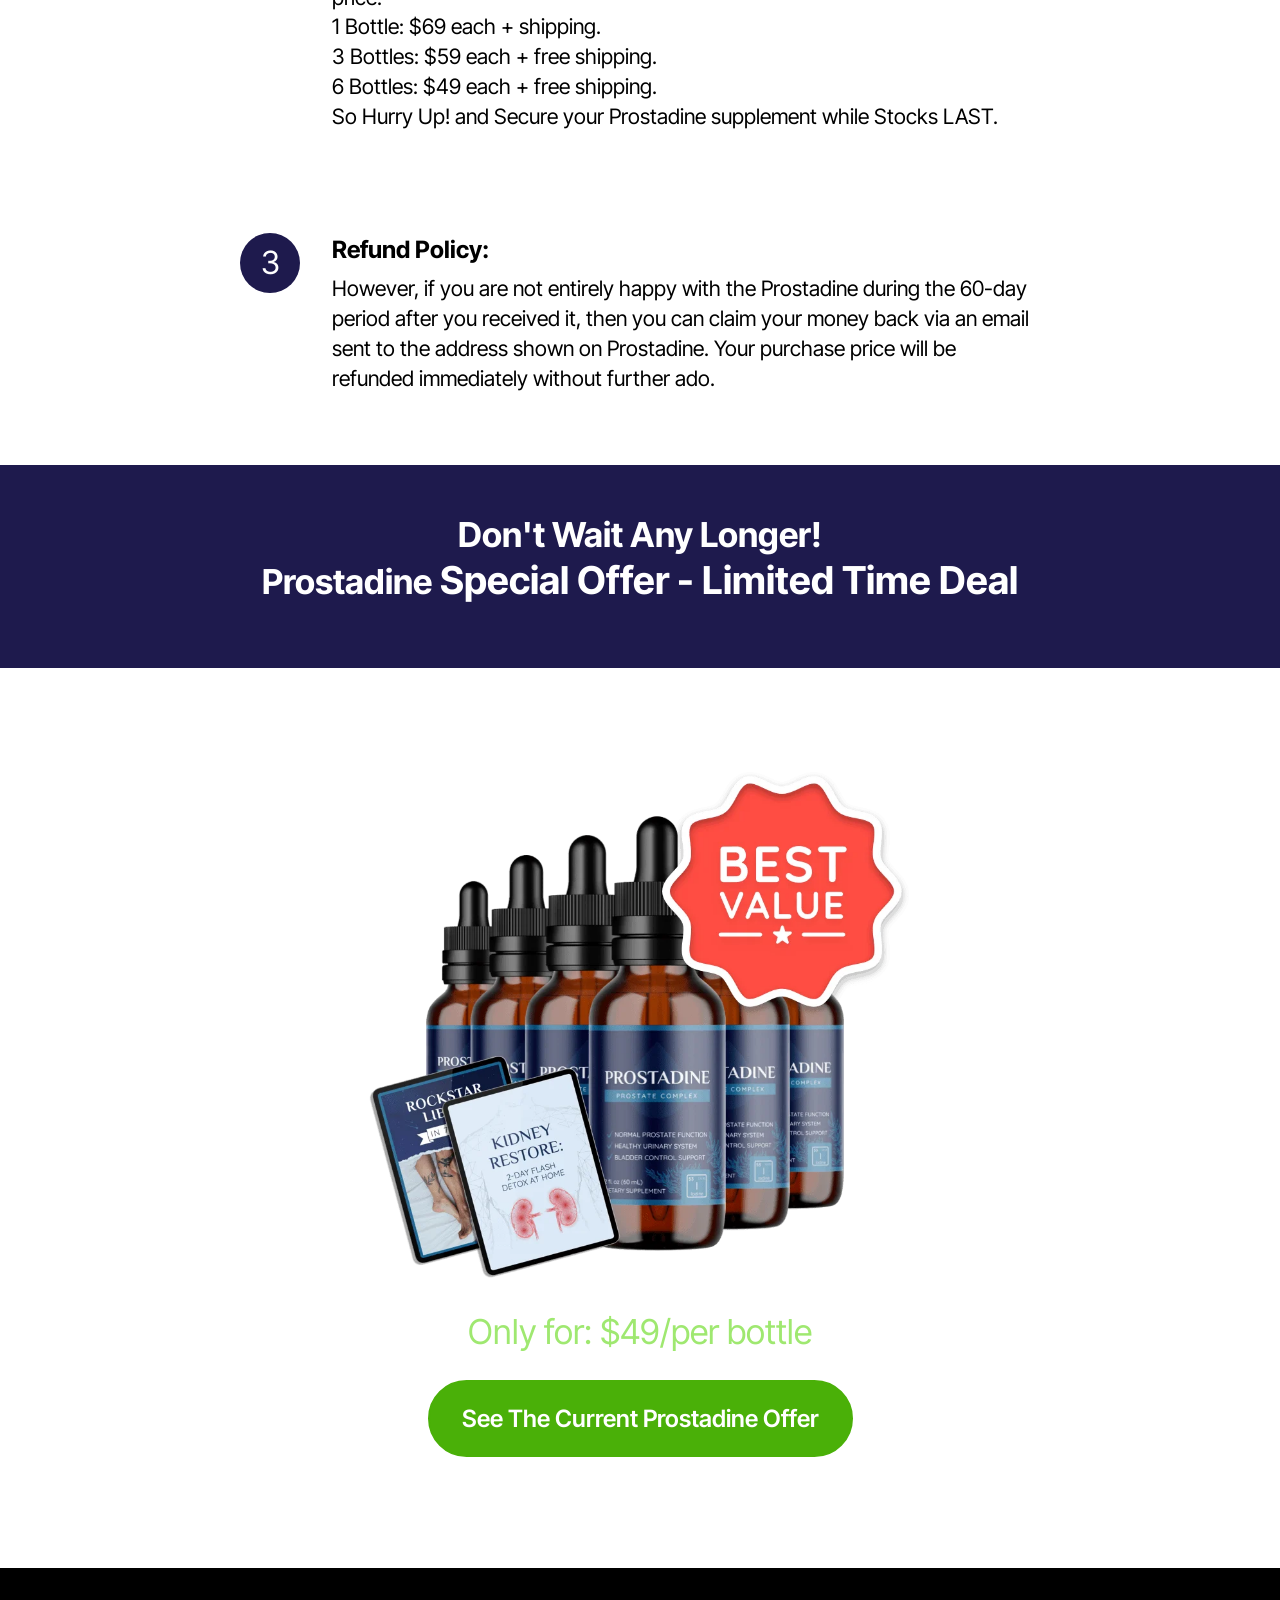
==== commit 9616b087: "Update index.html" ====
--- a/index.html
+++ b/index.html
@@ -24,7 +24,8 @@
   <link rel="preload" href="https://fonts.googleapis.com/css?family=Inter+Tight:100,200,300,400,500,600,700,800,900,100i,200i,300i,400i,500i,600i,700i,800i,900i&display=swap" as="style" onload="this.onload=null;this.rel='stylesheet'">
   <noscript><link rel="stylesheet" href="https://fonts.googleapis.com/css?family=Inter+Tight:100,200,300,400,500,600,700,800,900,100i,200i,300i,400i,500i,600i,700i,800i,900i&display=swap"></noscript>
   <link rel="preload" as="style" href="assets/mobirise/css/mbr-additional.css?v=WziRML"><link rel="stylesheet" href="assets/mobirise/css/mbr-additional.css?v=WziRML" type="text/css">
-
+<meta name="msvalidate.01" content="E1C683F4EFB1ADD5ABCEF03F91AA41EB" />
+	<meta name="google-site-verification" content="4bTPPsSgGg9mrN9ppGhdz5BRyaK9BWV9diWJw_Lr8Sk" />
   
   
   <meta name="keywords" content="prosta defend, prostadefend, prosta defend supplement, prosta defend pills">
@@ -1129,4 +1130,4 @@
   
   
 </body>
-</html>+</html>
